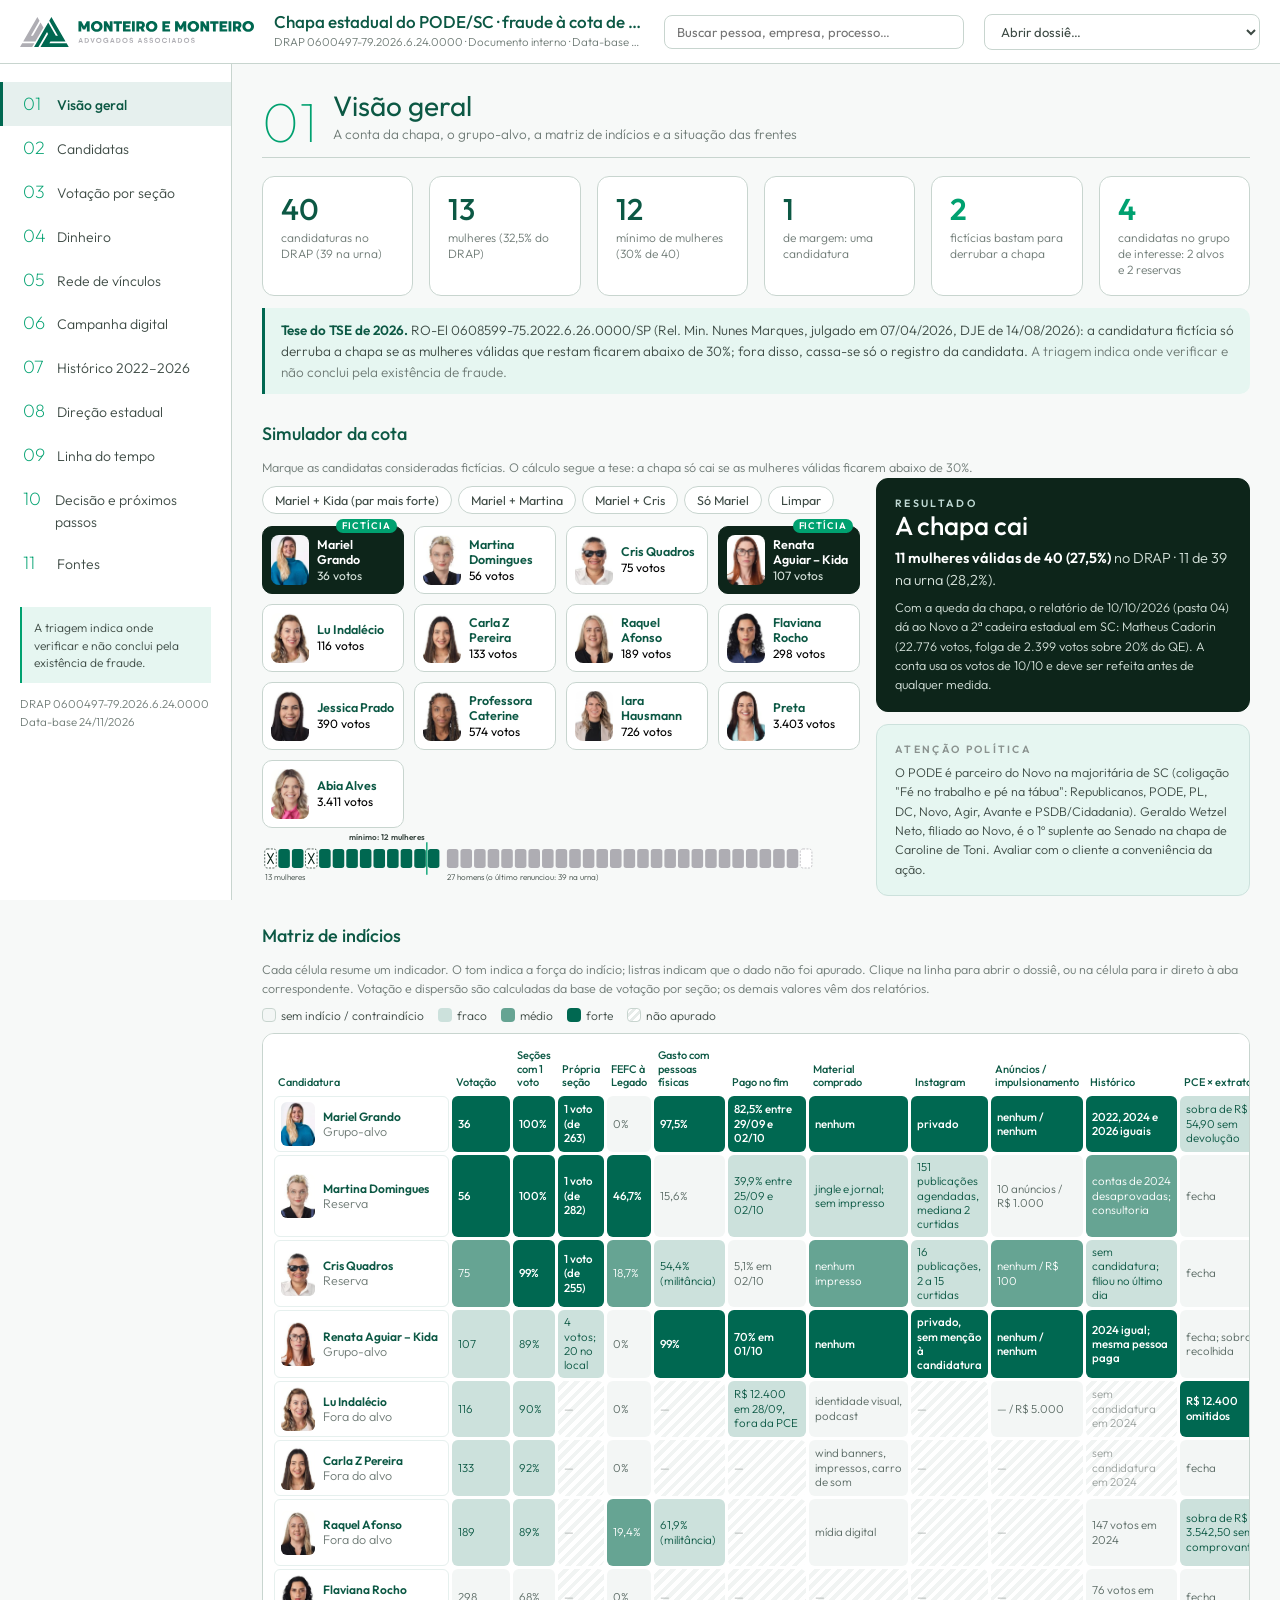
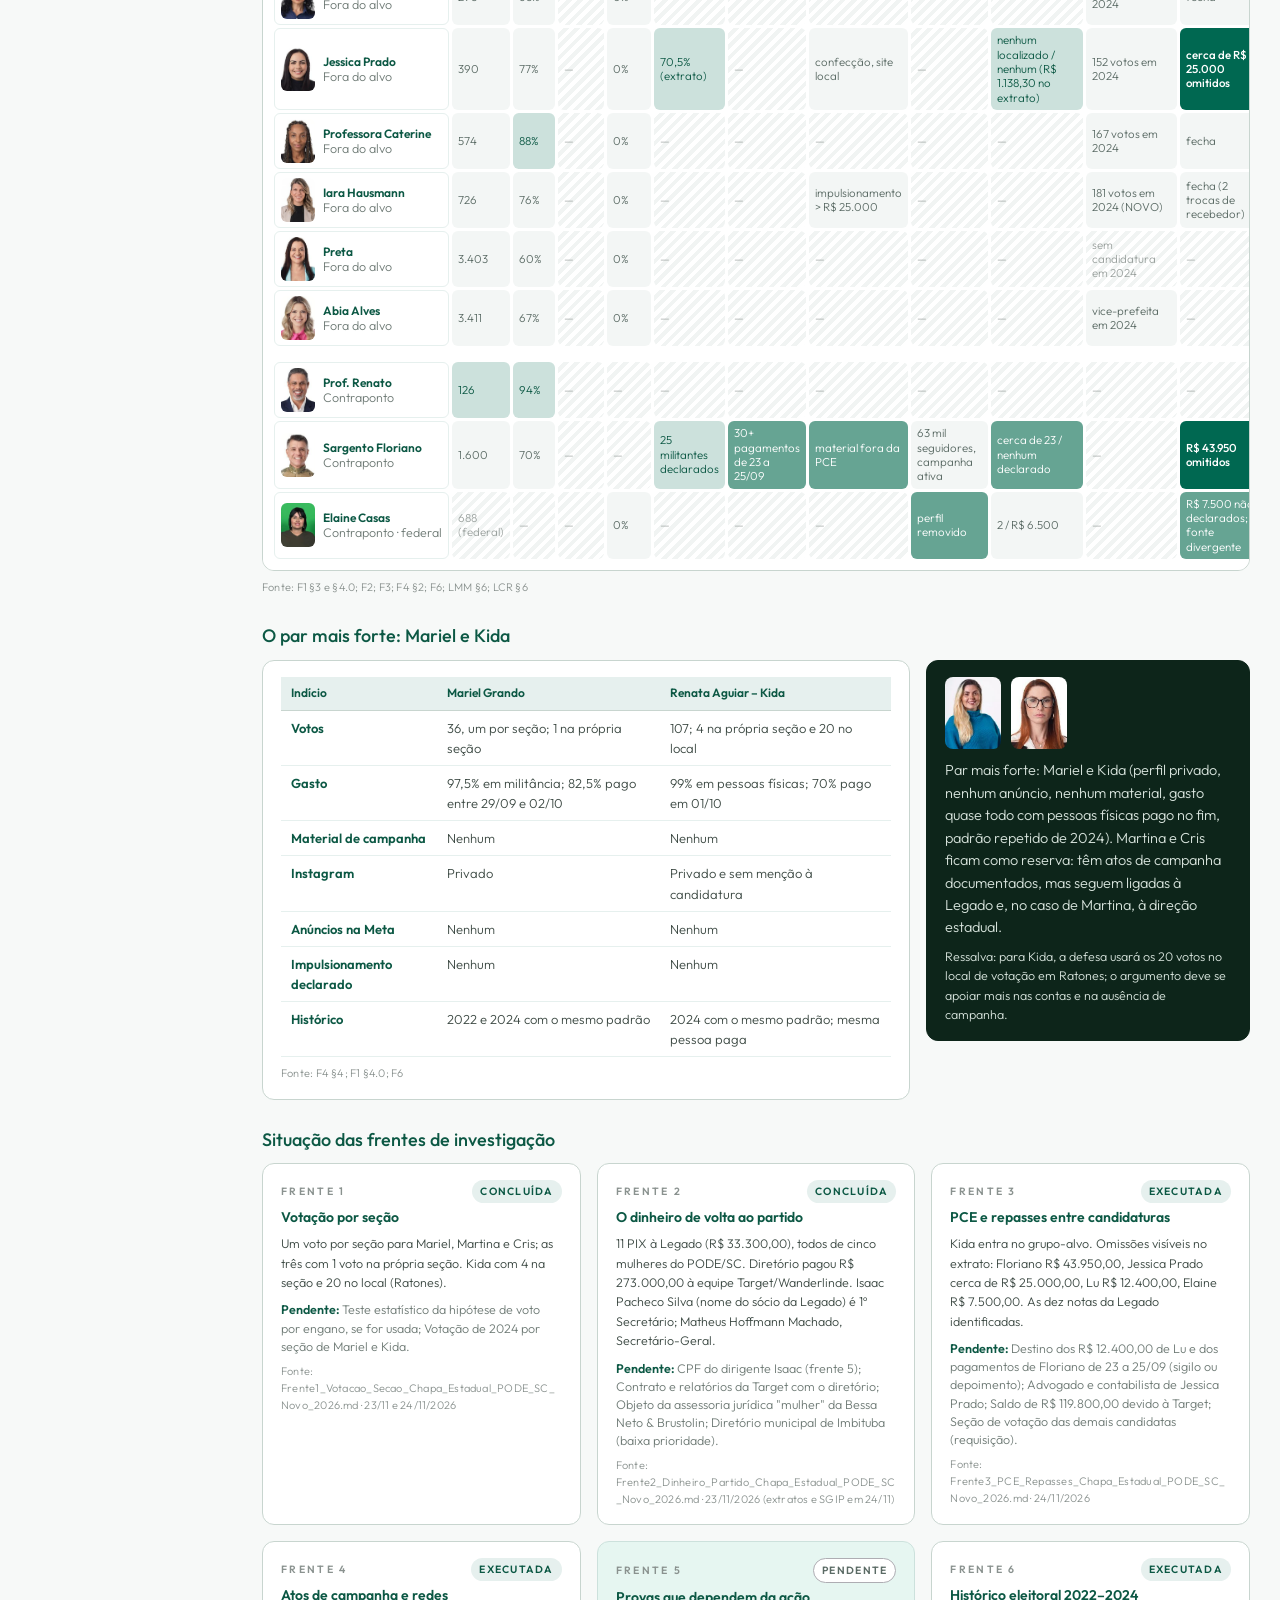
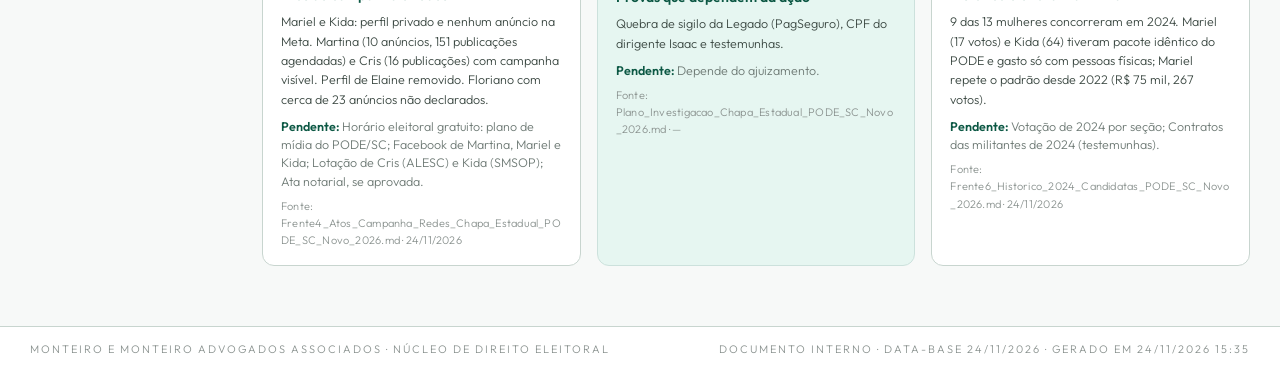
==== Painel_Chapa_Estadual_PODE_SC_Novo_2026.html @ 896f729d "Painel interativo da chapa estadual do PODE/SC (data-base 24/11/2026) HTML autocontido com visão ger" ====
<!doctype html>
<html lang="pt-BR">
<head>
<meta charset="utf-8">
<meta name="viewport" content="width=device-width,initial-scale=1">
<title>Painel PODE/SC – chapa estadual</title>
<meta name="description" content="Painel interno de avaliação da chapa de deputado estadual do PODE/SC (DRAP 0600497-79.2026.6.24.0000). Monteiro e Monteiro Advogados Associados.">
<style>
@font-face{font-family:'Outfit';src:url([data-uri]) format('truetype');font-weight:100 900;font-style:normal;font-display:block}
/* Painel da chapa estadual do PODE/SC – padrão visual Monteiro e Monteiro */
:root{
  --verde:#006851; --menta:#00A170; --cinza:#AEADB3; --tinta:#0C5844; --floresta:#0D251A;
  --texto:#3D4A44; --rotulo:#8A928F; --fio:#C8D5CF; --t1:#E6F0EE; --t2:#CCE1DC; --t3:#E6F6F1;
  --h0:#F3F6F5; --h1:#CCE1DC; --h2:#66A493; --h3:#006851;
  --fonte:'Outfit',system-ui,'Segoe UI',Arial,sans-serif;
  --lado:232px;
}
*{box-sizing:border-box;margin:0;padding:0}
html{scroll-behavior:smooth}
body{font-family:var(--fonte);color:var(--texto);background:#F7F9F8;font-weight:300;font-size:14.5px;line-height:1.55;-webkit-font-smoothing:antialiased;-webkit-print-color-adjust:exact;print-color-adjust:exact}
b,strong{font-weight:600;color:var(--tinta)}
a{color:var(--verde)}
button{font-family:inherit;cursor:pointer}
.rot{font-weight:600;text-transform:uppercase;letter-spacing:.22em;font-size:10.5px;color:var(--rotulo)}
.muted{color:#6F7B76}
.small{font-size:12.5px}
.num{font-variant-numeric:tabular-nums}

/* ---------- cabeçalho ---------- */
header.top{position:sticky;top:0;z-index:30;background:#fff;border-bottom:1px solid var(--fio);display:flex;align-items:center;gap:20px;padding:10px 20px;min-height:64px}
header.top .logo{height:30px;flex:none}
header.top .tit{flex:1;min-width:0}
header.top .tit h1{font-size:17px;font-weight:500;color:var(--tinta);line-height:1.2;white-space:nowrap;overflow:hidden;text-overflow:ellipsis}
header.top .tit .sub{font-size:11.5px;color:#6F7B76;white-space:nowrap;overflow:hidden;text-overflow:ellipsis}
.busca{position:relative;flex:0 1 300px}
.busca input,.sel{width:100%;font-family:inherit;font-size:13px;border:1px solid var(--fio);border-radius:8px;padding:8px 12px;background:#fff;color:var(--texto)}
.busca input:focus,.sel:focus{outline:2px solid var(--menta);outline-offset:-1px}
.busca .res{position:absolute;top:calc(100% + 4px);left:0;right:0;background:#fff;border:1px solid var(--fio);border-radius:8px;box-shadow:0 8px 24px rgba(13,37,26,.12);max-height:420px;overflow:auto;display:none;z-index:40}
.busca .res.on{display:block}
.busca .res div{padding:8px 12px;border-bottom:1px solid var(--t1);cursor:pointer;font-size:13px}
.busca .res div:hover,.busca .res div.ativo{background:var(--t3)}
.busca .res small{display:block;color:#6F7B76;font-size:11px}
.sel{flex:0 1 220px;width:auto}
.menu-btn{display:none;border:1px solid var(--fio);background:#fff;border-radius:8px;padding:6px 10px;font-size:18px;color:var(--verde)}

/* ---------- estrutura ---------- */
.wrap{display:flex;min-height:calc(100vh - 64px)}
nav.lado{width:var(--lado);flex:none;background:#fff;border-right:1px solid var(--fio);padding:18px 0;position:sticky;top:64px;height:calc(100vh - 64px);overflow:auto}
nav.lado a{display:flex;align-items:baseline;gap:10px;padding:8px 20px;text-decoration:none;color:var(--texto);font-size:14px;border-left:3px solid transparent}
nav.lado a .n{font-weight:200;color:var(--menta);font-size:18px;width:24px}
nav.lado a:hover{background:var(--t3)}
nav.lado a.on{border-left-color:var(--verde);background:var(--t1);color:var(--tinta);font-weight:500}
nav.lado .ressalva{margin:22px 20px 0;padding:12px;border-left:2px solid var(--menta);background:var(--t3);font-size:12px;line-height:1.45}
nav.lado .base{margin:12px 20px;font-size:11.5px;color:#6F7B76}
main{flex:1;min-width:0;padding:26px 30px 60px}
section.pg{display:none;max-width:1320px;margin:0 auto}
section.pg.on{display:block}
.pg-cab{display:flex;align-items:flex-end;gap:16px;margin-bottom:18px;border-bottom:1px solid var(--fio);padding-bottom:12px}
.pg-cab .nn{font-weight:100;font-size:56px;line-height:.85;color:var(--menta)}
.pg-cab h2{font-size:28px;font-weight:400;color:var(--tinta);line-height:1.15}
.pg-cab p{font-size:13.5px;color:#6F7B76;margin-top:2px}
h3{font-size:18px;font-weight:500;color:var(--tinta);margin:26px 0 10px}
h3:first-child{margin-top:0}
h4{font-size:14px;font-weight:600;color:var(--tinta);margin:14px 0 6px}
p+p{margin-top:8px}

/* ---------- cartões e grade ---------- */
.g{display:grid;gap:16px}
.g2{grid-template-columns:repeat(2,minmax(0,1fr))}
.g3{grid-template-columns:repeat(3,minmax(0,1fr))}
.g4{grid-template-columns:repeat(4,minmax(0,1fr))}
.g6{grid-template-columns:repeat(6,minmax(0,1fr))}
.c{background:#fff;border:1px solid var(--fio);border-radius:12px;padding:16px 18px;min-width:0}
.c.escuro{background:var(--floresta);border-color:var(--floresta);color:#D7E3DC}
.c.escuro b,.c.escuro h3,.c.escuro h4{color:#fff}
.c.verde{background:var(--verde);border-color:var(--verde);color:#BFD9D4}
.c.verde b{color:#fff}
.c.suave{background:var(--t3);border-color:var(--t2)}
.kpi .v{font-size:30px;font-weight:500;color:var(--tinta);line-height:1.1}
.kpi .v.menta{color:var(--menta);font-weight:600}
.kpi .l{font-size:12px;color:#6F7B76;margin-top:4px;line-height:1.35}
.c.escuro .kpi .v,.c.escuro.kpi .v{color:#fff}
.nota{font-size:12.5px;color:#6F7B76;margin-top:8px;line-height:1.45}
.fonte{font-size:11px;color:var(--rotulo);margin-top:8px;letter-spacing:.02em;overflow-wrap:anywhere}
.fonte::before{content:"Fonte: "}
.alerta{border-left:3px solid var(--verde);background:var(--t3);padding:12px 16px;border-radius:0 10px 10px 0;margin:12px 0;font-size:13.5px}
.alerta.forte{background:var(--floresta);color:#D7E3DC;border-left-color:var(--menta)}
.alerta.forte b{color:#fff}
ul.lista{padding-left:18px}
ul.lista li{margin:4px 0}
.badge{display:inline-block;font-size:10.5px;font-weight:600;letter-spacing:.12em;text-transform:uppercase;padding:3px 8px;border-radius:20px;background:var(--t1);color:var(--tinta);white-space:nowrap}
.badge.alvo{background:var(--floresta);color:#fff}
.badge.reserva{background:var(--verde);color:#fff}
.badge.contraponto{background:#fff;border:1px solid var(--cinza);color:#5B6B65}
.badge.federal,.badge.dirigente{background:var(--t2)}
.badge.fora{background:var(--t1);color:#5B6B65}
.chips{display:flex;flex-wrap:wrap;gap:6px;margin:8px 0 12px}
.chip{border:1px solid var(--fio);background:#fff;border-radius:20px;padding:5px 12px;font-size:12.5px;color:var(--texto)}
.chip.on{background:var(--verde);border-color:var(--verde);color:#fff}
.chip:hover{border-color:var(--verde)}
.btn{border:1px solid var(--verde);background:#fff;color:var(--verde);border-radius:8px;padding:6px 12px;font-size:12.5px;font-weight:500}
.btn:hover,.btn.on{background:var(--verde);color:#fff}

/* ---------- tabelas ---------- */
.tw{overflow-x:auto;-webkit-overflow-scrolling:touch}
table.t{width:100%;border-collapse:collapse;font-size:13px}
table.t th{text-align:left;font-weight:600;color:var(--tinta);background:var(--t1);padding:7px 10px;border-bottom:1px solid var(--fio);white-space:nowrap;font-size:12px}
table.t th.sort{cursor:pointer}
table.t th.sort::after{content:" ↕";color:var(--cinza);font-weight:400}
table.t td{padding:7px 10px;border-bottom:1px solid var(--t1);vertical-align:top}
table.t td.r,table.t th.r{text-align:right;font-variant-numeric:tabular-nums;white-space:nowrap}
table.t tr.dest td{background:var(--t3)}
table.t tr.click{cursor:pointer}
table.t tr.click:hover td{background:var(--t3)}
table.t tfoot td{font-weight:600;color:var(--tinta);border-top:1px solid var(--fio)}
table.kv td:first-child{width:34%;color:#6F7B76;font-size:12.5px}

/* ---------- fotos ---------- */
.foto{width:56px;height:72px;border-radius:8px;object-fit:cover;background:var(--t1);flex:none;display:flex;align-items:center;justify-content:center;font-weight:500;color:var(--verde);font-size:18px;overflow:hidden}
.foto.p{width:34px;height:44px;border-radius:6px;font-size:12px}
.foto.g{width:112px;height:146px;border-radius:12px;font-size:32px}
.foto img{width:100%;height:100%;object-fit:cover}

/* ---------- simulador ---------- */
.sim-grade{display:grid;grid-template-columns:repeat(auto-fill,minmax(120px,1fr));gap:10px}
.sim-c{border:1px solid var(--fio);background:#fff;border-radius:10px;padding:8px;display:flex;gap:8px;align-items:center;text-align:left;font-size:12px;line-height:1.25;position:relative}
.sim-c .foto{width:38px;height:50px}
.sim-c b{display:block;font-size:12.5px}
.sim-c.on{background:var(--floresta);border-color:var(--floresta);color:#D7E3DC}
.sim-c.on b{color:#fff}
.sim-c.on::after{content:"fictícia";position:absolute;top:-8px;right:6px;background:var(--menta);color:#fff;font-size:9.5px;font-weight:600;letter-spacing:.1em;text-transform:uppercase;padding:1px 6px;border-radius:10px}
.medidor{margin-top:6px}
.res-chapa{font-size:26px;font-weight:500;line-height:1.15}
.res-chapa.cai{color:#fff}

/* ---------- matriz ---------- */
table.mz{border-collapse:separate;border-spacing:3px;font-size:11.5px;width:100%;min-width:1080px}
table.mz th{font-weight:500;color:var(--tinta);font-size:11px;vertical-align:bottom;padding:4px;text-align:left;line-height:1.2}
table.mz td{border-radius:6px;padding:5px 6px;line-height:1.25;vertical-align:middle;height:42px;cursor:pointer}
table.mz td.nm{background:#fff;border:1px solid var(--t1);white-space:nowrap;font-size:12px}
table.mz td.nm>div{display:flex;align-items:center;gap:8px}
table.mz td.s0{background:var(--h0);color:#5B6B65}
table.mz td.s1{background:var(--h1);color:var(--tinta)}
table.mz td.s2{background:var(--h2);color:#fff}
table.mz td.s3{background:var(--h3);color:#fff;font-weight:500}
table.mz td.sn{background:repeating-linear-gradient(135deg,#fff,#fff 4px,#F1F4F3 4px,#F1F4F3 8px);color:#9AA19E}
table.mz tr.sep td{height:10px;background:none;border:0;cursor:default}
table.mz td.tot{background:#fff;border:1px solid var(--fio);text-align:center;font-size:15px;font-weight:600;color:var(--tinta)}
.leg{display:flex;gap:14px;flex-wrap:wrap;font-size:12px;align-items:center;margin:8px 0}
.leg i{display:inline-block;width:14px;height:14px;border-radius:4px;vertical-align:-2px;margin-right:5px}

/* ---------- candidatas ---------- */
.cards-c{display:grid;grid-template-columns:repeat(auto-fill,minmax(230px,1fr));gap:12px}
.cc{display:flex;gap:12px;align-items:center;background:#fff;border:1px solid var(--fio);border-radius:12px;padding:10px;cursor:pointer;text-align:left;transition:border-color .15s}
.cc:hover{border-color:var(--verde)}
.cc.on{border-color:var(--verde);box-shadow:0 0 0 2px var(--verde) inset}
.cc .nm{font-weight:500;color:var(--tinta);font-size:14px;line-height:1.2}
.cc .mt{font-size:12px;color:#6F7B76;margin-top:3px;line-height:1.35}
.dossie{margin-top:22px}
.dos-cab{display:flex;gap:20px;align-items:flex-start;flex-wrap:wrap}
.dos-cab .info{flex:1;min-width:260px}
.dos-cab h3{margin:0;font-size:26px;font-weight:400}
.dos-cab .lead{margin-top:8px;font-size:14.5px;max-width:860px}
.abas{display:flex;gap:2px;border-bottom:1px solid var(--fio);margin:18px 0 16px;flex-wrap:wrap}
.abas button{border:0;background:none;padding:9px 14px;font-size:13.5px;color:#6F7B76;border-bottom:2px solid transparent;margin-bottom:-1px}
.abas button.on{color:var(--tinta);border-bottom-color:var(--verde);font-weight:500}
.aba{display:none}.aba.on{display:block}
.waffle{display:flex;flex-wrap:wrap;gap:2px;max-width:420px}
.waffle i{width:9px;height:9px;border-radius:2px;background:var(--t2)}
.waffle i.x{background:var(--floresta);outline:2px solid var(--menta)}
.s73{display:grid;grid-template-columns:repeat(3,minmax(0,1fr));gap:14px}
.s73 .ind li{list-style:none;padding-left:18px;position:relative;margin:5px 0;font-size:13px}
.s73 .ind li::before{content:"";position:absolute;left:0;top:6px;width:9px;height:9px;border-radius:50%;background:var(--verde)}
.s73 .contra li::before{background:#fff;border:1.5px solid var(--cinza)}

/* ---------- SVG ---------- */
svg{display:block;max-width:100%;height:auto;font-family:var(--fonte)}
svg text{fill:var(--texto);font-size:12px}
svg .eixo line,svg .eixo path{stroke:var(--fio)}
svg .eixo text{fill:#6F7B76;font-size:11px}
svg .grade line{stroke:var(--t1)}
.mapa path{stroke:#fff;stroke-width:.6;cursor:default}
.mapa path:hover{stroke:var(--floresta);stroke-width:1.4}
.rede-ctl{display:flex;flex-wrap:wrap;gap:6px 14px;font-size:12.5px;align-items:center;margin-bottom:8px}
.rede-ctl label{display:flex;align-items:center;gap:5px;cursor:pointer}
.rede-ctl i{display:inline-block;width:22px;height:0;border-top:2.5px solid;vertical-align:middle}
#rede-svg{background:#fff;border:1px solid var(--fio);border-radius:12px;touch-action:none;width:100%}
#rede-svg .no{cursor:grab}
#rede-svg .no text{font-size:11px;paint-order:stroke;stroke:#fff;stroke-width:3px}
#rede-svg .apagado{opacity:.12}
.rede-lado{max-height:640px;overflow:auto}

/* ---------- tooltip ---------- */
#tip{position:fixed;z-index:60;pointer-events:none;background:var(--floresta);color:#E6F0EE;font-size:12px;line-height:1.4;padding:8px 10px;border-radius:8px;max-width:340px;display:none;box-shadow:0 6px 18px rgba(0,0,0,.2)}
#tip b{color:#fff}

/* ---------- linha do tempo ---------- */
.ev-lista{max-height:560px;overflow:auto;border:1px solid var(--fio);border-radius:12px;background:#fff}
.ev{display:grid;grid-template-columns:92px 110px 1fr;gap:10px;padding:8px 12px;border-bottom:1px solid var(--t1);font-size:13px}
.ev .d{font-variant-numeric:tabular-nums;color:var(--tinta);font-weight:500}

/* ---------- organograma ---------- */
.org{display:grid;grid-template-columns:repeat(auto-fill,minmax(250px,1fr));gap:12px}
.org .m{border-radius:12px;padding:12px 14px;border:1px solid var(--fio);background:#fff;display:flex;gap:10px}
.org .m.d3{background:var(--floresta);border-color:var(--floresta);color:#D7E3DC}
.org .m.d3 b{color:#fff}
.org .m.d2{background:var(--t2);border-color:var(--t2)}
.org .m.d1{background:var(--t3)}
.org .cg{font-size:11px;letter-spacing:.12em;text-transform:uppercase;font-weight:600;opacity:.8}
.org .m p{font-size:12.5px;margin-top:4px;line-height:1.4}

footer.rod{border-top:1px solid var(--fio);padding:14px 30px;font-size:11px;letter-spacing:.18em;text-transform:uppercase;color:var(--rotulo);display:flex;justify-content:space-between;gap:16px;flex-wrap:wrap;background:#fff}

/* ---------- responsivo ---------- */
@media (max-width:1100px){.g4{grid-template-columns:repeat(2,minmax(0,1fr))}.g6{grid-template-columns:repeat(3,minmax(0,1fr))}.s73{grid-template-columns:1fr}}
@media (max-width:860px){
  .menu-btn{display:block}
  nav.lado{position:fixed;left:0;top:64px;z-index:35;transform:translateX(-100%);transition:transform .2s;box-shadow:4px 0 20px rgba(0,0,0,.08)}
  nav.lado.aberto{transform:none}
  main{padding:18px 16px 50px}
  .g2,.g3{grid-template-columns:1fr}
  .sel{display:none}
  header.top{gap:10px;padding:10px 16px}
  header.top .logo{height:22px}
  .busca{flex:1}
  header.top .tit{display:none}
  .pg-cab .nn{font-size:40px}.pg-cab h2{font-size:22px}
  .ev{grid-template-columns:76px 1fr}.ev .f{display:none}
}
@media (max-width:520px){.g4,.g6{grid-template-columns:repeat(2,minmax(0,1fr))}.kpi .v{font-size:24px}}

/* ---------- impressão ---------- */
@media print{
  @page{size:A4 landscape;margin:12mm}
  body{background:#fff;font-size:11.5px}
  header.top{position:static}
  nav.lado,.busca,.sel,.menu-btn,.no-print{display:none!important}
  main{padding:0}
  section.pg{display:block!important;break-before:page}
  section.pg:first-of-type{break-before:auto}
  .aba{display:block!important}
  .abas{display:none}
  .c,.cc,table{break-inside:avoid}
  .ev-lista,.rede-lado{max-height:none;overflow:visible}
}
.dos-kpi .kpi .v{font-size:24px}

</style>
</head>
<body>
<header class="top">
  <button class="menu-btn" id="menu-btn" aria-label="Abrir menu">☰</button>
  <img class="logo" alt="Monteiro e Monteiro Advogados Associados" src="[data-uri]">
  <div class="tit"><h1>Chapa estadual do PODE/SC · fraude à cota de gênero</h1><div class="sub">DRAP 0600497-79.2026.6.24.0000 · Documento interno · Data-base 24/11/2026</div></div>
  <div class="busca"><input id="busca" type="search" placeholder="Buscar pessoa, empresa, processo…" autocomplete="off"><div class="res" id="busca-res"></div></div>
  <select class="sel" id="sel-cand" aria-label="Abrir dossiê"></select>
</header>
<div class="wrap">
  <nav class="lado" id="nav"></nav>
  <main id="main"></main>
</div>
<footer class="rod"><span>Monteiro e Monteiro Advogados Associados · Núcleo de Direito Eleitoral</span><span>Documento interno · Data-base 24/11/2026 · Gerado em 24/11/2026 15:35</span></footer>
<div id="tip"></div>
<script>
// Gerado por _scripts/02_painel_dados.pl – não editar à mão.
const A = {"cand":{"2000":{"cargo":"DF","civil":"CASADO(A)","cor":"BRANCA","genero":"MASCULINO","instrucao":"SUPERIOR COMPLETO","nasc":"06/03/1987","nome":"DANILO VISCONTI","nr":2000,"ocupacao":"EMPRESÁRIO","resultado":"SUPLENTE","situacao":"#NE","sq":240002538367,"urna":"DANILO VISCONTI"},"20000":{"cargo":"DE","civil":"SOLTEIRO(A)","cor":"BRANCA","genero":"MASCULINO","instrucao":"SUPERIOR COMPLETO","nasc":"17/03/1982","nome":"THIAGO AUGUSTO VIEIRA","nr":20000,"ocupacao":"POLICIAL MILITAR","resultado":"SUPLENTE","situacao":"#NE","sq":240002539562,"urna":"THIAGO VIEIRA"},"20005":{"cargo":"DE","civil":"SOLTEIRO(A)","cor":"BRANCA","genero":"MASCULINO","instrucao":"SUPERIOR COMPLETO","nasc":"28/03/1994","nome":"LUCAS LUCINDO VIEIRA","nr":20005,"ocupacao":"EMPRESÁRIO","resultado":"SUPLENTE","situacao":"#NE","sq":240002539568,"urna":"LUCAS LUCINDO"},"20007":{"cargo":"DE","civil":"CASADO(A)","cor":"BRANCA","genero":"MASCULINO","instrucao":"ENSINO MÉDIO COMPLETO","nasc":"03/01/1977","nome":"JOEL LEAL DOS SANTOS JUNIOR","nr":20007,"ocupacao":"LOCUTOR E COMENTARISTA DE RÁDIO E TELEVISÃO E RADIALISTA","resultado":"SUPLENTE","situacao":"#NE","sq":240002539572,"urna":"JOEL SANTOS DA RÁDIO"},"20010":{"cargo":"DE","civil":"SOLTEIRO(A)","cor":"BRANCA","genero":"FEMININO","instrucao":"SUPERIOR COMPLETO","nasc":"10/10/1976","nome":"LUCIANA INDALECIO","nr":20010,"ocupacao":"CORRETOR DE IMÓVEIS, SEGUROS, TÍTULOS E VALORES","resultado":"SUPLENTE","situacao":"#NE","sq":240002539557,"urna":"LU INDALÉCIO"},"2002":{"cargo":"DF","civil":"CASADO(A)","cor":"BRANCA","genero":"FEMININO","instrucao":"SUPERIOR COMPLETO","nasc":"24/03/1971","nome":"SANDRA MACHADO DE FIGUEIREDO","nr":2002,"ocupacao":"MÉDICO","resultado":"SUPLENTE","situacao":"#NE","sq":240002538362,"urna":"DRA. SANDRA"},"20020":{"cargo":"DE","civil":"SOLTEIRO(A)","cor":"BRANCA","genero":"MASCULINO","instrucao":"SUPERIOR COMPLETO","nasc":"05/10/1970","nome":"FABIO MURILO BOTELHO","nr":20020,"ocupacao":"ADMINISTRADOR","resultado":"ELEITO POR MÉDIA","situacao":"#NE","sq":240002539561,"urna":"FABIO BOTELHO"},"20021":{"cargo":"DE","civil":"SOLTEIRO(A)","cor":"BRANCA","genero":"FEMININO","instrucao":"ENSINO MÉDIO COMPLETO","nasc":"21/07/1982","nome":"RAQUEL DA SILVA AFONSO","nr":20021,"ocupacao":"OUTROS","resultado":"SUPLENTE","situacao":"#NE","sq":240002539583,"urna":"RAQUEL AFONSO"},"20026":{"cargo":"DE","civil":"CASADO(A)","cor":"PARDA","genero":"FEMININO","instrucao":"ENSINO MÉDIO COMPLETO","nasc":"05/02/1988","nome":"CRISTIANE CLAUDINO QUADROS","nr":20026,"ocupacao":"DONA DE CASA","resultado":"SUPLENTE","situacao":"#NE","sq":240002539547,"urna":"CRIS QUADROS"},"20034":{"cargo":"DE","civil":"DIVORCIADO(A)","cor":"BRANCA","genero":"MASCULINO","instrucao":"SUPERIOR COMPLETO","nasc":"07/09/1961","nome":"MARIO JORGE DA COSTA CARVALHO","nr":20034,"ocupacao":"CORRETOR DE IMÓVEIS, SEGUROS, TÍTULOS E VALORES","resultado":"SUPLENTE","situacao":"#NE","sq":240002539585,"urna":"DR MARIO CARVALHO"},"2004":{"cargo":"DF","civil":"CASADO(A)","cor":"BRANCA","genero":"MASCULINO","instrucao":"SUPERIOR COMPLETO","nasc":"15/08/1971","nome":"VOLMAR JOSÉ BOSQUETTI","nr":2004,"ocupacao":"EMPRESÁRIO","resultado":"SUPLENTE","situacao":"#NE","sq":240002538363,"urna":"VOLMAR BOSQUETTI"},"20055":{"cargo":"DE","civil":"CASADO(A)","cor":"BRANCA","genero":"FEMININO","instrucao":"SUPERIOR COMPLETO","nasc":"21/10/1981","nome":"CARLA ANDRESSA ZAMPERLINI PEREIRA","nr":20055,"ocupacao":"EMPRESÁRIO","resultado":"SUPLENTE","situacao":"#NE","sq":240002539563,"urna":"CARLA Z PEREIRA"},"2007":{"cargo":"DF","civil":"SOLTEIRO(A)","cor":"BRANCA","genero":"FEMININO","instrucao":"SUPERIOR COMPLETO","nasc":"05/04/1972","nome":"LILIANE FREITAS LOVATO TISSEI","nr":2007,"ocupacao":"VEREADOR","resultado":"SUPLENTE","situacao":"#NE","sq":240002538361,"urna":"LILIANE DA FRADA"},"2010":{"cargo":"DF","civil":"CASADO(A)","cor":"PARDA","genero":"MASCULINO","instrucao":"SUPERIOR COMPLETO","nasc":"12/05/1987","nome":"RICARDO COSTA FRANCO DE CAMARGO","nr":2010,"ocupacao":"OUTROS","resultado":"SUPLENTE","situacao":"#NE","sq":240002538375,"urna":"RICARDO GANEM"},"20100":{"cargo":"DE","civil":"CASADO(A)","cor":"BRANCA","genero":"MASCULINO","instrucao":"SUPERIOR COMPLETO","nasc":"04/05/1983","nome":"VINICIUS GANEM SANCHES FAILE","nr":20100,"ocupacao":"OUTROS","resultado":"SUPLENTE","situacao":"#NE","sq":240002539584,"urna":"VINICIUS GANEM"},"20106":{"cargo":"DE","civil":"CASADO(A)","cor":"BRANCA","genero":"MASCULINO","instrucao":"SUPERIOR COMPLETO","nasc":"29/05/1998","nome":"OSMAR ANIBAL TEIXEIRA JUNIOR","nr":20106,"ocupacao":"LOCUTOR E COMENTARISTA DE RÁDIO E TELEVISÃO E RADIALISTA","resultado":"ELEITO POR QP","situacao":"#NE","sq":240002539565,"urna":"OSMAR TEIXEIRA"},"20111":{"cargo":"DE","civil":"CASADO(A)","cor":"BRANCA","genero":"MASCULINO","instrucao":"SUPERIOR INCOMPLETO","nasc":"11/03/1975","nome":"CASSIANO TAVARES","nr":20111,"ocupacao":"VEREADOR","resultado":"SUPLENTE","situacao":"#NE","sq":240002539556,"urna":"CACÁ TAVARES"},"20120":{"cargo":"DE","civil":"CASADO(A)","cor":"BRANCA","genero":"MASCULINO","instrucao":"SUPERIOR COMPLETO","nasc":"20/11/1973","nome":"LAIRTON JOSÉ BÓLICO JOAQUIM","nr":20120,"ocupacao":"SERVIDOR PÚBLICO ESTADUAL","resultado":"SUPLENTE","situacao":"#NE","sq":240002539548,"urna":"LAIRTON BOLICO DA SAUDE"},"20122":{"cargo":"DE","civil":"CASADO(A)","cor":"BRANCA","genero":"FEMININO","instrucao":"SUPERIOR COMPLETO","nasc":"30/09/1975","nome":"IARA ROSANA HAUSMANN O LOUGHLIN","nr":20122,"ocupacao":"EMPRESÁRIO","resultado":"SUPLENTE","situacao":"#NE","sq":240002539553,"urna":"IARA HAUSMANN"},"20123":{"cargo":"DE","civil":"SOLTEIRO(A)","cor":"BRANCA","genero":"MASCULINO","instrucao":"ENSINO MÉDIO INCOMPLETO","nasc":"08/08/1983","nome":"JORGE AUGUSTO KRUGER","nr":20123,"ocupacao":"EMPRESÁRIO","resultado":"SUPLENTE","situacao":"#NE","sq":240002539576,"urna":"JORGE KRUGER"},"2014":{"cargo":"DF","civil":"CASADO(A)","cor":"PRETA","genero":"FEMININO","instrucao":"ENSINO MÉDIO COMPLETO","nasc":"22/05/1983","nome":"GRAZIELA DOS SANTOS","nr":2014,"ocupacao":"OUTROS","resultado":"SUPLENTE","situacao":"#NE","sq":240002538370,"urna":"NEGA GRAZI"},"20151":{"cargo":"DE","civil":"SOLTEIRO(A)","cor":"BRANCA","genero":"MASCULINO","instrucao":"ENSINO MÉDIO COMPLETO","nasc":"15/08/1974","nome":"WALLACE AVANIR DE SOUZA","nr":20151,"ocupacao":"SERVIDOR PÚBLICO MUNICIPAL","resultado":"SUPLENTE","situacao":"#NE","sq":240002539560,"urna":"TETÊ PRO CONSUMIDOR"},"20190":{"cargo":"DE","civil":"CASADO(A)","cor":"BRANCA","genero":"MASCULINO","instrucao":"SUPERIOR COMPLETO","nasc":"05/07/1975","nome":"RUDINEI LUIS FLORIANO","nr":20190,"ocupacao":"POLICIAL MILITAR","resultado":"SUPLENTE","situacao":"#NE","sq":240002539567,"urna":"SARGENTO FLORIANO"},"2020":{"cargo":"DF","civil":"CASADO(A)","cor":"BRANCA","genero":"FEMININO","instrucao":"SUPERIOR INCOMPLETO","nasc":"27/04/1975","nome":"ANA PAULA DA SILVA","nr":2020,"ocupacao":"DEPUTADO","resultado":"ELEITO POR MÉDIA","situacao":"#NE","sq":240002538368,"urna":"PAULINHA"},"20200":{"cargo":"DE","civil":"SOLTEIRO(A)","cor":"PRETA","genero":"FEMININO","instrucao":"SUPERIOR COMPLETO","nasc":"14/09/1978","nome":"CATERINE NOGUEIRA MENDES","nr":20200,"ocupacao":"PROFESSOR DE ENSINO FUNDAMENTAL","resultado":"SUPLENTE","situacao":"#NE","sq":240002539555,"urna":"PROFESSORA CATERINE"},"2021":{"cargo":"DF","civil":"CASADO(A)","cor":"BRANCA","genero":"FEMININO","instrucao":"SUPERIOR COMPLETO","nasc":"28/10/1974","nome":"REGINA APARECIDA GUZZI","nr":2021,"ocupacao":"APOSENTADO (EXCETO SERVIDOR PÚBLICO)","resultado":"SUPLENTE","situacao":"#NE","sq":240002538369,"urna":"REGINA GUZZI"},"2022":{"cargo":"DF","civil":"CASADO(A)","cor":"BRANCA","genero":"MASCULINO","instrucao":"SUPERIOR COMPLETO","nasc":"21/05/1974","nome":"ROSINEI DE SOUZA HORACIO","nr":2022,"ocupacao":"OUTROS","resultado":"SUPLENTE","situacao":"#NE","sq":240002538372,"urna":"ROSINEY HORACIO"},"20220":{"cargo":"DE","civil":"CASADO(A)","cor":"BRANCA","genero":"MASCULINO","instrucao":"ENSINO MÉDIO COMPLETO","nasc":"09/01/1984","nome":"WAGNER DARLIS DE ARAUJO","nr":20220,"ocupacao":"EMPRESÁRIO","resultado":"SUPLENTE","situacao":"#NE","sq":240002539564,"urna":"WAGNER ARAÚJO"},"20222":{"cargo":"DE","civil":"CASADO(A)","cor":"BRANCA","genero":"MASCULINO","instrucao":"ENSINO MÉDIO COMPLETO","nasc":"18/06/1968","nome":"VALMIR JOAO ZANIN","nr":20222,"ocupacao":"EMPRESÁRIO","resultado":"SUPLENTE","situacao":"#NE","sq":240002539574,"urna":"TITO ZANIN"},"20250":{"cargo":"DE","civil":"SOLTEIRO(A)","cor":"BRANCA","genero":"FEMININO","instrucao":"SUPERIOR COMPLETO","nasc":"25/03/1980","nome":"FLAVIANA SPERANSA ROCHO","nr":20250,"ocupacao":"OUTROS","resultado":"SUPLENTE","situacao":"#NE","sq":240002539550,"urna":"FLAVIANA ROCHO"},"2026":{"cargo":"DF","civil":"CASADO(A)","cor":"BRANCA","genero":"MASCULINO","instrucao":"SUPERIOR COMPLETO","nasc":"05/05/1990","nome":"BISMARK FABIO FUGAZZA","nr":2026,"ocupacao":"EMPRESÁRIO","resultado":"SUPLENTE","situacao":"#NE","sq":240002538366,"urna":"BISMARK DO CANAL HIPÓCRITAS"},"2030":{"cargo":"DF","civil":"CASADO(A)","cor":"BRANCA","genero":"FEMININO","instrucao":"ENSINO MÉDIO COMPLETO","nasc":"18/05/1971","nome":"MELISSA DO AMARAL RIBEIRO DE MEDEIROS","nr":2030,"ocupacao":"OUTROS","resultado":"SUPLENTE","situacao":"#NE","sq":240002538374,"urna":"MELISSA MEDEIROS"},"20300":{"cargo":"DE","civil":"CASADO(A)","cor":"BRANCA","genero":"MASCULINO","instrucao":"ENSINO MÉDIO COMPLETO","nasc":"31/05/1971","nome":"ALEXANDRE JOSE PIAZ","nr":20300,"ocupacao":"LOCUTOR E COMENTARISTA DE RÁDIO E TELEVISÃO E RADIALISTA","resultado":"SUPLENTE","situacao":"#NE","sq":240002539554,"urna":"ALEXANDRE JOSÉ"},"20316":{"cargo":"DE","civil":"CASADO(A)","cor":"BRANCA","genero":"MASCULINO","instrucao":"SUPERIOR COMPLETO","nasc":"29/09/1994","nome":"LUCAS ALVES DE MELLO ROSA","nr":20316,"ocupacao":"EMPRESÁRIO","resultado":"SUPLENTE","situacao":"#NE","sq":240002539579,"urna":"LUCAS MELLO"},"20321":{"cargo":"DE","civil":"CASADO(A)","cor":"BRANCA","genero":"MASCULINO","instrucao":"SUPERIOR COMPLETO","nasc":"05/03/1980","nome":"RENATO CRISTOPHER DOS SANTOS","nr":20321,"ocupacao":"PROFESSOR DE ENSINO MÉDIO","resultado":"SUPLENTE","situacao":"#NE","sq":240002539581,"urna":"PROF. RENATO"},"20333":{"cargo":"DE","civil":"CASADO(A)","cor":"BRANCA","genero":"MASCULINO","instrucao":"SUPERIOR COMPLETO","nasc":"23/07/1972","nome":"GILBERTO DE SOUZA LEAL JUNIOR","nr":20333,"ocupacao":"ADVOGADO","resultado":"SUPLENTE","situacao":"#NE","sq":240002539566,"urna":"GILBERTO LEAL - GIBA"},"2040":{"cargo":"DF","civil":"SOLTEIRO(A)","cor":"BRANCA","genero":"FEMININO","instrucao":"SUPERIOR COMPLETO","nasc":"01/05/1977","nome":"CRISTIANE MARTA LOUREIRO","nr":2040,"ocupacao":"VEREADOR","resultado":"SUPLENTE","situacao":"#NE","sq":240002538364,"urna":"CRISTIANE LOUREIRO"},"20400":{"cargo":"DE","civil":"CASADO(A)","cor":"BRANCA","genero":"MASCULINO","instrucao":"SUPERIOR COMPLETO","nasc":"20/05/1950","nome":"ERONI FORESTI","nr":20400,"ocupacao":"MÉDICO","resultado":"#NULO","situacao":"#NE","sq":240002539549,"urna":"ERONI FORESTI"},"20420":{"cargo":"DE","civil":"CASADO(A)","cor":"BRANCA","genero":"MASCULINO","instrucao":"ENSINO MÉDIO COMPLETO","nasc":"18/08/1976","nome":"PEDRO LUIS SABACIAUSKIS PEREIRA","nr":20420,"ocupacao":"OUTROS","resultado":"SUPLENTE","situacao":"#NE","sq":240002539582,"urna":"PEDRO SANTACANNABIS"},"20444":{"cargo":"DE","civil":"SOLTEIRO(A)","cor":"BRANCA","genero":"FEMININO","instrucao":"SUPERIOR COMPLETO","nasc":"05/04/1994","nome":"MARTINA DOMINGUES CHIARADIA","nr":20444,"ocupacao":"PROFESSOR DE ENSINO FUNDAMENTAL","resultado":"SUPLENTE","situacao":"#NE","sq":240002539559,"urna":"MARTINA DOMINGUES"},"20456":{"cargo":"DE","civil":"CASADO(A)","cor":"BRANCA","genero":"MASCULINO","instrucao":"SUPERIOR COMPLETO","nasc":"26/08/1966","nome":"MARCOS AUGUSTO KURTZ","nr":20456,"ocupacao":"VEREADOR","resultado":"SUPLENTE","situacao":"#NE","sq":240002539551,"urna":"MARQUINHO KURTZ"},"20470":{"cargo":"DE","civil":"CASADO(A)","cor":"BRANCA","genero":"MASCULINO","instrucao":"ENSINO MÉDIO COMPLETO","nasc":"20/02/1977","nome":"VALDEMAR IGNACZUK","nr":20470,"ocupacao":"MOTORISTA DE VEÍCULOS DE TRANSPORTE DE CARGA","resultado":"SUPLENTE","situacao":"#NE","sq":240002539573,"urna":"RABUJA"},"2050":{"cargo":"DF","civil":"SOLTEIRO(A)","cor":"BRANCA","genero":"MASCULINO","instrucao":"ENSINO MÉDIO COMPLETO","nasc":"25/04/1979","nome":"GILBERTO ALCEBIADES PINHEIRO","nr":2050,"ocupacao":"VEREADOR","resultado":"SUPLENTE","situacao":"#NE","sq":240002538371,"urna":"GEMADA"},"20500":{"cargo":"DE","civil":"CASADO(A)","cor":"BRANCA","genero":"MASCULINO","instrucao":"SUPERIOR COMPLETO","nasc":"20/10/1967","nome":"ATANIR ANTUNES","nr":20500,"ocupacao":"POLICIAL MILITAR","resultado":"SUPLENTE","situacao":"#NE","sq":240002539570,"urna":"SUBTENENTE ANTUNES DO TRÂNSITO"},"20522":{"cargo":"DE","civil":"SOLTEIRO(A)","cor":"BRANCA","genero":"FEMININO","instrucao":"SUPERIOR COMPLETO","nasc":"22/05/1982","nome":"MARIEL DE CARVALHO COELHO GRANDO","nr":20522,"ocupacao":"ADMINISTRADOR","resultado":"SUPLENTE","situacao":"#NE","sq":240002539552,"urna":"MARIEL GRANDO"},"2055":{"cargo":"DF","civil":"CASADO(A)","cor":"BRANCA","genero":"MASCULINO","instrucao":"ENSINO MÉDIO COMPLETO","nasc":"06/09/1964","nome":"AILTON DE SOUZA","nr":2055,"ocupacao":"VEREADOR","resultado":"SUPLENTE","situacao":"#NE","sq":240002538365,"urna":"ITO DE SOUZA"},"20555":{"cargo":"DE","civil":"SOLTEIRO(A)","cor":"BRANCA","genero":"FEMININO","instrucao":"SUPERIOR COMPLETO","nasc":"05/08/1990","nome":"BEATRIZ ALVES DE SOUZA","nr":20555,"ocupacao":"OUTROS","resultado":"SUPLENTE","situacao":"#NE","sq":240002539577,"urna":"ABIA ALVES"},"20600":{"cargo":"DE","civil":"SOLTEIRO(A)","cor":"BRANCA","genero":"FEMININO","instrucao":"SUPERIOR COMPLETO","nasc":"21/05/1971","nome":"ADRIANE BIAVA","nr":20600,"ocupacao":"APOSENTADO (EXCETO SERVIDOR PÚBLICO)","resultado":"SUPLENTE","situacao":"#NE","sq":240002539580,"urna":"PRETA"},"20620":{"cargo":"DE","civil":"DIVORCIADO(A)","cor":"BRANCA","genero":"MASCULINO","instrucao":"ENSINO MÉDIO COMPLETO","nasc":"13/11/1974","nome":"ALEX SANDER GODINHO CORREA","nr":20620,"ocupacao":"OUTROS","resultado":"SUPLENTE","situacao":"#NE","sq":240002539578,"urna":"ALEX CORRÊA"},"2077":{"cargo":"DF","civil":"SOLTEIRO(A)","cor":"BRANCA","genero":"MASCULINO","instrucao":"ENSINO MÉDIO COMPLETO","nasc":"29/12/1981","nome":"JOAB HAMILTON DA COSTA","nr":2077,"ocupacao":"PESCADOR","resultado":"SUPLENTE","situacao":"#NE","sq":240002538373,"urna":"JOAB DA PESCA"},"20777":{"cargo":"DE","civil":"CASADO(A)","cor":"BRANCA","genero":"FEMININO","instrucao":"SUPERIOR INCOMPLETO","nasc":"21/03/1989","nome":"JESSICA EMANUELE PRISCILA PRADO HERBER","nr":20777,"ocupacao":"EMPRESÁRIO","resultado":"SUPLENTE","situacao":"#NE","sq":240002539571,"urna":"JESSICA PRADO"},"20789":{"cargo":"DE","civil":"CASADO(A)","cor":"BRANCA","genero":"MASCULINO","instrucao":"SUPERIOR COMPLETO","nasc":"05/10/1971","nome":"JEAN CARLO RIBEIRO","nr":20789,"ocupacao":"ENGENHEIRO","resultado":"SUPLENTE","situacao":"#NE","sq":240002539569,"urna":"JEAN ANTIGRANIZO"},"2080":{"cargo":"DF","civil":"SOLTEIRO(A)","cor":"BRANCA","genero":"MASCULINO","instrucao":"SUPERIOR COMPLETO","nasc":"29/09/1994","nome":"LUIZ FERNANDO FERREIRA","nr":2080,"ocupacao":"ADVOGADO","resultado":"SUPLENTE","situacao":"#NE","sq":240002553053,"urna":"FERNANDO FERREIRA (GÊMEOS)"},"20800":{"cargo":"DE","civil":"SOLTEIRO(A)","cor":"BRANCA","genero":"MASCULINO","instrucao":"SUPERIOR COMPLETO","nasc":"29/09/1994","nome":"LUIZ FELIPE FERREIRA","nr":20800,"ocupacao":"ADVOGADO","resultado":"SUPLENTE","situacao":"#NE","sq":240002552921,"urna":"FELIPE FERREIRA (GÊMEOS)"},"20888":{"cargo":"DE","civil":"CASADO(A)","cor":"BRANCA","genero":"MASCULINO","instrucao":"ENSINO MÉDIO INCOMPLETO","nasc":"08/11/1996","nome":"ANDERSON SANDMANN","nr":20888,"ocupacao":"OPERADOR DE APARELHOS DE PRODUÇÃO INDUSTRIAL","resultado":"SUPLENTE","situacao":"#NE","sq":240002539575,"urna":"ANDERSON SANDMANN"},"2090":{"cargo":"DF","civil":"CASADO(A)","cor":"BRANCA","genero":"FEMININO","instrucao":"SUPERIOR INCOMPLETO","nasc":"05/12/1986","nome":"ELAINE CRISTINA CASAS FLORIANO","nr":2090,"ocupacao":"DONA DE CASA","resultado":"SUPLENTE","situacao":"#NE","sq":240002553054,"urna":"ELAINE CASAS"},"20999":{"cargo":"DE","civil":"SOLTEIRO(A)","cor":"BRANCA","genero":"FEMININO","instrucao":"SUPERIOR COMPLETO","nasc":"07/02/1986","nome":"RENATA AGUIAR","nr":20999,"ocupacao":"OUTROS","resultado":"SUPLENTE","situacao":"#NE","sq":240002539558,"urna":"RENATA AGUIAR - KIDA"}},"fotos":{"2000":"[data-uri]","20000":"[data-uri]","20005":"[data-uri]","20007":"[data-uri]","20010":"[data-uri]","2002":"[data-uri]","20020":"[data-uri]","20021":"[data-uri]","20026":"[data-uri]","20034":"[data-uri]","2004":"[data-uri]","20055":"[data-uri]","2007":"[data-uri]","2010":"[data-uri]","20100":"[data-uri]","20106":"[data-uri]","20111":"[data-uri]","20120":"[data-uri]","20122":"[data-uri]","20123":"[data-uri]","2014":"[data-uri]","20151":"[data-uri]","20190":"[data-uri]","2020":"[data-uri]","20200":"[data-uri]","2021":"[data-uri]","2022":"[data-uri]","20220":"[data-uri]","20222":"[data-uri]","20250":"[data-uri]","2026":"[data-uri]","2030":"[data-uri]","20300":"[data-uri]","20316":"[data-uri]","20321":"[data-uri]","20333":"[data-uri]","2040":"[data-uri]","20400":"[data-uri]","20420":"[data-uri]","20444":"[data-uri]","20456":"[data-uri]","20470":"[data-uri]","2050":"[data-uri]","20500":"[data-uri]","20522":"[data-uri]","2055":"[data-uri]","20555":"[data-uri]","20600":"[data-uri]","20620":"[data-uri]","2077":"[data-uri]","20777":"[data-uri]","20789":"[data-uri]","2080":"[data-uri]","20800":"[data-uri]","20888":"[data-uri]","2090":"[data-uri]","20999":"[data-uri]"},"instagram":{"cris_quadros":[{"coaut":"","com":0,"cur":9,"d":"2026-08-07","h":"11:30:12","leg":"Simplesmente Cris quadros! 🪷😄 #florianópolis #inglesesfloripa #sãojosé #bigaçu","local":"","marc":"","tipo":"feed/1","url":"https://www.instagram.com/p/DbvgccyRbPH/"},{"coaut":"","com":0,"cur":7,"d":"2026-08-07","h":"11:33:51","leg":"Conhecendo pessoas maravilhosas nessa nova jornada. ☺️","local":"","marc":"","tipo":"feed/1","url":"https://www.instagram.com/p/Dbvg3NOxHCC/"},{"coaut":"","com":0,"cur":4,"d":"2026-08-07","h":"11:37:09","leg":"Cris e o pescado! 💪","local":"","marc":"","tipo":"feed/1","url":"https://www.instagram.com/p/DbvhPeZx9sE/"},{"coaut":"","com":5,"cur":15,"d":"2026-08-17","h":"08:04:52","leg":"Hoje começa oficialmente uma nova caminhada. 💜 Sou candidata a Deputada Estadual e quero levar para a política uma voz que acredita que inclusão não é favor, é direito. Como mulher, como pessoa com deficiência e como cidadã, sei que ainda temos muitos desafios pela frente. E é por isso que decidi colocar meu nome à disposição. Quero lutar por mais acessibilidade, inclusão, respeito e oportunidades para todos. Essa caminhada está só começando. E eu quero caminhar junto com você! 💜 Cristiane Quadros Candidata a Deputada Estadual #CristianeQuadros #DeputadaEstadual #Inclusão #Acessibilidade #direitos","local":"","marc":"","tipo":"feed/1","url":"https://www.instagram.com/p/DcI4zanRMkM/"},{"coaut":"","com":0,"cur":6,"d":"2026-08-17","h":"19:48:26","leg":"Eu conheço de perto os desafios da falta de acessibilidade. Por isso, defender a inclusão não é apenas uma pauta. É um compromisso.💜 #acessibilidadeédireito #deputadaestadual #santacatarina #apae #inclusão","local":"","marc":"","tipo":"feed/1","url":"https://www.instagram.com/p/DcKJSMlxi3y/"},{"coaut":"","com":6,"cur":15,"d":"2026-08-19","h":"19:55:21","leg":"Estamos construindo, um passo de cada vez. 💜 Cada encontro, cada conversa e cada atitude fazem parte desse caminho por uma Santa Catarina mais inclusiva. #santacatarina #acessibilidade #inclusão #acessibilidadeédireito #deficientevisual","local":"","marc":"","tipo":"clips/2","url":"https://www.instagram.com/p/DcPTq2tRpxK/"},{"coaut":"","com":3,"cur":12,"d":"2026-08-20","h":"21:38:08","leg":"Juntas PODEMOS! 💪🏽💜 @deputadapaulinha #acessibilidade #paulinhadeputada #deputadaestadual #santacatarina #podemos","local":"Balneário Camboriú","marc":"","tipo":"clips/2","url":"https://www.instagram.com/p/DcSEFIax8Kg/"},{"coaut":"","com":1,"cur":13,"d":"2026-08-21","h":"11:31:13","leg":"Você sabia que essa semana é celebrada no Brasil de 21 a 28 de agosto? A campanha é desenvolvida pela Federação Nacional das APAEs desde 1963 e foi oficialmente instituída no calendário nacional pela Lei nº 13.585, de 26 de dezembro de 2017. (Planalto) A legislação estabelece que o período deve promover a conscientização sobre as necessidades específicas das pessoas com deficiência intelectual e múltipla, incentivar a inclusão social e contribuir para o combate ao preconceito e à discriminação. (Planalto) Mais do que uma data no calendário, é um momento para ampliar o conhecimento, fortalecer direitos e lembrar que inclusão e acessibilidade são fundamentais para uma sociedade mais justa e igualitária.💜 #SemanaNacionalDaPessoaComDeficiência #DeficiênciaIntelectual #DeficiênciaMúltipla #Inclusão #Acessibilidade Direitos","local":"","marc":"","tipo":"feed/1","url":"https://www.instagram.com/p/DcTjC--xfVU/"},{"coaut":"","com":0,"cur":5,"d":"2026-09-09","h":"07:51:11","leg":"","local":"","marc":"","tipo":"feed/1","url":"https://www.instagram.com/p/DdEFnTcR90b/"},{"coaut":"","com":2,"cur":9,"d":"2026-09-12","h":"14:27:14","leg":"Cristiane Quadros éstá no coracao do Povo","local":"","marc":"","tipo":"clips/2","url":"https://www.instagram.com/p/DdMhUcrjELN/"},{"coaut":"","com":2,"cur":9,"d":"2026-09-12","h":"14:53:30","leg":"Cris quadros 20026 candidata a deputada estadual sc #acessibilidade#cidadaniaparaso#inclusãoparatodos","local":"Florianópolis, Santa Catarina, Brasil","marc":"","tipo":"clips/2","url":"https://www.instagram.com/p/DdMh_zxRKWY/"},{"coaut":"","com":6,"cur":15,"d":"2026-09-20","h":"20:08:36","leg":"Acessibilidade não é utopia, é um direito. 20026💜 Sei na pele o que precisa mudar na nossa cidade: transporte acessível, inclusão nas escolas e empresas, e fiscalização de verdade das leis. Somos +45 milhões de brasileiros com deficiência que merecem representatividade real na Assembleia Legislativa! No dia 04/10, conto com o seu voto para mudar essa história, posso garantir que haverá muito trabalho e dedicação.💪🏾 👉 Siga o perfil e compartilhe este vídeo com quem defende a inclusão! Cris Quadros | 20.026 #CrisQuadros20026 #InclusãoDeFato #AcessibilidadeJá #PCD #DeputadaEstadual VoteConsciente Eleições2026","local":"","marc":"","tipo":"clips/2","url":"https://www.instagram.com/p/DdhunamRJDm/"},{"coaut":"","com":2,"cur":7,"d":"2026-09-22","h":"11:11:18","leg":"Inclusão não é favor. É direito! ✊🏾 Passa pro lado e bora derrubar uns mitos com a gente. Salva este post, marca quem precisa ver e leva a família toda para nos apoiar e votar junto. 🗳️ Domingo, 04/10: Cristiane Quadros, Deputada Estadual, 20.026. #Inclusão #CristianeQuadros #20026","local":"","marc":"","tipo":"carousel_container/8","url":"https://www.instagram.com/p/Ddl62uAEVs-/"},{"coaut":"","com":2,"cur":8,"d":"2026-09-24","h":"13:38:54","leg":"Onde a sociedade vê limitação, a gente aprende todos os dias a buscar caminhos. 💜 Sou a Cris Quadros, PCD e deficiente visual, candidata a deputada estadual pelo Podemos. Minha prioridade são políticas de inclusão que funcionam de verdade, não só no papel. Decisão sobre nós, sem nós, já durou tempo demais. No dia 04/10, vote Cris Quadros 20.026! 🫶🏽 #CrisQuadros #20026 #DeputadaEstadual #Inclusão #PCD","local":"","marc":"","tipo":"clips/2","url":"https://www.instagram.com/p/DdrU98zRH8f/"},{"coaut":"","com":0,"cur":7,"d":"2026-09-24","h":"18:37:24","leg":"Você já pagou algum desses micos? 👀 Arrasta o carrossel e confere os 5 micos de inclusão que a gente precisa parar de pagar (rindo, mas sem ofensa!). 😄 Inclusão começa no dia a dia, e também nas urnas. No domingo, 04/10, vote com consciência e vote sem mico! Cristiane Quadros | Deputada Estadual | 20.026 💜 #CristianeQuadros #20026 #VoteSemMico #Inclusão #Acessibilidade","local":"","marc":"","tipo":"carousel_container/8","url":"https://www.instagram.com/p/Ddr3fyzkXlU/"},{"coaut":"","com":0,"cur":3,"d":"2026-09-27","h":"18:16:10","leg":"Muita gente lutou para que hoje pudéssemos ter o direito de escolher!! O voto não é só um número na urna, é a chance de dizer que tipo de futuro a gente quer construir. No dia da votação, não deixe essa escolha na mão de quem não pensa como você. ✨ Sua participação faz diferença, mesmo que às vezes pareça que não. #VoteConsciente #DiaDaVotação","local":"","marc":"","tipo":"clips/2","url":"https://www.instagram.com/p/DdzjRKAxVen/"},{"coaut":"","com":0,"cur":2,"d":"2026-10-01","h":"10:38:06","leg":"A acessibilidade não é um favor, é um direito garantido por lei! ♿️✨ Neste carrossel, te convido a refletir sobre a importância de combater as barreiras que ainda excluem tantas pessoas. Dia 04/10, escolha a inclusão de verdade. Vote Cris Quadros para Deputada Estadual, vote 20.026! 💜✅ #Inclusão #Acessibilidade #CristianeQuadros #Vote20026","local":"","marc":"","tipo":"carousel_container/8","url":"https://www.instagram.com/p/Dd9CNaVkShW/"},{"coaut":"","com":2,"cur":5,"d":"2026-10-01","h":"14:03:09","leg":"Somos a maioria do eleitorado, mas ainda somos minoria nos espaços de poder. É hora de mudar essa estatística! ✊💜 O nosso voto tem o poder de decidir não apenas quem nos representa, mas quais pautas serão prioridade. Creches, saúde da mulher, combate à violência... Tudo isso ganha força com mais mulheres na política. Arraste para o lado, conheça um pouco da nossa história de luta e entenda por que neste domingo, 04/10, o seu voto é decisivo. Vamos juntas? Vote Cris Quadros, 20.026! #MulheresNaPolítica #RepresentatividadeFeminina #OndeMulherDecideAPautaMuda #Vote20026","local":"","marc":"","tipo":"carousel_container/8","url":"https://www.instagram.com/p/Dd9ZrNWERgX/"},{"coaut":"","com":0,"cur":6,"d":"2026-10-03","h":"17:17:24","leg":"Proteção que exclui não é proteção completa! ♿✨ Quando uma mulher em situação de violência busca abrigo, ela precisa de segurança real. Mas e se essa mulher for PcD? Muitas casas de acolhimento ainda não possuem acessibilidade estrutural para recebê-la. Quero garantir, por lei, abrigos e redes de apoio com acessibilidade de verdade para todas as mulheres que precisam. Amanhã, dia 04/10, vote em quem realmente vai representar e lutar pelas pessoas com deficiência! VOTE Cris Quadros — 2️⃣0️⃣0️⃣2️⃣6️⃣✅ #Inclusao #Acessibilidade #MulheresPcD #CrisQuadros20026 #DireitosPcD Eleicoes2026","local":"","marc":"","tipo":"clips/2","url":"https://www.instagram.com/p/DeC5aR_pzdt/"}],"martina_domingues":[{"coaut":"","com":3,"cur":12,"d":"2026-08-15","h":"23:56:54","leg":"👇 💌 Sim, eu assinei a Carta-Compromisso com as Mulheres e Crianças Brasileiras da Associação Mátria! Você conhece a ONG? Já pesquisou sobre o tema? 💌 As minhas informações pessoais estão no website oficial deles. Acesse: https://associacaomatria.com/candidatos-carta-compromisso-eleicoes-2026/ #MartinaDeputada #SantaCatarina #MulhereseCriancas #Matria","local":"","marc":"matria.oficial","tipo":"feed/1","url":"https://www.instagram.com/p/DcFcQhruSfU/"},{"coaut":"","com":0,"cur":4,"d":"2026-08-16","h":"08:40:02","leg":"Precisamos de uma #Renovacao na política! #MartinaDeputada #Educacao #Cultura","local":"","marc":"","tipo":"clips/2","url":"https://www.instagram.com/p/DcI-HgjBh8Z/"},{"coaut":"","com":2,"cur":6,"d":"2026-08-16","h":"15:00:06","leg":"#MartinaDeputada #Podemos20 #SantaCatarina","local":"","marc":"","tipo":"feed/1","url":"https://www.instagram.com/p/DcGo2X1u8wi/"},{"coaut":"","com":0,"cur":4,"d":"2026-08-16","h":"17:54:42","leg":"#Bolsonaro2026 #MartinaDeputada #SantaCatarina","local":"","marc":"","tipo":"clips/2","url":"https://www.instagram.com/p/DcHXdIxR8Am/"},{"coaut":"","com":0,"cur":2,"d":"2026-08-17","h":"09:00:02","leg":"🇧🇷 Santa Catarina tem, neste momento, a chance de eleger quem tem compromisso com a educação e com a cultura do nosso país. 🇧🇷 Pessoas que entendem a importância de valores como honestidade, trabalho e humildade. #carlossenador #martinadeputada #santacatarina","local":"","marc":"","tipo":"feed/1","url":"https://www.instagram.com/p/Dbf3UDmutEK/"},{"coaut":"","com":0,"cur":0,"d":"2026-08-17","h":"12:00:01","leg":"","local":"","marc":"","tipo":"feed/1","url":"https://www.instagram.com/p/DatVj_HS8qK/"},{"coaut":"","com":0,"cur":4,"d":"2026-08-17","h":"16:00:05","leg":"Pra cima da educação é sempre assim: desrespeito e falta de consideração! Até quando SC vai ser um estado envolvido com tantos escândalos e polêmicas ?! Precisamos de mudanças. #MartinaDeputada #Educacao #Cultura","local":"","marc":"","tipo":"feed/1","url":"https://www.instagram.com/p/DcJLkyFu4Wy/"},{"coaut":"","com":0,"cur":0,"d":"2026-08-17","h":"18:55:01","leg":"👇 O país que queremos depende do nosso voto. Valores como honestidade, gratidão, trabalho e liberdade precisam ser resgatados. É necessário lutar em prol da educação, da cultura e do combate à corrupção. Não podemos mais tolerar uma política construída a partir de mentiras, de narrativas fantasiosas e de caciques despreparados. #MartinaDeputada #Educacao #SantaCatarina #Eleicoes2026","local":"","marc":"","tipo":"clips/2","url":"https://www.instagram.com/p/DcqaHHKNzoJ/"},{"coaut":"","com":0,"cur":1,"d":"2026-08-17","h":"19:05:04","leg":"🩷 Santa Catarina demanda uma renovação na política. Não podemos ficar para trás quando os temas são educação, cultura e representatividade feminina. 💜 Sem honestidade, compromisso e ética não podemos avançar. Então curte essa publicação, me segue nas redes sociais e acompanhe o meu trabalho. #santacatarina #martinadeputada #valores","local":"","marc":"","tipo":"feed/1","url":"https://www.instagram.com/p/Dbf6M_UuN5R/"},{"coaut":"","com":0,"cur":2,"d":"2026-08-18","h":"12:00:06","leg":"📱 Acompanhe o meu trabalho também no YouTube: www.youtube.com/martina.domingues #martinadeputada #podemos20 #santacatarina","local":"","marc":"","tipo":"clips/2","url":"https://www.instagram.com/p/DcL4r0PhjMV/"},{"coaut":"","com":0,"cur":1,"d":"2026-08-18","h":"19:30:02","leg":"#MartinaDeputada #SantaCatarina #Florianopolis","local":"","marc":"","tipo":"feed/1","url":"https://www.instagram.com/p/DbgA_wlOkyf/"},{"coaut":"","com":3,"cur":4,"d":"2026-08-19","h":"08:30:05","leg":"#SantaCatarina #Desafios #MartinaDeputada","local":"","marc":"","tipo":"clips/2","url":"https://www.instagram.com/p/DcOFZsDhdAM/"},{"coaut":"","com":0,"cur":3,"d":"2026-08-19","h":"08:45:06","leg":"#MartinaDeputada #Cultura #Educacao","local":"","marc":"","tipo":"feed/1","url":"https://www.instagram.com/p/Dbg-wWqtKqy/"},{"coaut":"","com":0,"cur":1,"d":"2026-08-19","h":"19:30:05","leg":"💢 Gastança de dinheiro público, crimes eleitorais, irregularidades na cultura... 💢 Precisamos de mudanças. É por isso que eu sou candidata a deputada estadual, pelo Podemos. Honestidade, transparência e ética deveriam ser valores indispensáveis na política. Me acompanhe também no YouTube www.youtube.com/martina.domingues","local":"","marc":"","tipo":"clips/2","url":"https://www.instagram.com/p/DcPQ6ZaBkt8/"},{"coaut":"","com":0,"cur":1,"d":"2026-08-20","h":"09:00:08","leg":"🇧🇷 Educação e cultura são temas que nos motivam; por isso é preciso construir um estado que tenha compromisso com ambas as áreas. 🇧🇷 Com ética, honestidade e trabalho #JuntosPodemos #martinadeputada #valores #santacatarina","local":"","marc":"","tipo":"feed/1","url":"https://www.instagram.com/p/DbjCCBENb8G/"},{"coaut":"","com":0,"cur":1,"d":"2026-08-20","h":"20:00:06","leg":"💕 Nós, professoras, somos responsáveis por ensinar valores, conteúdos e disciplina em sala de aula. 💕 Na política, fazemos ainda mais pela sociedade: denunciamos crimes, analisamos a eficácia dos projetos de lei e defendemos aquilo que é melhor pra sociedade catarinense. #JuntosPodemos #MartinaDeputada #SantaCatarina","local":"","marc":"","tipo":"clips/2","url":"https://www.instagram.com/p/DcR5KYrhhp3/"},{"coaut":"","com":0,"cur":1,"d":"2026-08-21","h":"08:40:05","leg":"#MartinaQuestiona #SantaCatarina #Educacao #Politica","local":"","marc":"","tipo":"clips/2","url":"https://www.instagram.com/p/DcTQJKRNx7c/"},{"coaut":"","com":0,"cur":2,"d":"2026-08-21","h":"11:49:58","leg":"👇 Com menos de 20 unidades em SC, o modelo de colégio cívico-militar ainda é raridade no estado - ficamos atrás do RS e do PR. Mas e na sua opinião: colégios cívico-militares são importantes para população? O que é prioridade: educação, saúde ou segurança pública? #ColegiosCivicoMilitares #Podemos20 #Educacao #MartinaDeputada","local":"","marc":"","tipo":"clips/2","url":"https://www.instagram.com/p/DcTlQkatacX/"},{"coaut":"","com":0,"cur":0,"d":"2026-08-21","h":"19:00:07","leg":"Tem político que precisa #AndarnaLinha #MartinaAlerta #Politica #Educacao","local":"","marc":"","tipo":"feed/1","url":"https://www.instagram.com/p/DcUHZdNtLh7/"},{"coaut":"","com":0,"cur":0,"d":"2026-08-22","h":"09:45:04","leg":"#martinamemes #saudemental #santacatarina","local":"","marc":"","tipo":"clips/2","url":"https://www.instagram.com/p/DcV8bcqhgT8/"},{"coaut":"","com":0,"cur":3,"d":"2026-08-22","h":"13:12:28","leg":"#Florianopolis #SantaCatarina #Podemos20","local":"","marc":"","tipo":"clips/2","url":"https://www.instagram.com/p/DcT7qeQhM5x/"},{"coaut":"","com":0,"cur":1,"d":"2026-08-22","h":"22:00:03","leg":"","local":"","marc":"","tipo":"feed/1","url":"https://www.instagram.com/p/DbmeVFCuqis/"},{"coaut":"","com":0,"cur":3,"d":"2026-08-23","h":"08:30:05","leg":"Com menos de 8% das mulheres ocupando cadeiras na Assembleia Legislativa do estado, estamos atrás de SP, RJ, PR, MG... Em alguns estados, há 3x mais mulheres eleitas como deputadas estaduais. Quem ganha com a sub representação feminina? E por qual motivo há mulheres que se orgulham da nossa quase ausência nos espaços onde se discute educação, saúde e segurança pública? #santacatarina #martinaquestiona #cultura","local":"","marc":"","tipo":"clips/2","url":"https://www.instagram.com/p/DcYYmYxR0g2/"},{"coaut":"","com":0,"cur":3,"d":"2026-08-23","h":"15:00:05","leg":"Enquanto a Martina pensa sobre políticas públicas, suas mini-versões incomodam #MartinaDeputada #Florianopolis #SantaCatarina","local":"","marc":"","tipo":"clips/2","url":"https://www.instagram.com/p/DcZFPHyxH-f/"},{"coaut":"","com":0,"cur":5,"d":"2026-08-23","h":"15:00:06","leg":"#MartinaAlerta #Educacao #Cultura","local":"","marc":"","tipo":"feed/1","url":"https://www.instagram.com/p/DcWkkxWNkDK/"},{"coaut":"","com":1,"cur":20,"d":"2026-08-24","h":"08:40:02","leg":"#MartinaResponde #Florianopolis #Podemos20","local":"","marc":"","tipo":"clips/2","url":"https://www.instagram.com/p/Dc3TRSKO3-_/"},{"coaut":"","com":1,"cur":6,"d":"2026-08-24","h":"14:00:08","leg":"#MartinaAlerta #SantaCatarina #Educacao","local":"","marc":"","tipo":"clips/2","url":"https://www.instagram.com/p/DcbjH7juFhs/"},{"coaut":"","com":1,"cur":3,"d":"2026-08-25","h":"08:27:08","leg":"⚠️ A gente faz piada, mas... Inflação, falta de reajuste salarial para os (as) professores (as) e falta de segurança pública têm afetado (e muito) o nosso estado e o nosso país. #Podemos20 #MartinaMemes #SantaCatarina","local":"","marc":"","tipo":"clips/2","url":"https://www.instagram.com/p/Dcdha-gtwrz/"},{"coaut":"","com":0,"cur":1,"d":"2026-08-25","h":"19:17:08","leg":"Exigir o mínimo não é luxo nenhum, né pessoal? #Valores #Cultura #MartinaAlerta #CuraroBrasil","local":"","marc":"","tipo":"clips/2","url":"https://www.instagram.com/p/DcesIRONwju/"},{"coaut":"","com":0,"cur":4,"d":"2026-08-26","h":"13:00:01","leg":"Honestidade, transparência, compromisso, ética, competência e palavra. Como fazer política sem essas palavrinhas mágicas? #MartinaePodemos20 #Valores #SantaCatarina","local":"","marc":"","tipo":"feed/1","url":"https://www.instagram.com/p/DbrnHQTtT3P/"},{"coaut":"","com":0,"cur":7,"d":"2026-08-26","h":"18:15:03","leg":"💖 Ao longo do curso de Letras - Língua Portuguesa e Literatura, tive disciplinas como Política Linguística e Análise do Discurso; 💜 Me formei com um currículo cheio de teóricos, escritores e filósofos progressistas, em meio a pensamentos e ideias de extrema-esquerda; 💖 Sei que precisamos #CuraroBrasil e buscar soluções para educação (em todos os seus níveis, desde a educação infantil até o ensino superior). #Podemos20 #MartinaDeputada #Valores","local":"","marc":"","tipo":"feed/1","url":"https://www.instagram.com/p/DcfQ4tEOTDh/"},{"coaut":"","com":0,"cur":1,"d":"2026-08-27","h":"09:00:05","leg":"","local":"","marc":"","tipo":"feed/1","url":"https://www.instagram.com/p/DbwUe9ZtkUz/"},{"coaut":"","com":0,"cur":2,"d":"2026-08-27","h":"19:30:04","leg":"#MartinaDeputada #Educacao #Cultura","local":"","marc":"","tipo":"clips/2","url":"https://www.instagram.com/p/Dcj3Xj4huDn/"},{"coaut":"","com":0,"cur":1,"d":"2026-08-28","h":"09:00:07","leg":"É inflação, é demora dos tribunais de justiça, é violência contra as professoras, é falta de patrocínio para candidaturas femininas, são crimes eleitorais, etc, etc... E uma sociedade inteira que se conforma - ou que finge não ver os nossos problemas. #MartinaDeputada #Podemos20 #SantaCatarina","local":"","marc":"","tipo":"clips/2","url":"https://www.instagram.com/p/DclUDb8ud2y/"},{"coaut":"","com":0,"cur":3,"d":"2026-08-28","h":"12:51:04","leg":"#Valores #SantaCatarina #Florianopolis","local":"","marc":"","tipo":"feed/1","url":"https://www.instagram.com/p/DcluZRwNXSp/"},{"coaut":"","com":2,"cur":4,"d":"2026-08-28","h":"19:05:14","leg":"⚠️ Santa Catarina merece pessoas melhores na política. Pessoas que não façam cara de deboche quando o tema é turismo sexual. ⚠️ Curte esse vídeo, compartilha o conteúdo e me segue nas redes sociais. #MartinaAlerta #Valores #SantaCatarina","local":"","marc":"","tipo":"clips/2","url":"https://www.instagram.com/p/DcmcER_BNKM/"},{"coaut":"","com":0,"cur":4,"d":"2026-08-29","h":"12:00:14","leg":"💗 Eu sou a única candidata a deputada estadual de Santa Catarina, de direita, que é professora de educação básica. As informações referentes ao meu histórico profissional estão nos sites oficiais da Secretaria Estadual de Educação (SED). Já participei de processos seletivos e de concursos públicos no nosso estado. Conheço a realidade das nossas escolas e das nossas famílias. 💗 O meu compromisso é com a população. Não tenho cargo político, não sou filha de militar e também não tenho parentes na política. Como cidadã e como professora, exijo valores como honestidade, ética e respeito. #MartinaDeputada #Podemos20 #Educacao","local":"","marc":"","tipo":"feed/1","url":"https://www.instagram.com/p/DbzFE5fNniB/"},{"coaut":"","com":0,"cur":4,"d":"2026-08-29","h":"15:00:04","leg":"🦋 Valores como honestidade, transparência, trabalho e respeito à educação deveriam ser como um norte na política catarinense. #MartinaDenuncia #Podemos20 #Educacao","local":"","marc":"","tipo":"feed/1","url":"https://www.instagram.com/p/DbzJSTxNAvI/"},{"coaut":"","com":0,"cur":4,"d":"2026-08-29","h":"15:00:05","leg":"#MartinaDeputada #Podemos20 #Educacao #Valores","local":"","marc":"","tipo":"clips/2","url":"https://www.instagram.com/p/Dcoh8tqxk6W/"},{"coaut":"","com":0,"cur":4,"d":"2026-08-30","h":"07:55:07","leg":"Na política chove gente desonesta, oportunista e que vive com discursos bonitos - mas atitudes desnecessárias. Precisamos resgatar os nossos valores e lutar em prol de um país melhor. #MartinaDeputada #Valores #Podemos20","local":"","marc":"","tipo":"feed/1","url":"https://www.instagram.com/p/Db1Wll9tE1B/"},{"coaut":"","com":0,"cur":1,"d":"2026-08-30","h":"12:00:03","leg":"","local":"","marc":"","tipo":"feed/1","url":"https://www.instagram.com/p/DciujBNNdXN/"},{"coaut":"","com":0,"cur":3,"d":"2026-08-30","h":"17:00:01","leg":"Como você dá conta de tudo?","local":"","marc":"","tipo":"feed/1","url":"https://www.instagram.com/p/DcqyQfWjoxg/"},{"coaut":"","com":0,"cur":2,"d":"2026-08-30","h":"18:15:04","leg":"#MartinaAlerta #Valores #SantaCatarina","local":"","marc":"","tipo":"feed/1","url":"https://www.instagram.com/p/DcqWMgENBLf/"},{"coaut":"","com":0,"cur":7,"d":"2026-08-31","h":"00:00:02","leg":"#Podemos20 #SantaCatarina #Florianopolis","local":"","marc":"","tipo":"clips/2","url":"https://www.instagram.com/p/DcrbaseB9_w/"},{"coaut":"","com":0,"cur":1,"d":"2026-08-31","h":"08:45:07","leg":"👁️👁️👁️","local":"","marc":"","tipo":"clips/2","url":"https://www.instagram.com/p/DctAphOh8Bx/"},{"coaut":"","com":5,"cur":11,"d":"2026-08-31","h":"19:00:03","leg":"#MartinaMemes #SantaCatarina #Sambaqui","local":"","marc":"","tipo":"feed/1","url":"https://www.instagram.com/p/DcdtMFVuHzQ/"},{"coaut":"","com":4,"cur":15,"d":"2026-09-01","h":"12:00:10","leg":"Vim te contar que Santa Catarina precisa de mulheres que realmente honrem o nosso estado. Com competência, honestidade e lealdade, nós vamos defender as mulheres, melhorar a educação e lutar contra a corrupção. #MartinaDeputada #Valores #Podemos20","local":"","marc":"","tipo":"feed/1","url":"https://www.instagram.com/p/DcoLIQGN494/"},{"coaut":"","com":0,"cur":3,"d":"2026-09-01","h":"16:00:06","leg":"Até quando? #Florianopolis #SantaCatarina #Podemos20","local":"","marc":"","tipo":"clips/2","url":"https://www.instagram.com/p/DcwXPjUhsE2/"},{"coaut":"","com":0,"cur":4,"d":"2026-09-01","h":"19:20:02","leg":"Topázio versão hamster 🐹 🧹 #Florianopolis #SantaCatarina #Podemos20","local":"","marc":"","tipo":"clips/2","url":"https://www.instagram.com/p/DcuJVQ3Brce/"},{"coaut":"","com":0,"cur":3,"d":"2026-09-01","h":"20:00:06","leg":"💜 Crimes eleitorais, ataques hackers, desonestidade e violências não podem mais ser normalizadas! 🩷 O futuro precisa de esperança, de compromisso e de preocupação com Santa Catarina #MartinaDeputada #Educacao #Cultura","local":"","marc":"","tipo":"clips/2","url":"https://www.instagram.com/p/DcwyvXhBo2u/"},{"coaut":"","com":0,"cur":21,"d":"2026-09-01","h":"23:01:43","leg":"💜 #VimteContar #JingledaMartina #Podemos20 #SantaCatarina","local":"","marc":"","tipo":"clips/2","url":"https://www.instagram.com/p/DcxHPDutO_w/"},{"coaut":"","com":0,"cur":3,"d":"2026-09-02","h":"12:00:05","leg":"#SobreserProf #SantaCatarina #Florianopolis","local":"","marc":"","tipo":"feed/1","url":"https://www.instagram.com/p/DcCTRofNMPh/"},{"coaut":"","com":2,"cur":10,"d":"2026-09-02","h":"15:00:01","leg":"🇧🇷 Experiência, determinação e honestidade fazem parte da minha trajetória profissional; 🇧🇷 Eu não sou filha de militar, não tenho sobrenome na política e tampouco um cargo - como muitos aqui em Florianópolis - SC; 🇧🇷 Conheço a realidade da maioria dos catarinenses. Sei que a mudança que o país precisa ocorre com o suporte das redes sociais - e através do voto popular; Obs: desconsidere os erros ortográficos do chat gpt. #MartinaDeputada #SantaCatarina #Podemos20","local":"","marc":"","tipo":"carousel_container/8","url":"https://www.instagram.com/p/Dctrjp0oPgc/"},{"coaut":"","com":3,"cur":7,"d":"2026-09-02","h":"18:45:09","leg":"#MartinaDeputada #Podemos20 #SantaCatarina","local":"","marc":"","tipo":"clips/2","url":"https://www.instagram.com/p/DczO5_ChPJK/"},{"coaut":"","com":0,"cur":7,"d":"2026-09-03","h":"09:00:02","leg":"#MartinaAlerta #Politica #SantaCatarina","local":"","marc":"","tipo":"clips/2","url":"https://www.instagram.com/p/DdPef2vuThE/"},{"coaut":"","com":0,"cur":6,"d":"2026-09-03","h":"18:00:03","leg":"🇧🇷 Com ética, honestidade e persistência podemos buscar soluções para a educação e a cultura do nosso país #VimteContar #Valores #Proposito #SantaCatarina","local":"","marc":"","tipo":"feed/1","url":"https://www.instagram.com/p/DcEbZ72NFdP/"},{"coaut":"","com":0,"cur":6,"d":"2026-09-04","h":"09:00:06","leg":"✨ Enquanto isso, eu não desisto de lutar em prol da educação e da cultura do nosso estado; ✨ É preciso resgatar os nossos valores, defender aquilo que é melhor pra Santa Catarina e definir quais são as nossas prioridades, quando o assunto é educação. #MartinaDomingues #SantaCatarina #Cultura #Educacao","local":"","marc":"","tipo":"clips/2","url":"https://www.instagram.com/p/Dc3VoU-h48V/"},{"coaut":"","com":1,"cur":8,"d":"2026-09-04","h":"12:59:00","leg":"🗳️ A população precisa compreender a importância da política; 🗳️ Através do marketing nas ruas, o eleitor consegue entrar em contato com os (as) candidatos (as); 🗳️ As pessoas que caminham pela cidade, ao se depararem com os Windbanners, também conversam sobre política. #MartinaDeputada #CarolSenadora #CarlosBolsonaro #Windbanner","local":"","marc":"","tipo":"clips/2","url":"https://www.instagram.com/p/Dc3wWQ6tajV/"},{"coaut":"","com":0,"cur":4,"d":"2026-09-04","h":"18:00:03","leg":"Eu e mais quem? Comenta aqui em baixo. 👇","local":"","marc":"","tipo":"feed/1","url":"https://www.instagram.com/p/DcoRF3VtK2c/"},{"coaut":"","com":0,"cur":10,"d":"2026-09-04","h":"21:00:08","leg":"#Mulheres que constroem Santa Catarina com determinação, fé, foco e força. #Podemos20 #CarolSenadora #MartinaDeputada #JorginhoReeleito","local":"Majestic Palace Hotel","marc":"","tipo":"feed/1","url":"https://www.instagram.com/p/Dc4FuMbNj3u/"},{"coaut":"","com":3,"cur":7,"d":"2026-09-05","h":"12:00:11","leg":"💖 Somos a Martina (Podemos) e a Caroline de Toni (PL), candidatas por Santa Catarina. Vamos melhorar a economia, a educação, a cultura e a segurança pública?! 💜 Vem com a gente! Dá um like nesse vídeo, compartilha o conteúdo e nos segue nas redes sociais. #CarolSenadora #CarlosSenador #MartinaDeputada #Podemos20","local":"","marc":"","tipo":"clips/2","url":"https://www.instagram.com/p/Dc6O8xBRrWJ/"},{"coaut":"","com":0,"cur":1,"d":"2026-09-05","h":"15:00:03","leg":"Vim te contar que, mais do que nunca, Santa Catarina precisa resgatar valores indispensáveis na política, como honestidade, gratidão e solidariedade; Precisamos construir um estado melhor, com pessoas melhores. Você 🫵 já fez a sua parte?! Já pesquisou sobre o seu candidato (a) ?! #MartinaDeputada #Valores #SantaCatarina #Cultura","local":"","marc":"","tipo":"clips/2","url":"https://www.instagram.com/p/Dc4aMbjRPU3/"},{"coaut":"","com":0,"cur":3,"d":"2026-09-05","h":"19:00:07","leg":"⚠️ É preciso informar, educar e orientar. ⚠️ Faça a sua parte: pesquise sobre o tema, converse com as pessoas e compartilhe este conteúdo. #Depressao #SetembroAmarelo #Educacao #Cultura","local":"","marc":"","tipo":"clips/2","url":"https://www.instagram.com/p/Dc6_CwLRvLY/"},{"coaut":"","com":0,"cur":0,"d":"2026-09-06","h":"08:45:04","leg":"#MartinaDeputada #Educacao #Cultura","local":"","marc":"","tipo":"feed/1","url":"https://www.instagram.com/p/DcKYCXItlw7/"},{"coaut":"","com":2,"cur":7,"d":"2026-09-06","h":"18:00:01","leg":"#MartinaAlerta #FakeNews #SantaCatarina","local":"","marc":"","tipo":"clips/2","url":"https://www.instagram.com/p/Dc_CP5ARvks/"},{"coaut":"","com":1,"cur":1,"d":"2026-09-06","h":"19:00:01","leg":"Desonestidade, projetos de lei disfuncionais e incompetência não podem fazer parte da política catarinense! #MartinaDenuncia #SantaCatarina #VimteContar","local":"","marc":"","tipo":"carousel_container/8","url":"https://www.instagram.com/p/Dc9jzA-Gh-P/"},{"coaut":"","com":0,"cur":0,"d":"2026-09-07","h":"07:30:01","leg":"💢 Onde estão os colégios cívico-militares em Santa Catarina? Enquanto o Paraná conta com 345 unidades de colégios cívico-militares e o Rio Grande do Sul com cerca de 69 escolas, Santa Catarina fica para trás com suas 17 unidades. #martinaquestiona #podemos20 #santacatarina","local":"","marc":"","tipo":"clips/2","url":"https://www.instagram.com/p/DcgG_TTO-to/"},{"coaut":"","com":2,"cur":2,"d":"2026-09-07","h":"12:00:24","leg":"#IndependenciadoBrasil #7deSetembro #SantaCatarina","local":"","marc":"","tipo":"feed/1","url":"https://www.instagram.com/p/Dc874RkNVbh/"},{"coaut":"","com":1,"cur":5,"d":"2026-09-07","h":"18:00:01","leg":"⚠️ Atenção pra não confundir os números! 22 é do PL e 20 é do Podemos. 22 - Flávio Bolsonaro Presidente 222 - Carlos Bolsonaro Senador 221 - Carol de Toni Senadora 20444 - Martina Deputada Estadual 2002 - Dra Sandra Deputada Federal #Colinha #Eleicoes2026 #SantaCatarina","local":"","marc":"","tipo":"clips/2","url":"https://www.instagram.com/p/Dc_YlmMR8Tl/"},{"coaut":"","com":0,"cur":0,"d":"2026-09-08","h":"07:00:05","leg":"#MartinaDeputada #Educacao #Politica #SantaCatarina","local":"","marc":"","tipo":"clips/2","url":"https://www.instagram.com/p/DdBa_QnBzaF/"},{"coaut":"","com":0,"cur":2,"d":"2026-09-08","h":"12:00:03","leg":"💯 Gratidão pelo apoio, Pércio 🙌🇧🇷 💢 Desde 2024, o Jornal BB (Jornal da Família) divulga informações sobre a minha trajetória política aqui em Santa Catarina; 💢 Que o nosso estado priorize a educação, a cultura e o combate a corrupção; 💢 Obs: o Jornal BB é publicado mensalmente, em suas versões impressa e digital, no Rio Grande do Sul. #Politica #Familia #Informacao","local":"","marc":"","tipo":"carousel_container/8","url":"https://www.instagram.com/p/DdCmgCoGnRM/"},{"coaut":"","com":0,"cur":2,"d":"2026-09-08","h":"18:00:02","leg":"Versão #Anos80 de momentos especiais - e atuais. Na primeira foto, estou com o governador Jorginho Mello. Nas fotos seguintes, estou trabalhando como voluntária para o Programa Aliança por Floripa. #MartinaAnos80 #SantaCatarina #TrabalhoVoluntario","local":"","marc":"","tipo":"carousel_container/8","url":"https://www.instagram.com/p/Ddwp9nOmp5a/"},{"coaut":"","com":0,"cur":0,"d":"2026-09-09","h":"09:30:13","leg":"Não podemos esconder os nossos problemas debaixo do tapete. Transparência, honestidade e respeito à educação devem ser prioridade em Santa Catarina. #MartinaDeputada #Podemos20 #Valores","local":"","marc":"","tipo":"feed/1","url":"https://www.instagram.com/p/DcUwvT5NpjT/"},{"coaut":"","com":0,"cur":1,"d":"2026-09-09","h":"15:00:07","leg":"👇 Respeito e colaboração são valores indispensáveis. Em momentos difíceis, não precisamos ser super carinhosas, mas é fundamental sabermos nos colocar no lugar do outro. E eu não sei vocês, mas amizade eu geralmente mantenho com mulheres - e não com homens. #MartinaResponde #Cultura #Amizade","local":"","marc":"","tipo":"clips/2","url":"https://www.instagram.com/p/DdE2zIPBSYM/"},{"coaut":"","com":0,"cur":0,"d":"2026-09-09","h":"19:00:10","leg":"Pisando com #elegância e com #estilo #MartinaDeputada #Podemos20 #Valores","local":"","marc":"","tipo":"feed/1","url":"https://www.instagram.com/p/Dcdz0NKO-i3/"},{"coaut":"","com":0,"cur":0,"d":"2026-09-10","h":"08:30:05","leg":"Mulheres honestas, que sabem se colocar no lugar do outro e que não têm medo de expor os reais problemas que afetam o nosso estado me representam. #MartinaePodemos20 #Mulheres #Valores #SantaCatarina","local":"","marc":"","tipo":"feed/1","url":"https://www.instagram.com/p/DcY_sDONY9r/"},{"coaut":"","com":0,"cur":1,"d":"2026-09-10","h":"15:50:05","leg":"#Cultura #SantaCatarina #Tainha","local":"","marc":"","tipo":"feed/1","url":"https://www.instagram.com/p/DcZISKHt6ej/"},{"coaut":"","com":0,"cur":1,"d":"2026-09-10","h":"17:15:05","leg":"✨ O negócio é interagir. E não se esqueça de curtir a publicação, de compartilhar os meus vídeos e de me seguir também no YouTube: www.youtube.com/Martina.Domingues #MartinaDeputada #Podemos20 #SantaCatarina","local":"","marc":"","tipo":"clips/2","url":"https://www.instagram.com/p/DdHq-Afh5bd/"},{"coaut":"","com":0,"cur":1,"d":"2026-09-11","h":"05:40:02","leg":"#MartinaePodemos20 #Cultura #Educacao","local":"","marc":"","tipo":"clips/2","url":"https://www.instagram.com/p/DclK13uBN-q/"},{"coaut":"","com":0,"cur":2,"d":"2026-09-11","h":"08:48:26","leg":"#CartasCompromisso #Esclarecimentos #Valores","local":"","marc":"","tipo":"clips/2","url":"https://www.instagram.com/p/DdJVk2itJpk/"},{"coaut":"","com":0,"cur":0,"d":"2026-09-11","h":"16:00:49","leg":"⚠️ Chega de violência contra as professoras! Precisamos de uma renovação na política catarinense. Mais do que nunca, é preciso resgatar valores como honestidade, solidariedade e respeito às mulheres que trabalham e que sustentam o nosso estado. ⚠️ Além disso, é necessário que haja a redução da maioridade penal no nosso país. 📱 Acompanhe o meu trabalho também no YouTube: www.youtube.com/martina.domingues #MartinaDenuncia #Educacao #Cultura","local":"","marc":"","tipo":"feed/1","url":"https://www.instagram.com/p/DdJ5jEZtijt/"},{"coaut":"","com":0,"cur":2,"d":"2026-09-11","h":"20:20:02","leg":"","local":"","marc":"","tipo":"feed/1","url":"https://www.instagram.com/p/DchXc5rN__j/"},{"coaut":"","com":0,"cur":0,"d":"2026-09-12","h":"09:55:02","leg":"Precisamos de uma renovação na política! #MartinaAlerta #Educacao #Cultura #Inflacao","local":"","marc":"","tipo":"clips/2","url":"https://www.instagram.com/p/DcHUNqwtEIc/"},{"coaut":"","com":0,"cur":3,"d":"2026-09-13","h":"07:17:55","leg":"🇧🇷 Passando para lembrá-los de que é preciso melhorar a educação, a cultura e ampliar a representatividade feminina na política catarinense; 🇧🇷 O #Podemos20 é um partido que tem gente competente, honesta e trabalhadora. Gente que conhece a realidade das pessoas e os desafios do dia a dia. #MartinaDeputada #Cultura #Feminilidade","local":"","marc":"","tipo":"carousel_container/8","url":"https://www.instagram.com/p/Dc8zxX1Dm2y/"},{"coaut":"","com":0,"cur":0,"d":"2026-09-13","h":"14:50:36","leg":"📱O candidato ao senado, Túlio (Missão), publicou um vídeo debochando do uso irregular do fundo eleitoral pelo PT. A minha análise da situação é esta. ⚠️ A construção de um país melhor depende, também, de boas lideranças. 📱 Então curte essa publicação, comenta aqui em baixo e me segue nas redes sociais. #MartinaDeputada #Podemos20 #CrimesEleitorais","local":"","marc":"","tipo":"carousel_container/8","url":"https://www.instagram.com/p/DdPegW2IHP3/"},{"coaut":"","com":0,"cur":2,"d":"2026-09-13","h":"19:00:02","leg":"#MartinaVempraCobrar #AnaCampagnolo #Educacao #Honestidade #SantaCatarina","local":"","marc":"","tipo":"clips/2","url":"https://www.instagram.com/p/DdbtT2UhEh1/"},{"coaut":"","com":0,"cur":1,"d":"2026-09-14","h":"07:40:01","leg":"M de Martina #MartinaDeputada #MdeMulher #Podemos20 #SantaCatarina","local":"","marc":"","tipo":"feed/1","url":"https://www.instagram.com/p/DcKpZsTuI54/"},{"coaut":"","com":0,"cur":2,"d":"2026-09-14","h":"09:55:01","leg":"🇧🇷 Política com propósito, transparência e honestidade exige que a gente toque na ferida, mostre os reais problemas do país e valorize o caráter, a experiência e a competência das pessoas. 🇧🇷 Não devemos deixar espaço para crimes, desonestidade ou projetos de lei disfuncionais. Atualmente, Santa Catarina tem três deputadas estaduais. Vou enfatizar aqui: somente uma delas está envolvida com polêmicas e demonstra ter uma conduta antiética, desonesta e despreocupada com a situação da educação no estado. 🇧🇷 Para que possamos melhorar Santa Catarina e curar o Brasil, precisamos relembrar quais são os nossos #valores e votar em quem realmente nos representa. Honestidade, palavra e lealdade são uma necessidade. #MartinaAlerta #Valores #SantaCatarina","local":"","marc":"","tipo":"clips/2","url":"https://www.instagram.com/p/DdMCQsjBPib/"},{"coaut":"","com":0,"cur":1,"d":"2026-09-14","h":"15:00:02","leg":"#AtiveoSininho #MartinaAlerta #SantaCatarina","local":"","marc":"","tipo":"feed/1","url":"https://www.instagram.com/p/DdKfc5FtEhD/"},{"coaut":"","com":0,"cur":0,"d":"2026-09-14","h":"18:00:01","leg":"#Educacao #Cultura #CombateaCorrupcao #Podemos20","local":"","marc":"","tipo":"clips/2","url":"https://www.instagram.com/p/DdCtd0TR8n4/"},{"coaut":"","com":0,"cur":6,"d":"2026-09-14","h":"23:55:05","leg":"#20Dias #MartinaDeputada #SantaCatarina","local":"","marc":"","tipo":"feed/1","url":"https://www.instagram.com/p/DdSKq6nte-2/"},{"coaut":"","com":0,"cur":3,"d":"2026-09-15","h":"11:00:02","leg":"🩷 O Podemos é um partido político que valoriza as mulheres, a educação e a cultura. Carregamos valores como honestidade, transparência e ética na política. 💜 Em 2024, o Podemos elegeu 127 prefeitos e prefeitas, um crescimento de 48% nas gestões municipais. Além disso, 2.327 vereadores e vereadoras foram eleitos em todo o Brasil – um salto de 58% em relação a 2020! 🩷 Neste momento, precisamos da sua participação para crescer ainda mais. Dá um like nessa publicação e me segue lá no YouTube: www.youtube.com/martina.domingues #martinadeputada #podemos20 #santacatarina","local":"","marc":"","tipo":"feed/1","url":"https://www.instagram.com/p/Dbdd1-eudlk/"},{"coaut":"","com":1,"cur":4,"d":"2026-09-15","h":"18:15:02","leg":"🇧🇷 Às vezes recebo essa pergunta. Vem de colega de trabalho, de parente, de amigo... Dependendo da instituição de ensino, das turmas e da faixa etária dos alunos, eu adoro ser prof! 🇧🇷 Tanto que, desde 2019, já trabalhei como professora de língua portuguesa/inglesa e de artes visuais. Tenho duas formações de nível superior. 🇧🇷 Na política, uma das minhas bandeiras é a educação. Eu sonho com escolas melhores e com pessoas melhores. Sei que não é fácil, mas não podemos cruzar os braços e simplesmente desistir. #MartinaResponde #Educacao #Proposito #SantaCatarina","local":"","marc":"","tipo":"feed/1","url":"https://www.instagram.com/p/DdTzfIStWUO/"},{"coaut":"","com":0,"cur":3,"d":"2026-09-16","h":"09:00:02","leg":"Tem mulher que mente igual o Lula #MartinaAlerta #Cultura #ProfessoradeTaubate","local":"","marc":"","tipo":"feed/1","url":"https://www.instagram.com/p/DdPBSegNFRB/"},{"coaut":"","com":0,"cur":4,"d":"2026-09-16","h":"15:00:02","leg":"🫵 Você vota para deputada estadual 20444 e não confunde os números: 22 - Flávio Bolsonaro Presidente 222 - Carlos Bolsonaro Senador 221 - Carol de Toni Senadora 2002 - Dra Sandra Deputada Federal #Colinha #Eleicoes2026 #SantaCatarina","local":"","marc":"","tipo":"feed/1","url":"https://www.instagram.com/p/DdWeDa1txw9/"},{"coaut":"","com":0,"cur":3,"d":"2026-09-16","h":"20:30:01","leg":"⚠️ Cabe à imprensa e às nossas instituições (universidades, escolas, igrejas, ONGs, etc) atuarem em prol de projetos que informem, orientem e busquem soluções para as meninas (e as famílias) do Brasil. ⚠️ Como professora e candidata a deputada estadual, eu me posiciono e compartilho os dados. Setembro Amarelo exige compromisso com as nossas famílias, conscientização e informação. #InstitutoSerMenina #SantaCatarina #SetembroAmarelo","local":"","marc":"","tipo":"feed/1","url":"https://www.instagram.com/p/DdWXMy2tZq5/"},{"coaut":"","com":0,"cur":1,"d":"2026-09-17","h":"08:30:06","leg":"Eu quando as pessoas começam a querer dar pitaco na área da #Educação","local":"","marc":"","tipo":"clips/2","url":"https://www.instagram.com/p/DdYwcTTt1nF/"},{"coaut":"","com":0,"cur":3,"d":"2026-09-17","h":"15:00:06","leg":"#MartinaDeputada #Valores #Cultura #Podemos20","local":"","marc":"","tipo":"feed/1","url":"https://www.instagram.com/p/DdXamYftJxv/"},{"coaut":"","com":0,"cur":9,"d":"2026-09-17","h":"19:00:03","leg":"⚠️ Na prática, não há nenhuma comprovação (com dados ou pesquisas) de que as câmeras diminuam a violência escolar - ou melhorem a qualidade do ensino. ⚠️ A política catarinense não pode ser construída com populismos, inverdades e falta de preocupação com a educação. #CamerasnasEscolas #ProfissaoProfessor #SantaCatarina #Podemos20","local":"","marc":"","tipo":"clips/2","url":"https://www.instagram.com/p/Ddyj0v4xPcO/"},{"coaut":"","com":0,"cur":1,"d":"2026-09-18","h":"08:15:01","leg":"⚠️ Santa Catarina não é bagunça. Só que aqui tem político que não quer trabalhar, tem aqueles que pegam todo o dinheiro do fundão pra reeleger os amigos e tem aquelas pessoas que, infelizmente, acham que tudo isso é normal, e que é dessa forma que vamos tirar o país do fundo do poço. ⚠️ Polêmicas, injustiças e situações mal esclarecidas não podem transformar o nosso estado em um show de horrores! #MartinaAlerta #LaranjasemSantaCatarina #MulheresnaPolitica","local":"","marc":"","tipo":"feed/1","url":"https://www.instagram.com/p/DdREcoZtROj/"},{"coaut":"","com":0,"cur":4,"d":"2026-09-18","h":"11:30:04","leg":"Só faltou a Dra. Sandra 🫪 #MartinaDeputada #SantaCatarina #Florianopolis","local":"","marc":"","tipo":"clips/2","url":"https://www.instagram.com/p/Ddbp2h8x5nP/"},{"coaut":"","com":0,"cur":1,"d":"2026-09-18","h":"18:00:11","leg":"#MartinaDeputada #VimteContar #Valores #SantaCatarina","local":"","marc":"","tipo":"clips/2","url":"https://www.instagram.com/p/DdeMVnzR-uE/"},{"coaut":"","com":3,"cur":9,"d":"2026-09-19","h":"12:00:02","leg":"🇧🇷 Santa Catarina com conhecimento, representatividade e responsabilidade. 🇧🇷 Somos duas mulheres trabalhadoras que lutam em prol de um projeto de país onde a educação, a cultura, a saúde e a segurança pública sejam prioridade. #DraSandraFigueiredo #MartinaDomingues #SantaCatarina #Podemos20","local":"","marc":"","tipo":"feed/1","url":"https://www.instagram.com/p/Dc90t9ot2c1/"},{"coaut":"isa.deschamps","com":0,"cur":10,"d":"2026-09-19","h":"15:00:15","leg":"⚠️ Enquanto Santa Catarina enfrenta a violência contra as professoras, a falta de investimento em colégios cívico-militares e os crimes eleitorais, há políticos que desperdiçam o dinheiro do povo. ⚠️ É preciso resgatar os nossos valores e definir o que é prioridade. Não podemos mais normalizar aquilo que é imoral. #MartinaDenuncia #SantaCatarina #Podemos20","local":"","marc":"isa.deschamps","tipo":"feed/1","url":"https://www.instagram.com/p/DdcX0-aNm63/"},{"coaut":"","com":0,"cur":1,"d":"2026-09-19","h":"21:00:02","leg":"✨ Quando o assunto é educação, todos os detalhes fazem a #diferença ! ✨ E Santa Catarina não pode ficar para trás: temos poucas unidades de colégios cívico-militares - e quase ninguém quer falar sobre isso; ✨ Mas o #Podemos20 tem um olhar especial para o tema. Então dá um like nessa publicação e me segue lá no YouTube também. #MartinaDeputada #ColegioCivicoMilitar #SantaCatarina","local":"","marc":"","tipo":"clips/2","url":"https://www.instagram.com/p/Dc64J85Oz_f/"},{"coaut":"","com":2,"cur":4,"d":"2026-09-20","h":"08:15:01","leg":"⚠️ Educação não se resume ao ensino das disciplinas escolares, como língua portuguesa ou matemática. Precisamos relembrar a população de que é preciso ter um olhar mais atento às nossas instituições de ensino. Com menos ideologia e mais projetos sociais, a sociedade avança. #MartinaAlerta #Educacao #Cultura #SantaCatarina","local":"","marc":"","tipo":"carousel_container/8","url":"https://www.instagram.com/p/DdbTh8pIGSD/"},{"coaut":"","com":0,"cur":4,"d":"2026-09-20","h":"17:30:03","leg":"#Valores #Cultura #Educacao","local":"","marc":"","tipo":"clips/2","url":"https://www.instagram.com/p/DdPh_YdNsd_/"},{"coaut":"","com":0,"cur":3,"d":"2026-09-21","h":"09:00:03","leg":"#MartinaAlerta #Valores #SantaCatarina","local":"","marc":"","tipo":"feed/1","url":"https://www.instagram.com/p/DdYv-kPt_2j/"},{"coaut":"","com":0,"cur":2,"d":"2026-09-21","h":"18:00:14","leg":"Nisso a #Martina é autoridade ! #MartinaDomingues #Podemos20 #SantaCatarina","local":"","marc":"","tipo":"feed/1","url":"https://www.instagram.com/p/DdVDL7ctNUA/"},{"coaut":"","com":0,"cur":5,"d":"2026-09-22","h":"08:30:01","leg":"Eu e a Manu Vieira somos formadas na Universidade Federal de Santa Catarina. Não é fácil ser aprovado (a) em qualquer uma das nossas universidades públicas, quanto mais receber um diploma da terceira melhor universidade do país. Discordo de boa parte das ideias/posicionamentos dos professores (as) e colegas que tive, mas isso não é motivo para desrespeitá-los ou fomentar a censura contra os que estão lá a trabalho. #MartinaAlerta #Educacao #Valores #Podemos20","local":"","marc":"","tipo":"carousel_container/8","url":"https://www.instagram.com/p/Dd4WsvFIMO5/"},{"coaut":"","com":0,"cur":2,"d":"2026-09-22","h":"18:50:05","leg":"Unindo pessoas e partidos em prol da construção de um país melhor 🇧🇷 📱 Um país que compreenda a importância das mulheres na política, da educação, da cultura e do trabalho 🙌💯 Sem deixar de lado valores como solidariedade, honestidade e transparência 💟🗣️ #Valores #Cultura #SantaCatarina #MulheresnaPolitica","local":"","marc":"","tipo":"clips/2","url":"https://www.instagram.com/p/DdmvahNhB3v/"},{"coaut":"","com":0,"cur":3,"d":"2026-09-23","h":"12:10:02","leg":"#MartinaMemes #SantaCatarina #Podemos20","local":"","marc":"","tipo":"carousel_container/8","url":"https://www.instagram.com/p/DdomaG3oAse/"},{"coaut":"","com":0,"cur":1,"d":"2026-09-23","h":"12:25:05","leg":"O documento pode ser acessado em 📱https://drive.google.com/file/d/1uQpjuxlFXGajSBJh4pbDOccuGLi5M7eZ/view?usp=drivesdk e 📱https://drive.google.com/file/d/1oQu-FX10FmUXPgmairGOOLT2-vJ7LPAg/view?usp=drivesdk E também nos meus stories #Familia #Vida #Liberdades #CartaCompromisso","local":"","marc":"","tipo":"feed/1","url":"https://www.instagram.com/p/DdeSmwRtQiV/"},{"coaut":"","com":0,"cur":3,"d":"2026-09-24","h":"00:00:04","leg":"Política tem que ser feita com transparência, honestidade, respeito e trabalho. #Valores #Educacao #Cultura #MartinaDeputada","local":"","marc":"","tipo":"clips/2","url":"https://www.instagram.com/p/DdJTv6LBe9r/"},{"coaut":"","com":0,"cur":4,"d":"2026-09-24","h":"16:00:05","leg":"Faltam apenas 10 dias! 💜 Estamos chegando à reta final de uma caminhada feita de muito trabalho, sonhos, coragem e dedicação. Desejo a você muita serenidade e sabedoria nesses últimos dias do mês de setembro. Que Deus abençoe nossos caminhos e que possamos chegar ao dia da eleição com o coração em paz. E não se esqueça: para deputada estadual é 20444. 🇧🇷 #MartinaDeputada #Eleicoes2026 #SantaCatarina","local":"","marc":"","tipo":"feed/1","url":"https://www.instagram.com/p/DdrDcF2tMFT/"},{"coaut":"","com":0,"cur":4,"d":"2026-09-25","h":"08:30:01","leg":"🗣️ Ainda assim, procuro sempre fazer aquilo que posso em prol da #Educacao e da #Cultura, deixando de lado incertezas e fraquezas minhas; 🗳️ Tenho consciência de que não são apenas os projetos de lei, a fiscalização ao poder executivo ou as emendas parlamentares que irão solucionar os desafios do país; 🗣️ Na política, é preciso liderar através do exemplo e inspirar as próximas gerações; 🗳️ E é através das redes sociais que podemos engajar os jovens e as mulheres, para que possamos construir um país melhor. #Curiosidades #TDAH #Politica","local":"","marc":"","tipo":"feed/1","url":"https://www.instagram.com/p/DdnRhy8uM9Y/"},{"coaut":"","com":0,"cur":0,"d":"2026-09-25","h":"12:00:21","leg":"💖","local":"","marc":"","tipo":"feed/1","url":"https://www.instagram.com/p/DdU_sWFNjQ_/"},{"coaut":"","com":1,"cur":5,"d":"2026-09-25","h":"18:00:21","leg":"Visite 👇 📱 www.aliancaporfloripa.com.br 📱www.instagram.com/aliancaporfloripa #MartinaCompartilha #AliancaporFloripa #Voluntariado","local":"","marc":"","tipo":"clips/2","url":"https://www.instagram.com/p/DduYDaVhfBs/"},{"coaut":"","com":4,"cur":4,"d":"2026-09-25","h":"23:55:02","leg":"🇧🇷 E Jorginho é Martina. Pra gente mudar Santa Catarina e resgatar valores como honestidade, transparência, lealdade e gratidão, é com o 22 e o 20. #MartinaDeputada #Valores #Cultura #SantaCatarina","local":"","marc":"","tipo":"feed/1","url":"https://www.instagram.com/p/Ddr7jGotUeG/"},{"coaut":"","com":0,"cur":2,"d":"2026-09-26","h":"08:30:16","leg":"🇧🇷 Em 2024, estive em diversos bairros da cidade de Florianópolis em busca de votos para o cargo de vereadora na Câmara Municipal. Entreguei santinhos por toda parte e compartilhei conteúdos relevantes para Santa Catarina nas redes sociais, abordando temas como educação e cultura. Fui candidata pelos Republicanos, tendo alcançado 42 votos. 🗳️ Hoje sou candidata a deputada estadual, e sei que a luta para mudar Santa Catarina, melhorar a educação, a cultura, a segurança pública e a representatividade feminina na política ainda é longa. 🇧🇷 Através das redes sociais e com boas parcerias, Santa Catarina e o Brasil só ganham! E é por isso que eu peço o seu voto. 🗳️ Vem comigo: 2002 - Dra Sandra Figueiredo 20444 - Martina Domingues 222 - Carlos Bolsonaro 221 - Carol de Toni 22 - Jorginho Mello 22 - Flávio Bolsonaro","local":"Santa Catarina, Brasil","marc":"","tipo":"feed/1","url":"https://www.instagram.com/p/Ddto--9NWaP/"},{"coaut":"","com":0,"cur":2,"d":"2026-09-26","h":"14:00:05","leg":"Qual filme você mais gosta? E qual filme você acha que combina mais comigo? Comente aqui em baixo. 👇","local":"","marc":"","tipo":"carousel_container/8","url":"https://www.instagram.com/p/DeFOpszIEfS/"},{"coaut":"","com":0,"cur":0,"d":"2026-09-26","h":"18:00:04","leg":"#MartinaDeputada #Valores #Cultura","local":"","marc":"","tipo":"feed/1","url":"https://www.instagram.com/p/Ddv-Uivtl3I/"},{"coaut":"","com":1,"cur":0,"d":"2026-09-26","h":"18:00:05","leg":"É necessária. Afinal, não se constrói um país sem valores como honestidade, transparência, solidariedade e gratidão. É preciso defender Santa Catarina dos que discursam com palavras belas, mas agem com hipocrisia. Precisamos lutar para que os cargos políticos sejam ocupados por pessoas melhores. #MartinaDeputada #Valores #Imprensa","local":"","marc":"","tipo":"feed/1","url":"https://www.instagram.com/p/Ddv7qYtNP2q/"},{"coaut":"","com":0,"cur":1,"d":"2026-09-27","h":"09:25:57","leg":"Apesar de já ter viajado para alguns países e de ter feito intercâmbio (para Irlanda e Portugal), eu vim de uma família de classe média. Meus pais se divorciaram quando eu tinha 7 anos de idade. Ambos nunca frequentaram a igreja, entretanto, valores como solidariedade, respeito e honestidade eu aprendi dentro de casa. #Curiosidades #Podemos20 #MartinaDomingues","local":"","marc":"","tipo":"feed/1","url":"https://www.instagram.com/p/Ddhg9Dytda7/"},{"coaut":"","com":2,"cur":4,"d":"2026-09-27","h":"16:38:17","leg":"#MartinaInforma #Eleicoes2026 #SantaCatarina","local":"","marc":"","tipo":"clips/2","url":"https://www.instagram.com/p/DdzhqycNJ2O/"},{"coaut":"","com":0,"cur":4,"d":"2026-09-27","h":"22:00:02","leg":"Santa Catarina precisa de muitos chegas, afinal, discursos bonitos não substituem ações ou caráter.","local":"","marc":"","tipo":"feed/1","url":"https://www.instagram.com/p/Ddz2m7-tYMn/"},{"coaut":"","com":0,"cur":0,"d":"2026-09-28","h":"15:00:04","leg":"Esses dias a deputada Ana Campagnolo publicou um vídeo nas suas redes sociais, onde ela estabelece uma relação entre o PL 896/2023 (da criminalização da misoginia) e a liberdade religiosa. Talvez, com a finalidade de causar alvoroço ou de fomentar o pânico na sociedade catarinense, em busca de mais votos para sua campanha eleitoral. Parlamentares contrários ao Projeto de Lei e representantes de bancadas religiosas argumentam que, de acordo com o PL, a leitura de trechos bíblicos tradicionais — como versículos que abordam papéis de gênero ou a submissão da mulher no casamento — poderiam ser interpretados erroneamente como discurso de ódio ou enquadrados no crime de misoginia. Gostaria de lembrá-los que o Brasil é um país majoritariamente cristão, e temos inúmeros parlamentares de partidos como Partido Liberal, Republicanos, União Brasil, Podemos, etc, portanto, todo e qualquer Projeto de Lei que possa restringir a liberdade religiosa tende a ser rejeitado nas nossas câmaras e assembléias. Enquanto temos, no total, 68 deputados do PT dentro da Câmara dos Deputados, 93 são do PL e 44 dos Republicanos. O União Brasil tem em torno de 59 deputados federais. Resumindo a ópera: não há chances de que um projeto como este seja aprovado. #MartinaInforma #Politica #SantaCatarina","local":"","marc":"","tipo":"feed/1","url":"https://www.instagram.com/p/DdxPCu2NO4b/"},{"coaut":"","com":0,"cur":5,"d":"2026-09-28","h":"15:00:06","leg":"#Podemos20 #MartinaDeputada #SantaCatarina #Eleicoes2026","local":"Florianópolis, Santa Catarina, Brasil","marc":"","tipo":"feed/1","url":"https://www.instagram.com/p/DdwiorLt-M4/"},{"coaut":"","com":0,"cur":0,"d":"2026-09-29","h":"09:00:06","leg":"Tenha orgulho da sua família, da sua formação ou da sua trajetória profissional. Enalteça Deus, valorize a sua nacionalidade. Fale sobre alguma corrida que você já tenha vencido.... Ou talvez sobre algum livro que você já tenha lido do início ao fim. Só não diga eu tenho orgulho de ser político em um país como o nosso. #MartinaAlerta #SantaCatarina #Podemos20","local":"","marc":"","tipo":"feed/1","url":"https://www.instagram.com/p/Dd2jYrrt5aj/"},{"coaut":"","com":3,"cur":11,"d":"2026-09-29","h":"15:00:02","leg":"Ao lado da nossa futura senadora, Carol de Toni 🇧🇷 #CaroldeToni #CarlosBolsonaro #MartinaDomingues #Podemos20","local":"","marc":"","tipo":"carousel_container/8","url":"https://www.instagram.com/p/Dd7QF7_msh4/"},{"coaut":"","com":0,"cur":0,"d":"2026-09-29","h":"20:00:04","leg":"#MartinaDeputada #Educacao #Cultura","local":"","marc":"","tipo":"feed/1","url":"https://www.instagram.com/p/Dd4zq4MNXS7/"},{"coaut":"","com":0,"cur":1,"d":"2026-09-30","h":"08:30:02","leg":"✌️ Obs: cidade e estado, afinal, o Podemos está por #TodaParte #MartinaDeputada #Podemos20 #SantaCatarina","local":"","marc":"","tipo":"feed/1","url":"https://www.instagram.com/p/DdVIKOoNb9R/"},{"coaut":"","com":0,"cur":0,"d":"2026-09-30","h":"12:00:03","leg":"⚠️ Atenção pra não confundir os números! 22 é do PL e 20 é do Podemos. 22 - Flávio Bolsonaro Presidente 222 - Carlos Bolsonaro Senador 221 - Carol de Toni Senadora 20444 - Martina Deputada Estadual 2002 - Dra Sandra Deputada Federal #Colinha #Eleicoes2026 #SantaCatarina","local":"","marc":"","tipo":"feed/1","url":"https://www.instagram.com/p/Dc69_7zNCzQ/"},{"coaut":"","com":0,"cur":0,"d":"2026-09-30","h":"18:40:06","leg":"Boa tarde, trabalhadoras do Brasil 🇧🇷 #MartinaFazAcontecer #SantaCatarina #Florianopolis","local":"","marc":"","tipo":"clips/2","url":"https://www.instagram.com/p/Dd7Uloux0FU/"},{"coaut":"","com":0,"cur":1,"d":"2026-10-01","h":"08:30:02","leg":"💬 Hoje eu vou escrever um pouco sobre o conceito da palavra Solitude, sobre a minha história e sobre curiosidades acerca dela. Vem comigo. 💬 Solitude é o estado voluntário e positivo de estar sozinho, focado na paz interior, no autoconhecimento e na reflexão. Os principais sinônimos de solitude são recolhimento, retiro, isolamento e reclusão. Solitude é diferente de solidão. Na solidão, há sofrimento, tristeza e angústia por se sentir desacompanhado ou desconectado dos outros. 💬 A solitude faz (e fez) parte do cotidiano da minha família desde os meus 7 anos de idade, quando houve o divórcio dos meus pais. A minha mãe representa bem quem tem hábitos e comportamentos de pessoas introvertidas. 💬 Ainda assim, eu cresci me tornando mais sociável e extrovertida. Tenho um perfil completamente diferente do perfil da minha família. 💬 Agora eu quero saber sobre vocês. Comente aqui em baixo qual é a sua opinião sobre o tema. #Familia #MartinaDomingues #Historia #Curiosidades","local":"","marc":"","tipo":"feed/1","url":"https://www.instagram.com/p/Dd1GVRrN5FK/"},{"coaut":"","com":0,"cur":0,"d":"2026-10-01","h":"12:00:06","leg":"#MartinaFaz #SantaCatarina #Educacao #Cultura","local":"","marc":"","tipo":"feed/1","url":"https://www.instagram.com/p/Dd6d-shRRAj/"},{"coaut":"","com":0,"cur":0,"d":"2026-10-01","h":"19:00:02","leg":"👍 Em Outubro de 2025, fui voluntária no Programa Aliança por Floripa, da CDL; 👍 Você já conhecia essa iniciativa? Acessa o website www.aliancaporfloripa.com.br para mais informações; 👍 Não se esqueça de acompanhar também as atividades realizadas pelo programa na UFSC. #AliancaporFloripa #SantaCatarina #Educacao","local":"","marc":"","tipo":"clips/2","url":"https://www.instagram.com/p/Dde7VFCRn6F/"},{"coaut":"","com":1,"cur":6,"d":"2026-10-02","h":"08:55:18","leg":"#MartinaAlerta #Podemos20 #SantaCatarina","local":"","marc":"","tipo":"clips/2","url":"https://www.instagram.com/p/Dd_bJNutKMN/"},{"coaut":"","com":0,"cur":0,"d":"2026-10-02","h":"12:07:58","leg":"📱Acesse o link https://jornaltopnews.com.br/envios/2026/10/01/2f28951583e938ffa1ccc33b0e313fd4b5af64e2.pdf e confira quem são os candidatos aos cargos de deputado estadual, deputado federal, senador, governador e presidente das eleições de 2026 em SC. #MartinaAnuncia #Podemos20 #SantaCatarina","local":"","marc":"","tipo":"feed/1","url":"https://www.instagram.com/p/Dd_xSFLN6bQ/"},{"coaut":"","com":1,"cur":1,"d":"2026-10-02","h":"18:00:01","leg":"🗳️ E tem mais! Ela sabe que Santa Catarina precisa resgatar #Valores como honestidade, transparência e ética na política. Afinal, política não é somente sobre discursos bonitos, mas também sobre ações. #4MotivosparaVotarnaMartina #Educacao #Cultura #Florianopolis","local":"","marc":"","tipo":"carousel_container/8","url":"https://www.instagram.com/p/DdypiRGIH0U/"},{"coaut":"","com":0,"cur":3,"d":"2026-10-03","h":"08:30:01","leg":"#Podemos20 #Cultura #Educacao #SantaCatarina","local":"","marc":"","tipo":"clips/2","url":"https://www.instagram.com/p/Dd_YbsIteNf/"},{"coaut":"","com":0,"cur":1,"d":"2026-10-03","h":"15:00:01","leg":"🇧🇷 Ela fiscaliza, expõe, fala sobre.... Usa as redes sociais para melhorar Santa Catarina, principalmente quando o assunto é educação ou cultura. 🇧🇷 Então no dia 4 de Outubro, você já sabe. É 20444 💜 #MartinaDeputada #Valores #SantaCatarina","local":"","marc":"","tipo":"feed/1","url":"https://www.instagram.com/p/DdWJorlti1K/"},{"coaut":"","com":2,"cur":4,"d":"2026-10-03","h":"18:00:13","leg":"#MartinaDeputada #SantaCatarina #Educacao #Cultura","local":"","marc":"","tipo":"clips/2","url":"https://www.instagram.com/p/DeC-a7oNNZ4/"},{"coaut":"","com":0,"cur":1,"d":"2026-10-03","h":"20:00:06","leg":"#MartinaDeputada #SantaCatarina #Educacao #Proposito","local":"","marc":"","tipo":"feed/1","url":"https://www.instagram.com/p/DdVIu66tXPI/"},{"coaut":"","com":0,"cur":3,"d":"2026-10-03","h":"20:00:07","leg":"🗳️ No dia 4 de Outubro também teremos a chance de dar adeus aos que fazem política promovendo a desonestidade, a ingratidão, os projetos de lei disfuncionais e a falta de preocupação com a educação e com a cultura do nosso estado. 🗳️ Faça a sua parte: dá um like nesse vídeo, compartilha o conteúdo e me segue também lá no YouTube www.youtube.com/Martina.domingues #Podemos20 #Valores #SantaCatarina","local":"","marc":"","tipo":"clips/2","url":"https://www.instagram.com/p/DeC-ZxKxaxP/"},{"coaut":"","com":0,"cur":1,"d":"2026-10-03","h":"23:55:02","leg":"#Podemos20 #SantaCatarina #Florianópolis","local":"","marc":"","tipo":"feed/1","url":"https://www.instagram.com/p/DdujEcoNM_l/"},{"coaut":"","com":0,"cur":2,"d":"2026-10-04","h":"08:40:04","leg":"","local":"","marc":"","tipo":"feed/1","url":"https://www.instagram.com/p/DdZzqRZta9T/"},{"coaut":"","com":0,"cur":0,"d":"2026-10-04","h":"12:00:08","leg":"#MartinaDeputada #Florianopolis #SantaCatarina","local":"","marc":"","tipo":"feed/1","url":"https://www.instagram.com/p/DdWFGRoN4Op/"},{"coaut":"","com":0,"cur":4,"d":"2026-10-04","h":"13:44:01","leg":"#MartinaDeputada #Podemos20 #SantaCatarina","local":"","marc":"","tipo":"clips/2","url":"https://www.instagram.com/p/DeFFmvatrQS/"},{"coaut":"","com":0,"cur":1,"d":"2026-10-04","h":"14:00:01","leg":"#MartinaDeputada #Valores #Educacao #Cultura","local":"","marc":"","tipo":"clips/2","url":"https://www.instagram.com/p/DdW4SOvxI8j/"},{"coaut":"","com":0,"cur":1,"d":"2026-10-04","h":"17:00:01","leg":"#MartinaDeputada #SantaCatarina #Podemos20","local":"","marc":"","tipo":"feed/1","url":"https://www.instagram.com/p/Dd7eU2RNxYY/"}],"sargento_floriano":[{"coaut":"","com":9,"cur":85,"d":"2026-08-16","h":"00:00:04","leg":"🇧🇷 Chegou a hora, Santa Catarina! Hoje damos o primeiro passo rumo a um novo tempo de segurança, ordem e progresso. Eu sou o Sargento Floriano e minha missão é servir e proteger o nosso povo também na política. Vamos juntos resgatar os nossos valores e garantir um futuro digno para as próximas gerações. Vote com convicção, vote Sargento Floriano, 20190! 👊👮‍♂️ #SargentoFloriano20190 #DeputadoEstadual #SegurançaEOrdem #Renovação #SantaCatarina","local":"","marc":"","tipo":"feed/1","url":"https://www.instagram.com/p/DcFQb4mMWVH/"},{"coaut":"","com":6,"cur":77,"d":"2026-08-16","h":"12:12:04","leg":"🎬 Bastidores de uma caminhada que começa hoje. Santa Catarina merece segurança, respeito e trabalho sério. De Joinville para todo o Estado, Sargento Floriano inicia oficialmente sua caminhada como candidato a Deputado Estadual. 🇧🇷 Por uma Santa Catarina mais segura. 🛡️ Pela valorização da segurança pública. 🤝 Pelo compromisso com os catarinenses. #SargentoFloriano #SantaCatarina #SegurançaPública #Joinville SC","local":"","marc":"","tipo":"clips/2","url":"https://www.instagram.com/p/DcGwQqvOknU/"},{"coaut":"","com":2,"cur":40,"d":"2026-08-18","h":"19:26:14","leg":"A nossa prioridade é a segurança do povo catarinense! Sargento Floriano, seu Deputado Estadual 20.190, defende o aumento do efetivo policial, valorização salarial para a categoria, a união de todas as forças de segurança e a redução da maioridade penal para 14 anos. Juntos por uma Santa Catarina mais segura! #SegurançaPública #ValorizaçãoPolicial #SargentoFloriano20190 #SantaCatarinaSegura #MudançaJá","local":"","marc":"","tipo":"feed/1","url":"https://www.instagram.com/p/DcMrgorMpGZ/"},{"coaut":"","com":26,"cur":110,"d":"2026-08-22","h":"09:00:39","leg":"Quem serve, continua servindo. 🚔 Uma vida dedicada à segurança pública. Agora, uma nova missão: representar Santa Catarina na Assembleia Legislativa. Sargento Floriano — Deputado Estadual 2️⃣0️⃣1️⃣9️⃣0️⃣ Mais segurança. Mais proteção. Mais compromisso com o nosso povo. PROPAGANDA ELEITORAL - SARGENTO FLORIANO - PODEMOS - CNPJ: 68.438.326/0001-39","local":"","marc":"","tipo":"clips/2","url":"https://www.instagram.com/p/DcV2-Q6MuZc/"},{"coaut":"","com":3,"cur":26,"d":"2026-08-22","h":"10:55:44","leg":"📍 ONDE FICA O COMITÊ DO SARGENTO FLORIANO? Agora ficou fácil encontrar! 👊🇧🇷 Nosso comitê está localizado na Rua Ministro Calógeras, nº 436 — Centro, Joinville/SC. É aqui que estamos recebendo amigos, apoiadores e todos que querem conhecer mais sobre o nosso projeto e acompanhar essa caminhada rumo à Assembleia Legislativa de Santa Catarina. 🚀 #SargentoFloriano #DeputadoEstadual #Joinville #SantaCatarina #Comitê Política SC","local":"","marc":"","tipo":"clips/2","url":"https://www.instagram.com/p/DcWEURhO5WI/"},{"coaut":"","com":8,"cur":63,"d":"2026-08-23","h":"18:29:01","leg":"Segurança pública de respeito é direito de todo catarinense. Precisamos valorizar nossos profissionais, fortalecer as forças de segurança e garantir mais proteção às famílias de Santa Catarina. Como Sargento, conheço essa realidade e defendo uma segurança mais eficiente, preparada e valorizada. PROPAGANDA ELEITORAL – SARGENTO FLORIANO – PODEMOS – CNPJ: 68.438.326/0001-39","local":"","marc":"","tipo":"clips/2","url":"https://www.instagram.com/p/DcZc86zMXM-/"},{"coaut":"","com":4,"cur":46,"d":"2026-08-24","h":"22:44:26","leg":"Seguimos na rua, ouvindo, visitando e trabalhando por uma Santa Catarina mais segura! 🇸🇨 Cada visita reforça nosso compromisso com a população. Seguimos alertando e defendendo uma segurança pública de respeito, porque Santa Catarina merece ter voz e ação! 🗳️ Vote Sargento Floriano 2️⃣0️⃣1️⃣9️⃣0️⃣ — Deputado Estadual PROPAGANDA ELEITORAL — SARGENTO FLORIANO — PODEMOS CNPJ: 68.438.326/0001-39 #SargentoFloriano #SegurançaPública #SantaCatarina #20190","local":"","marc":"","tipo":"clips/2","url":"https://www.instagram.com/p/Dcce8iGsQ-6/"},{"coaut":"","com":7,"cur":60,"d":"2026-08-25","h":"15:53:58","leg":"QUEM É O SARGENTO FLORIANO? 🇧🇷🚔 Nascido em Joinville e criado com os valores do trabalho e da família, o Sargento Floriano dedicou mais de 30 anos à Polícia Militar, servindo e protegendo a população. Sua trajetória é marcada pela disciplina, pelo compromisso com a segurança pública e pela defesa do cidadão. Uma vida servindo. Agora, uma nova missão: representar você. 🗳️ Vote 2️⃣0️⃣1️⃣9️⃣0️⃣ — Sargento Floriano PROPAGANDA ELEITORAL- SARGENTO FLORIANO - PODEMOS - CNPJ: 68.438.326/0001-39","local":"","marc":"","tipo":"carousel_container/8","url":"https://www.instagram.com/p/DceU8bHFILD/"},{"coaut":"","com":2,"cur":32,"d":"2026-08-25","h":"15:57:39","leg":"SEGURANÇA, EDUCAÇÃO E DESENVOLVIMENTO PARA SANTA CATARINA! 🇧🇷 O Sargento Floriano tem propostas claras para defender o cidadão de bem: mais segurança pública, redução da impunidade, valorização das forças de segurança, fortalecimento das escolas cívico-militares e apoio a quem empreende e gera empregos. É hora de colocar ordem, trabalho e responsabilidade em prática. 🗳️ Vote 2️⃣0️⃣1️⃣9️⃣0️⃣ — Sargento Floriano PROPAGANDA ELEITORAL- SARGENTO FLORIANO - PODEMOS - CNPJ: 68.438.326/0001-39","local":"","marc":"","tipo":"carousel_container/8","url":"https://www.instagram.com/p/DceVXe2lFY8/"},{"coaut":"renzograciebjj","com":11,"cur":212,"d":"2026-08-26","h":"15:20:17","leg":"Recebendo meu amigo Renzo Gracie, diretamente do Havaí, EUA! 🇺🇸 Um encontro especial, uma conversa muito boa e, acima de tudo, a alegria de contar com seu apoio nessa caminhada. Seguimos juntos, fortalecendo amizades e construindo novos caminhos! PROPAGANDA ELEITORAL- SARGENTO FLORIANO - PODEMOS - CNPJ : 68.438.326/0001-39","local":"Joinville Santa Catarina","marc":"renzograciebjj renzogracieuws rgkjiujitsu renzograciemarica","tipo":"clips/2","url":"https://www.instagram.com/p/Dcg1sQossHw/"},{"coaut":"","com":6,"cur":59,"d":"2026-08-29","h":"12:21:49","leg":"A experiência prática no Programa Escola Mais Segura comprovou que protocolos rígidos de proteção e o estímulo ao respeito transformam o ambiente escolar. A nossa meta é expandir esse padrão de excelência e tranquilidade para cada município de Santa Catarina. Para fortalecer a segurança nas escolas e proteger o futuro dos nossos jovens, vote Sargento Floriano para deputado estadual: 20190! #SargentoFloriano #DeputadoEstadual #SantaCatarina #EscolaMaisSegura #segurançapública","local":"","marc":"","tipo":"carousel_container/8","url":"https://www.instagram.com/p/DcoP2GrDi2o/"},{"coaut":"","com":3,"cur":68,"d":"2026-08-30","h":"13:35:02","leg":"UM NOVO TEMPO COMEÇA AGORA! 🇧🇷 Santa Catarina precisa de representantes com coragem, compromisso e disposição para trabalhar pelo nosso estado. No dia 4 de outubro, para Deputado Estadual, vote: SARGENTO FLORIANO — 20190 Por Santa Catarina. Por um novo tempo. 💚💛 #SargentoFloriano #20190 #DeputadoEstadual #SantaCatarina #Eleições2026","local":"Joinville Santa Catarina","marc":"","tipo":"clips/2","url":"https://www.instagram.com/p/Dcq8-S3M7qW/"},{"coaut":"","com":2,"cur":32,"d":"2026-08-30","h":"13:38:43","leg":"O crime se organiza quando as forças de segurança atuam de forma isolada. Defendo a integração do sistema prisional na mesma pasta de segurança pública e a unificação dos bancos de dados estaduais para garantir respostas rápidas, inteligência eficiente e combate rigoroso ao crime organizado em Santa Catarina. Para deputado estadual, vote Sargento Floriano 20.190! #SargentoFloriano #SargentoFloriano20190 #SegurancaPublica #SantaCatarina #tolerânciazero","local":"","marc":"","tipo":"carousel_container/8","url":"https://www.instagram.com/p/Dcq9cN8FLS6/"},{"coaut":"","com":4,"cur":42,"d":"2026-08-30","h":"17:08:53","leg":"Hoje, 30 de agosto, homenageamos os Conselheiros Comunitários de Segurança, que trabalham pela união entre comunidade e forças de segurança. Nosso respeito e reconhecimento a todos que contribuem para uma Santa Catarina mais segura! 🇧🇷 #Segurança #SantaCatarina #30deAgosto","local":"","marc":"","tipo":"feed/1","url":"https://www.instagram.com/p/DcrVexAsSiH/"},{"coaut":"","com":13,"cur":76,"d":"2026-09-01","h":"08:21:12","leg":"Segurança, disciplina e ensino de qualidade começam dentro da escola. 🇧🇷 Defendo a expansão das escolas cívico-militares para os municípios de Santa Catarina, fortalecendo o respeito, a prevenção e a tranquilidade das famílias. Quero ser o Deputado da Escola Cívico-Militar em Santa Catarina! 📍 Quer esse modelo na sua cidade? Comente o nome do seu município!","local":"","marc":"","tipo":"clips/2","url":"https://www.instagram.com/p/DcvijwNMyx3/"},{"coaut":"","com":3,"cur":29,"d":"2026-09-01","h":"12:13:27","leg":"Setembro é o Mês da Pátria. 🇧🇷 Um mês para lembrar a nossa Independência, valorizar nossa história e renovar o compromisso com um Brasil mais forte, seguro e cheio de oportunidades. Que o amor pela nossa terra continue nos unindo e inspirando as próximas gerações. Deus, Pátria, Família e Liberdade! Sargento Floriano | Deputado Estadual 20190","local":"","marc":"","tipo":"feed/1","url":"https://www.instagram.com/p/Dcv9Py1MmwZ/"},{"coaut":"","com":25,"cur":92,"d":"2026-09-01","h":"20:03:55","leg":"Todo trabalho honesto merece respeito. Gari é profissão de gente trabalhadora, que acorda cedo e faz a diferença todos os dias. 🇧🇷 Sargento Floriano reagiu a essa fala. E você, o que pensa sobre isso? 👇 #SargentoFloriano #RespeitoAoTrabalhador","local":"","marc":"","tipo":"clips/2","url":"https://www.instagram.com/p/Dcwy29EM80I/"},{"coaut":"","com":1,"cur":39,"d":"2026-09-02","h":"15:16:12","leg":"Seguimos nas ruas, visitando nossas comunidades, ouvindo as pessoas e apresentando nossas propostas para Santa Catarina. É assim que se faz política: perto das pessoas, conhecendo de verdade as necessidades de cada região. 🇧🇷 Sargento Floriano | Deputado Estadual | 20190","local":"","marc":"","tipo":"clips/2","url":"https://www.instagram.com/p/Dcy28e2M6dP/"},{"coaut":"","com":20,"cur":214,"d":"2026-09-02","h":"16:02:09","leg":"O Brasil precisa de mudança. Mas mudança de verdade começa com caráter, coragem e palavra. Precisamos de pessoas que honrem o que dizem, cumpram seus compromissos e coloquem os interesses do povo acima de qualquer coisa. O futuro que queremos depende das escolhas que fazemos hoje. 🇧🇷 Chegou a hora de construir um Brasil melhor, com responsabilidade, respeito e compromisso. E você, acredita que o Brasil precisa de uma mudança de verdade?","local":"","marc":"","tipo":"clips/2","url":"https://www.instagram.com/p/Dcy8LzIs35Y/"},{"coaut":"","com":9,"cur":124,"d":"2026-09-03","h":"12:39:20","leg":"Segurança pública precisa ser prioridade em Santa Catarina. Mais efetivo significa mais presença nas ruas, mais prevenção e mais capacidade de resposta para proteger nossas famílias. Na ALESC, vou defender novos concursos, a ampliação do efetivo e a valorização dos nossos profissionais da segurança. Sargento Floriano | Deputado Estadual – 20190","local":"","marc":"","tipo":"clips/2","url":"https://www.instagram.com/p/Dc1JoFrsJqu/"},{"coaut":"","com":4,"cur":38,"d":"2026-09-03","h":"14:37:52","leg":"Entramos na Trend😎 PROPAGANDA ELEITORAL- SARGENTO FLORIANO - PODEMOS - CNPJ : 68.438.326/0001-39","local":"","marc":"","tipo":"clips/2","url":"https://www.instagram.com/p/Dc1XJNkskf9/"},{"coaut":"","com":7,"cur":47,"d":"2026-09-03","h":"16:11:23","leg":"🎙️ PERGUNTE AO SARGENTO FLORIANO! Qual é o nosso projeto para Joinville e toda Santa Catarina? Neste primeiro Reels, respondo essa pergunta e mostro um pouco do que queremos construir para o nosso estado. 🇧🇷 E você, o que gostaria de ver mudar em Santa Catarina? Deixe sua pergunta nos comentários! Sargento Floriano | Deputado Estadual | 20190 PROPAGANDA ELEITORAL – SARGENTO FLORIANO – PODEMOS – CNPJ 68.438.326/0001-39","local":"","marc":"","tipo":"clips/2","url":"https://www.instagram.com/p/Dc1hkQks9Go/"},{"coaut":"","com":11,"cur":132,"d":"2026-09-03","h":"19:11:09","leg":"Enquanto o Brasil enfrenta tantos desafios, certas imagens falam mais do que qualquer discurso. O que para alguns parece motivo de risada, para milhões de brasileiros é preocupação com o futuro, com a justiça e com o rumo do nosso país. 🇧🇷 O Brasil precisa ser levado a sério. O povo merece respeito, responsabilidade e mudança. E você, o que essa imagem representa? Comente aqui.","local":"","marc":"","tipo":"clips/2","url":"https://www.instagram.com/p/Dc12niTM0Ln/"},{"coaut":"","com":2,"cur":31,"d":"2026-09-04","h":"11:51:56","leg":"Faltam apenas 30 dias para a mudança que o nosso estado precisa. Com coragem, disciplina e dedicação, estamos prontos para defender a nossa gente e construir um futuro mais seguro para todos. Junte-se a nós nessa caminhada! Para deputado estadual, vote Sargento Floriano: confirme 20190! #ONossoFederal #SargentoFloriano #DeputadoEstadual #Faltam30Dias #Vote20190","local":"Joinville Santa Catarina","marc":"","tipo":"feed/1","url":"https://www.instagram.com/p/Dc3pKBxObHs/"},{"coaut":"","com":5,"cur":131,"d":"2026-09-05","h":"13:25:11","leg":"Dia de estar perto de quem realmente conhece as necessidades da comunidade! 🇧🇷 Hoje estivemos no Bairro Aventureiro, conversando com moradores, ouvindo demandas e apresentando nossas propostas para uma Santa Catarina mais segura e forte. É assim que queremos fazer política: nas ruas, ouvindo as pessoas e trabalhando por quem precisa. 💬 Aventureiro, qual é a principal mudança que o seu bairro precisa? Sargento Floriano | Deputado Estadual 20190","local":"Joinville Santa Catarina","marc":"","tipo":"clips/2","url":"https://www.instagram.com/p/Dc6YfoZMYjT/"},{"coaut":"","com":8,"cur":63,"d":"2026-09-05","h":"20:42:53","leg":"🥘🇧🇷 Prestigiando nossas tradições e valorizando a nossa gente! Sargento Floriano marcou presença na Festa do Pirão, ao lado do governador @jorginhomello , acompanhando de perto essa grande celebração da cultura e das tradições da nossa região. É assim que seguimos: presentes nas comunidades, ouvindo as pessoas e valorizando tudo aquilo que faz parte da identidade do nosso povo catarinense. Sargento Floriano — presente, próximo e comprometido com Santa Catarina!","local":"Festa Nacional do Pirão - Barra Velha/SC","marc":"jorginhomello","tipo":"clips/2","url":"https://www.instagram.com/p/Dc7KsCGMNUz/"},{"coaut":"","com":83,"cur":255,"d":"2026-09-06","h":"12:59:16","leg":"A verdade prevalece! 🇧🇷 Após falsas acusações, a Justiça determinou que Janones se retrate com o deputado Nikolas Ferreira. Responsabilidade também é responder pelo que se fala. Seguimos defendendo a verdade, a justiça e o respeito! Sargento Floriano — Deputado Estadual 20.190 🇧🇷 #SargentoFloriano #20190 #SantaCatarina #Justiça #Verdade NikolasFerreira","local":"","marc":"","tipo":"clips/2","url":"https://www.instagram.com/p/Dc86R1-MAYo/"},{"coaut":"","com":5,"cur":31,"d":"2026-09-07","h":"08:11:05","leg":"🇧🇷 7 de Setembro — Independência do Brasil! Hoje celebramos nossa história, nossa liberdade e o orgulho de ser brasileiro. Que a nossa luta seja sempre por um país mais forte, seguro e com oportunidades para todos. Nossa bandeira, nossa história, nosso Brasil! 🇧🇷 Sargento Floriano — Deputado Estadual 20190","local":"","marc":"","tipo":"feed/1","url":"https://www.instagram.com/p/Dc--SlbMz4B/"},{"coaut":"","com":6,"cur":109,"d":"2026-09-07","h":"12:09:17","leg":"🇧🇷 7 de Setembro é dia de celebrar o orgulho de ser brasileiro! Hoje participei do Desfile Cívico, um momento de respeito à nossa história, aos nossos símbolos e a todos que trabalham por um Brasil melhor. Que o amor pela nossa Pátria continue nos unindo e nos dando forças para construir um futuro com mais respeito, segurança e oportunidades. Sargento Floriano — 20190","local":"","marc":"","tipo":"clips/2","url":"https://www.instagram.com/p/Dc_ZeO7ML9Q/"},{"coaut":"","com":12,"cur":47,"d":"2026-09-08","h":"17:37:25","leg":"🇧🇷 EU VOTO NO SARGENTO FLORIANO! E você, qual é o seu motivo? Cada pessoa tem uma razão para acreditar na mudança. Hoje, quem conta é quem já decidiu caminhar com a gente. 🗳️ Sargento Floriano — 20190 Candidato a Deputado Estadual por Santa Catarina. #SargentoFloriano #20190 #SantaCatarina #EuVotoNoSargentoFloriano","local":"","marc":"","tipo":"clips/2","url":"https://www.instagram.com/p/DdCjwPOMTQV/"},{"coaut":"","com":8,"cur":73,"d":"2026-09-09","h":"09:36:54","leg":"🇧🇷 De um lado, o poder. Do outro, o povo. O Brasil mostrou sua voz nas ruas. Sargento Floriano acredita em uma política que esteja ao lado das pessoas, respeitando quem trabalha, produz e luta por um país melhor. Sempre ao lado do povo catarinense. Sargento Floriano — Deputado Estadual 20190.","local":"","marc":"","tipo":"clips/2","url":"https://www.instagram.com/p/DdERre3MSIP/"},{"coaut":"","com":9,"cur":109,"d":"2026-09-09","h":"12:27:18","leg":"🎥 Maioridade penal: você é a favor ou contra? Sargento Floriano fala sobre um tema que precisa ser enfrentado com responsabilidade: segurança, justiça e consequência para quem comete crimes graves. ▶️ Assista ao Reels e deixe sua opinião nos comentários. Sargento Floriano | Deputado Estadual 20190","local":"","marc":"","tipo":"clips/2","url":"https://www.instagram.com/p/DdElJDNMbav/"},{"coaut":"","com":4,"cur":89,"d":"2026-09-10","h":"12:01:32","leg":"Seguimos trabalhando para fazer uma Santa Catarina ainda mais Segura!","local":"","marc":"","tipo":"clips/2","url":"https://www.instagram.com/p/DdHHADwuKOz/"},{"coaut":"","com":8,"cur":98,"d":"2026-09-10","h":"12:10:31","leg":"A violência e as drogas têm destruído famílias e afetado diretamente a nossa sociedade. Não podemos tratar isso como algo normal. Precisamos de prevenção, segurança, educação e ações firmes no combate ao tráfico e à criminalidade. Proteger nossas crianças, nossos jovens e nossas famílias é prioridade. Essa é uma luta de todos nós! Sargento Floriano — 20190 🇧🇷","local":"","marc":"","tipo":"clips/2","url":"https://www.instagram.com/p/DdHH6uJuo7g/"},{"coaut":"","com":14,"cur":194,"d":"2026-09-10","h":"14:14:12","leg":"Segurança pública também é sobre proteger vidas, devolver tranquilidade às famílias e enfrentar o crime com firmeza. 🇧🇷 O Sargento Floriano defende medidas mais rígidas no combate à criminalidade e vê no método adotado por Bukele um exemplo que merece entrar no debate. E você: segurança e direitos humanos podem caminhar juntos? Comente sua opinião. Sargento Floriano — 20190","local":"","marc":"","tipo":"clips/2","url":"https://www.instagram.com/p/DdHV6ZVsUXY/"},{"coaut":"","com":9,"cur":97,"d":"2026-09-10","h":"16:14:55","leg":"Estivemos no Mercado Municipal de Joinville, conversando com a população, ouvindo de perto quem trabalha e faz a nossa cidade acontecer todos os dias! 🇧🇷 É assim que construímos uma política de verdade: nas ruas, olhando nos olhos e ouvindo as pessoas. Seguimos firmes por Joinville e por toda Santa Catarina! Sargento Floriano — 20190","local":"","marc":"","tipo":"clips/2","url":"https://www.instagram.com/p/DdHj90isOpn/"},{"coaut":"","com":4,"cur":99,"d":"2026-09-11","h":"18:49:24","leg":"Seguimos nas ruas, ouvindo as pessoas e conhecendo de perto a realidade de cada comunidade! 🇧🇷 Hoje foi dia de visitar o Bairro Herério, conversar com os moradores e reforçar nosso compromisso com quem faz Santa Catarina acontecer. Sargento Floriano 20190 — trabalho, presença e compromisso com o povo!","local":"","marc":"","tipo":"clips/2","url":"https://www.instagram.com/p/DdKaZVwRtil/"},{"coaut":"","com":4,"cur":95,"d":"2026-09-12","h":"13:49:48","leg":"Blumenau e região querem mais Segurança ! 🤝 Estivemos reunidos com lideranças locais, ouvindo demandas, compartilhando ideias e fortalecendo o diálogo sobre o futuro da nossa região. É assim que construímos uma política de verdade: perto das pessoas, conhecendo as necessidades de cada cidade e trabalhando por soluções. 🇧🇷 Sargento Floriano — 20190","local":"","marc":"","tipo":"clips/2","url":"https://www.instagram.com/p/DdMc9MtM-W6/"},{"coaut":"","com":6,"cur":119,"d":"2026-09-12","h":"20:19:09","leg":"Minha solidariedade a todas as famílias catarinenses afetadas pelas fortes chuvas dos últimos dias. 🙏 Santa Catarina precisa de atenção, prevenção e ações concretas para proteger nossa gente. Quero lutar por investimentos e medidas que ajudem nossos municípios a enfrentar esses momentos e, principalmente, a prevenir novas tragédias. Estamos juntos por Santa Catarina! 🇧🇷 Sargento Floriano — 20190","local":"","marc":"","tipo":"clips/2","url":"https://www.instagram.com/p/DdNJhnKMaYe/"},{"coaut":"","com":23,"cur":83,"d":"2026-09-16","h":"15:20:04","leg":"Uma presença inesperada chamou atenção no Aeroporto de Joinville! 🇧🇷✈️ O “futuro presidente Flávio Bolsonaro” foi visto desembarcando na cidade — ou pelo menos uma versão que não passou despercebida. 👀 Mas afinal, qual o motivo dessa visita? Assista até o final e descubra! Conteúdo encenado. A pessoa apresentada é uma caracterização e não Flávio Bolsonaro. #Joinville #JoinvilleSC #SantaCatarina #SC #FlávioBolsonaro","local":"","marc":"","tipo":"clips/2","url":"https://www.instagram.com/p/DdW6Upfszho/"},{"coaut":"","com":11,"cur":90,"d":"2026-09-16","h":"15:40:59","leg":"Em meio às discussões que movimentam o STF e o cenário nacional, Sargento Floriano manifesta apoio ao posicionamento defendido pelo ministro André Mendonça. O debate sobre Constituição, liberdades e segurança jurídica segue no centro das atenções do país. 🇧🇷 Sargento Floriano — 20.190 #SargentoFloriano #AndreMendonca #STF #Constituicao #Liberdade Justica SantaCatarina Brasil Politica SC","local":"","marc":"","tipo":"clips/2","url":"https://www.instagram.com/p/DdW84AnsdDM/"},{"coaut":"","com":19,"cur":94,"d":"2026-09-16","h":"16:08:26","leg":"🇧🇷 Uma visita que chamou a atenção! O “Flávio Bolsonaro” esteve visitando o comitê do Sargento Floriano! 😅🇧🇷 Calma… é o sósia do Flávio Bolsonaro, que passou por aqui e garantiu um momento diferente e descontraído durante a campanha. Seguimos nas ruas, levando nossas propostas e conversando com a população catarinense. Sargento Floriano – Deputado Estadual 20190 #SargentoFloriano #20190 #SantaCatarina #Joinville #Eleições2026 DeputadoEstadual","local":"","marc":"","tipo":"clips/2","url":"https://www.instagram.com/p/DdXABQMM7oz/"},{"coaut":"","com":3,"cur":39,"d":"2026-09-18","h":"10:19:40","leg":"Valorizar quem protege Santa Catarina é fortalecer a nossa segurança. Mais respeito, estrutura e condições para a Polícia Militar! 🇧🇷 #SargentoFloriano #20190 #SegurançaPública #PMSC #SantaCatarina","local":"","marc":"","tipo":"clips/2","url":"https://www.instagram.com/p/Ddbhn2bsIqO/"},{"coaut":"","com":11,"cur":503,"d":"2026-09-18","h":"11:24:19","leg":"Quando quem pratica o crime volta rapidamente às ruas, a sensação de impunidade cresce — e quem paga a conta é a sociedade. Segurança pública exige leis eficazes, fiscalização, prevenção e responsabilização. Esse é um debate que precisa ser enfrentado com seriedade, pensando principalmente em quem trabalha, sustenta sua família e quer viver com segurança. Sargento Floriano — segurança pública em pauta. #SargentoFloriano #SegurançaPública #SantaCatarina #CombateAoCrime #Justiça Segurança SC","local":"","marc":"","tipo":"clips/2","url":"https://www.instagram.com/p/DdbpExQu5Wt/"},{"coaut":"","com":4,"cur":84,"d":"2026-09-18","h":"11:28:14","leg":"O roubo de fios, grades e outros materiais traz prejuízo e insegurança para a população. Precisamos reforçar a fiscalização e combater esse tipo de crime com firmeza. Segurança se faz com trabalho e ação! #SargentoFloriano #20190 #SegurançaPública #SantaCatarina #Fiscalização","local":"","marc":"","tipo":"clips/2","url":"https://www.instagram.com/p/DdbpjLKugZj/"},{"coaut":"","com":20,"cur":112,"d":"2026-09-18","h":"15:35:40","leg":"Recebendo em Joinville o amigo @bolsonaro_jr , candidato a Deputado Federal por Santa Catarina. 🇧🇷 Um momento de diálogo, troca de ideias e compromisso com o futuro do nosso estado. 📍 Joinville – Santa Catarina #SargentoFloriano #JairRenanBolsonaro #SantaCatarina #Joinville #Eleições2026","local":"","marc":"","tipo":"clips/2","url":"https://www.instagram.com/p/DdcF00tM5pw/"},{"coaut":"","com":12,"cur":50,"d":"2026-09-19","h":"09:35:10","leg":"⏳ FALTAM 15 DIAS PARA CONFIRMAR! A contagem regressiva começou! 🇧🇷 Santa Catarina merece segurança pública, educação de qualidade e valorização das pessoas. Sargento Floriano | Deputado Estadual | 20190 #SargentoFloriano #20190 #SantaCatarina #DeputadoEstadual #Eleições2026 SegurançaPública Podemos Propaganda Eleitoral – Sargento Floriano – Podemos – CNPJ: 68.438.326/0001-39","local":"","marc":"","tipo":"feed/1","url":"https://www.instagram.com/p/DdeBX-5sKC9/"},{"coaut":"","com":5,"cur":66,"d":"2026-09-19","h":"14:04:06","leg":"📍 FLÁVIO BOLSONARO EM JOINVILLE! 🇧🇷 Um momento de encontro, união e compromisso com o futuro de Santa Catarina! Ao lado de lideranças e de pessoas que compartilham o propósito de construir um estado cada vez mais seguro, seguimos trabalhando pela valorização da segurança pública e pela proteção das nossas famílias. Santa Catarina merece segurança, respeito e compromisso com a nossa gente! Sargento Floriano | Deputado Estadual 20190 #FlavioBolsonaro #Joinville #SantaCatarina","local":"","marc":"","tipo":"clips/2","url":"https://www.instagram.com/p/DdegHo0MYac/"},{"coaut":"","com":241,"cur":682,"d":"2026-09-19","h":"14:53:22","leg":"🎥 SARGENTO FLORIANO REAGE! Após as declarações de Lula sobre o governador Jorginho Mello e o agronegócio, o Sargento Floriano comenta o assunto e apresenta seu posicionamento. Santa Catarina é terra de trabalho, produção e de gente que merece respeito! 🇧🇷 Assista ao vídeo e deixe sua opinião nos comentários! 👇 #SargentoFloriano #SantaCatarina #JorginhoMello #Lula #Agronegócio PolíticaSC ReelsBrasil","local":"","marc":"","tipo":"clips/2","url":"https://www.instagram.com/p/Ddel0OkMNub/"},{"coaut":"","com":19,"cur":211,"d":"2026-09-19","h":"16:28:23","leg":"🙏 Nem a chuva foi capaz de parar a nossa fé! A Marcha para Jesus em Joinville foi marcada por um momento especial de união, adoração e esperança. Debaixo de chuva, seguimos firmes, declarando que Jesus Cristo é o centro de tudo! A fé nos une, e Jesus é a nossa direção! ✝️ #MarchaParaJesus #Joinville #SantaCatarina #Fé #JesusCristo MarchaParaJesusJoinville DeusNoComando","local":"","marc":"","tipo":"clips/2","url":"https://www.instagram.com/p/DdewsfPMVCG/"},{"coaut":"","com":6,"cur":59,"d":"2026-09-20","h":"10:54:40","leg":"“Eu e a minha casa serviremos ao Senhor.” 🙏 Um momento especial de fé e comunhão durante nossa visita à Igreja Onda Dura. Uma oportunidade de renovar a esperança, fortalecer os princípios e lembrar que Deus deve estar sempre à frente de nossos caminhos. Que Ele continue abençoando nossas famílias e toda Santa Catarina! 💚💛 @ondajoinville #SargentoFloriano #IgrejaOndaDura #Fé #Família #SantaCatarina DeusNoComando","local":"","marc":"","tipo":"clips/2","url":"https://www.instagram.com/p/DdgvChKsM56/"},{"coaut":"","com":14,"cur":57,"d":"2026-09-21","h":"13:27:43","leg":"📍 Visitando o bairro Costa e Silva, em Joinville! Mais um momento de proximidade com a comunidade, ouvindo os moradores e conhecendo de perto as necessidades da região. Seguimos presentes nos bairros, valorizando cada conversa e trabalhando por uma Santa Catarina mais segura e com mais oportunidades para todos! 🇧🇷 Sargento Floriano | Deputado Estadual #SargentoFloriano #CostaESilva #Joinville #SantaCatarina #SegurançaPública DeputadoEstadual","local":"","marc":"","tipo":"clips/2","url":"https://www.instagram.com/p/DdjlmOgsbWb/"},{"coaut":"","com":6,"cur":38,"d":"2026-09-22","h":"14:58:22","leg":"📍 Visitando o bairro Jardim Iririú, em Joinville! Seguimos caminhando pelos bairros, conversando com os moradores e ouvindo de perto as necessidades de cada comunidade. É assim, com presença e diálogo, que conhecemos a realidade das pessoas e levamos suas demandas adiante. Sempre junto com o povo! 🇧🇷 #SargentoFloriano #JardimIririú #Joinville #SantaCatarina #DeputadoEstadual SegurançaPública","local":"","marc":"","tipo":"clips/2","url":"https://www.instagram.com/p/DdmUyp3s59W/"},{"coaut":"","com":6,"cur":40,"d":"2026-09-23","h":"08:39:14","leg":"Joinville faz parte da minha história. Foi aqui que nasci, cresci e construí minhas raízes, no bairro Itaum. 🇧🇷 Tenho orgulho de ser joinvilense e de carregar comigo tudo o que essa cidade representa. Conheço nossa gente, nossa força e os desafios que fazem parte do dia a dia de quem vive aqui. Joinville é minha cidade natal, minha terra e parte de quem eu sou. Sargento Floriano – 20190 #SargentoFloriano #Joinville #Itaum #SantaCatarina #CidadeNatal","local":"","marc":"","tipo":"clips/2","url":"https://www.instagram.com/p/DdoOLTksLjg/"},{"coaut":"","com":3,"cur":37,"d":"2026-09-23","h":"10:14:27","leg":"Santa Catarina não pode mais esperar por segurança de verdade. Para fazer acontecer com a firmeza que nosso estado precisa, vote Sargento Floriano 20190 para Deputado Estadual! #sargentofloriano #20190 #deputadoestadual #santacatarina #segurançapública","local":"","marc":"","tipo":"feed/1","url":"https://www.instagram.com/p/DdoZIDDOw2c/"},{"coaut":"","com":4,"cur":26,"d":"2026-09-23","h":"10:15:04","leg":"Ative o sininho no perfil e acompanhe de perto cada passo do nosso trabalho por Santa Catarina. Não fique de fora dos nossos projetos e propostas! Juntos pela segurança e pelo futuro do nosso estado, vote Sargento Floriano: 20190 para deputado estadual! 🔔🇧🇷 #SargentoFloriano #DeputadoEstadual #SC #SegurançaSC #Vote20190","local":"","marc":"","tipo":"feed/1","url":"https://www.instagram.com/p/DdoZNCMug-H/"},{"coaut":"","com":18,"cur":163,"d":"2026-09-23","h":"10:47:37","leg":"O roubo de materiais de campanha não prejudica apenas um candidato: interfere no direito de cada cidadão conhecer propostas e participar do processo eleitoral. Seguimos trabalhando nas ruas, respeitando as regras e defendendo uma campanha democrática, limpa e com liberdade de expressão. 🇧🇷 #SargentoFloriano #SantaCatarina #Democracia #LiberdadeDeExpressão #Eleições2026","local":"","marc":"","tipo":"clips/2","url":"https://www.instagram.com/p/Ddoc38Eufzr/"},{"coaut":"","com":9,"cur":58,"d":"2026-09-23","h":"11:11:54","leg":"Não deixe para o 2º turno o que você pode fazer no 1º! 🇧🇷 Santa Catarina pode fazer sua escolha já no primeiro turno. Flávio Bolsonaro 22 para Presidente e Sargento Floriano 20190 para Deputado Estadual. #SargentoFloriano #20190 #FlávioBolsonaro #22 #SantaCatarina Eleições2026 DeputadoEstadual SC","local":"","marc":"","tipo":"feed/1","url":"https://www.instagram.com/p/DdofrvluG0h/"},{"coaut":"","com":5,"cur":31,"d":"2026-09-23","h":"18:05:32","leg":"Gente de verdade, com os mesmos valores! 🇧🇷 Cada encontro fortalece nossa caminhada e reforça o compromisso com o povo catarinense. Juntos por uma Santa Catarina mais forte! Sargento Floriano | Deputado Estadual 20190 #SargentoFloriano #20190 #SantaCatarina #Joinville #GenteDeVerdade","local":"Joinville Santa Catarina","marc":"","tipo":"clips/2","url":"https://www.instagram.com/p/DdpO_dBsH3q/"},{"coaut":"","com":2,"cur":37,"d":"2026-09-23","h":"18:46:57","leg":"Cada rosto, uma história. Cada encontro, um motivo para continuar nossa caminhada por Santa Catarina! 🇧🇷 É nas ruas, perto das pessoas, que seguimos construindo nossa história. Sargento Floriano | Deputado Estadual 20190 #SargentoFloriano #20190 #SantaCatarina #GenteDeVerdade","local":"","marc":"","tipo":"clips/2","url":"https://www.instagram.com/p/DdpTtI1MBOO/"},{"coaut":"","com":2,"cur":41,"d":"2026-09-23","h":"19:37:38","leg":"🚘 Encontro de Carros no Posto Glória! Uma noite de muita paixão por motores, carros incríveis e boas conversas! Um encontro que reuniu amigos e apaixonados pelo mundo automotivo. 🔥 #EncontroDeCarros #PostoGlória #MundoAutomotivo #Carros #SantaCatarina","local":"","marc":"","tipo":"clips/2","url":"https://www.instagram.com/p/DdpZj2DszjS/"},{"coaut":"","com":8,"cur":54,"d":"2026-09-24","h":"12:49:11","leg":"🇧🇷 FALTAM 10 DIAS! A contagem regressiva começou! Santa Catarina se aproxima de mais uma decisão nas urnas. Seguimos apresentando nossas propostas para a segurança pública, valorização dos policiais e fortalecimento das escolas cívico-militares. 🗳️ Sargento Floriano | Deputado Estadual | 20190 #SargentoFloriano #20190 #SantaCatarina #Joinville #SegurançaPública Eleições2026 PROPAGANDA ELEITORAL – SARGENTO FLORIANO – PODEMOS – CNPJ: 68.438.326/0001-39","local":"","marc":"","tipo":"feed/1","url":"https://www.instagram.com/p/DdrPlRdsg4H/"},{"coaut":"","com":1,"cur":51,"d":"2026-09-24","h":"21:14:59","leg":"Seguimos em frente, com trabalho, compromisso e dedicação à segurança pública de Santa Catarina! 🇧🇷 Nossa caminhada continua pelas ruas, ouvindo a população e defendendo uma segurança pública mais estruturada, com valorização dos profissionais e mais proteção para as famílias catarinenses. Sargento Floriano | 20190 #SargentoFloriano #20190 #SegurançaPública #SantaCatarina #Joinville Podemos","local":"","marc":"","tipo":"clips/2","url":"https://www.instagram.com/p/DdsJfnMMogU/"},{"coaut":"","com":4,"cur":49,"d":"2026-09-24","h":"21:16:42","leg":"🍻 Após 23 anos, a FenaChopp está de volta a Joinville! Uma alegria prestigiar esse momento especial, que resgata nossas tradições, valoriza a cultura e reúne famílias e amigos em uma grande celebração. Joinville merece viver momentos como esse! 🇧🇷 #FenaChopp #Joinville #SargentoFloriano #SantaCatarina #CulturaETradição","local":"","marc":"","tipo":"clips/2","url":"https://www.instagram.com/p/DdsJq-oMlCV/"},{"coaut":"","com":16,"cur":34,"d":"2026-09-25","h":"16:53:06","leg":"De qual cidade você vai votar em Sargento Floriano 20190 para Deputado Estadual? Deixe nos comentários! #sargentofloriano #deputadoestadual #santacatarina #eleicoes #voto","local":"","marc":"","tipo":"feed/1","url":"https://www.instagram.com/p/DduQVyeMenO/"},{"coaut":"","com":8,"cur":150,"d":"2026-09-25","h":"18:44:26","leg":"Por uma Santa Catarina mais segura, com prevenção, estrutura e valorização da segurança pública. Sargento Floriano — candidato a Deputado Estadual, nº 20190. Propaganda Eleitoral – Sargento Floriano – Podemos – CNPJ 68.438.326/0001-39","local":"","marc":"","tipo":"clips/2","url":"https://www.instagram.com/p/DdudCpFsa-6/"},{"coaut":"","com":3,"cur":50,"d":"2026-09-25","h":"19:11:44","leg":"📍 São Bento do Sul e Campo Alegre! Seguimos nossa caminhada por Santa Catarina, conhecendo de perto as cidades, conversando com a população e ouvindo suas necessidades. Cada visita é uma oportunidade de fortalecer nosso compromisso com uma Santa Catarina mais segura! 🇧🇷 Sargento Floriano | 20190 #SargentoFloriano #SãoBentoDoSul #CampoAlegre #SantaCatarina","local":"","marc":"","tipo":"clips/2","url":"https://www.instagram.com/p/DdugBjxM-LU/"},{"coaut":"","com":4,"cur":46,"d":"2026-09-26","h":"15:06:44","leg":"Seguimos percorrendo Santa Catarina, ouvindo as pessoas e conhecendo de perto as necessidades de cada região. Hoje foi dia de visitar Blumenau e Indaial, fortalecendo nosso compromisso com o trabalho e com a segurança dos catarinenses. #SargentoFloriano #20190 #Blumenau #Indaial #SantaCatarina","local":"","marc":"","tipo":"clips/2","url":"https://www.instagram.com/p/Ddwo6nLMrvS/"},{"coaut":"","com":3,"cur":45,"d":"2026-09-28","h":"08:16:15","leg":"Nesta semana, recebi uma demonstração de carinho muito especial. Aos 110 anos, a Irmã Catarina deixou sua mensagem pensando não apenas nela, mas nos seus netos e nas gerações que ainda estão por vir. Um gesto cheio de significado, carinho e preocupação com o futuro. Nos próximos dias, vou compartilhar outras mensagens de apoio que tenho recebido. Muito obrigado, Irmã Catarina, pelo carinho e pelas palavras!","local":"Joinville Santa Catarina","marc":"","tipo":"clips/2","url":"https://www.instagram.com/p/Dd1DjY7MSm_/"},{"coaut":"","com":4,"cur":35,"d":"2026-09-28","h":"11:29:47","leg":"Segurança pública se constrói com prevenção, planejamento e presença nas ruas. Defendo mais efetivo, policiais bem equipados e motorizados, mais segurança nas escolas e valorização dos profissionais que diariamente trabalham para proteger a nossa população. Santa Catarina merece uma segurança pública cada vez mais estruturada e preparada para cuidar das nossas famílias. #SegurançaPública #SantaCatarina #SargentoFloriano #SegurançaParaTodos #ProteçãoÀsFamílias","local":"","marc":"","tipo":"clips/2","url":"https://www.instagram.com/p/Dd1ZqQpM_Mo/"},{"coaut":"","com":37,"cur":91,"d":"2026-09-28","h":"11:31:07","leg":"Douglas é cearense e veio para Santa Catarina em busca de oportunidades e de um futuro melhor para sua família. Aqui encontrou novas possibilidades de trabalho e crescimento que, segundo ele, não encontrou no Ceará — realidade que atribui às políticas adotadas por governos de esquerda em seu estado.","local":"","marc":"","tipo":"clips/2","url":"https://www.instagram.com/p/Dd1Z1ois7Ss/"},{"coaut":"","com":4,"cur":28,"d":"2026-09-28","h":"14:47:34","leg":"Seguimos recebendo importantes demonstrações de apoio nessa caminhada. O Comandante Troni deixou sua mensagem de apoio ao Sargento Floriano, reforçando a confiança em um projeto comprometido com a segurança pública e com Santa Catarina. Muito obrigado, Comandante Troni, pelas palavras, pelo carinho e pela confiança. Seguimos firmes! #SargentoFloriano #20190 #SantaCatarina #SegurançaPública #Podemos","local":"","marc":"","tipo":"clips/2","url":"https://www.instagram.com/p/Dd1wSRfsude/"},{"coaut":"","com":0,"cur":30,"d":"2026-09-28","h":"15:54:04","leg":"Santa Catarina merece avançar com segurança. Mais prevenção, presença, estrutura e proteção para quem vive, trabalha e cria sua família aqui. Santa Catarina + Segura","local":"","marc":"","tipo":"feed/1","url":"https://www.instagram.com/p/Dd139v2shii/"},{"coaut":"","com":2,"cur":37,"d":"2026-09-28","h":"15:54:24","leg":"Segurança é poder sair de casa e voltar em paz. É proteger nossas famílias, nossas escolas, nossos bairros e quem trabalha todos os dias. Por uma Santa Catarina + Segura.","local":"","marc":"","tipo":"feed/1","url":"https://www.instagram.com/p/Dd14BFaMxKY/"},{"coaut":"","com":5,"cur":27,"d":"2026-09-28","h":"15:54:42","leg":"Segurança se constrói com planejamento, prevenção e valorização de quem protege a população. Um compromisso com nossas cidades e, principalmente, com as famílias catarinenses. Santa Catarina + Segura.","local":"","marc":"","tipo":"feed/1","url":"https://www.instagram.com/p/Dd14C-cMDgT/"},{"coaut":"","com":3,"cur":38,"d":"2026-09-29","h":"10:23:12","leg":"Faltam 5 dias para as eleições de 2026. Sargento Floriano concorre a deputado estadual por Santa Catarina, pelo Podemos, com o número 20190. Propaganda Eleitoral — Sargento Floriano — Podemos — 20190 CNPJ: 68.438.326/0001-39. #SargentoFloriano #20190 #SantaCatarina #Eleições2026 #DeputadoEstadual","local":"","marc":"","tipo":"feed/1","url":"https://www.instagram.com/p/Dd3256gs4Ak/"},{"coaut":"","com":11,"cur":139,"d":"2026-09-29","h":"11:50:34","leg":"Faltam apenas 5 dias! No dia 4 de outubro, Santa Catarina vai às urnas para decidir o seu futuro. É hora de escolher quem vai trabalhar por mais segurança, valorização dos nossos policiais e proteção para nossas famílias. Sargento Floriano — 20190. #SargentoFloriano #20190 #SantaCatarina #SegurançaPública #Eleições2026","local":"","marc":"mitoemmovimento","tipo":"clips/2","url":"https://www.instagram.com/p/Dd4A1M7sEdC/"},{"coaut":"","com":5,"cur":64,"d":"2026-09-29","h":"13:37:42","leg":"Este ano, atenção na hora de votar: serão dois votos para o Senado! Para não esquecer os números apresentados no vídeo: Carol De Toni — 221 Carlos Bolsonaro — 222 E para Deputado Estadual: Sargento Floriano — 20190 Confira os números, faça suas escolhas e vote consciente. #Eleições2026 #SantaCatarina #Senado #SargentoFloriano #20190","local":"","marc":"carlosbolsonaro carolinedetoni jorginhomello flaviobolsonaro mitoemmovimento","tipo":"clips/2","url":"https://www.instagram.com/p/Dd4NH71MLNU/"},{"coaut":"","com":3,"cur":66,"d":"2026-09-29","h":"16:39:50","leg":"O voto é mais do que um direito: é a oportunidade de cada cidadão participar das decisões que vão definir o futuro da nossa cidade, do nosso estado e do nosso país. No dia da eleição, exerça a sua cidadania. Compareça às urnas, vote com consciência e faça parte desse momento tão importante para o nosso futuro. #SargentoFloriano #Eleições2026 #SeuVotoImporta #Cidadania #SantaCatarina","local":"","marc":"","tipo":"clips/2","url":"https://www.instagram.com/p/Dd4h9OfMhQ1/"},{"coaut":"","com":3,"cur":25,"d":"2026-09-30","h":"08:09:15","leg":"Faltam apenas 4 dias para as eleições! No dia 4 de outubro, os catarinenses irão às urnas para escolher seus representantes. Sargento Floriano é candidato a deputado estadual pelo Podemos, com o número 20190, e apresenta a segurança pública como uma de suas principais pautas. O futuro de Santa Catarina também passa pela participação de cada cidadão no processo democrático. Sargento Floriano | Deputado Estadual | 20190 #SargentoFloriano #20190 #SantaCatarina #SegurançaPública #Eleições2026","local":"","marc":"","tipo":"feed/1","url":"https://www.instagram.com/p/Dd6MTReME3S/"},{"coaut":"","com":7,"cur":99,"d":"2026-09-30","h":"14:05:24","leg":"Flávio Bolsonaro manifesta seu apoio ao irmão, Carlos Bolsonaro, candidato ao Senado por Santa Catarina. Reafirmo meu total apoio às candidaturas de Carol de Toni e Carlos Bolsonaro ao Senado Federal, assim como meu respeito à família Bolsonaro e à sua trajetória política. Seguimos acompanhando esse importante momento para o futuro de Santa Catarina e do Brasil! #SargentoFloriano #CarlosBolsonaro #CarolDeToni #FamiliaBolsonaro #SantaCatarina","local":"","marc":"","tipo":"clips/2","url":"https://www.instagram.com/p/Dd61CUFMV5u/"},{"coaut":"","com":6,"cur":162,"d":"2026-09-30","h":"14:42:55","leg":"Carlos Bolsonaro deixou sua mensagem de apoio ao Sargento Floriano, candidato a Deputado Estadual por Santa Catarina. Seguimos apresentando nossas propostas e nosso trabalho aos catarinenses. Sargento Floriano – Deputado Estadual – 20190 #SargentoFloriano #CarlosBolsonaro #SantaCatarina #Joinville #Eleições2026","local":"","marc":"carlosbolsonaro","tipo":"clips/2","url":"https://www.instagram.com/p/Dd65XE3sAlg/"},{"coaut":"","com":0,"cur":14,"d":"2026-10-01","h":"09:26:19","leg":"🇧🇷 FALTAM 3 DIAS! 🇧🇷 A reta final chegou! É hora de fazer a nossa escolha pensando em uma Santa Catarina mais segura. 💪💚💛 Sargento Floriano — 20190 🗳️ Deputado Estadual Vamos juntos! 🇧🇷🚀 #SargentoFloriano #20190 #DeputadoEstadual #SantaCatarina #Faltam3Dias","local":"","marc":"","tipo":"feed/1","url":"https://www.instagram.com/p/Dd85-_8sUpI/"},{"coaut":"","com":1,"cur":50,"d":"2026-10-01","h":"09:42:55","leg":"Duas pessoas que amam Santa Catarina se olhando. Sargento Floriano — Deputado Estadual Número 20190 #SargentoFloriano #SantaCatarina #Eleições #DeputadoEstadual","local":"","marc":"","tipo":"feed/1","url":"https://www.instagram.com/p/Dd874Mrxj5d/"}]},"mapa":{"ajustes":{},"h":698,"mun":[{"c":"ABDONBATISTA","d":"M486.5,334.4L504.5,346.8L510.6,343.8L526.8,344.9L520.8,339.4L531.2,331.2L526.6,326.2L521.9,321.2L515.8,321.0L511.6,315.7L505.9,317.1L497.0,320.7L493.0,330.8L486.5,334.4Z","n":"Abdon Batista"},{"c":"ABELARDOLUZ","d":"M268.5,143.2L284.8,137.8L289.8,144.5L302.2,143.1L302.3,152.1L313.7,154.6L309.8,147.5L323.9,144.9L330.9,117.8L321.4,113.3L315.8,103.0L307.2,101.1L302.2,96.8L294.2,101.3L285.5,100.1L280.5,95.9L266.8,95.4L262.5,93.3L255.2,95.3L248.6,100.4L248.4,115.1L251.2,122.6L259.7,126.2L264.3,136.3L261.0,142.3L264.3,146.1L268.5,143.2Z","n":"Abelardo Luz"},{"c":"AGROLANDIA","d":"M719.3,300.8L721.8,312.8L729.6,315.9L733.7,323.9L745.6,331.5L746.9,318.4L741.4,314.4L745.9,308.3L735.8,309.5L740.4,299.1L748.0,293.3L744.9,289.0L731.3,283.6L727.1,289.6L725.1,296.2L719.3,300.8Z","n":"Agrolândia"},{"c":"AGRONOMICA","d":"M764.6,291.7L760.6,271.7L758.9,262.1L750.4,265.8L742.9,263.5L746.6,267.2L744.9,289.0L748.0,293.3L758.4,292.2L764.6,291.7Z","n":"Agronômica"},{"c":"AGUADOCE","d":"M409.4,222.1L424.4,220.9L435.7,225.9L434.7,217.2L426.5,203.5L420.4,199.0L422.3,186.6L425.9,178.1L439.4,181.7L440.2,175.2L433.3,170.6L443.9,153.8L444.0,153.0L436.0,137.2L428.6,126.2L425.6,125.0L421.3,127.1L403.5,126.1L398.8,121.6L392.5,124.8L384.3,123.2L375.8,126.3L368.5,125.1L362.8,143.9L365.1,149.5L376.2,150.9L379.4,157.4L375.9,161.8L385.4,168.1L390.8,168.5L386.7,179.7L391.9,180.7L393.2,196.9L403.4,199.7L406.4,210.0L406.1,219.9L409.4,222.1Z","n":"Água Doce"},{"c":"AGUASDECHAPECO","d":"M159.6,203.8L162.1,212.1L156.5,218.9L154.6,231.8L150.0,230.7L145.6,237.3L148.4,244.2L154.6,240.4L161.2,232.2L171.8,229.3L170.6,206.0L165.2,200.8L159.6,203.8Z","n":"Águas de Chapecó"},{"c":"AGUASFRIAS","d":"M170.4,183.0L181.5,189.3L192.4,187.8L188.9,176.5L183.6,177.5L176.7,169.7L168.0,179.7L170.4,183.0Z","n":"Águas Frias"},{"c":"AGUASMORNAS","d":"M906.9,379.9L906.8,373.2L911.1,367.6L909.6,359.4L917.3,359.5L910.4,347.8L913.8,340.7L894.5,340.9L890.9,342.6L892.6,347.4L884.1,356.4L879.7,371.4L878.9,381.8L882.3,390.5L895.1,380.1L906.9,379.9Z","n":"Águas Mornas"},{"c":"ALFREDOWAGNER","d":"M792.6,335.6L793.1,346.6L801.5,358.3L801.3,368.0L816.3,379.8L827.9,383.3L834.0,392.0L849.7,379.7L849.9,374.0L856.5,365.3L858.4,353.6L855.2,348.3L848.4,344.8L838.5,346.8L830.1,338.4L830.3,332.2L826.3,333.1L820.5,327.7L811.4,327.4L806.8,332.1L798.8,328.4L792.6,335.6Z","n":"Alfredo Wagner"},{"c":"ALTOBELAVISTA","d":"M339.3,289.0L342.0,296.3L348.0,300.1L354.1,313.0L362.2,309.6L360.0,304.4L357.8,299.5L351.7,292.0L347.3,280.8L339.3,289.0Z","n":"Alto Bela Vista"},{"c":"ANCHIETA","d":"M81.6,133.1L90.1,125.8L106.7,122.7L109.5,117.1L109.0,97.8L101.3,98.2L87.2,105.6L84.2,111.3L78.7,111.9L69.2,118.1L75.5,129.5L81.6,133.1Z","n":"Anchieta"},{"c":"ANGELINA","d":"M900.1,306.8L891.8,304.4L882.9,310.1L872.9,303.8L863.1,314.9L857.6,312.9L852.0,315.4L844.2,313.0L840.3,316.9L837.2,329.6L847.1,341.5L852.0,333.6L869.0,332.4L873.5,345.6L883.5,340.1L890.9,342.6L894.5,340.9L899.9,326.6L904.1,310.3L900.1,306.8Z","n":"Angelina"},{"c":"ANITAGARIBALDI","d":"M469.3,363.5L469.5,366.8L484.9,372.2L494.6,377.5L509.5,391.0L521.3,380.7L531.3,380.4L526.6,367.8L534.0,362.6L535.7,352.1L526.8,344.9L510.6,343.8L504.5,346.8L486.5,334.4L479.9,339.3L484.0,346.7L478.5,360.9L469.3,363.5Z","n":"Anita Garibaldi"},{"c":"ANITAPOLIS","d":"M829.0,405.9L854.0,413.4L866.4,419.5L875.8,416.0L882.4,399.4L882.3,390.5L878.9,381.8L879.7,371.4L868.7,366.7L856.5,365.3L849.9,374.0L849.7,379.7L834.0,392.0L830.5,397.8L829.0,405.9Z","n":"Anitápolis"},{"c":"ANTONIOCARLOS","d":"M936.0,322.5L930.5,314.4L932.0,310.2L921.8,303.5L922.0,294.7L915.5,293.4L906.6,300.9L900.1,306.8L904.1,310.3L899.9,326.6L912.2,330.4L922.9,324.1L935.2,325.8L936.0,322.5Z","n":"Antônio Carlos"},{"c":"APIUNA","d":"M845.0,245.2L840.1,238.0L837.0,224.4L830.9,223.1L827.2,216.0L817.2,209.0L816.3,213.9L799.5,212.5L798.8,229.7L794.6,227.7L799.8,233.2L801.8,243.1L800.9,259.2L803.5,264.2L816.9,258.5L822.5,260.8L828.7,255.7L839.9,252.4L845.0,245.2Z","n":"Apiúna"},{"c":"ARABUTA","d":"M319.3,243.8L311.0,233.2L299.5,230.9L294.6,225.5L290.0,238.7L293.5,248.9L301.0,252.7L314.9,249.5L319.3,243.8Z","n":"Arabutã"},{"c":"ARAQUARI","d":"M932.7,120.5L936.0,128.4L942.3,123.0L946.7,124.8L949.3,117.9L938.5,93.8L945.8,90.2L947.1,79.4L935.4,71.4L933.0,64.0L929.8,65.5L935.9,75.7L928.4,77.5L920.6,82.5L914.8,95.9L908.0,98.1L902.6,107.4L908.5,115.4L916.1,114.5L920.7,110.8L930.8,116.4L932.7,120.5Z","n":"Araquari"},{"c":"ARARANGUA","d":"M781.8,637.0L787.2,630.9L797.1,624.1L810.4,612.7L816.5,615.7L832.3,600.6L825.0,596.9L821.0,594.9L812.5,590.4L806.1,606.0L798.5,600.9L791.3,602.4L787.6,607.7L774.5,614.9L779.1,621.5L771.2,628.5L781.8,637.0Z","n":"Araranguá"},{"c":"ARMAZEM","d":"M870.9,474.7L878.7,481.0L886.4,480.3L893.6,484.0L893.4,473.7L899.7,466.7L891.6,467.1L890.3,456.4L879.7,449.3L871.2,457.4L872.6,466.0L870.9,474.7Z","n":"Armazém"},{"c":"ARROIOTRINTA","d":"M451.9,184.4L452.8,199.0L445.0,199.7L447.1,205.3L454.9,207.6L467.5,195.6L467.7,186.3L459.8,183.7L451.9,184.4Z","n":"Arroio Trinta"},{"c":"ARVOREDO","d":"M246.7,235.1L250.6,238.4L257.1,235.0L262.2,236.0L264.7,230.2L259.6,212.8L253.4,210.4L246.6,230.3L243.1,230.8L246.7,235.1Z","n":"Arvoredo"},{"c":"ASCURRA","d":"M799.5,212.5L816.3,213.9L817.2,209.0L827.2,216.0L830.4,210.9L827.5,203.0L823.4,204.5L813.9,197.2L806.7,194.0L800.2,199.1L799.5,212.5Z","n":"Ascurra"},{"c":"ATALANTA","d":"M748.0,293.3L740.4,299.1L735.8,309.5L745.9,308.3L748.6,309.9L761.9,306.3L758.4,292.2L748.0,293.3Z","n":"Atalanta"},{"c":"AURORA","d":"M764.6,291.7L781.9,293.9L793.3,282.2L797.4,274.6L795.4,273.6L788.8,267.7L779.4,265.2L771.8,270.3L768.2,268.4L760.6,271.7L764.6,291.7Z","n":"Aurora"},{"c":"BALNEARIOARROIODOSILVA","d":"M790.9,644.6L816.5,615.7L810.4,612.7L797.1,624.1L787.2,630.9L781.8,637.0L790.9,644.6Z","n":"Balneário Arroio do Silva"},{"c":"BALNEARIOCAMBORIU","d":"M943.4,205.8L953.7,215.2L956.5,221.4L960.6,224.1L963.9,213.3L956.1,212.5L953.4,203.2L943.4,205.8Z","n":"Balneário Camboriú"},{"c":"BALNEARIOBARRADOSUL","d":"M949.3,117.9L959.6,98.2L953.9,95.3L955.0,87.2L947.1,79.4L945.8,90.2L938.5,93.8L949.3,117.9Z","n":"Balneário Barra do Sul"},{"c":"BALNEARIOGAIVOTA","d":"M767.3,674.0L790.9,644.6L781.8,637.0L776.2,642.0L773.7,648.5L765.2,654.3L755.0,667.3L764.4,674.9L767.3,674.0Z","n":"Balneário Gaivota"},{"c":"BANDEIRANTE","d":"M44.1,147.0L35.7,152.9L27.9,153.6L22.5,160.0L21.9,166.5L29.2,179.2L32.1,173.6L42.3,173.9L45.8,170.5L44.1,147.0Z","n":"Bandeirante"},{"c":"BARRABONITA","d":"M62.6,141.1L75.7,155.2L81.0,158.6L83.1,153.4L81.1,141.7L81.6,133.1L75.5,129.5L71.3,135.9L62.6,141.1Z","n":"Barra Bonita"},{"c":"BARRAVELHA","d":"M943.6,153.3L942.4,143.5L946.7,124.8L942.3,123.0L936.0,128.4L932.7,120.5L932.4,135.1L930.4,141.0L921.7,145.6L921.8,152.2L926.9,151.0L929.9,157.8L943.6,153.3Z","n":"Barra Velha"},{"c":"BELAVISTADOTOLDO","d":"M629.1,76.0L628.3,64.6L622.6,53.7L617.6,52.0L604.1,57.2L600.1,64.2L601.0,71.2L595.7,82.2L597.4,91.3L604.5,103.5L602.3,104.8L605.0,118.2L608.4,124.5L605.4,130.6L612.2,137.6L622.5,131.9L629.0,120.7L619.2,108.6L625.9,89.8L624.9,83.0L629.1,76.0Z","n":"Bela Vista do Toldo"},{"c":"BELMONTE","d":"M29.6,189.3L38.6,187.6L47.8,189.9L50.9,189.5L53.3,177.3L42.3,173.9L32.1,173.6L29.2,179.2L29.6,189.3Z","n":"Belmonte"},{"c":"BENEDITONOVO","d":"M806.7,194.0L811.5,184.7L824.9,171.7L824.0,159.0L823.0,154.7L812.2,143.4L797.1,138.6L796.0,141.2L798.4,149.0L803.3,152.5L802.3,163.1L792.7,167.9L784.9,181.8L785.8,189.1L800.2,199.1L806.7,194.0Z","n":"Benedito Novo"},{"c":"BIGUACU","d":"M961.3,305.4L953.2,294.7L953.6,278.6L947.0,283.2L939.3,284.8L934.8,281.9L923.1,284.4L921.8,285.5L915.5,293.4L922.0,294.7L921.8,303.5L932.0,310.2L930.5,314.4L936.0,322.5L944.1,319.5L949.6,323.6L962.9,318.3L960.2,311.4L961.3,305.4Z","n":"Biguaçu"},{"c":"BLUMENAU","d":"M874.9,224.2L874.8,202.1L883.1,192.2L877.3,186.2L878.3,178.2L876.1,167.8L879.8,165.7L878.7,164.4L876.3,151.4L880.8,146.4L876.3,139.2L866.7,141.1L864.4,131.5L861.6,136.1L861.0,148.3L865.2,158.5L862.0,176.9L849.1,177.6L856.0,187.8L855.5,209.5L860.4,214.5L861.3,225.6L857.1,236.2L860.0,238.8L874.9,230.2L874.9,224.2Z","n":"Blumenau"},{"c":"BOCAINADOSUL","d":"M690.1,379.1L702.2,376.1L709.8,386.6L719.0,386.3L726.2,397.6L737.2,390.8L742.9,377.6L747.2,374.8L739.1,363.4L737.8,357.2L731.7,351.6L726.0,351.9L720.3,346.4L707.6,347.3L702.4,343.9L698.3,352.7L696.6,367.8L688.2,373.2L690.1,379.1Z","n":"Bocaina do Sul"},{"c":"BOMBINHAS","d":"M962.5,255.2L969.1,249.2L974.3,249.5L980.2,243.1L974.3,238.6L975.4,234.3L969.3,247.2L963.0,249.9L962.5,255.2Z","n":"Bombinhas"},{"c":"BOMJARDIMDASERRA","d":"M735.9,515.0L740.6,520.7L748.4,520.2L748.7,528.8L755.8,538.4L756.7,548.1L759.9,546.4L767.0,540.0L766.5,531.1L781.1,522.0L782.4,514.7L787.4,508.2L781.6,504.1L783.2,495.0L789.6,481.6L786.3,466.7L788.4,456.8L798.5,444.1L785.8,444.1L775.9,451.3L769.3,451.1L763.1,457.2L762.4,465.8L753.3,464.1L743.8,475.2L745.3,490.5L742.3,507.0L737.8,505.2L735.9,515.0Z","n":"Bom Jardim da Serra"},{"c":"BOMJESUS","d":"M264.3,146.1L258.6,154.3L261.6,158.5L257.6,163.4L271.2,167.0L270.1,161.7L271.5,154.3L268.5,143.2L264.3,146.1Z","n":"Bom Jesus"},{"c":"BOMJESUSDOOESTE","d":"M140.5,157.1L142.4,152.8L139.3,143.3L141.6,137.8L132.4,134.9L128.2,137.0L132.8,145.3L129.7,153.7L133.2,157.9L140.5,157.1Z","n":"Bom Jesus do Oeste"},{"c":"BOMRETIRO","d":"M774.2,397.6L800.1,403.2L809.0,408.4L830.5,397.8L834.0,392.0L827.9,383.3L816.3,379.8L801.3,368.0L801.5,358.3L793.1,346.6L792.6,335.6L783.6,339.0L769.1,348.3L771.8,339.3L764.1,345.5L754.7,344.6L751.6,346.9L731.7,351.6L737.8,357.2L739.1,363.4L747.2,374.8L742.9,377.6L750.5,384.1L759.7,383.7L767.3,393.3L774.2,397.6Z","n":"Bom Retiro"},{"c":"BOTUVERA","d":"M882.2,245.5L878.1,250.0L870.7,247.5L866.4,240.1L860.0,238.8L857.1,236.2L846.7,244.0L850.3,253.5L844.7,259.3L840.0,269.2L844.8,275.3L863.0,268.4L878.5,267.6L881.8,264.4L884.0,253.0L882.2,245.5Z","n":"Botuverá"},{"c":"BRACODONORTE","d":"M848.7,477.7L862.6,484.0L866.1,492.2L870.9,474.7L872.6,466.0L871.2,457.4L854.2,449.2L849.0,450.0L850.8,455.0L849.1,465.2L834.9,469.3L842.8,471.1L848.7,477.7Z","n":"Braço do Norte"},{"c":"BRACODOTROMBUDO","d":"M710.2,294.5L719.3,300.8L725.1,296.2L727.1,289.6L725.7,284.0L730.0,279.0L723.3,274.7L714.9,278.4L714.7,288.0L710.2,294.5Z","n":"Braço do Trombudo"},{"c":"BRUNOPOLIS","d":"M526.5,289.8L536.9,290.3L537.9,297.1L551.7,304.8L558.1,306.5L564.3,298.7L562.2,274.6L560.0,266.6L552.1,258.9L546.0,262.6L531.5,271.9L530.5,280.0L524.7,281.1L526.5,289.8Z","n":"Brunópolis"},{"c":"BRUSQUE","d":"M909.9,212.2L897.3,217.2L894.6,231.4L882.2,245.5L884.0,253.0L881.8,264.4L887.2,262.8L904.7,249.5L907.0,249.6L919.7,239.3L923.9,231.5L913.9,225.4L910.5,220.5L909.9,212.2Z","n":"Brusque"},{"c":"CACADOR","d":"M484.1,180.7L485.6,177.0L510.2,179.0L512.1,184.0L522.5,184.6L524.1,189.4L547.5,185.2L555.9,163.6L546.7,159.3L535.9,148.8L532.7,143.4L520.1,140.1L509.9,149.5L502.6,148.5L495.8,151.1L488.1,144.9L476.7,143.0L475.6,134.6L467.4,139.9L455.8,138.8L447.7,141.9L444.0,153.0L443.9,153.8L449.9,157.1L457.2,156.5L472.5,164.7L476.1,174.8L468.9,180.3L467.2,185.4L474.1,187.6L484.1,180.7Z","n":"Caçador"},{"c":"CAIBI","d":"M99.0,238.8L106.6,230.3L110.8,228.8L118.3,201.3L101.1,195.7L99.9,196.7L99.1,203.7L100.7,220.9L92.8,229.8L88.2,234.5L99.0,238.8Z","n":"Caibi"},{"c":"CALMON","d":"M475.6,134.6L476.7,143.0L488.1,144.9L495.8,151.1L502.6,148.5L509.9,149.5L520.1,140.1L532.7,143.4L535.9,148.8L546.7,159.3L555.9,163.6L550.7,154.2L550.4,148.6L554.7,140.2L545.6,120.6L529.8,118.5L517.5,106.8L505.4,111.1L500.0,120.2L494.1,122.0L493.3,129.1L478.6,127.5L475.6,134.6Z","n":"Calmon"},{"c":"CAMBORIU","d":"M956.5,221.4L953.7,215.2L943.4,205.8L936.2,214.5L931.5,216.3L923.9,231.5L919.7,239.3L922.1,243.5L942.1,240.7L947.4,237.3L944.1,232.1L955.8,225.3L956.5,221.4Z","n":"Camboriú"},{"c":"CAPAOALTO","d":"M591.6,383.6L584.0,400.4L588.1,403.6L582.5,415.2L572.0,417.6L566.4,424.4L559.9,423.8L555.0,427.0L542.1,426.7L537.7,436.7L542.0,437.8L545.1,447.0L557.0,446.8L563.0,458.4L565.2,469.5L575.0,473.9L582.8,478.6L589.8,476.8L607.4,463.5L609.1,457.5L606.2,446.7L615.7,435.4L620.4,435.0L631.0,422.1L626.6,419.3L633.8,411.0L635.3,403.8L632.3,393.4L616.8,388.3L607.8,391.9L602.7,391.1L591.6,383.6Z","n":"Capão Alto"},{"c":"CAMPOALEGRE","d":"M848.3,50.3L854.5,43.7L850.7,34.8L856.3,28.4L871.9,20.3L874.9,20.5L875.8,10.6L879.8,6.9L884.7,10.2L893.4,8.7L894.4,2.7L891.2,2.0L881.7,8.0L879.9,5.7L877.5,5.7L871.8,5.0L854.7,4.9L842.4,11.1L830.4,27.8L826.5,27.5L819.3,33.2L815.7,37.2L806.8,39.9L814.0,46.0L822.4,44.5L825.7,50.7L839.1,60.3L848.3,50.3Z","n":"Campo Alegre"},{"c":"CAMPOBELODOSUL","d":"M585.3,359.1L578.4,359.3L566.0,345.5L552.9,339.4L546.0,334.1L542.2,335.9L547.3,354.8L548.3,366.9L544.3,377.2L539.4,396.4L532.6,398.3L532.4,403.6L523.2,407.4L533.2,412.3L533.3,420.6L542.1,426.7L555.0,427.0L559.9,423.8L566.4,424.4L572.0,417.6L582.5,415.2L588.1,403.6L584.0,400.4L591.6,383.6L590.9,375.7L586.9,373.9L585.3,359.1Z","n":"Campo Belo do Sul"},{"c":"CAMPOERE","d":"M148.1,81.3L136.2,85.8L123.9,77.2L118.2,81.1L107.1,82.9L99.9,94.1L101.3,98.2L109.0,97.8L109.5,117.1L112.5,124.5L120.3,114.5L126.4,114.0L130.6,123.3L149.8,114.6L141.2,105.0L148.5,88.8L159.1,95.9L161.9,83.2L164.6,79.6L154.4,76.7L148.1,81.3Z","n":"Campo Erê"},{"c":"CAMPOSNOVOS","d":"M505.9,317.1L510.5,313.5L506.4,303.0L506.7,295.2L514.2,291.9L523.0,293.7L526.5,289.8L524.7,281.1L530.5,280.0L531.5,271.9L546.0,262.6L538.8,259.6L535.6,254.3L521.3,263.1L512.6,259.7L507.3,263.6L498.7,260.8L490.4,270.8L480.8,265.2L478.8,260.2L467.9,255.5L459.6,265.4L464.3,271.9L458.6,282.0L443.9,279.5L439.1,276.8L435.3,282.5L425.1,276.9L420.5,269.8L410.3,273.1L410.9,280.2L415.9,279.4L421.8,289.4L417.9,293.9L422.5,292.0L434.1,293.1L432.8,299.5L438.7,301.5L437.2,307.6L428.3,311.5L426.6,320.5L419.1,327.0L430.8,327.8L435.6,337.0L444.7,334.3L461.6,335.8L467.0,341.6L479.9,339.3L486.5,334.4L493.0,330.8L497.0,320.7L505.9,317.1Z","n":"Campos Novos"},{"c":"CANELINHA","d":"M923.1,284.4L932.1,274.8L933.8,267.0L931.3,260.0L921.2,250.6L922.1,243.5L919.7,239.3L907.0,249.6L910.0,256.9L915.0,258.8L923.0,270.5L921.8,285.5L923.1,284.4Z","n":"Canelinha"},{"c":"CANOINHAS","d":"M648.1,64.1L642.8,56.9L642.9,47.7L637.2,46.8L636.4,37.6L631.2,36.0L635.4,28.0L634.3,21.2L623.7,17.8L618.0,10.2L608.4,10.2L601.5,12.7L601.0,17.1L593.4,19.3L587.3,17.8L582.2,25.6L583.3,32.2L577.3,36.5L574.6,42.4L573.6,43.6L579.4,55.1L578.0,62.2L584.1,73.0L585.3,82.8L574.4,108.2L584.4,110.4L599.1,130.8L605.4,130.6L608.4,124.5L605.0,118.2L602.3,104.8L604.5,103.5L597.4,91.3L595.7,82.2L601.0,71.2L600.1,64.2L604.1,57.2L617.6,52.0L622.6,53.7L628.3,64.6L629.1,76.0L634.4,73.9L642.9,66.0L648.1,64.1Z","n":"Canoinhas"},{"c":"CAPINZAL","d":"M403.5,312.4L416.8,306.1L417.9,293.9L421.8,289.4L415.9,279.4L410.9,280.2L404.5,284.2L392.6,287.7L385.7,285.2L385.1,292.5L393.8,300.8L390.9,310.6L400.8,318.2L403.5,312.4Z","n":"Capinzal"},{"c":"CAPIVARIDEBAIXO","d":"M889.2,505.3L888.8,513.7L899.4,524.1L901.1,514.7L896.3,503.2L896.8,497.4L889.2,505.3Z","n":"Capivari de Baixo"},{"c":"CATANDUVAS","d":"M395.5,235.6L398.3,234.7L406.1,219.9L406.4,210.0L403.4,199.7L394.7,202.8L391.0,212.4L385.0,219.7L375.3,222.1L372.4,219.8L367.1,229.2L380.5,229.5L386.8,234.6L395.5,235.6Z","n":"Catanduvas"},{"c":"CAXAMBUDOSUL","d":"M180.3,234.7L171.8,229.3L161.2,232.2L154.6,240.4L155.9,246.7L153.2,254.2L158.5,256.5L161.1,245.2L166.2,253.6L180.4,246.6L182.8,244.0L180.3,234.7Z","n":"Caxambu do Sul"},{"c":"CELSORAMOS","d":"M435.6,337.0L442.6,346.7L450.1,347.9L453.4,351.7L461.6,351.0L462.8,360.1L469.3,363.5L478.5,360.9L484.0,346.7L479.9,339.3L467.0,341.6L461.6,335.8L444.7,334.3L435.6,337.0Z","n":"Celso Ramos"},{"c":"CERRONEGRO","d":"M526.8,344.9L535.7,352.1L534.0,362.6L526.6,367.8L531.3,380.4L521.3,380.7L509.5,391.0L508.9,394.7L515.6,402.1L519.0,410.5L523.2,407.4L532.4,403.6L532.6,398.3L539.4,396.4L544.3,377.2L548.3,366.9L547.3,354.8L542.2,335.9L537.3,329.9L531.2,331.2L520.8,339.4L526.8,344.9Z","n":"Cerro Negro"},{"c":"CHAPADAODOLAGEADO","d":"M777.1,329.5L773.2,332.0L771.8,339.3L769.1,348.3L783.6,339.0L792.6,335.6L798.8,328.4L795.2,321.9L785.3,317.2L777.1,329.5Z","n":"Chapadão do Lageado"},{"c":"CHAPECO","d":"M228.9,217.8L224.6,218.8L218.7,210.1L209.8,210.0L205.1,206.0L197.6,199.4L195.5,210.4L182.4,215.2L182.6,220.6L193.6,222.4L197.2,214.4L204.1,219.7L202.3,228.9L206.8,231.3L204.1,243.1L192.5,254.0L197.1,255.5L196.6,263.0L205.6,260.6L209.7,270.2L212.4,262.2L223.2,266.4L236.6,261.2L243.4,244.4L246.7,235.1L243.1,230.8L235.3,226.2L228.9,217.8Z","n":"Chapecó"},{"c":"COCALDOSUL","d":"M839.1,539.8L821.2,534.3L814.7,537.9L811.9,542.2L817.8,549.2L819.7,549.7L831.9,546.5L840.5,540.2L839.1,539.8Z","n":"Cocal do Sul"},{"c":"CONCORDIA","d":"M327.3,283.0L339.3,289.0L347.3,280.8L353.9,273.6L362.1,277.5L368.8,272.7L373.1,271.7L374.6,265.0L366.8,259.8L370.2,250.2L368.1,244.5L359.2,236.6L354.1,238.2L341.4,233.9L337.4,236.0L327.8,240.5L319.3,243.8L314.9,249.5L301.0,252.7L293.2,263.4L288.4,264.5L287.2,270.0L295.1,279.8L313.1,274.0L316.6,282.4L327.3,283.0Z","n":"Concórdia"},{"c":"CORDILHEIRAALTA","d":"M205.1,206.0L209.8,210.0L218.7,210.1L224.6,218.8L228.9,217.8L229.2,206.0L223.7,197.8L220.6,201.3L214.5,195.3L205.1,206.0Z","n":"Cordilheira Alta"},{"c":"CORONELFREITAS","d":"M205.0,170.9L196.4,174.0L191.3,167.9L188.9,176.5L192.4,187.8L181.5,189.3L179.3,194.2L188.6,190.9L197.6,199.4L205.1,206.0L214.5,195.3L220.6,201.3L223.7,197.8L221.4,195.3L222.6,183.5L216.1,181.2L205.0,170.9Z","n":"Coronel Freitas"},{"c":"CORONELMARTINS","d":"M224.5,106.0L215.1,104.7L209.8,108.0L199.9,109.3L206.8,125.4L213.3,129.1L217.4,122.6L225.1,116.5L224.5,106.0Z","n":"Coronel Martins"},{"c":"CORUPA","d":"M854.4,68.4L851.2,76.1L853.2,80.3L843.1,86.9L832.2,81.4L823.1,83.0L811.6,77.0L806.0,81.0L803.8,93.0L796.8,91.6L795.3,95.7L804.6,105.9L809.0,110.2L816.3,105.7L824.6,116.1L832.0,117.9L838.9,109.3L846.3,105.3L850.9,85.4L854.8,83.4L854.4,68.4Z","n":"Corupá"},{"c":"CORREIAPINTO","d":"M630.9,362.3L645.8,366.2L652.3,351.1L666.8,342.2L667.3,334.1L661.3,321.4L653.0,320.0L642.7,320.2L630.0,324.4L633.4,315.2L628.8,309.7L618.2,313.4L613.2,306.2L608.2,305.9L598.1,315.6L605.6,327.6L609.7,339.6L617.0,349.1L624.4,351.3L630.9,362.3Z","n":"Correia Pinto"},{"c":"CRICIUMA","d":"M812.5,590.4L821.0,594.9L820.0,574.2L823.9,574.0L824.5,558.5L840.8,557.5L831.6,550.0L819.7,549.7L817.8,549.2L802.7,549.1L798.1,565.4L807.9,565.4L810.9,570.6L806.0,574.7L807.6,586.4L812.5,590.4Z","n":"Criciúma"},{"c":"CUNHAPORA","d":"M101.1,195.7L118.3,201.3L127.0,199.8L132.8,195.9L129.8,178.8L132.0,173.3L131.1,171.9L117.3,170.4L109.1,172.9L99.2,190.2L101.1,195.7Z","n":"Cunha Porã"},{"c":"CUNHATAI","d":"M133.4,217.9L136.7,209.7L144.7,204.8L132.8,195.9L127.0,199.8L128.6,210.4L133.4,217.9Z","n":"Cunhataí"},{"c":"CURITIBANOS","d":"M564.3,298.7L571.4,304.7L575.9,299.5L580.6,307.4L586.3,305.3L599.1,308.6L598.1,315.6L608.2,305.9L613.2,306.2L614.2,294.6L617.4,287.3L617.6,279.4L612.3,275.4L609.3,264.9L610.5,256.6L590.7,250.9L593.8,240.4L603.3,241.6L606.0,236.3L605.3,230.1L599.0,223.3L593.0,221.9L581.9,229.4L572.8,232.3L574.3,239.7L577.6,243.9L573.8,250.5L568.6,253.4L562.2,274.6L564.3,298.7Z","n":"Curitibanos"},{"c":"DESCANSO","d":"M55.1,200.3L59.2,198.2L78.0,201.5L78.5,188.4L77.1,183.1L82.8,176.9L80.8,171.6L82.0,164.1L60.7,165.1L60.1,170.1L45.8,170.5L42.3,173.9L53.3,177.3L50.9,189.5L47.8,189.9L55.1,200.3Z","n":"Descanso"},{"c":"DIONISIOCERQUEIRA","d":"M74.3,63.1L62.5,67.4L51.2,64.1L46.3,58.3L36.3,56.6L35.3,63.1L27.7,74.2L23.8,86.5L27.1,93.4L31.2,92.7L42.6,82.6L46.5,90.2L50.6,82.3L81.0,80.5L90.4,66.2L90.6,56.3L84.4,54.7L74.4,63.1L74.3,63.1Z","n":"Dionísio Cerqueira"},{"c":"DONAEMMA","d":"M730.7,216.3L743.9,216.8L757.8,220.4L755.6,214.8L760.2,208.1L759.0,195.9L755.6,194.5L751.6,203.3L732.8,200.7L718.6,203.8L721.3,210.8L725.0,215.7L730.7,216.3Z","n":"Dona Emma"},{"c":"DOUTORPEDRINHO","d":"M760.7,150.1L767.3,165.7L781.9,167.2L784.9,181.8L792.7,167.9L802.3,163.1L803.3,152.5L798.4,149.0L796.0,141.2L792.4,128.4L788.1,121.6L782.0,121.8L779.2,124.6L778.1,133.9L772.6,136.9L771.4,150.4L766.0,148.1L760.7,150.1Z","n":"Doutor Pedrinho"},{"c":"ENTRERIOS","d":"M238.4,172.0L238.4,151.8L233.2,143.6L225.1,144.3L226.8,153.4L218.1,160.0L222.2,164.3L229.0,170.4L235.5,170.3L238.4,172.0Z","n":"Entre Rios"},{"c":"ERMO","d":"M774.5,614.9L766.7,616.3L765.8,621.4L756.1,617.9L752.5,625.4L757.4,629.0L771.2,628.5L779.1,621.5L774.5,614.9Z","n":"Ermo"},{"c":"ERVALVELHO","d":"M420.5,269.8L425.1,276.9L435.3,282.5L439.1,276.8L443.9,279.5L458.6,282.0L464.3,271.9L459.6,265.4L443.5,259.3L433.8,257.1L422.3,262.2L420.5,269.8Z","n":"Erval Velho"},{"c":"FAXINALDOSGUEDES","d":"M308.0,196.2L306.4,189.6L298.8,183.9L301.6,175.2L300.0,169.2L307.9,166.2L313.7,154.6L302.3,152.1L293.6,161.7L278.2,160.5L270.1,161.7L271.2,167.0L277.3,177.1L279.9,190.7L274.4,200.0L287.8,202.9L293.5,200.6L300.9,203.1L308.0,200.9L308.0,196.2Z","n":"Faxinal dos Guedes"},{"c":"FLORDOSERTAO","d":"M97.2,153.8L91.3,154.4L86.4,163.1L82.0,164.1L80.8,171.6L99.1,166.9L100.6,156.7L97.2,153.8Z","n":"Flor do Sertão"},{"c":"FLORIANOPOLIS","d":"M962.8,385.9L969.1,382.5L970.6,375.9L977.3,375.7L980.9,368.9L975.5,365.3L982.8,346.0L991.9,333.2L989.8,326.2L994.0,316.3L1000.0,308.9L992.0,290.1L979.9,289.6L972.1,295.8L970.9,299.8L961.3,305.4L960.2,311.4L962.9,318.3L964.1,324.8L959.1,329.3L956.1,339.3L958.1,348.4L958.2,372.2L962.8,385.9Z","n":"Florianópolis"},{"c":"FORMOSADOSUL","d":"M200.1,140.8L202.4,136.0L199.2,127.8L197.1,126.0L182.6,127.3L181.6,143.2L181.3,143.2L189.5,146.6L200.1,140.8Z","n":"Formosa do Sul"},{"c":"FORQUILHINHA","d":"M807.6,586.4L806.0,574.7L810.9,570.6L807.9,565.4L798.1,565.4L791.5,567.1L788.9,573.3L781.1,573.8L776.4,578.4L787.8,590.2L790.7,595.4L801.1,593.0L807.6,586.4Z","n":"Forquilhinha"},{"c":"FRAIBURGO","d":"M517.7,236.3L528.2,238.7L532.1,236.0L541.2,237.6L541.8,241.7L549.0,249.5L550.8,244.2L558.8,235.9L567.8,236.4L574.3,239.7L572.8,232.3L567.9,225.5L568.1,215.1L563.3,210.2L552.1,209.7L547.2,194.7L547.5,185.2L521.1,203.6L521.8,207.2L511.0,208.6L516.8,212.7L518.1,218.7L523.7,219.2L524.2,228.7L517.7,236.3Z","n":"Fraiburgo"},{"c":"FREIROGERIO","d":"M562.2,274.6L568.6,253.4L573.8,250.5L577.6,243.9L574.3,239.7L567.8,236.4L558.8,235.9L550.8,244.2L549.0,249.5L552.1,258.9L560.0,266.6L562.2,274.6Z","n":"Frei Rogério"},{"c":"GALVAO","d":"M224.5,106.0L226.0,100.0L234.3,89.1L227.2,90.8L218.2,83.5L202.7,95.7L200.7,100.4L199.9,109.3L209.8,108.0L215.1,104.7L224.5,106.0Z","n":"Galvão"},{"c":"GAROPABA","d":"M952.3,441.5L952.7,435.7L958.0,425.0L952.7,418.1L954.7,406.7L949.4,411.1L945.5,418.9L936.6,427.6L939.0,435.2L946.3,442.4L952.3,441.5Z","n":"Garopaba"},{"c":"GARUVA","d":"M874.9,20.5L877.7,28.4L889.9,30.7L916.8,30.2L924.9,36.4L932.6,31.1L941.7,21.9L937.3,14.0L938.1,6.4L943.5,1.4L892.6,0.8L894.4,2.7L893.4,8.7L884.7,10.2L879.8,6.9L875.8,10.6L874.9,20.5Z","n":"Garuva"},{"c":"GASPAR","d":"M909.9,212.2L914.0,203.9L912.1,195.1L904.7,188.8L897.1,178.9L888.6,176.1L887.7,171.9L879.8,165.7L876.1,167.8L878.3,178.2L877.3,186.2L883.1,192.2L874.8,202.1L874.9,224.2L892.4,216.1L897.3,217.2L909.9,212.2Z","n":"Gaspar"},{"c":"GOVERNADORCELSORAMOS","d":"M972.1,295.8L969.6,277.5L959.5,276.8L953.6,278.6L953.2,294.7L961.3,305.4L970.9,299.8L972.1,295.8Z","n":"Governador Celso Ramos"},{"c":"GRAOPARA","d":"M834.9,469.3L849.1,465.2L850.8,455.0L849.0,450.0L845.7,451.9L836.3,441.3L831.0,439.6L829.1,429.9L822.8,421.7L826.3,414.8L821.4,417.3L817.3,431.8L811.4,435.1L813.5,440.9L804.7,445.6L812.5,450.8L812.9,458.1L821.8,467.5L834.9,469.3Z","n":"Grão-Pará"},{"c":"GRAVATAL","d":"M866.8,493.1L872.2,499.7L881.0,501.1L889.2,505.3L896.8,497.4L894.8,492.3L893.6,484.0L886.4,480.3L878.7,481.0L870.9,474.7L866.1,492.2L866.8,493.1Z","n":"Gravatal"},{"c":"GUABIRUBA","d":"M897.3,217.2L892.4,216.1L874.9,224.2L874.9,230.2L860.0,238.8L866.4,240.1L870.7,247.5L878.1,250.0L882.2,245.5L894.6,231.4L897.3,217.2Z","n":"Guabiruba"},{"c":"GUARACIABA","d":"M43.7,140.8L55.0,138.5L62.6,141.1L71.3,135.9L75.5,129.5L69.2,118.1L62.9,112.5L51.6,114.1L46.8,111.3L36.5,111.5L26.8,109.1L21.3,115.9L19.5,128.9L29.6,124.5L37.6,131.3L43.7,140.8Z","n":"Guaraciaba"},{"c":"GUARAMIRIM","d":"M914.8,95.9L908.1,83.9L902.5,82.0L898.1,91.8L884.7,85.2L880.1,99.2L882.3,109.5L876.1,111.3L882.3,117.8L883.1,123.1L889.3,123.3L896.3,117.2L903.8,116.8L911.0,121.0L916.1,114.5L908.5,115.4L902.6,107.4L908.0,98.1L914.8,95.9Z","n":"Guaramirim"},{"c":"GUARUJADOSUL","d":"M54.2,93.1L79.5,93.2L81.0,80.5L50.6,82.3L46.5,90.2L54.2,93.1Z","n":"Guarujá do Sul"},{"c":"GUATAMBU","d":"M192.5,254.0L204.1,243.1L206.8,231.3L202.3,228.9L204.1,219.7L197.2,214.4L193.6,222.4L182.6,220.6L184.5,233.5L180.3,234.7L182.8,244.0L180.4,246.6L181.5,254.3L189.6,253.5L192.5,254.0Z","n":"Guatambú"},{"c":"HERVALDOESTE","d":"M422.3,262.2L433.8,257.1L443.5,259.3L459.6,265.4L467.9,255.5L440.3,235.7L431.4,241.4L425.3,254.4L420.4,260.6L422.3,262.2Z","n":"Herval d'Oeste"},{"c":"IBIAM","d":"M467.9,255.5L478.8,260.2L480.8,265.2L490.4,270.8L498.7,260.8L485.7,252.0L485.2,248.3L476.6,240.2L471.8,239.7L465.5,244.9L460.4,242.7L467.9,255.5Z","n":"Ibiam"},{"c":"IBICARE","d":"M440.3,235.7L467.9,255.5L460.4,242.7L458.2,237.6L460.8,227.4L464.6,223.3L461.2,215.3L458.1,215.6L456.1,219.7L442.3,219.5L434.7,217.2L435.7,225.9L441.3,228.9L440.3,235.7Z","n":"Ibicaré"},{"c":"IBIRAMA","d":"M800.2,199.1L785.8,189.1L785.7,193.6L779.7,201.7L778.9,211.9L775.3,213.7L778.2,229.5L777.0,237.9L787.1,235.6L794.6,227.7L798.8,229.7L799.5,212.5L800.2,199.1Z","n":"Ibirama"},{"c":"ICARA","d":"M840.8,557.5L824.5,558.5L823.9,574.0L820.0,574.2L821.0,594.9L825.0,596.9L830.0,593.3L841.0,579.1L847.8,578.6L848.1,573.0L853.5,562.6L853.1,559.6L840.8,557.5Z","n":"Içara"},{"c":"ILHOTA","d":"M914.0,203.9L922.1,204.6L929.2,199.5L924.5,193.8L928.7,188.1L929.3,181.5L926.9,176.9L918.3,175.0L903.9,162.4L887.7,171.9L888.6,176.1L897.1,178.9L904.7,188.8L912.1,195.1L914.0,203.9Z","n":"Ilhota"},{"c":"IMARUI","d":"M894.8,492.3L921.1,491.7L926.6,492.8L930.2,485.3L935.7,470.4L932.7,461.8L934.5,450.4L929.0,436.8L920.6,437.4L916.0,432.9L909.3,434.7L906.7,449.1L898.9,447.3L896.6,454.3L901.6,462.7L899.7,466.7L893.4,473.7L893.6,484.0L894.8,492.3Z","n":"Imaruí"},{"c":"IMBITUBA","d":"M939.1,488.7L938.6,484.9L944.8,471.1L949.8,466.6L946.3,462.3L947.9,452.8L952.3,441.5L946.3,442.4L939.0,435.2L929.0,436.8L934.5,450.4L932.7,461.8L935.7,470.4L930.2,485.3L939.1,488.7Z","n":"Imbituba"},{"c":"IMBUIA","d":"M800.2,303.5L797.5,319.5L802.1,322.4L806.5,318.3L811.4,327.4L820.5,327.7L826.3,333.1L830.3,332.2L827.1,329.7L819.0,325.3L820.3,313.0L811.2,304.2L800.2,303.5Z","n":"Imbuia"},{"c":"INDAIAL","d":"M827.2,216.0L830.9,223.1L837.0,224.4L840.1,238.0L845.0,245.2L846.7,244.0L857.1,236.2L861.3,225.6L860.4,214.5L855.5,209.5L856.0,187.8L849.1,177.6L847.4,176.4L838.8,184.6L833.2,186.8L829.5,180.0L827.7,190.7L832.4,201.2L827.5,203.0L830.4,210.9L827.2,216.0Z","n":"Indaial"},{"c":"IOMERE","d":"M467.5,195.6L454.9,207.6L458.1,215.6L461.2,215.3L473.8,218.4L483.4,217.4L480.8,208.0L476.8,202.3L467.5,195.6Z","n":"Iomerê"},{"c":"IPIRA","d":"M360.0,304.4L371.4,298.8L380.4,297.2L385.1,292.5L385.7,285.2L380.1,274.8L380.8,269.5L373.1,271.7L368.8,272.7L369.6,287.9L365.9,288.4L357.8,299.5L360.0,304.4Z","n":"Ipira"},{"c":"IPORADOOESTE","d":"M45.7,213.3L53.1,216.6L54.0,229.5L58.1,228.3L63.6,228.5L71.2,219.6L70.8,213.4L84.5,214.6L78.0,201.5L59.2,198.2L55.1,200.3L46.5,201.8L50.9,209.9L45.7,213.3Z","n":"Iporã do Oeste"},{"c":"IPUACU","d":"M264.3,146.1L261.0,142.3L264.3,136.3L259.7,126.2L251.2,122.6L240.6,131.5L241.2,134.6L233.2,143.6L238.4,151.8L238.4,172.0L244.5,164.7L255.3,159.6L257.6,163.4L261.6,158.5L258.6,154.3L264.3,146.1Z","n":"Ipuaçu"},{"c":"IPUMIRIM","d":"M294.6,225.5L299.5,230.9L311.0,233.2L319.3,243.8L327.8,240.5L327.3,231.5L319.6,226.9L313.8,219.9L316.8,210.8L316.2,202.0L309.1,196.9L308.0,196.2L308.0,200.9L300.9,203.1L293.5,200.6L291.1,219.1L294.6,225.5Z","n":"Ipumirim"},{"c":"IRACEMINHA","d":"M101.1,195.7L99.2,190.2L109.1,172.9L99.1,166.9L80.8,171.6L82.8,176.9L77.1,183.1L78.5,188.4L85.8,186.9L99.9,196.7L101.1,195.7Z","n":"Iraceminha"},{"c":"IRANI","d":"M337.4,236.0L341.4,233.9L354.1,238.2L359.2,236.6L356.6,232.3L367.1,229.2L372.4,219.8L361.3,207.6L369.1,198.4L368.1,195.6L364.8,199.8L357.5,200.1L349.0,196.8L346.6,199.4L334.0,200.7L336.7,208.0L333.3,214.0L336.3,222.2L337.4,236.0Z","n":"Irani"},{"c":"IRATI","d":"M164.1,131.7L167.9,143.8L181.6,143.2L182.6,127.3L175.7,127.8L166.8,124.9L164.1,131.7Z","n":"Irati"},{"c":"IRINEOPOLIS","d":"M537.6,64.6L540.5,83.2L547.9,83.6L546.9,93.2L553.1,95.8L552.8,103.5L556.4,109.8L566.9,113.2L574.4,108.2L585.3,82.8L584.1,73.0L578.0,62.2L579.4,55.1L573.6,43.6L568.7,46.8L571.3,55.3L565.8,55.8L562.7,50.7L555.9,52.6L547.3,59.8L537.6,64.6Z","n":"Irineópolis"},{"c":"ITA","d":"M263.4,271.9L271.8,271.2L281.4,277.4L280.2,266.4L288.4,264.5L293.2,263.4L301.0,252.7L293.5,248.9L288.4,258.9L275.9,260.3L270.9,257.9L268.7,251.4L262.7,250.8L257.1,256.5L255.3,263.2L259.5,269.8L263.4,271.9Z","n":"Itá"},{"c":"ITAIOPOLIS","d":"M733.7,150.7L748.0,167.0L752.4,162.0L754.0,154.1L760.7,150.1L766.0,148.1L758.3,146.8L755.9,138.6L759.7,131.8L758.6,123.4L751.1,118.2L750.9,112.8L746.1,102.2L736.3,101.7L742.3,93.1L735.4,80.9L738.8,73.9L737.4,67.3L730.0,54.6L710.2,57.8L706.1,62.2L699.1,59.5L684.3,62.3L679.3,64.9L681.7,74.7L689.1,90.1L689.4,98.0L685.6,113.1L696.5,112.1L703.3,109.4L710.4,118.6L724.0,132.8L733.7,150.7Z","n":"Itaiópolis"},{"c":"ITAJAI","d":"M950.8,193.4L935.5,183.5L929.3,181.5L928.7,188.1L924.5,193.8L929.2,199.5L922.1,204.6L914.0,203.9L909.9,212.2L910.5,220.5L913.9,225.4L923.9,231.5L931.5,216.3L936.2,214.5L943.4,205.8L953.4,203.2L950.8,193.4Z","n":"Itajaí"},{"c":"ITAPEMA","d":"M961.2,241.4L956.0,232.2L960.6,224.1L956.5,221.4L955.8,225.3L944.1,232.1L947.4,237.3L942.1,240.7L947.9,242.7L957.8,239.7L961.2,241.4Z","n":"Itapema"},{"c":"ITAPIRANGA","d":"M19.1,212.3L16.4,218.0L7.4,219.6L5.5,234.4L6.9,241.8L0.0,246.3L3.2,247.8L11.2,241.9L15.6,250.3L21.9,249.2L27.6,245.3L34.0,248.0L37.8,255.6L43.5,250.6L53.0,247.9L52.9,243.7L45.6,241.2L40.6,245.8L35.9,243.6L31.9,233.8L35.5,220.5L19.1,212.3Z","n":"Itapiranga"},{"c":"ITAPOA","d":"M932.6,31.1L953.6,42.6L954.6,47.6L964.2,39.5L958.9,31.5L957.4,8.8L959.4,0.0L943.5,1.4L938.1,6.4L937.3,14.0L941.7,21.9L932.6,31.1Z","n":"Itapoá"},{"c":"ITUPORANGA","d":"M777.1,329.5L785.3,317.2L795.2,321.9L798.8,328.4L806.8,332.1L811.4,327.4L806.5,318.3L802.1,322.4L797.5,319.5L800.2,303.5L799.0,288.7L801.5,285.2L797.4,274.6L793.3,282.2L781.9,293.9L764.6,291.7L758.4,292.2L761.9,306.3L768.7,304.9L778.7,310.0L775.2,318.9L777.1,329.5Z","n":"Ituporanga"},{"c":"JABORA","d":"M395.5,235.6L386.8,234.6L380.5,229.5L367.1,229.2L356.6,232.3L359.2,236.6L368.1,244.5L370.2,250.2L378.0,254.2L386.6,254.2L393.8,249.4L392.6,243.1L395.5,235.6Z","n":"Jaborá"},{"c":"JACINTOMACHADO","d":"M749.3,632.9L757.4,629.0L752.5,625.4L756.1,617.9L744.2,612.1L742.1,604.9L726.5,600.0L721.3,602.0L710.4,614.2L714.5,617.7L708.5,629.3L710.1,638.9L719.8,646.1L724.8,644.3L733.1,649.9L732.7,644.4L735.0,641.3L749.3,632.9Z","n":"Jacinto Machado"},{"c":"JAGUARUNA","d":"M851.0,583.9L890.0,556.9L911.3,545.4L895.4,541.0L886.5,533.6L879.8,531.8L866.4,540.6L872.3,547.8L867.2,559.7L853.5,562.6L848.1,573.0L847.8,578.6L851.0,583.9Z","n":"Jaguaruna"},{"c":"JARAGUADOSUL","d":"M876.1,111.3L882.3,109.5L880.1,99.2L871.9,94.1L864.5,85.9L864.7,81.5L858.9,70.1L853.2,58.1L854.4,50.5L848.3,50.3L839.1,60.3L854.4,68.4L854.8,83.4L850.9,85.4L846.3,105.3L838.9,109.3L832.0,117.9L833.2,130.3L844.5,133.0L853.3,131.6L855.3,138.8L861.6,136.1L864.4,131.5L868.9,118.0L874.1,117.1L876.1,111.3Z","n":"Jaraguá do Sul"},{"c":"JARDINOPOLIS","d":"M181.6,143.2L167.9,143.8L171.4,145.8L171.1,157.1L168.3,166.6L175.3,160.7L186.7,156.5L181.3,143.2L181.6,143.2Z","n":"Jardinópolis"},{"c":"JOACABA","d":"M420.4,260.6L425.3,254.4L431.4,241.4L425.6,239.5L411.1,227.7L409.4,222.1L406.1,219.9L398.3,234.7L395.5,235.6L392.6,243.1L393.8,249.4L399.1,253.1L420.4,260.6Z","n":"Joaçaba"},{"c":"JOINVILLE","d":"M924.9,36.4L916.8,30.2L889.9,30.7L877.7,28.4L874.9,20.5L871.9,20.3L856.3,28.4L850.7,34.8L854.5,43.7L848.3,50.3L854.4,50.5L853.2,58.1L858.9,70.1L865.0,65.7L875.5,64.7L884.4,68.6L881.6,77.3L884.7,85.2L898.1,91.8L902.5,82.0L908.1,83.9L914.8,95.9L920.6,82.5L928.4,77.5L935.9,75.7L929.8,65.5L933.0,64.0L928.5,49.2L929.3,43.9L924.9,36.4Z","n":"Joinville"},{"c":"JOSEBOITEUX","d":"M755.6,194.5L759.0,195.9L769.6,210.3L775.3,213.7L778.9,211.9L779.7,201.7L785.7,193.6L785.8,189.1L784.9,181.8L781.9,167.2L767.3,165.7L760.7,150.1L754.0,154.1L752.4,162.0L748.0,167.0L756.0,179.5L744.5,188.5L755.6,194.5Z","n":"José Boiteux"},{"c":"JUPIA","d":"M208.0,78.8L201.2,75.5L196.6,77.9L198.0,98.7L200.7,100.4L202.7,95.7L218.2,83.5L211.8,77.7L208.0,78.8Z","n":"Jupiá"},{"c":"LACERDOPOLIS","d":"M420.5,269.8L422.3,262.2L420.4,260.6L399.1,253.1L400.6,260.1L410.0,267.5L410.3,273.1L420.5,269.8Z","n":"Lacerdópolis"},{"c":"LAGES","d":"M690.1,379.1L688.2,373.2L696.6,367.8L698.3,352.7L702.4,343.9L699.9,336.8L693.8,331.0L689.8,341.1L677.1,356.7L674.7,346.4L666.8,342.2L652.3,351.1L645.8,366.2L630.9,362.3L629.6,366.6L620.4,371.5L612.2,370.5L608.3,374.1L603.0,369.6L599.4,362.1L585.3,359.1L586.9,373.9L590.9,375.7L591.6,383.6L602.7,391.1L607.8,391.9L616.8,388.3L632.3,393.4L635.3,403.8L633.8,411.0L626.6,419.3L631.0,422.1L620.4,435.0L615.7,435.4L606.2,446.7L609.1,457.5L607.4,463.5L589.8,476.8L582.8,478.6L575.0,473.9L580.6,482.8L580.6,487.9L593.7,497.0L602.7,506.5L605.0,502.4L616.2,503.9L624.6,507.7L632.6,495.7L640.1,497.2L644.9,491.5L652.6,489.0L651.3,482.6L657.6,477.9L657.3,471.3L662.6,470.0L671.3,458.8L670.5,451.4L666.5,443.9L667.2,436.6L665.8,416.7L669.0,405.2L663.3,396.8L665.1,390.3L677.2,387.8L682.6,388.6L690.0,382.9L690.1,379.1Z","n":"Lages"},{"c":"LAGUNA","d":"M911.3,545.4L916.9,543.5L931.7,522.5L928.3,513.2L931.8,506.4L933.6,496.4L939.1,488.7L930.2,485.3L926.6,492.8L921.1,491.7L912.4,506.4L901.1,514.7L899.4,524.1L903.0,528.2L895.4,541.0L911.3,545.4Z","n":"Laguna"},{"c":"LAJEADOGRANDE","d":"M235.5,170.3L235.1,178.6L227.6,178.3L222.6,183.5L228.7,189.4L250.1,181.9L239.3,175.7L238.4,172.0L235.5,170.3Z","n":"Lajeado Grande"},{"c":"LAURENTINO","d":"M754.0,241.2L749.4,241.5L746.1,252.0L738.5,262.8L742.9,263.5L750.4,265.8L758.9,262.1L754.0,241.2Z","n":"Laurentino"},{"c":"LAUROMULLER","d":"M823.9,504.5L823.0,493.6L819.3,488.6L797.0,481.0L789.6,481.6L783.2,495.0L781.6,504.1L787.4,508.2L799.9,508.6L807.0,513.0L812.6,514.2L823.9,504.5Z","n":"Lauro Müller"},{"c":"LEBONREGIS","d":"M547.5,185.2L547.2,194.7L552.1,209.7L563.3,210.2L568.1,215.1L567.9,225.5L572.8,232.3L581.9,229.4L580.8,223.6L587.1,215.6L589.1,201.7L594.1,196.6L594.6,183.3L600.8,176.7L607.1,174.6L605.9,166.2L600.0,164.2L583.5,149.4L578.2,141.6L563.9,147.9L554.7,140.2L550.4,148.6L550.7,154.2L555.9,163.6L547.5,185.2Z","n":"Lebon Régis"},{"c":"LEOBERTOLEAL","d":"M830.3,332.2L830.1,338.4L838.5,346.8L848.4,344.8L847.1,341.5L837.2,329.6L840.3,316.9L844.2,313.0L844.9,298.6L850.9,295.7L855.8,288.1L848.4,279.3L844.3,277.8L834.4,280.5L828.4,293.3L831.8,309.4L826.4,318.5L827.1,329.7L830.3,332.2Z","n":"Leoberto Leal"},{"c":"LINDOIADOSUL","d":"M316.2,202.0L316.8,210.8L313.8,219.9L319.6,226.9L327.3,231.5L327.8,240.5L337.4,236.0L336.3,222.2L333.3,214.0L336.7,208.0L334.0,200.7L324.0,203.2L316.2,202.0Z","n":"Lindóia do Sul"},{"c":"LONTRAS","d":"M777.0,237.9L784.3,260.5L788.8,267.7L795.4,273.6L803.5,264.2L800.9,259.2L801.8,243.1L799.8,233.2L794.6,227.7L787.1,235.6L777.0,237.9Z","n":"Lontras"},{"c":"LUIZALVES","d":"M887.7,171.9L903.9,162.4L918.3,175.0L919.9,168.0L918.7,157.9L921.8,152.2L921.7,145.6L918.8,136.9L911.7,135.9L906.5,140.6L900.0,141.2L896.9,148.0L888.9,157.0L883.0,158.9L878.7,164.4L879.8,165.7L887.7,171.9Z","n":"Luiz Alves"},{"c":"LUZERNA","d":"M431.4,241.4L440.3,235.7L441.3,228.9L435.7,225.9L424.4,220.9L409.4,222.1L411.1,227.7L425.6,239.5L431.4,241.4Z","n":"Luzerna"},{"c":"MACIEIRA","d":"M439.4,181.7L451.9,184.4L459.8,183.7L467.7,186.3L467.2,185.4L468.9,180.3L476.1,174.8L472.5,164.7L457.2,156.5L449.9,157.1L443.9,153.8L433.3,170.6L440.2,175.2L439.4,181.7Z","n":"Macieira"},{"c":"MAFRA","d":"M684.3,62.3L699.1,59.5L706.1,62.2L710.2,57.8L730.0,54.6L737.4,67.3L738.8,73.9L735.4,80.9L742.3,93.1L736.3,101.7L746.1,102.2L750.4,92.6L757.7,86.6L769.1,82.6L765.9,77.6L773.5,74.2L770.5,65.9L775.0,51.6L765.6,43.4L762.2,44.0L748.3,30.5L734.5,24.2L727.2,16.1L726.2,11.7L714.4,8.7L703.5,7.2L679.6,15.3L676.7,10.3L667.6,19.3L668.4,28.0L677.4,40.0L674.3,48.0L677.7,56.7L684.3,62.3Z","n":"Mafra"},{"c":"MAJORGERCINO","d":"M895.9,281.4L861.4,298.6L850.9,295.7L844.9,298.6L844.2,313.0L852.0,315.4L857.6,312.9L863.1,314.9L872.9,303.8L882.9,310.1L891.8,304.4L900.1,306.8L906.6,300.9L903.1,299.8L903.5,290.2L895.9,281.4Z","n":"Major Gercino"},{"c":"MAJORVIEIRA","d":"M626.8,155.6L622.3,148.9L624.4,143.2L633.6,134.3L635.4,124.8L646.0,120.8L659.4,109.7L654.9,106.6L653.0,96.5L649.5,81.8L650.2,68.5L648.1,64.1L642.9,66.0L634.4,73.9L629.1,76.0L624.9,83.0L625.9,89.8L619.2,108.6L629.0,120.7L622.5,131.9L612.2,137.6L612.2,138.8L616.5,141.7L615.8,148.7L626.8,155.6Z","n":"Major Vieira"},{"c":"MARACAJA","d":"M791.3,602.4L798.5,600.9L806.1,606.0L812.5,590.4L807.6,586.4L801.1,593.0L790.7,595.4L791.3,602.4Z","n":"Maracajá"},{"c":"MARAVILHA","d":"M129.7,153.7L122.8,153.2L117.8,149.2L115.5,154.3L106.5,152.8L100.6,156.7L99.1,166.9L109.1,172.9L117.3,170.4L131.1,171.9L135.5,164.2L133.2,157.9L129.7,153.7Z","n":"Maravilha"},{"c":"MAREMA","d":"M235.5,170.3L229.0,170.4L222.2,164.3L216.0,160.3L210.9,164.6L210.7,171.5L205.0,170.9L216.1,181.2L222.6,183.5L227.6,178.3L235.1,178.6L235.5,170.3Z","n":"Marema"},{"c":"MASSARANDUBA","d":"M911.0,121.0L903.8,116.8L896.3,117.2L889.3,123.3L883.1,123.1L882.3,117.8L876.1,111.3L874.1,117.1L868.9,118.0L864.4,131.5L866.7,141.1L876.3,139.2L880.8,146.4L876.3,151.4L878.7,164.4L883.0,158.9L888.9,157.0L896.9,148.0L900.0,141.2L906.5,140.6L911.7,135.9L911.0,121.0Z","n":"Massaranduba"},{"c":"MATOSCOSTA","d":"M517.5,106.8L519.3,99.2L524.5,92.9L522.0,88.5L514.7,88.7L498.3,85.6L484.5,98.2L482.4,93.1L469.8,84.8L465.7,94.5L472.9,100.3L469.3,107.8L477.5,119.4L478.6,127.5L493.3,129.1L494.1,122.0L500.0,120.2L505.4,111.1L517.5,106.8Z","n":"Matos Costa"},{"c":"MELEIRO","d":"M761.5,597.5L768.3,604.0L787.6,607.7L791.3,602.4L790.7,595.4L787.8,590.2L776.4,578.4L774.6,573.6L762.7,573.9L761.5,597.5Z","n":"Meleiro"},{"c":"MIRIMDOCE","d":"M701.6,255.5L701.5,247.3L692.9,247.8L690.9,242.5L674.3,239.2L671.6,242.4L660.8,242.6L656.5,232.1L644.6,227.1L638.5,230.8L643.8,235.0L646.2,245.4L649.9,246.4L652.3,255.0L657.7,260.4L665.0,261.8L670.2,267.1L678.6,268.1L689.2,261.0L693.8,254.0L701.6,255.5Z","n":"Mirim Doce"},{"c":"MODELO","d":"M158.0,158.7L144.2,159.0L140.5,157.1L133.2,157.9L135.5,164.2L131.1,171.9L132.0,173.3L135.4,171.3L145.5,173.1L153.1,170.9L154.9,164.9L160.9,160.8L158.0,158.7Z","n":"Modelo"},{"c":"MONDAI","d":"M84.5,214.6L70.8,213.4L71.2,219.6L63.6,228.5L58.1,228.3L57.0,238.5L52.9,243.7L53.0,247.9L58.4,253.2L63.9,251.5L60.2,242.8L66.0,240.2L69.9,243.9L78.9,239.7L83.5,230.9L88.2,234.5L92.8,229.8L86.1,225.4L84.5,214.6Z","n":"Mondaí"},{"c":"MONTECARLO","d":"M549.0,249.5L541.8,241.7L541.2,237.6L532.1,236.0L526.5,243.4L518.1,247.1L512.6,259.7L521.3,263.1L535.6,254.3L538.8,259.6L546.0,262.6L552.1,258.9L549.0,249.5Z","n":"Monte Carlo"},{"c":"MONTECASTELO","d":"M662.1,173.0L662.8,167.1L656.0,156.6L657.2,149.3L661.6,145.3L664.7,136.9L665.7,116.2L667.6,104.0L666.5,97.4L653.0,96.5L654.9,106.6L659.4,109.7L646.0,120.8L635.4,124.8L633.6,134.3L624.4,143.2L622.3,148.9L626.8,155.6L637.6,157.0L640.6,166.0L639.8,175.7L649.4,177.5L655.7,183.2L662.1,173.0Z","n":"Monte Castelo"},{"c":"MORRODAFUMACA","d":"M840.8,557.5L853.1,559.6L852.1,550.6L840.8,540.0L840.5,540.2L831.9,546.5L819.7,549.7L831.6,550.0L840.8,557.5Z","n":"Morro da Fumaça"},{"c":"MORROGRANDE","d":"M731.6,565.5L739.3,565.8L739.1,573.5L751.2,584.3L761.5,597.5L762.7,573.9L762.0,563.4L755.0,555.6L756.5,548.3L746.9,545.4L731.7,555.9L731.6,565.5Z","n":"Morro Grande"},{"c":"NAVEGANTES","d":"M929.3,181.5L935.5,183.5L950.8,193.4L954.7,175.5L946.0,178.6L938.2,178.8L938.7,173.3L918.7,157.9L919.9,168.0L918.3,175.0L926.9,176.9L929.3,181.5Z","n":"Navegantes"},{"c":"NOVAERECHIM","d":"M181.5,189.3L170.4,183.0L162.8,187.0L165.2,200.8L170.6,206.0L172.6,206.4L179.3,194.2L181.5,189.3Z","n":"Nova Erechim"},{"c":"NOVAITABERABA","d":"M197.6,199.4L188.6,190.9L179.3,194.2L172.6,206.4L173.0,213.6L182.4,215.2L195.5,210.4L197.6,199.4Z","n":"Nova Itaberaba"},{"c":"NOVATRENTO","d":"M895.9,281.4L906.6,271.4L904.1,263.1L910.0,256.9L907.0,249.6L904.7,249.5L887.2,262.8L881.8,264.4L878.5,267.6L863.0,268.4L844.8,275.3L844.3,277.8L848.4,279.3L855.8,288.1L850.9,295.7L861.4,298.6L895.9,281.4Z","n":"Nova Trento"},{"c":"NOVAVENEZA","d":"M798.1,565.4L802.7,549.1L759.9,546.4L756.7,548.1L756.5,548.3L755.0,555.6L762.0,563.4L762.7,573.9L774.6,573.6L776.4,578.4L781.1,573.8L788.9,573.3L791.5,567.1L798.1,565.4Z","n":"Nova Veneza"},{"c":"NOVOHORIZONTE","d":"M198.0,98.7L194.1,98.2L180.7,88.3L176.9,93.4L174.5,106.3L182.1,108.2L189.8,106.6L190.8,115.2L196.0,118.6L197.1,126.0L199.2,127.8L206.8,125.4L199.9,109.3L200.7,100.4L198.0,98.7Z","n":"Novo Horizonte"},{"c":"ORLEANS","d":"M823.9,504.5L832.4,500.2L844.8,507.6L850.6,498.6L844.3,496.6L848.7,477.7L842.8,471.1L834.9,469.3L821.8,467.5L812.9,458.1L812.5,450.8L804.7,445.6L798.5,444.1L788.4,456.8L786.3,466.7L789.6,481.6L797.0,481.0L819.3,488.6L823.0,493.6L823.9,504.5Z","n":"Orleans"},{"c":"OTACILIOCOSTA","d":"M669.0,303.5L676.0,312.2L678.1,317.9L685.1,323.8L684.0,327.6L693.8,331.0L699.9,336.8L702.4,343.9L707.6,347.3L720.3,346.4L726.0,351.9L731.7,351.6L751.6,346.9L751.3,339.4L745.6,331.5L733.7,323.9L729.6,315.9L721.8,312.8L719.3,300.8L710.2,294.5L703.0,296.9L696.4,288.2L697.5,278.6L688.4,274.4L685.8,279.6L675.8,289.4L675.7,294.4L669.0,303.5Z","n":"Otacílio Costa"},{"c":"OURO","d":"M385.7,285.2L392.6,287.7L404.5,284.2L410.9,280.2L410.3,273.1L410.0,267.5L400.6,260.1L399.1,253.1L393.8,249.4L386.6,254.2L380.8,269.5L380.1,274.8L385.7,285.2Z","n":"Ouro"},{"c":"OUROVERDE","d":"M270.1,161.7L278.2,160.5L293.6,161.7L302.3,152.1L302.2,143.1L289.8,144.5L284.8,137.8L268.5,143.2L271.5,154.3L270.1,161.7Z","n":"Ouro Verde"},{"c":"PAIAL","d":"M238.1,265.2L248.5,266.4L248.4,260.1L257.1,256.5L262.7,250.8L256.9,251.6L252.8,247.8L243.4,244.4L236.6,261.2L238.1,265.2Z","n":"Paial"},{"c":"PAINEL","d":"M692.3,437.5L695.0,431.9L700.5,429.8L702.2,419.4L708.0,417.4L714.4,405.0L726.9,399.8L726.2,397.6L719.0,386.3L709.8,386.6L702.2,376.1L690.1,379.1L690.0,382.9L682.6,388.6L677.2,387.8L665.1,390.3L663.3,396.8L669.0,405.2L665.8,416.7L667.2,436.6L666.5,443.9L670.5,451.4L679.4,450.9L683.3,443.7L688.1,443.5L692.3,437.5Z","n":"Painel"},{"c":"PALHOCA","d":"M933.0,375.8L932.0,380.4L935.9,396.4L956.8,400.9L960.9,398.4L959.3,387.3L962.8,385.9L958.2,372.2L958.1,348.4L951.8,346.1L948.5,339.8L933.2,338.5L934.6,351.8L938.9,355.1L943.6,368.2L933.0,375.8Z","n":"Palhoça"},{"c":"PALMASOLA","d":"M122.2,76.7L104.8,64.6L101.3,55.6L97.5,58.2L90.6,56.3L90.4,66.2L81.0,80.5L79.5,93.2L85.7,95.9L78.2,103.4L78.7,111.9L84.2,111.3L87.2,105.6L101.3,98.2L99.9,94.1L107.1,82.9L118.2,81.1L123.9,77.2L122.2,76.7Z","n":"Palma Sola"},{"c":"PALMEIRA","d":"M653.0,320.0L661.3,321.4L667.3,334.1L666.8,342.2L674.7,346.4L677.1,356.7L689.8,341.1L693.8,331.0L684.0,327.6L685.1,323.8L678.1,317.9L676.0,312.2L669.0,303.5L657.4,309.8L653.3,306.8L647.6,314.0L653.0,320.0Z","n":"Palmeira"},{"c":"PALMITOS","d":"M133.4,217.9L128.6,210.4L127.0,199.8L118.3,201.3L110.8,228.8L106.6,230.3L99.0,238.8L94.2,254.8L110.7,246.8L118.9,251.2L122.2,241.3L127.7,247.8L140.2,243.9L139.2,233.7L139.4,230.4L132.5,221.0L133.4,217.9Z","n":"Palmitos"},{"c":"PAPANDUVA","d":"M662.1,173.0L672.6,167.8L684.4,173.7L686.6,172.2L684.0,170.4L681.4,151.6L677.6,142.1L680.7,132.5L678.2,126.0L679.5,113.0L685.6,113.1L689.4,98.0L689.1,90.1L681.7,74.7L679.3,64.9L684.3,62.3L677.7,56.7L674.3,48.0L669.5,49.3L668.0,60.7L664.4,63.6L650.2,68.5L649.5,81.8L653.0,96.5L666.5,97.4L667.6,104.0L665.7,116.2L664.7,136.9L661.6,145.3L657.2,149.3L656.0,156.6L662.8,167.1L662.1,173.0Z","n":"Papanduva"},{"c":"PARAISO","d":"M43.7,140.8L37.6,131.3L29.6,124.5L19.5,128.9L20.8,140.4L17.8,158.2L22.5,160.0L27.9,153.6L35.7,152.9L44.1,147.0L43.7,140.8Z","n":"Paraíso"},{"c":"PASSODETORRES","d":"M754.9,692.1L767.3,674.0L764.4,674.9L755.0,667.3L749.9,675.1L743.0,673.8L740.4,683.8L749.5,686.5L754.9,692.1Z","n":"Passo de Torres"},{"c":"PASSOSMAIA","d":"M315.2,182.3L328.3,178.3L333.8,179.6L339.9,170.2L340.2,165.4L350.4,167.3L362.3,163.8L375.9,161.8L379.4,157.4L376.2,150.9L365.1,149.5L362.8,143.9L368.5,125.1L358.6,128.3L354.5,124.5L334.6,121.9L330.9,117.8L323.9,144.9L327.5,148.4L325.3,155.3L329.0,164.9L317.3,165.3L310.4,169.3L310.4,177.8L315.2,182.3Z","n":"Passos Maia"},{"c":"PAULOLOPES","d":"M939.0,435.2L936.6,427.6L945.5,418.9L949.4,411.1L954.7,406.7L960.9,398.4L956.8,400.9L935.9,396.4L932.0,380.4L933.0,375.8L928.2,384.6L919.9,382.7L914.3,389.5L915.2,404.0L914.4,417.8L910.3,427.8L904.8,434.6L909.3,434.7L916.0,432.9L920.6,437.4L929.0,436.8L939.0,435.2Z","n":"Paulo Lopes"},{"c":"PEDRASGRANDES","d":"M850.6,498.6L844.8,507.6L842.3,512.7L834.3,518.2L833.1,524.5L839.6,535.4L839.1,539.8L840.5,540.2L840.8,540.0L852.4,521.1L864.8,509.8L860.2,503.6L852.2,503.7L850.6,498.6Z","n":"Pedras Grandes"},{"c":"PENHA","d":"M954.7,175.5L954.9,167.9L947.3,164.2L938.7,173.3L938.2,178.8L946.0,178.6L954.7,175.5Z","n":"Penha"},{"c":"PERITIBA","d":"M347.3,280.8L351.7,292.0L357.8,299.5L365.9,288.4L369.6,287.9L368.8,272.7L362.1,277.5L353.9,273.6L347.3,280.8Z","n":"Peritiba"},{"c":"PESCARIABRAVA","d":"M921.1,491.7L894.8,492.3L896.8,497.4L896.3,503.2L901.1,514.7L912.4,506.4L921.1,491.7Z","n":"Pescaria Brava"},{"c":"PETROLANDIA","d":"M745.6,331.5L751.3,339.4L751.6,346.9L754.7,344.6L764.1,345.5L771.8,339.3L773.2,332.0L777.1,329.5L775.2,318.9L778.7,310.0L768.7,304.9L761.9,306.3L748.6,309.9L745.9,308.3L741.4,314.4L746.9,318.4L745.6,331.5Z","n":"Petrolândia"},{"c":"BALNEARIOPICARRAS","d":"M947.3,164.2L943.6,153.3L929.9,157.8L926.9,151.0L921.8,152.2L918.7,157.9L938.7,173.3L947.3,164.2Z","n":"Balneário Piçarras"},{"c":"PINHALZINHO","d":"M160.9,160.8L154.9,164.9L153.1,170.9L145.5,173.1L143.8,179.8L146.6,185.8L151.8,188.2L162.8,187.0L170.4,183.0L168.0,179.7L168.9,175.2L165.6,165.3L160.9,160.8Z","n":"Pinhalzinho"},{"c":"PINHEIROPRETO","d":"M464.6,223.3L480.2,225.6L490.5,230.0L483.4,217.4L473.8,218.4L461.2,215.3L464.6,223.3Z","n":"Pinheiro Preto"},{"c":"PIRATUBA","d":"M385.1,292.5L380.4,297.2L371.4,298.8L360.0,304.4L362.2,309.6L366.1,319.4L375.1,317.8L381.7,312.3L388.0,317.1L390.9,310.6L393.8,300.8L385.1,292.5Z","n":"Piratuba"},{"c":"PLANALTOALEGRE","d":"M171.8,229.3L180.3,234.7L184.5,233.5L182.6,220.6L182.4,215.2L173.0,213.6L172.6,206.4L170.6,206.0L171.8,229.3Z","n":"Planalto Alegre"},{"c":"POMERODE","d":"M849.1,177.6L862.0,176.9L865.2,158.5L861.0,148.3L861.6,136.1L855.3,138.8L853.3,131.6L844.5,133.0L846.0,140.1L842.5,147.5L843.0,160.0L846.2,160.9L849.6,168.6L847.4,176.4L849.1,177.6Z","n":"Pomerode"},{"c":"PONTEALTA","d":"M613.2,306.2L618.2,313.4L628.8,309.7L633.4,315.2L630.0,324.4L642.7,320.2L653.0,320.0L647.6,314.0L653.3,306.8L657.4,309.8L669.0,303.5L675.7,294.4L675.8,289.4L685.8,279.6L688.4,274.4L678.6,268.1L670.2,267.1L667.9,278.8L664.2,283.0L636.7,282.4L629.5,286.0L617.4,287.3L614.2,294.6L613.2,306.2Z","n":"Ponte Alta"},{"c":"PONTEALTADONORTE","d":"M610.5,256.6L621.0,258.5L630.0,265.6L652.1,266.8L657.7,260.4L652.3,255.0L649.9,246.4L646.2,245.4L643.8,235.0L638.5,230.8L631.2,235.8L624.0,233.9L606.0,236.3L603.3,241.6L593.8,240.4L590.7,250.9L610.5,256.6Z","n":"Ponte Alta do Norte"},{"c":"PONTESERRADA","d":"M368.1,195.6L370.1,184.3L380.7,178.2L386.7,179.7L390.8,168.5L385.4,168.1L375.9,161.8L362.3,163.8L350.4,167.3L340.2,165.4L339.9,170.2L333.8,179.6L328.3,178.3L315.2,182.3L310.1,190.2L309.1,196.9L316.2,202.0L324.0,203.2L334.0,200.7L346.6,199.4L349.0,196.8L357.5,200.1L364.8,199.8L368.1,195.6Z","n":"Ponte Serrada"},{"c":"PORTOBELO","d":"M975.4,234.3L967.1,244.0L961.2,241.4L957.8,239.7L947.9,242.7L942.1,240.7L942.1,249.5L947.8,255.9L958.1,256.5L962.5,255.2L963.0,249.9L969.3,247.2L975.4,234.3Z","n":"Porto Belo"},{"c":"PORTOUNIAO","d":"M469.8,84.8L482.4,93.1L484.5,98.2L498.3,85.6L514.7,88.7L522.0,88.5L524.5,92.9L519.3,99.2L517.5,106.8L529.8,118.5L545.6,120.6L551.3,118.1L556.4,109.8L552.8,103.5L553.1,95.8L546.9,93.2L547.9,83.6L540.5,83.2L537.6,64.6L535.8,56.3L529.6,55.2L524.5,58.8L520.8,53.4L508.9,55.2L505.1,52.6L500.6,61.2L492.1,62.4L482.1,66.4L473.1,77.4L469.8,84.8Z","n":"Porto União"},{"c":"POUSOREDONDO","d":"M723.3,274.7L734.6,266.3L731.1,260.2L718.2,256.7L714.6,250.6L701.6,255.5L693.8,254.0L689.2,261.0L678.6,268.1L688.4,274.4L697.5,278.6L696.4,288.2L703.0,296.9L710.2,294.5L714.7,288.0L714.9,278.4L723.3,274.7Z","n":"Pouso Redondo"},{"c":"PRAIAGRANDE","d":"M710.1,666.0L718.3,665.2L722.2,661.0L734.3,655.6L733.1,649.9L724.8,644.3L719.8,646.1L710.1,638.9L699.0,658.4L682.6,668.4L675.7,665.7L675.8,680.6L681.7,687.6L694.8,698.2L696.1,697.0L681.2,679.0L700.5,671.4L710.1,666.0Z","n":"Praia Grande"},{"c":"PRESIDENTECASTELLOBRANCO","d":"M370.2,250.2L366.8,259.8L374.6,265.0L373.1,271.7L380.8,269.5L386.6,254.2L378.0,254.2L370.2,250.2Z","n":"Presidente Castello Branco"},{"c":"PRESIDENTEGETULIO","d":"M778.2,229.5L775.3,213.7L769.6,210.3L759.0,195.9L760.2,208.1L755.6,214.8L757.8,220.4L743.9,216.8L730.7,216.3L730.6,225.6L738.5,238.0L749.4,241.5L754.0,241.2L767.7,233.9L772.6,228.0L778.2,229.5Z","n":"Presidente Getúlio"},{"c":"PRESIDENTENEREU","d":"M845.0,245.2L839.9,252.4L828.7,255.7L822.5,260.8L816.9,258.5L803.5,264.2L795.4,273.6L797.4,274.6L801.5,285.2L810.3,284.2L812.7,279.3L827.1,276.9L828.2,268.8L835.3,262.3L844.7,259.3L850.3,253.5L846.7,244.0L845.0,245.2Z","n":"Presidente Nereu"},{"c":"PRINCESA","d":"M27.2,96.4L36.4,97.6L38.9,102.5L46.7,103.3L54.2,93.1L46.5,90.2L42.6,82.6L31.2,92.7L27.1,93.4L27.2,96.4Z","n":"Princesa"},{"c":"QUILOMBO","d":"M221.6,138.4L212.1,143.9L200.1,140.8L189.5,146.6L181.3,143.2L186.7,156.5L191.3,167.9L196.4,174.0L205.0,170.9L210.7,171.5L210.9,164.6L216.0,160.3L222.2,164.3L218.1,160.0L226.8,153.4L225.1,144.3L221.6,138.4Z","n":"Quilombo"},{"c":"RANCHOQUEIMADO","d":"M856.5,365.3L868.7,366.7L879.7,371.4L884.1,356.4L892.6,347.4L890.9,342.6L883.5,340.1L873.5,345.6L869.0,332.4L852.0,333.6L847.1,341.5L848.4,344.8L855.2,348.3L858.4,353.6L856.5,365.3Z","n":"Rancho Queimado"},{"c":"RIODASANTAS","d":"M484.1,180.7L486.7,184.3L486.6,194.4L490.0,202.0L496.1,203.5L497.8,208.2L511.0,208.6L521.8,207.2L521.1,203.6L547.5,185.2L524.1,189.4L522.5,184.6L512.1,184.0L510.2,179.0L485.6,177.0L484.1,180.7Z","n":"Rio das Antas"},{"c":"RIODOCAMPO","d":"M649.1,205.2L659.2,208.5L677.8,208.3L683.9,215.6L689.9,218.3L685.4,209.0L692.2,198.3L697.9,195.1L702.4,185.8L707.9,184.4L711.5,171.7L706.3,169.1L694.0,172.9L686.6,172.2L684.4,173.7L672.6,167.8L662.1,173.0L655.7,183.2L649.1,205.2Z","n":"Rio do Campo"},{"c":"RIODOOESTE","d":"M738.5,262.8L746.1,252.0L749.4,241.5L738.5,238.0L730.6,225.6L730.7,216.3L725.0,215.7L720.9,232.7L714.6,250.6L718.2,256.7L731.1,260.2L734.6,266.3L738.5,262.8Z","n":"Rio do Oeste"},{"c":"RIODOSCEDROS","d":"M824.0,159.0L844.3,164.5L846.2,160.9L843.0,160.0L842.5,147.5L846.0,140.1L844.5,133.0L833.2,130.3L832.0,117.9L824.6,116.1L816.3,105.7L809.0,110.2L804.6,105.9L790.1,113.4L785.2,113.5L782.0,121.8L788.1,121.6L792.4,128.4L796.0,141.2L797.1,138.6L812.2,143.4L823.0,154.7L824.0,159.0Z","n":"Rio dos Cedros"},{"c":"RIODOSUL","d":"M778.2,229.5L772.6,228.0L767.7,233.9L754.0,241.2L758.9,262.1L760.6,271.7L768.2,268.4L771.8,270.3L779.4,265.2L788.8,267.7L784.3,260.5L777.0,237.9L778.2,229.5Z","n":"Rio do Sul"},{"c":"RIOFORTUNA","d":"M849.0,450.0L854.2,449.2L871.2,457.4L879.7,449.3L873.6,442.0L873.9,430.6L870.3,427.7L857.0,436.7L852.9,433.8L844.6,422.7L834.1,422.9L828.9,412.0L826.3,414.8L822.8,421.7L829.1,429.9L831.0,439.6L836.3,441.3L845.7,451.9L849.0,450.0Z","n":"Rio Fortuna"},{"c":"RIONEGRINHO","d":"M796.2,44.9L793.5,50.2L784.7,53.0L775.0,51.6L770.5,65.9L773.5,74.2L765.9,77.6L769.1,82.6L757.7,86.6L750.4,92.6L746.1,102.2L750.9,112.8L751.1,118.2L758.6,123.4L759.7,131.8L755.9,138.6L758.3,146.8L766.0,148.1L771.4,150.4L772.6,136.9L778.1,133.9L779.2,124.6L782.0,121.8L785.2,113.5L790.1,113.4L804.6,105.9L795.3,95.7L796.8,91.6L802.3,85.4L800.2,80.2L799.2,54.6L796.2,44.9Z","n":"Rio Negrinho"},{"c":"RIORUFINO","d":"M726.9,399.8L731.2,410.0L740.0,414.5L749.0,424.7L755.3,419.6L754.5,406.1L756.7,401.1L774.2,397.6L767.3,393.3L759.7,383.7L750.5,384.1L742.9,377.6L737.2,390.8L726.2,397.6L726.9,399.8Z","n":"Rio Rufino"},{"c":"RIQUEZA","d":"M92.8,229.8L100.7,220.9L99.1,203.7L99.9,196.7L85.8,186.9L78.5,188.4L78.0,201.5L84.5,214.6L86.1,225.4L92.8,229.8Z","n":"Riqueza"},{"c":"RODEIO","d":"M806.7,194.0L813.9,197.2L823.4,204.5L827.5,203.0L832.4,201.2L827.7,190.7L829.5,180.0L824.9,171.7L811.5,184.7L806.7,194.0Z","n":"Rodeio"},{"c":"ROMELANDIA","d":"M109.5,117.1L106.7,122.7L90.1,125.8L81.6,133.1L81.1,141.7L83.1,153.4L81.0,158.6L86.4,163.1L91.3,154.4L97.2,153.8L107.3,139.2L111.6,136.9L112.5,124.5L109.5,117.1Z","n":"Romelândia"},{"c":"SALETE","d":"M712.1,210.4L709.6,202.4L711.3,196.5L707.9,184.4L702.4,185.8L697.9,195.1L692.2,198.3L685.4,209.0L689.9,218.3L693.5,221.3L706.6,221.1L706.8,213.6L712.1,210.4Z","n":"Salete"},{"c":"SALTINHO","d":"M132.4,134.9L141.6,137.8L153.6,136.1L164.1,131.7L166.8,124.9L163.0,122.1L157.4,115.5L149.8,114.6L130.6,123.3L136.2,127.3L132.4,134.9Z","n":"Saltinho"},{"c":"SALTOVELOSO","d":"M439.4,181.7L425.9,178.1L430.0,182.4L431.7,195.9L445.0,199.7L452.8,199.0L451.9,184.4L439.4,181.7Z","n":"Salto Veloso"},{"c":"SANGAO","d":"M853.5,562.6L867.2,559.7L872.3,547.8L866.4,540.6L852.1,550.6L853.1,559.6L853.5,562.6Z","n":"Sangão"},{"c":"SANTACECILIA","d":"M581.9,229.4L593.0,221.9L599.0,223.3L605.3,230.1L606.0,236.3L624.0,233.9L631.2,235.8L638.5,230.8L644.6,227.1L643.8,214.7L649.1,205.2L655.7,183.2L649.4,177.5L639.8,175.7L640.6,166.0L637.6,157.0L626.8,155.6L615.8,148.7L616.5,141.7L612.2,138.8L607.8,152.6L610.9,163.7L605.9,166.2L607.1,174.6L600.8,176.7L594.6,183.3L594.1,196.6L589.1,201.7L587.1,215.6L580.8,223.6L581.9,229.4Z","n":"Santa Cecília"},{"c":"SANTAHELENA","d":"M30.3,199.6L46.5,201.8L55.1,200.3L47.8,189.9L38.6,187.6L29.6,189.3L30.3,199.6Z","n":"Santa Helena"},{"c":"SANTAROSADELIMA","d":"M828.9,412.0L834.1,422.9L844.6,422.7L852.9,433.8L857.0,436.7L870.3,427.7L873.9,430.6L877.3,420.7L875.8,416.0L866.4,419.5L854.0,413.4L829.0,405.9L828.9,412.0Z","n":"Santa Rosa de Lima"},{"c":"SANTAROSADOSUL","d":"M732.7,644.4L745.6,659.8L755.0,667.3L765.2,654.3L759.0,648.2L756.6,641.8L750.1,640.1L749.3,632.9L735.0,641.3L732.7,644.4Z","n":"Santa Rosa do Sul"},{"c":"SANTATEREZINHA","d":"M733.7,150.7L724.0,132.8L710.4,118.6L703.3,109.4L696.5,112.1L685.6,113.1L679.5,113.0L678.2,126.0L680.7,132.5L677.6,142.1L681.4,151.6L684.0,170.4L686.6,172.2L694.0,172.9L706.3,169.1L711.5,171.7L721.1,163.8L722.7,159.1L733.7,150.7Z","n":"Santa Terezinha"},{"c":"SANTATEREZINHADOPROGRESSO","d":"M132.4,134.9L136.2,127.3L130.6,123.3L126.4,114.0L120.3,114.5L112.5,124.5L111.6,136.9L115.7,137.5L128.2,137.0L132.4,134.9Z","n":"Santa Terezinha do Progresso"},{"c":"SANTIAGODOSUL","d":"M199.2,127.8L202.4,136.0L200.1,140.8L212.1,143.9L221.6,138.4L214.9,134.7L213.3,129.1L206.8,125.4L199.2,127.8Z","n":"Santiago do Sul"},{"c":"SANTOAMARODAIMPERATRIZ","d":"M933.0,375.8L943.6,368.2L938.9,355.1L934.6,351.8L933.2,338.5L931.8,338.6L913.8,340.7L910.4,347.8L917.3,359.5L909.6,359.4L911.1,367.6L906.8,373.2L906.9,379.9L901.0,384.9L908.0,389.5L914.3,389.5L919.9,382.7L928.2,384.6L933.0,375.8Z","n":"Santo Amaro da Imperatriz"},{"c":"SAOBERNARDINO","d":"M163.0,122.1L167.9,108.9L164.7,96.3L159.1,95.9L148.5,88.8L141.2,105.0L149.8,114.6L157.4,115.5L163.0,122.1Z","n":"São Bernardino"},{"c":"SAOBENTODOSUL","d":"M839.1,60.3L825.7,50.7L822.4,44.5L814.0,46.0L806.8,39.9L796.4,43.1L796.2,44.9L799.2,54.6L800.2,80.2L802.3,85.4L796.8,91.6L803.8,93.0L806.0,81.0L811.6,77.0L823.1,83.0L832.2,81.4L843.1,86.9L853.2,80.3L851.2,76.1L854.4,68.4L839.1,60.3Z","n":"São Bento do Sul"},{"c":"SAOBONIFACIO","d":"M875.8,416.0L879.0,425.3L890.0,434.4L903.3,430.7L904.8,434.6L910.3,427.8L914.4,417.8L915.2,404.0L914.3,389.5L908.0,389.5L901.0,384.9L906.9,379.9L895.1,380.1L882.3,390.5L882.4,399.4L875.8,416.0Z","n":"São Bonifácio"},{"c":"SAOCARLOS","d":"M150.0,230.7L154.6,231.8L156.5,218.9L162.1,212.1L159.6,203.8L144.7,204.8L136.7,209.7L133.4,217.9L132.5,221.0L139.4,230.4L139.2,233.7L144.4,228.8L150.0,230.7Z","n":"São Carlos"},{"c":"SAOCRISTOVAODOSUL","d":"M657.7,260.4L652.1,266.8L630.0,265.6L621.0,258.5L610.5,256.6L609.3,264.9L612.3,275.4L617.6,279.4L617.4,287.3L629.5,286.0L636.7,282.4L664.2,283.0L667.9,278.8L670.2,267.1L665.0,261.8L657.7,260.4Z","n":"São Cristóvão do Sul"},{"c":"SAODOMINGOS","d":"M233.2,143.6L241.2,134.6L240.6,131.5L251.2,122.6L248.4,115.1L248.6,100.4L255.2,95.3L251.4,95.6L240.5,87.4L234.3,89.1L226.0,100.0L224.5,106.0L225.1,116.5L217.4,122.6L213.3,129.1L214.9,134.7L221.6,138.4L225.1,144.3L233.2,143.6Z","n":"São Domingos"},{"c":"SAOFRANCISCODOSUL","d":"M959.6,98.2L958.7,94.2L968.4,69.0L976.1,53.8L972.3,48.2L971.0,38.4L964.2,39.5L954.6,47.6L953.6,42.6L932.6,31.1L924.9,36.4L929.3,43.9L928.5,49.2L933.0,64.0L935.4,71.4L947.1,79.4L955.0,87.2L953.9,95.3L959.6,98.2Z","n":"São Francisco do Sul"},{"c":"SAOJOAODOOESTE","d":"M58.1,228.3L54.0,229.5L53.1,216.6L45.7,213.3L35.5,220.5L31.9,233.8L35.9,243.6L40.6,245.8L45.6,241.2L52.9,243.7L57.0,238.5L58.1,228.3Z","n":"São João do Oeste"},{"c":"SAOJOAOBATISTA","d":"M921.8,285.5L923.0,270.5L915.0,258.8L910.0,256.9L904.1,263.1L906.6,271.4L895.9,281.4L903.5,290.2L903.1,299.8L906.6,300.9L915.5,293.4L921.8,285.5Z","n":"São João Batista"},{"c":"SAOJOAODOITAPERIU","d":"M921.7,145.6L930.4,141.0L932.4,135.1L932.7,120.5L930.8,116.4L920.7,110.8L916.1,114.5L911.0,121.0L911.7,135.9L918.8,136.9L921.7,145.6Z","n":"São João do Itaperiú"},{"c":"SAOJOAODOSUL","d":"M740.4,683.8L743.0,673.8L749.9,675.1L755.0,667.3L745.6,659.8L732.7,644.4L733.1,649.9L734.3,655.6L722.2,661.0L718.3,665.2L710.1,666.0L720.3,669.3L728.5,672.9L736.0,683.9L740.4,683.8Z","n":"São João do Sul"},{"c":"SAOJOAQUIM","d":"M729.8,439.3L720.7,437.3L704.4,439.5L692.3,437.5L688.1,443.5L683.3,443.7L679.4,450.9L670.5,451.4L671.3,458.8L662.6,470.0L657.3,471.3L657.6,477.9L651.3,482.6L652.6,489.0L644.9,491.5L640.1,497.2L632.6,495.7L624.6,507.7L634.9,505.2L640.0,509.3L647.2,508.9L652.4,512.6L657.9,507.4L675.4,511.0L684.5,518.2L689.7,517.1L697.3,516.1L707.7,509.1L720.5,514.2L731.7,520.7L735.9,515.0L737.8,505.2L742.3,507.0L745.3,490.5L743.8,475.2L753.3,464.1L762.4,465.8L760.0,462.0L749.3,454.4L738.4,442.5L729.8,439.3Z","n":"São Joaquim"},{"c":"SAOJOSE","d":"M933.2,338.5L948.5,339.8L951.8,346.1L958.1,348.4L956.1,339.3L959.1,329.3L964.1,324.8L962.9,318.3L949.6,323.6L944.1,319.5L936.0,322.5L935.2,325.8L931.8,338.6L933.2,338.5Z","n":"São José"},{"c":"SAOJOSEDOCEDRO","d":"M78.7,111.9L78.2,103.4L85.7,95.9L79.5,93.2L54.2,93.1L46.7,103.3L38.9,102.5L36.4,97.6L27.2,96.4L21.3,115.9L26.8,109.1L36.5,111.5L46.8,111.3L51.6,114.1L62.9,112.5L69.2,118.1L78.7,111.9Z","n":"São José do Cedro"},{"c":"SAOJOSEDOCERRITO","d":"M542.2,335.9L546.0,334.1L552.9,339.4L566.0,345.5L578.4,359.3L585.3,359.1L599.4,362.1L603.0,369.6L608.3,374.1L612.2,370.5L620.4,371.5L629.6,366.6L630.9,362.3L624.4,351.3L617.0,349.1L609.7,339.6L605.6,327.6L598.1,315.6L599.1,308.6L586.3,305.3L580.6,307.4L575.9,299.5L571.4,304.7L564.3,298.7L558.1,306.5L551.7,304.8L547.3,316.6L539.0,326.5L526.6,326.2L531.2,331.2L537.3,329.9L542.2,335.9Z","n":"São José do Cerrito"},{"c":"SAOLOURENCODOOESTE","d":"M197.1,126.0L196.0,118.6L190.8,115.2L189.8,106.6L182.1,108.2L174.5,106.3L176.9,93.4L180.7,88.3L194.1,98.2L198.0,98.7L196.6,77.9L181.2,76.0L170.0,79.1L164.6,79.6L161.9,83.2L159.1,95.9L164.7,96.3L167.9,108.9L163.0,122.1L166.8,124.9L175.7,127.8L182.6,127.3L197.1,126.0Z","n":"São Lourenço do Oeste"},{"c":"SAOLUDGERO","d":"M866.1,492.2L862.6,484.0L848.7,477.7L844.3,496.6L850.6,498.6L852.2,503.7L860.2,503.6L866.8,493.1L866.1,492.2Z","n":"São Ludgero"},{"c":"SAOMARTINHO","d":"M879.7,449.3L890.3,456.4L891.6,467.1L899.7,466.7L901.6,462.7L896.6,454.3L898.9,447.3L906.7,449.1L909.3,434.7L904.8,434.6L903.3,430.7L890.0,434.4L879.0,425.3L875.8,416.0L877.3,420.7L873.9,430.6L873.6,442.0L879.7,449.3Z","n":"São Martinho"},{"c":"SAOMIGUELDABOAVISTA","d":"M111.6,136.9L107.3,139.2L97.2,153.8L100.6,156.7L106.5,152.8L115.5,154.3L117.8,149.2L119.0,143.4L115.7,137.5L111.6,136.9Z","n":"São Miguel da Boa Vista"},{"c":"SAOMIGUELDOOESTE","d":"M81.0,158.6L75.7,155.2L62.6,141.1L55.0,138.5L43.7,140.8L44.1,147.0L45.8,170.5L60.1,170.1L60.7,165.1L82.0,164.1L86.4,163.1L81.0,158.6Z","n":"São Miguel do Oeste"},{"c":"SAOPEDRODEALCANTARA","d":"M931.8,338.6L935.2,325.8L922.9,324.1L912.2,330.4L899.9,326.6L894.5,340.9L913.8,340.7L931.8,338.6Z","n":"São Pedro de Alcântara"},{"c":"SAUDADES","d":"M159.6,203.8L165.2,200.8L162.8,187.0L151.8,188.2L146.6,185.8L143.8,179.8L145.5,173.1L135.4,171.3L132.0,173.3L129.8,178.8L132.8,195.9L144.7,204.8L159.6,203.8Z","n":"Saudades"},{"c":"SCHROEDER","d":"M858.9,70.1L864.7,81.5L864.5,85.9L871.9,94.1L880.1,99.2L884.7,85.2L881.6,77.3L884.4,68.6L875.5,64.7L865.0,65.7L858.9,70.1Z","n":"Schroeder"},{"c":"SEARA","d":"M262.7,250.8L268.7,251.4L270.9,257.9L275.9,260.3L288.4,258.9L293.5,248.9L290.0,238.7L294.6,225.5L291.1,219.1L290.2,225.6L279.1,230.3L264.7,230.2L262.2,236.0L257.1,235.0L250.6,238.4L246.7,235.1L243.4,244.4L252.8,247.8L256.9,251.6L262.7,250.8Z","n":"Seara"},{"c":"SERRAALTA","d":"M140.5,157.1L144.2,159.0L158.0,158.7L153.6,136.1L141.6,137.8L139.3,143.3L142.4,152.8L140.5,157.1Z","n":"Serra Alta"},{"c":"SIDEROPOLIS","d":"M802.7,549.1L817.8,549.2L811.9,542.2L814.7,537.9L814.0,533.0L808.1,529.0L803.0,534.8L788.8,532.0L781.1,522.0L766.5,531.1L767.0,540.0L759.9,546.4L802.7,549.1Z","n":"Siderópolis"},{"c":"SOMBRIO","d":"M749.3,632.9L750.1,640.1L756.6,641.8L759.0,648.2L765.2,654.3L773.7,648.5L776.2,642.0L781.8,637.0L771.2,628.5L757.4,629.0L749.3,632.9Z","n":"Sombrio"},{"c":"SULBRASIL","d":"M158.0,158.7L160.9,160.8L165.6,165.3L168.3,166.6L171.1,157.1L171.4,145.8L167.9,143.8L164.1,131.7L153.6,136.1L158.0,158.7Z","n":"Sul Brasil"},{"c":"TAIO","d":"M644.6,227.1L656.5,232.1L660.8,242.6L671.6,242.4L674.3,239.2L690.9,242.5L692.9,247.8L701.5,247.3L701.6,255.5L714.6,250.6L720.9,232.7L725.0,215.7L721.3,210.8L712.1,210.4L706.8,213.6L706.6,221.1L693.5,221.3L689.9,218.3L683.9,215.6L677.8,208.3L659.2,208.5L649.1,205.2L643.8,214.7L644.6,227.1Z","n":"Taió"},{"c":"TANGARA","d":"M460.4,242.7L465.5,244.9L471.8,239.7L476.6,240.2L485.2,248.3L485.7,252.0L498.7,260.8L507.3,263.6L512.6,259.7L518.1,247.1L526.5,243.4L532.1,236.0L528.2,238.7L517.7,236.3L508.7,233.0L495.3,235.0L490.5,230.0L480.2,225.6L464.6,223.3L460.8,227.4L458.2,237.6L460.4,242.7Z","n":"Tangará"},{"c":"TIGRINHOS","d":"M128.2,137.0L115.7,137.5L119.0,143.4L117.8,149.2L122.8,153.2L129.7,153.7L132.8,145.3L128.2,137.0Z","n":"Tigrinhos"},{"c":"TIJUCAS","d":"M959.5,276.8L955.7,267.6L958.1,256.5L947.8,255.9L942.1,249.5L942.1,240.7L922.1,243.5L921.2,250.6L931.3,260.0L933.8,267.0L932.1,274.8L923.1,284.4L934.8,281.9L939.3,284.8L947.0,283.2L953.6,278.6L959.5,276.8Z","n":"Tijucas"},{"c":"TIMBEDOSUL","d":"M751.2,584.3L739.1,573.5L739.3,565.8L731.6,565.5L726.2,563.0L709.4,577.7L709.3,594.5L711.3,602.8L710.4,614.2L721.3,602.0L726.5,600.0L748.2,589.9L751.2,584.3Z","n":"Timbé do Sul"},{"c":"TIMBO","d":"M829.5,180.0L833.2,186.8L838.8,184.6L847.4,176.4L849.6,168.6L846.2,160.9L844.3,164.5L824.0,159.0L824.9,171.7L829.5,180.0Z","n":"Timbó"},{"c":"TIMBOGRANDE","d":"M554.7,140.2L563.9,147.9L578.2,141.6L583.5,149.4L600.0,164.2L605.9,166.2L610.9,163.7L607.8,152.6L612.2,138.8L612.2,137.6L605.4,130.6L599.1,130.8L584.4,110.4L574.4,108.2L566.9,113.2L556.4,109.8L551.3,118.1L545.6,120.6L554.7,140.2Z","n":"Timbó Grande"},{"c":"TRESBARRAS","d":"M635.4,28.0L631.2,36.0L636.4,37.6L637.2,46.8L642.9,47.7L642.8,56.9L648.1,64.1L650.2,68.5L664.4,63.6L668.0,60.7L669.5,49.3L674.3,48.0L677.4,40.0L668.4,28.0L667.6,19.3L661.6,17.2L657.0,11.1L653.2,13.6L641.5,22.4L643.4,32.5L635.4,28.0Z","n":"Três Barras"},{"c":"TREVISO","d":"M808.1,529.0L807.0,513.0L799.9,508.6L787.4,508.2L782.4,514.7L781.1,522.0L788.8,532.0L803.0,534.8L808.1,529.0Z","n":"Treviso"},{"c":"TREZEDEMAIO","d":"M879.8,531.8L875.2,533.7L859.8,521.0L852.4,521.1L840.8,540.0L852.1,550.6L866.4,540.6L879.8,531.8Z","n":"Treze de Maio"},{"c":"TREZETILIAS","d":"M445.0,199.7L431.7,195.9L430.0,182.4L425.9,178.1L422.3,186.6L420.4,199.0L426.5,203.5L434.7,217.2L442.3,219.5L456.1,219.7L458.1,215.6L454.9,207.6L447.1,205.3L445.0,199.7Z","n":"Treze Tílias"},{"c":"TROMBUDOCENTRAL","d":"M744.9,289.0L746.6,267.2L742.9,263.5L738.5,262.8L734.6,266.3L723.3,274.7L730.0,279.0L725.7,284.0L727.1,289.6L731.3,283.6L744.9,289.0Z","n":"Trombudo Central"},{"c":"TUBARAO","d":"M879.8,531.8L886.5,533.6L895.4,541.0L903.0,528.2L899.4,524.1L888.8,513.7L889.2,505.3L881.0,501.1L872.2,499.7L866.8,493.1L860.2,503.6L864.8,509.8L852.4,521.1L859.8,521.0L875.2,533.7L879.8,531.8Z","n":"Tubarão"},{"c":"TUNAPOLIS","d":"M46.5,201.8L30.3,199.6L22.8,204.3L19.1,212.3L35.5,220.5L45.7,213.3L50.9,209.9L46.5,201.8Z","n":"Tunápolis"},{"c":"TURVO","d":"M726.5,600.0L742.1,604.9L744.2,612.1L756.1,617.9L765.8,621.4L766.7,616.3L774.5,614.9L787.6,607.7L768.3,604.0L761.5,597.5L751.2,584.3L748.2,589.9L726.5,600.0Z","n":"Turvo"},{"c":"UNIAODOOESTE","d":"M186.7,156.5L175.3,160.7L168.3,166.6L165.6,165.3L168.9,175.2L168.0,179.7L176.7,169.7L183.6,177.5L188.9,176.5L191.3,167.9L186.7,156.5Z","n":"União do Oeste"},{"c":"URUBICI","d":"M804.7,445.6L813.5,440.9L811.4,435.1L817.3,431.8L821.4,417.3L826.3,414.8L828.9,412.0L829.0,405.9L830.5,397.8L809.0,408.4L800.1,403.2L774.2,397.6L756.7,401.1L754.5,406.1L755.3,419.6L749.0,424.7L744.3,423.1L736.3,430.3L729.8,439.3L738.4,442.5L749.3,454.4L760.0,462.0L762.4,465.8L763.1,457.2L769.3,451.1L775.9,451.3L785.8,444.1L798.5,444.1L804.7,445.6Z","n":"Urubici"},{"c":"URUPEMA","d":"M692.3,437.5L704.4,439.5L720.7,437.3L729.8,439.3L736.3,430.3L744.3,423.1L749.0,424.7L740.0,414.5L731.2,410.0L726.9,399.8L714.4,405.0L708.0,417.4L702.2,419.4L700.5,429.8L695.0,431.9L692.3,437.5Z","n":"Urupema"},{"c":"URUSSANGA","d":"M814.7,537.9L821.2,534.3L839.1,539.8L839.6,535.4L833.1,524.5L834.3,518.2L842.3,512.7L844.8,507.6L832.4,500.2L823.9,504.5L812.6,514.2L807.0,513.0L808.1,529.0L814.0,533.0L814.7,537.9Z","n":"Urussanga"},{"c":"VARGEAO","d":"M313.7,154.6L307.9,166.2L300.0,169.2L301.6,175.2L298.8,183.9L306.4,189.6L308.0,196.2L309.1,196.9L310.1,190.2L315.2,182.3L310.4,177.8L310.4,169.3L317.3,165.3L329.0,164.9L325.3,155.3L327.5,148.4L323.9,144.9L309.8,147.5L313.7,154.6Z","n":"Vargeão"},{"c":"VARGEM","d":"M505.9,317.1L511.6,315.7L515.8,321.0L521.9,321.2L526.6,326.2L539.0,326.5L547.3,316.6L551.7,304.8L537.9,297.1L536.9,290.3L526.5,289.8L523.0,293.7L514.2,291.9L506.7,295.2L506.4,303.0L510.5,313.5L505.9,317.1Z","n":"Vargem"},{"c":"VARGEMBONITA","d":"M368.1,195.6L369.1,198.4L361.3,207.6L372.4,219.8L375.3,222.1L385.0,219.7L391.0,212.4L394.7,202.8L403.4,199.7L393.2,196.9L391.9,180.7L386.7,179.7L380.7,178.2L370.1,184.3L368.1,195.6Z","n":"Vargem Bonita"},{"c":"VIDALRAMOS","d":"M800.2,303.5L811.2,304.2L820.3,313.0L819.0,325.3L827.1,329.7L826.4,318.5L831.8,309.4L828.4,293.3L834.4,280.5L844.3,277.8L844.8,275.3L840.0,269.2L844.7,259.3L835.3,262.3L828.2,268.8L827.1,276.9L812.7,279.3L810.3,284.2L801.5,285.2L799.0,288.7L800.2,303.5Z","n":"Vidal Ramos"},{"c":"VIDEIRA","d":"M490.5,230.0L495.3,235.0L508.7,233.0L517.7,236.3L524.2,228.7L523.7,219.2L518.1,218.7L516.8,212.7L511.0,208.6L497.8,208.2L496.1,203.5L490.0,202.0L486.6,194.4L486.7,184.3L484.1,180.7L474.1,187.6L467.2,185.4L467.7,186.3L467.5,195.6L476.8,202.3L480.8,208.0L483.4,217.4L490.5,230.0Z","n":"Videira"},{"c":"VITORMEIRELES","d":"M733.7,150.7L722.7,159.1L721.1,163.8L711.5,171.7L707.9,184.4L711.3,196.5L716.4,193.4L726.2,194.1L736.4,189.0L744.5,188.5L756.0,179.5L748.0,167.0L733.7,150.7Z","n":"Vitor Meireles"},{"c":"WITMARSUM","d":"M721.3,210.8L718.6,203.8L732.8,200.7L751.6,203.3L755.6,194.5L744.5,188.5L736.4,189.0L726.2,194.1L716.4,193.4L711.3,196.5L709.6,202.4L712.1,210.4L721.3,210.8Z","n":"Witmarsum"},{"c":"XANXERE","d":"M274.4,200.0L279.9,190.7L277.3,177.1L271.2,167.0L257.6,163.4L255.3,159.6L244.5,164.7L238.4,172.0L239.3,175.7L250.1,181.9L248.7,194.4L253.4,210.4L259.6,212.8L274.4,200.0Z","n":"Xanxerê"},{"c":"XAVANTINA","d":"M264.7,230.2L279.1,230.3L290.2,225.6L291.1,219.1L293.5,200.6L287.8,202.9L274.4,200.0L259.6,212.8L264.7,230.2Z","n":"Xavantina"},{"c":"XAXIM","d":"M228.9,217.8L235.3,226.2L243.1,230.8L246.6,230.3L253.4,210.4L248.7,194.4L250.1,181.9L228.7,189.4L222.6,183.5L221.4,195.3L223.7,197.8L229.2,206.0L228.9,217.8Z","n":"Xaxim"},{"c":"ZORTEA","d":"M417.9,293.9L416.8,306.1L403.5,312.4L407.9,323.3L413.4,330.7L419.1,327.0L426.6,320.5L428.3,311.5L437.2,307.6L438.7,301.5L432.8,299.5L434.1,293.1L422.5,292.0L417.9,293.9Z","n":"Zortéa"},{"c":"BALNEARIORINCAO","d":"M847.8,578.6L841.0,579.1L830.0,593.3L825.0,596.9L832.3,600.6L851.0,583.9L847.8,578.6Z","n":"Balneário Rincão"}],"w":1000},"metricas":[{"fefc":10000.00,"locais":22,"maxLocal":4,"maxSecao":1,"municipios":10,"nr":20522,"p1":100,"pTop":39,"receita":10000.00,"rpv":278,"secoes":36,"secoes1":36,"sexo":"F","sq":240002539552,"topMun":"FLORIANÓPOLIS","urna":"MARIEL GRANDO","votos":36,"votosTop":14,"zonas":13},{"fefc":15000.00,"locais":49,"maxLocal":2,"maxSecao":1,"municipios":24,"nr":20444,"p1":100,"pTop":18,"receita":15000.00,"rpv":268,"secoes":56,"secoes1":56,"sexo":"F","sq":240002539559,"topMun":"BALNEÁRIO CAMBORIÚ","urna":"MARTINA DOMINGUES","votos":56,"votosTop":10,"zonas":30},{"fefc":15000.00,"locais":62,"maxLocal":5,"maxSecao":2,"municipios":38,"nr":20026,"p1":99,"pTop":32,"receita":15000.00,"rpv":200,"secoes":74,"secoes1":73,"sexo":"F","sq":240002539547,"topMun":"FLORIANÓPOLIS","urna":"CRIS QUADROS","votos":75,"votosTop":24,"zonas":42},{"fefc":10000.00,"locais":71,"maxLocal":20,"maxSecao":5,"municipios":15,"nr":20999,"p1":89,"pTop":43,"receita":10000.00,"rpv":93,"secoes":89,"secoes1":79,"sexo":"F","sq":240002539558,"topMun":"FLORIANÓPOLIS","urna":"RENATA AGUIAR - KIDA","votos":107,"votosTop":46,"zonas":22},{"fefc":50000.00,"locais":73,"maxLocal":18,"maxSecao":3,"municipios":23,"nr":20010,"p1":90,"pTop":35,"receita":50000.00,"rpv":431,"secoes":105,"secoes1":95,"sexo":"F","sq":240002539557,"topMun":"CRICIÚMA","urna":"LU INDALÉCIO","votos":116,"votosTop":41,"zonas":31},{"fefc":20000.00,"locais":83,"maxLocal":6,"maxSecao":3,"municipios":18,"nr":20321,"p1":94,"pTop":53,"receita":31985.66,"rpv":254,"secoes":118,"secoes1":111,"sexo":"M","sq":240002539581,"topMun":"FLORIANÓPOLIS","urna":"PROF. RENATO","votos":126,"votosTop":67,"zonas":24},{"fefc":60000.00,"locais":92,"maxLocal":7,"maxSecao":4,"municipios":23,"nr":20055,"p1":92,"pTop":51,"receita":68102.35,"rpv":512,"secoes":119,"secoes1":109,"sexo":"F","sq":240002539563,"topMun":"FLORIANÓPOLIS","urna":"CARLA Z PEREIRA","votos":133,"votosTop":68,"zonas":29},{"fefc":50000.00,"locais":116,"maxLocal":14,"maxSecao":7,"municipios":39,"nr":20021,"p1":89,"pTop":40,"receita":50000.00,"rpv":265,"secoes":162,"secoes1":144,"sexo":"F","sq":240002539583,"topMun":"FLORIANÓPOLIS","urna":"RAQUEL AFONSO","votos":189,"votosTop":76,"zonas":47},{"fefc":15000.00,"locais":78,"maxLocal":63,"maxSecao":16,"municipios":45,"nr":20250,"p1":68,"pTop":57,"receita":15000.00,"rpv":50,"secoes":129,"secoes1":88,"sexo":"F","sq":240002539550,"topMun":"SÃO JOÃO DO SUL","urna":"FLAVIANA ROCHO","votos":298,"votosTop":171,"zonas":47},{"fefc":30000.00,"locais":90,"maxLocal":111,"maxSecao":18,"municipios":39,"nr":20888,"p1":69,"pTop":42,"receita":32000.00,"rpv":89,"secoes":166,"secoes1":114,"sexo":"M","sq":240002539575,"topMun":"PARAÍSO","urna":"ANDERSON SANDMANN","votos":359,"votosTop":150,"zonas":43},{"fefc":30000.00,"locais":163,"maxLocal":21,"maxSecao":6,"municipios":44,"nr":20777,"p1":77,"pTop":38,"receita":30000.00,"rpv":77,"secoes":277,"secoes1":213,"sexo":"F","sq":240002539571,"topMun":"PENHA","urna":"JESSICA PRADO","votos":390,"votosTop":150,"zonas":56},{"fefc":25000.00,"locais":202,"maxLocal":15,"maxSecao":5,"municipios":42,"nr":20034,"p1":85,"pTop":28,"receita":27650.00,"rpv":66,"secoes":348,"secoes1":296,"sexo":"M","sq":240002539585,"topMun":"FLORIANÓPOLIS","urna":"DR MARIO CARVALHO","votos":418,"votosTop":115,"zonas":53},{"fefc":50000.00,"locais":123,"maxLocal":44,"maxSecao":11,"municipios":32,"nr":20005,"p1":61,"pTop":69,"receita":88000.00,"rpv":178,"secoes":232,"secoes1":141,"sexo":"M","sq":240002539568,"topMun":"LAGUNA","urna":"LUCAS LUCINDO","votos":493,"votosTop":342,"zonas":42},{"fefc":80000.00,"locais":333,"maxLocal":16,"maxSecao":8,"municipios":82,"nr":20200,"p1":88,"pTop":19,"receita":80000.00,"rpv":139,"secoes":496,"secoes1":438,"sexo":"F","sq":240002539555,"topMun":"FLORIANÓPOLIS","urna":"PROFESSORA CATERINE","votos":574,"votosTop":107,"zonas":100},{"fefc":30000.00,"locais":180,"maxLocal":39,"maxSecao":12,"municipios":75,"nr":20120,"p1":68,"pTop":38,"receita":47060.00,"rpv":75,"secoes":379,"secoes1":256,"sexo":"M","sq":240002539548,"topMun":"VIDEIRA","urna":"LAIRTON BOLICO DA SAUDE","votos":627,"votosTop":240,"zonas":83},{"fefc":70000.00,"locais":215,"maxLocal":33,"maxSecao":11,"municipios":57,"nr":20122,"p1":76,"pTop":38,"receita":70001.00,"rpv":96,"secoes":513,"secoes1":388,"sexo":"F","sq":240002539553,"topMun":"BLUMENAU","urna":"IARA HAUSMANN","votos":726,"votosTop":273,"zonas":67},{"fefc":50000.00,"locais":190,"maxLocal":45,"maxSecao":7,"municipios":41,"nr":20151,"p1":76,"pTop":60,"receita":76927.00,"rpv":102,"secoes":543,"secoes1":414,"sexo":"M","sq":240002539560,"topMun":"SÃO JOSÉ","urna":"TETÊ PRO CONSUMIDOR","votos":752,"votosTop":448,"zonas":49},{"fefc":50000.00,"locais":229,"maxLocal":87,"maxSecao":14,"municipios":59,"nr":20220,"p1":64,"pTop":56,"receita":58000.00,"rpv":53,"secoes":473,"secoes1":303,"sexo":"M","sq":240002539564,"topMun":"GUARAMIRIM","urna":"WAGNER ARAÚJO","votos":1103,"votosTop":615,"zonas":70},{"fefc":50000.00,"locais":230,"maxLocal":82,"maxSecao":9,"municipios":78,"nr":20800,"p1":45,"pTop":77,"receita":50000.00,"rpv":31,"secoes":690,"secoes1":311,"sexo":"M","sq":240002552921,"topMun":"CHAPECÓ","urna":"FELIPE FERREIRA (GÊMEOS)","votos":1590,"votosTop":1222,"zonas":90},{"fefc":77360.00,"locais":348,"maxLocal":50,"maxSecao":19,"municipios":69,"nr":20190,"p1":70,"pTop":66,"receita":93980.00,"rpv":59,"secoes":1089,"secoes1":767,"sexo":"M","sq":240002539567,"topMun":"JOINVILLE","urna":"SARGENTO FLORIANO","votos":1600,"votosTop":1063,"zonas":83},{"fefc":30000.00,"locais":439,"maxLocal":190,"maxSecao":40,"municipios":129,"nr":20470,"p1":66,"pTop":22,"receita":41130.00,"rpv":23,"secoes":897,"secoes1":595,"sexo":"M","sq":240002539573,"topMun":"LONTRAS","urna":"RABUJA","votos":1790,"votosTop":398,"zonas":147},{"fefc":57500.00,"locais":227,"maxLocal":113,"maxSecao":31,"municipios":77,"nr":20789,"p1":49,"pTop":73,"receita":57500.00,"rpv":31,"secoes":509,"secoes1":249,"sexo":"M","sq":240002539569,"topMun":"CAÇADOR","urna":"JEAN ANTIGRANIZO","votos":1866,"votosTop":1371,"zonas":91},{"fefc":25000.00,"locais":178,"maxLocal":232,"maxSecao":45,"municipios":62,"nr":20316,"p1":46,"pTop":74,"receita":25100.00,"rpv":11,"secoes":431,"secoes1":197,"sexo":"M","sq":240002539579,"topMun":"XANXERÊ","urna":"LUCAS MELLO","votos":2248,"votosTop":1666,"zonas":69},{"fefc":50000.00,"locais":849,"maxLocal":37,"maxSecao":7,"municipios":140,"nr":20420,"p1":81,"pTop":26,"receita":116080.00,"rpv":47,"secoes":1954,"secoes1":1584,"sexo":"M","sq":240002539582,"topMun":"FLORIANÓPOLIS","urna":"PEDRO SANTACANNABIS","votos":2489,"votosTop":635,"zonas":160},{"fefc":50000.00,"locais":880,"maxLocal":245,"maxSecao":44,"municipios":210,"nr":20620,"p1":73,"pTop":16,"receita":50000.00,"rpv":17,"secoes":1627,"secoes1":1186,"sexo":"M","sq":240002539578,"topMun":"URUBICI","urna":"ALEX CORRÊA","votos":2935,"votosTop":456,"zonas":230},{"fefc":125000.00,"locais":517,"maxLocal":466,"maxSecao":59,"municipios":136,"nr":20600,"p1":60,"pTop":21,"receita":145000.00,"rpv":43,"secoes":1195,"secoes1":713,"sexo":"F","sq":240002539580,"topMun":"VIDEIRA","urna":"PRETA","votos":3403,"votosTop":721,"zonas":152},{"fefc":100000.00,"locais":583,"maxLocal":286,"maxSecao":49,"municipios":123,"nr":20555,"p1":67,"pTop":50,"receita":106102.00,"rpv":31,"secoes":1096,"secoes1":735,"sexo":"F","sq":240002539577,"topMun":"CAPIVARI DE BAIXO","urna":"ABIA ALVES","votos":3411,"votosTop":1703,"zonas":143},{"fefc":355002.00,"locais":1278,"maxLocal":16,"maxSecao":5,"municipios":212,"nr":20100,"p1":83,"pTop":10,"receita":355002.00,"rpv":104,"secoes":2846,"secoes1":2356,"sexo":"M","sq":240002539584,"topMun":"JOINVILLE","urna":"VINICIUS GANEM","votos":3424,"votosTop":349,"zonas":232},{"fefc":50000.00,"locais":1060,"maxLocal":53,"maxSecao":19,"municipios":176,"nr":20500,"p1":73,"pTop":11,"receita":52000.00,"rpv":14,"secoes":2622,"secoes1":1908,"sexo":"M","sq":240002539570,"topMun":"JOINVILLE","urna":"SUBTENENTE ANTUNES DO TRÂNSITO","votos":3815,"votosTop":406,"zonas":196},{"fefc":25000.00,"locais":237,"maxLocal":599,"maxSecao":75,"municipios":63,"nr":20007,"p1":65,"pTop":86,"receita":25000.00,"rpv":6,"secoes":545,"secoes1":352,"sexo":"M","sq":240002539572,"topMun":"SÃO FRANCISCO DO SUL","urna":"JOEL SANTOS DA RÁDIO","votos":3932,"votosTop":3395,"zonas":75},{"fefc":50000.00,"locais":249,"maxLocal":320,"maxSecao":58,"municipios":72,"nr":20111,"p1":37,"pTop":59,"receita":102000.00,"rpv":19,"secoes":611,"secoes1":224,"sexo":"M","sq":240002539556,"topMun":"BRUSQUE","urna":"CACÁ TAVARES","votos":5305,"votosTop":3129,"zonas":80},{"fefc":50000.00,"locais":285,"maxLocal":200,"maxSecao":17,"municipios":64,"nr":20300,"p1":29,"pTop":84,"receita":91859.00,"rpv":17,"secoes":1271,"secoes1":370,"sexo":"M","sq":240002539554,"topMun":"BLUMENAU","urna":"ALEXANDRE JOSÉ","votos":5522,"votosTop":4646,"zonas":75},{"fefc":50000.00,"locais":707,"maxLocal":434,"maxSecao":46,"municipios":119,"nr":20456,"p1":57,"pTop":50,"receita":133900.00,"rpv":24,"secoes":1992,"secoes1":1143,"sexo":"M","sq":240002539551,"topMun":"BALNEÁRIO CAMBORIÚ","urna":"MARQUINHO KURTZ","votos":5627,"votosTop":2834,"zonas":138},{"fefc":50000.00,"locais":1093,"maxLocal":114,"maxSecao":27,"municipios":186,"nr":20000,"p1":62,"pTop":35,"receita":68998.00,"rpv":12,"secoes":3082,"secoes1":1901,"sexo":"M","sq":240002539562,"topMun":"FLORIANÓPOLIS","urna":"THIAGO VIEIRA","votos":5803,"votosTop":2005,"zonas":206},{"fefc":62000.00,"locais":638,"maxLocal":698,"maxSecao":116,"municipios":175,"nr":20222,"p1":56,"pTop":34,"receita":62000.00,"rpv":11,"secoes":1393,"secoes1":785,"sexo":"M","sq":240002539574,"topMun":"CATANDUVAS","urna":"TITO ZANIN","votos":5879,"votosTop":2021,"zonas":193},{"fefc":59500.00,"locais":547,"maxLocal":282,"maxSecao":49,"municipios":93,"nr":20333,"p1":31,"pTop":85,"receita":369510.00,"rpv":32,"secoes":2096,"secoes1":653,"sexo":"M","sq":240002539566,"topMun":"JOINVILLE","urna":"GILBERTO LEAL - GIBA","votos":11370,"votosTop":9610,"zonas":109},{"fefc":50000.00,"locais":624,"maxLocal":1546,"maxSecao":180,"municipios":121,"nr":20123,"p1":55,"pTop":54,"receita":124903.00,"rpv":5,"secoes":1668,"secoes1":925,"sexo":"M","sq":240002539576,"topMun":"TIMBÓ","urna":"JORGE KRUGER","votos":24721,"votosTop":13238,"zonas":139},{"fefc":50000.00,"locais":1906,"maxLocal":830,"maxSecao":96,"municipios":251,"nr":20020,"p1":37,"pTop":56,"receita":906010.00,"rpv":23,"secoes":7259,"secoes1":2716,"sexo":"M","sq":240002539561,"topMun":"FLORIANÓPOLIS","urna":"FABIO BOTELHO","votos":39164,"votosTop":21912,"zonas":271},{"fefc":50000.00,"locais":987,"maxLocal":2070,"maxSecao":148,"municipios":160,"nr":20106,"p1":43,"pTop":79,"receita":216000.00,"rpv":4,"secoes":3479,"secoes1":1497,"sexo":"M","sq":240002539565,"topMun":"ITAJAÍ","urna":"OSMAR TEIXEIRA","votos":48994,"votosTop":38489,"zonas":180}],"topLocais":{"20000":[{"local":"ESCOLA ESTADUAL BÁSICA PROFESSORA LAURA LIMA","mun":"FLORIANÓPOLIS","votos":114,"zona":100},{"local":"EBM JOÃO ALFREDO HOHR","mun":"FLORIANÓPOLIS","votos":109,"zona":13},{"local":"ESCOLA DE ENSINO FUNDAMENTAL PROFESSOR DARCY RIBEIRO","mun":"BALNEÁRIO GAIVOTA","votos":83,"zona":54},{"local":"ESCOLA DE EDUCAÇÃO BÁSICA MARIA DUARTE VASCONCELOS","mun":"SANGÃO","votos":66,"zona":33},{"local":"EEB SIMÃO JOSÉ HESS","mun":"FLORIANÓPOLIS","votos":64,"zona":13},{"local":"COLÉGIO CATARINENSE","mun":"FLORIANÓPOLIS","votos":60,"zona":12},{"local":"EBM BRIGADEIRO EDUARDO GOMES","mun":"FLORIANÓPOLIS","votos":60,"zona":13},{"local":"ESCOLA DE EDUCAÇÃO BÁSICA PRAIA DA GAIVOTA","mun":"BALNEÁRIO GAIVOTA","votos":54,"zona":54}],"20005":[{"local":"LAGUNA PRAIA CLUBE","mun":"LAGUNA","votos":44,"zona":20},{"local":"ESCOLA BÁSICA ADÉLIA CABRAL VAREJÃO FUNDAÇÃO BRADESCO","mun":"LAGUNA","votos":36,"zona":20},{"local":"CENTRO CULTURAL SANTO ANTÔNIO DOS ANJOS","mun":"LAGUNA","votos":23,"zona":20},{"local":"ESCOLA DE EDUCAÇÃO BÁSICA ANA GONDIN","mun":"LAGUNA","votos":23,"zona":20},{"local":"ESCOLA DE ENSINO MÉDIO ALMIRANTE LAMEGO","mun":"LAGUNA","votos":22,"zona":20},{"local":"ESCOLA DE EDUCAÇÃO BÁSICA DOUTOR RENATO RAMOS DA SILVA","mun":"LAGUNA","votos":22,"zona":20},{"local":"ESCOLA DE EDUCAÇÃO BÁSICA SAUL ULYSSEA","mun":"LAGUNA","votos":21,"zona":20},{"local":"ESCOLA DE EDUCAÇÃO BÁSICA COMENDADOR ROCHA","mun":"LAGUNA","votos":20,"zona":20}],"20007":[{"local":"ESCOLA BASICA CLAURINICE VIEIRA CALDEIRA","mun":"SÃO FRANCISCO DO SUL","votos":599,"zona":27},{"local":"ESCOLA DE EDUCAÇÃO BÁSICA CARLOS DA COSTA PEREIRA","mun":"SÃO FRANCISCO DO SUL","votos":291,"zona":27},{"local":"ESCOLA DE EDUCAÇÃO BÁSICA ENGENHEIRO ANNES GUALBERTO","mun":"SÃO FRANCISCO DO SUL","votos":287,"zona":27},{"local":"ESCOLA DE EDUCAÇÃO BÁSICA VICTOR KONDER","mun":"SÃO FRANCISCO DO SUL","votos":277,"zona":27},{"local":"COLÉGIO ADVENTISTA DE SÃO FRANCISCO DO SUL","mun":"SÃO FRANCISCO DO SUL","votos":243,"zona":27},{"local":"ESCOLA DE EDUCAÇÃO BÁSICA SANTA CATARINA","mun":"SÃO FRANCISCO DO SUL","votos":227,"zona":27},{"local":"ESCOLA MUNICIPAL DOUTOR ROGÉRIO ZATTAR","mun":"SÃO FRANCISCO DO SUL","votos":211,"zona":27},{"local":"ESCOLA BÁSICA MUNICIPAL WALDEMAR DA COSTA","mun":"SÃO FRANCISCO DO SUL","votos":152,"zona":27}],"20010":[{"local":"ESCOLA DE EDUCAÇÃO BÁSICA GOVERNADOR HERIBERTO HULSE","mun":"CRICIÚMA","votos":18,"zona":10},{"local":"ESCOLA DE EDUCAÇÃO BÁSICA PROFESSORA MARIA DA GLÓRIA PEREIRA","mun":"BALNEÁRIO CAMBORIÚ","votos":5,"zona":56},{"local":"COLÉGIO CRISTO REI","mun":"IÇARA","votos":4,"zona":79},{"local":"COLÉGIO MARISTA","mun":"CRICIÚMA","votos":3,"zona":10},{"local":"FACULDADE AVANTIS","mun":"BALNEÁRIO CAMBORIÚ","votos":3,"zona":56},{"local":"ESCOLA DE EDUCAÇÃO BÁSICA PRESIDENTE JOÃO GOULART","mun":"BALNEÁRIO CAMBORIÚ","votos":3,"zona":56},{"local":"CENTRO DE EDUCAÇÃO INFANTIL PROFESSOR LAPAGESSE","mun":"CRICIÚMA","votos":2,"zona":10},{"local":"ESCOLA MUNICIPAL DEPUTADO LAURO CARNEIRO DE LOYOLA","mun":"JOINVILLE","votos":2,"zona":96}],"20020":[{"local":"ESCOLA BÁSICA MUNICIPAL OSVALDO MACHADO - ESCOLA DO FUTURO","mun":"FLORIANÓPOLIS","votos":830,"zona":100},{"local":"ESCOLA BASICA MUNICIPAL OSMAR CUNHA","mun":"FLORIANÓPOLIS","votos":639,"zona":100},{"local":"ESCOLA BÁSICA MUNICIPAL INTENDENTE ARICOMEDES DA SILVA","mun":"FLORIANÓPOLIS","votos":585,"zona":100},{"local":"EBM BATISTA PEREIRA","mun":"FLORIANÓPOLIS","votos":485,"zona":13},{"local":"ESCOLA BASICA MUNICIPAL MARIA CONCEICAO NUNES","mun":"FLORIANÓPOLIS","votos":481,"zona":100},{"local":"ESCOLA DE ENSINO BÁSICO DE MUQUEM","mun":"FLORIANÓPOLIS","votos":402,"zona":100},{"local":"EEB VEREADOR OSCAR MANOEL CONCEIÇÃO","mun":"FLORIANÓPOLIS","votos":400,"zona":13},{"local":"ESCOLA DE ENSINO BÁSICO INTENDENTE JOSE FERNANDES","mun":"FLORIANÓPOLIS","votos":395,"zona":100}],"20021":[{"local":"EEB DOM JAIME DE BARROS CÂMARA","mun":"FLORIANÓPOLIS","votos":14,"zona":13},{"local":"EEB VEREADOR OSCAR MANOEL CONCEIÇÃO","mun":"FLORIANÓPOLIS","votos":7,"zona":13},{"local":"EBM BATISTA PEREIRA","mun":"FLORIANÓPOLIS","votos":7,"zona":13},{"local":"E.M.E.B. PREFEITO FRANCISCO VICTOR ALVES","mun":"ITAPEMA","votos":6,"zona":91},{"local":"NEIM MARCELINO BARCELOS DUTRA","mun":"FLORIANÓPOLIS","votos":5,"zona":13},{"local":"ESCOLA PROFESSORA FELICIDADE PINTO FIGUEREDO","mun":"BALNEÁRIO PIÇARRAS","votos":4,"zona":68},{"local":"ESCOLA DE EDUCAÇÃO BÁSICA PROF. LAÉRCIO CALDEIRA DE ANDRADA","mun":"SÃO JOSÉ","votos":4,"zona":29},{"local":"E. E. B. JOÃO GUIMARÃES CABRAL","mun":"IMBITUBA","votos":3,"zona":73}],"20026":[{"local":"E.E.M. JACÓ ANDERLE","mun":"FLORIANÓPOLIS","votos":5,"zona":100},{"local":"ESCOLA BÁSICA LUIZ CÂNDIDO DA LUZ -  PONTA DO MORRO","mun":"FLORIANÓPOLIS","votos":5,"zona":100},{"local":"ESCOLA DE EDUCAÇÃO BÁSICA JOAQUIM DAGOSTINI / CIEL","mun":"LACERDÓPOLIS","votos":4,"zona":85},{"local":"ESCOLA BASICA MUNICIPAL MARIA CONCEICAO NUNES","mun":"FLORIANÓPOLIS","votos":2,"zona":100},{"local":"ESCOLA DINAMICA","mun":"FLORIANÓPOLIS","votos":2,"zona":100},{"local":"ESCOLA DE EDUCAÇÃO BÁSICA ESTANISLAU SCHUMANN","mun":"BELA VISTA DO TOLDO","votos":1,"zona":8},{"local":"ESCOLA MUNICIPAL DE ENSINO FUNDAMENTAL PROFESSOR EURICO PINZ","mun":"FRAIBURGO","votos":1,"zona":77},{"local":"CENTRO DE EDUCAÇÃO INFANTIL MUNICIPAL DOM QUIXOTE","mun":"PRESIDENTE GETÚLIO","votos":1,"zona":14}],"20034":[{"local":"ESCOLA DE EDUCACAO BASICA ARAUJO FIGUEIREDO","mun":"URUBICI","votos":15,"zona":4},{"local":"ESCOLA DE EDUCAÇÃO BÁSICA NOSSA SENHORA DA CONCEIÇÃO","mun":"SÃO JOSÉ","votos":12,"zona":29},{"local":"EB SENADOR RENATO RAMOS DA SILVA","mun":"PALHOÇA","votos":9,"zona":107},{"local":"UNIVERSIDADE DO VALE DO ITAJAI - UNIVALI","mun":"BIGUAÇU","votos":8,"zona":2},{"local":"CEMJ - CENTRO EDUCACIONAL MENINO JESUS","mun":"FLORIANÓPOLIS","votos":7,"zona":12},{"local":"ESCOLA DE EDUCAÇÃO BÁSICA PROFESSORA LAURITA DUTRA DE SOUZA","mun":"SÃO JOSÉ","votos":6,"zona":29},{"local":"CENTRO EDUCACIONAL MUNICIPAL INTERATIVO","mun":"SÃO JOSÉ","votos":6,"zona":84},{"local":"ESCOLA DE EDUCAÇÃO BÁSICA CÔNEGO RODOLFO MACHADO","mun":"BIGUAÇU","votos":6,"zona":2}],"20055":[{"local":"ASSOCIAÇÃO DOS ECONOMIÁRIOS FEDERAIS DE SC","mun":"FLORIANÓPOLIS","votos":7,"zona":100},{"local":"ESCOLA BASICA MUNICIPAL OSMAR CUNHA","mun":"FLORIANÓPOLIS","votos":5,"zona":100},{"local":"JURERÊ SPORTS CENTER","mun":"FLORIANÓPOLIS","votos":4,"zona":100},{"local":"COLÉGIO MUNICIPAL MARIA LUIZA DE MELO","mun":"SÃO JOSÉ","votos":4,"zona":29},{"local":"COLÉGIO SÃO JOSÉ","mun":"TUBARÃO","votos":3,"zona":33},{"local":"ESCOLA BÁSICA MUNICIPAL INTENDENTE ARICOMEDES DA SILVA","mun":"FLORIANÓPOLIS","votos":3,"zona":100},{"local":"ESCOLA DE EDUCAÇÃO BÁSICA ADERBAL RAMOS DA SILVA","mun":"FLORIANÓPOLIS","votos":3,"zona":12},{"local":"ESCOLA BÁSICA LUIZ CÂNDIDO DA LUZ -  PONTA DO MORRO","mun":"FLORIANÓPOLIS","votos":2,"zona":100}],"20100":[{"local":"ESCOLA MUNICIPAL DE ENSINO FUNDAMENTAL EUCLIDES EMÍDIO DA SILVA","mun":"ITAPOÁ","votos":16,"zona":105},{"local":"EEB GETÚLIO VARGAS","mun":"FLORIANÓPOLIS","votos":13,"zona":13},{"local":"ESCOLA MUNICIPAL DE ENSINO FUNDAMENTAL FREI VALENTIM","mun":"ITAPOÁ","votos":13,"zona":105},{"local":"ESCOLA BÁSICA MUNICIPAL PROFESSORA HERONDINA MEDEIROS ZEFERINO","mun":"FLORIANÓPOLIS","votos":13,"zona":100},{"local":"ESCOLA DE EDUCAÇAO BÁSICA NEREU RAMOS","mun":"ITAPOÁ","votos":13,"zona":105},{"local":"ESCOLA DE EDUCAÇÃO BÁSICA ELIZABETH KONDER REIS","mun":"ITAJAÍ","votos":13,"zona":97},{"local":"ESCOLA DE EDUCAÇÃO BÁSICA ENGENHEIRO ANNES GUALBERTO","mun":"JOINVILLE","votos":12,"zona":95},{"local":"ESCOLA DE EDUCAÇÃO BÁSICA PROFESSOR AMERICO VESPUCIO PRATES","mun":"SÃO JOSÉ","votos":11,"zona":84}],"20106":[{"local":"CENTRO EDUCACIONAL PEDRO RIZZI","mun":"ITAJAÍ","votos":2070,"zona":97},{"local":"CAIC - CENTRO EDUCACIONAL PROF. CACILDO ROMAGNANI","mun":"ITAJAÍ","votos":1739,"zona":97},{"local":"ESCOLA BÁSICA MARECHAL OLÍMPIO FALCONIERI DA CUNHA","mun":"ITAJAÍ","votos":1714,"zona":97},{"local":"ESCOLA BÁSICA CÍVICO MILITAR MELVIN JONES","mun":"ITAJAÍ","votos":1711,"zona":97},{"local":"ESCOLA BÁSICA ELIAS ADAIME","mun":"ITAJAÍ","votos":1607,"zona":97},{"local":"ESCOLA DE EDUCAÇÃO BÁSICA DOM AFONSO NIEHUES","mun":"ITAJAÍ","votos":1507,"zona":97},{"local":"ESCOLA BÁSICA ANÍBAL CESAR","mun":"ITAJAÍ","votos":1436,"zona":97},{"local":"ESCOLA BÁSICA PROFESSORA THEREZA BEZERRA DE ATHAYDE","mun":"ITAJAÍ","votos":1341,"zona":97}],"20111":[{"local":"ESCOLA DE EDUCAÇÃO BÁSICA JOÃO HASSMANN","mun":"BRUSQUE","votos":320,"zona":5},{"local":"ESCOLA MUNICIPAL DE EDUCAÇÃO BÁSICA PROFESSORA ANNA OTÍLIA SCHLINDWEIN","mun":"GUABIRUBA","votos":235,"zona":5},{"local":"ESCOLA DE EDUCAÇÃO BÁSICA MONSENHOR GREGÓRIO LOCKS","mun":"BRUSQUE","votos":227,"zona":86},{"local":"ESCOLA MUNICIPAL DE EDUCAÇÃO BÁSICA PADRE GERMANO BRANDT","mun":"GUABIRUBA","votos":224,"zona":5},{"local":"ESCOLA DE EDUCAÇÃO BÁSICA PROFESSOR JOÃO BOOS","mun":"GUABIRUBA","votos":217,"zona":5},{"local":"ESCOLA DE EDUCAÇÃO BÁSICA MUNICIPAL PROFESSOR ARTHUR WIPPEL","mun":"GUABIRUBA","votos":176,"zona":5},{"local":"ESCOLA MUNICIPAL VADISLAU SCHMITT","mun":"GUABIRUBA","votos":171,"zona":5},{"local":"ESCOLA DE EDUCAÇÃO BÁSICA GOVERNADOR IVO SILVEIRA","mun":"BRUSQUE","votos":169,"zona":86}],"20120":[{"local":"ESCOLA DE EDUCAÇÃO BÁSICA MUNICIPAL JOAQUIM AMARANTE","mun":"VIDEIRA","votos":39,"zona":36},{"local":"ESCOLA BÁSICA MUNICIPAL PADRE THEODORO BAUSCHULTE","mun":"BOCAINA DO SUL","votos":32,"zona":21},{"local":"ESCOLA DE EDUCAÇÃO BÁSICA JOSEFINA CALDEIRA DE ANDRADE","mun":"VIDEIRA","votos":29,"zona":36},{"local":"INSTITUTO FEDERAL CATARINENSE - IFC CÂMPUS DE VIDEIRA - SC","mun":"VIDEIRA","votos":22,"zona":36},{"local":"FUNOESC - FUNDAÇÃO UNIVERSIDADE DO OESTE DE SANTA CATARINA","mun":"VIDEIRA","votos":21,"zona":36},{"local":"ESCOLA DE EDUCAÇÃO BÁSICA MUNICIPAL PREFEITO WALDEMAR KLEINUBING","mun":"VIDEIRA","votos":20,"zona":36},{"local":"ESCOLA DE EDUCAÇÃO BÁSICA INSPETOR EURICO RAUEN","mun":"VIDEIRA","votos":18,"zona":36},{"local":"ESCOLA DE EDUCAÇÃO BÁSICA MUNICIPAL PAULO FIORAVANTE PENSO","mun":"VIDEIRA","votos":18,"zona":36}],"20122":[{"local":"ESCOLA DE ENSINO MÉDIO SENADOR LUIZ HENRIQUE DA SILVEIRA","mun":"BARRA VELHA","votos":33,"zona":68},{"local":"ESCOLA BÁSICA MUNICIPAL PROFESSORA ANTÔNIA GASINO DE FREITAS","mun":"BARRA VELHA","votos":31,"zona":68},{"local":"COLÉGIO ESTADUAL CONSELHEIRO ASTROGILDO ODON AGUIAR","mun":"BARRA VELHA","votos":26,"zona":68},{"local":"ESCOLA BÁSICA MUNICIPAL MANOEL ANTÔNIO DE FREITAS","mun":"BARRA VELHA","votos":24,"zona":68},{"local":"FURB - FUNDACAO UNIVERSIDADE REGIONAL DE BLUMENAU","mun":"BLUMENAU","votos":24,"zona":3},{"local":"ESCOLA DE EDUCAÇÃO BÁSICA PROFESSOR HERIBERTO JOSEPH MULLER","mun":"BLUMENAU","votos":22,"zona":88},{"local":"ESCOLA DE EDUCAÇÃO BÁSICA BRUNO HOELTGEBAUM","mun":"BLUMENAU","votos":21,"zona":88},{"local":"ESCOLA REUNIDA MUNICIPAL PROFESSORA MARIA TUSNELDA BERNSTORFF","mun":"BARRA VELHA","votos":17,"zona":68}],"20123":[{"local":"ESCOLA DE EDUCAÇÃO BÁSICA PROFESSOR JÚLIO SCHEIDMANTEL","mun":"TIMBÓ","votos":1546,"zona":32},{"local":"ESCOLA MUNICIPAL POLIDORO SANTIAGO","mun":"TIMBÓ","votos":1494,"zona":32},{"local":"ESCOLA DE ENSINO FUNDAMENTAL PROFESSOR EMIR ROPELATO","mun":"TIMBÓ","votos":1421,"zona":32},{"local":"ESCOLA DE EDUCAÇÃO BÁSICA PROFESSOR JUVENAL CARDOSO ZANELLA","mun":"TIMBÓ","votos":1369,"zona":32},{"local":"ESCOLA DE EDUCAÇÃO BÁSICA RUY BARBOSA","mun":"TIMBÓ","votos":1365,"zona":32},{"local":"ESCOLA DE ENSINO FUNDAMENTAL HUGO ROEPKE","mun":"TIMBÓ","votos":1153,"zona":32},{"local":"ESCOLA MUNICIPAL MAURÍCIO GERMER","mun":"TIMBÓ","votos":1095,"zona":32},{"local":"ESCOLA DE EDUCAÇÃO BÁSICA PROFESSOR GIOVANI TRENTINI","mun":"RIO DOS CEDROS","votos":994,"zona":55}],"20151":[{"local":"ESCOLA DE EDUCAÇÃO BÁSICA PROFESSORA LAURITA DUTRA DE SOUZA","mun":"SÃO JOSÉ","votos":45,"zona":29},{"local":"ESCOLA DE EDUCAÇÃO BASICA PROFESSORA MARIA DO CARMO LOPES","mun":"SÃO JOSÉ","votos":37,"zona":84},{"local":"ESCOLA DE EDUCAÇÃO BÁSICA FRANCISCO TOLENTINO","mun":"SÃO JOSÉ","votos":32,"zona":29},{"local":"INSTITUTO FEDERAL DE SANTA CATARINA - CAMPUS SÃO JOSÉ/SC","mun":"SÃO JOSÉ","votos":31,"zona":29},{"local":"ESCOLA DE EDUCAÇÃO BÁSICA CECÍLIA ROSA LOPES","mun":"SÃO JOSÉ","votos":17,"zona":29},{"local":"CENTRO EDUCACIONAL MUNICIPAL MARIA IRACEMA MARTINS DE ANDRADE","mun":"SÃO JOSÉ","votos":15,"zona":84},{"local":"CENTRO EDUCACIONAL MUNICIPAL GOV. VILSON KLEINUBING","mun":"SÃO JOSÉ","votos":15,"zona":29},{"local":"CENTRO EDUCACIONAL MUNICIPAL LUAR","mun":"SÃO JOSÉ","votos":12,"zona":84}],"20190":[{"local":"ESCOLA MUNICIPAL PROFESSOR OSWALDO CABRAL","mun":"JOINVILLE","votos":50,"zona":76},{"local":"ESCOLA MUNICIPAL PROFESSORA ADA SANTANNA DA SILVEIRA","mun":"JOINVILLE","votos":33,"zona":76},{"local":"ESCOLA MUNICIPAL JOÃO DE OLIVEIRA","mun":"JOINVILLE","votos":27,"zona":76},{"local":"ESCOLA MUNICIPAL JOÃO COSTA","mun":"JOINVILLE","votos":26,"zona":76},{"local":"ESCOLA MUNICIPAL DOM JAIME DE BARROS CÂMARA","mun":"JOINVILLE","votos":26,"zona":95},{"local":"ESCOLA MUNICIPAL DOUTOR SADALLA AMIN GHANEM","mun":"JOINVILLE","votos":25,"zona":76},{"local":"ESCOLA MUNICIPAL PROFESSOR JOÃO BERNARDINO DA SILVEIRA JÚNIOR","mun":"JOINVILLE","votos":25,"zona":76},{"local":"ESCOLA DE EDUCAÇÃO BÁSICA PROFESSORA JURACY MARIA BROSIG","mun":"JOINVILLE","votos":25,"zona":76}],"20200":[{"local":"ESCOLA BÁSICA MUNICIPAL PROFESSORA LOURDES GARCIA","mun":"SANTO AMARO DA IMPERATRIZ","votos":16,"zona":67},{"local":"ESCOLA BÁSICA MUNICIPAL PROFESSORA LOURDES GARCIA","mun":"SANTO AMARO DA IMPERATRIZ","votos":10,"zona":67},{"local":"EEB ILDEFONSO LINHARES","mun":"FLORIANÓPOLIS","votos":10,"zona":13},{"local":"ESCOLA BÁSICA MUNICIPAL PROFESSORA JUDITE ADELINA SCHURHAUS","mun":"SANTO AMARO DA IMPERATRIZ","votos":9,"zona":67},{"local":"ESCOLA MUNICIPAL SUL DO RIO CUBATÃO","mun":"SANTO AMARO DA IMPERATRIZ","votos":9,"zona":67},{"local":"ESCOLA DE EDUCAÇÃO BÁSICA NEREU RAMOS","mun":"SANTO AMARO DA IMPERATRIZ","votos":9,"zona":67},{"local":"ESCOLA BÁSICA MUNICIPAL VILA SANTANA","mun":"SANTO AMARO DA IMPERATRIZ","votos":9,"zona":67},{"local":"ESCOLA BÁSICA PROFESSOR BENONIVIO JOÃO MARTINS","mun":"PALHOÇA","votos":6,"zona":24}],"20220":[{"local":"E.E.F. ALMIRANTE TAMANDARÉ","mun":"GUARAMIRIM","votos":87,"zona":60},{"local":"E.E.B. PREFEITO LAURO ZIMMERMANN","mun":"GUARAMIRIM","votos":83,"zona":60},{"local":"E.M.E.F. JOSÉ DEQUECH","mun":"GUARAMIRIM","votos":71,"zona":60},{"local":"E.E.B. ALFREDO ZIMMERMANN","mun":"GUARAMIRIM","votos":65,"zona":60},{"local":"E.E.B. SÃO PEDRO","mun":"GUARAMIRIM","votos":51,"zona":60},{"local":"E.M.E.F. PROF. DORVALINO FELIPPI E P.E. SENHOR BOM JESUS","mun":"GUARAMIRIM","votos":43,"zona":60},{"local":"C.E.M. PROFESSOR GUSTAVO TANK","mun":"GUARAMIRIM","votos":35,"zona":60},{"local":"E.M.E.F. PADRE MATIAS MARIA STEIN","mun":"GUARAMIRIM","votos":29,"zona":60}],"20222":[{"local":"PRÉDIO ONDE FUNCIONA ESCOLA IRMÃ WIENFRIDA","mun":"CATANDUVAS","votos":698,"zona":18},{"local":"ESCOLA MUNICIPAL AUGUSTINHO MARCON","mun":"CATANDUVAS","votos":592,"zona":18},{"local":"ESCOLA MUNICIPAL DE EDUCAÇÃO BÁSICA ALFREDO GOMES","mun":"CATANDUVAS","votos":356,"zona":18},{"local":"ESCOLA DE EDUCAÇÃO BÁSICA NOSSA SENHORA DA SALETE","mun":"MARAVILHA","votos":300,"zona":58},{"local":"ESCOLA DE EDUCAÇÃO BÁSICA JOÃO XXIII","mun":"MARAVILHA","votos":276,"zona":58},{"local":"E.E.B. VITÓRIO ROMAN","mun":"VARGEM BONITA","votos":188,"zona":63},{"local":"SALÃO PAROQUIAL","mun":"CATANDUVAS","votos":173,"zona":18},{"local":"CENTRO EDUCACIONAL VEREADOR RAYMUNDO VEIT","mun":"MARAVILHA","votos":131,"zona":58}],"20250":[{"local":"ESCOLA ESTADUAL BÁSICA PROFESSORA MARIA SOLANGE LOPES DE BORBA","mun":"SÃO JOÃO DO SUL","votos":63,"zona":54},{"local":"ESCOLA DE EDUCAÇÃO BÁSICA PREFEITO QUINTILIANO JOÃO PACHECO","mun":"SÃO JOÃO DO SUL","votos":51,"zona":54},{"local":"ESCOLA DE EDUCAÇÃO BÁSICA CAETANO LUMMERTZ","mun":"SÃO JOÃO DO SUL","votos":36,"zona":54},{"local":"ESCOLA DE EDUCAÇÃO BÁSICA VILA VELHA II","mun":"SÃO JOÃO DO SUL","votos":21,"zona":54},{"local":"ESCOLA DE EDUCAÇÃO BÁSICA BULCÃO VIANA","mun":"PRAIA GRANDE","votos":14,"zona":54},{"local":"ESCOLA DE EDUCAÇÃO BÁSICA JOÃO DOS SANTOS AREÃO","mun":"SANTA ROSA DO SUL","votos":6,"zona":54},{"local":"ESCOLA MARIA RITA FLOR - BOMBAS","mun":"BOMBINHAS","votos":5,"zona":31},{"local":"ESCOLA MUNICIPAL DE EDUCAÇÃO BÁSICA VILA NOVA","mun":"PASSO DE TORRES","votos":5,"zona":54}],"20300":[{"local":"ESCOLA BÁSICA MUNICIPAL LEOBERTO LEAL","mun":"BLUMENAU","votos":200,"zona":88},{"local":"ESCOLA DE EDUCAÇÃO BÁSICA HERCÍLIO DEEKE","mun":"BLUMENAU","votos":178,"zona":3},{"local":"ESCOLA BÁSICA MUNICIPAL LAURO MULLER","mun":"BLUMENAU","votos":157,"zona":88},{"local":"ESCOLA BÁSICA MUNICIPAL FRANCISCO LANSER","mun":"BLUMENAU","votos":149,"zona":88},{"local":"ESCOLA DE EDUCAÇÃO BÁSICA PROFESSOR JOÃO WIDEMANN","mun":"BLUMENAU","votos":146,"zona":88},{"local":"ESCOLA DE EDUCAÇÃO BÁSICA PROFESSOR HERIBERTO JOSEPH MULLER","mun":"BLUMENAU","votos":139,"zona":88},{"local":"CEDUPHH - CENTRO DE EDUCACAO PROFISSIONAL HERMANN HERING","mun":"BLUMENAU","votos":134,"zona":3},{"local":"ESCOLA BÁSICA MUNICIPAL ANITA GARIBALDI","mun":"BLUMENAU","votos":133,"zona":88}],"20316":[{"local":"E.DE ENSINO FUNDAMENTAL DOM OSCAR ARNULFO ROMERO","mun":"XANXERÊ","votos":232,"zona":43},{"local":"ESCOLA DE EDUCAÇÃO BÁSICA JOAQUIM NABUCO","mun":"XANXERÊ","votos":169,"zona":43},{"local":"ESCOLA DE EDUCAÇÃO BÁSICA PROFESSOR IRACY TONELLO","mun":"XANXERÊ","votos":162,"zona":43},{"local":"COLEGIO LA SALLE","mun":"XANXERÊ","votos":137,"zona":43},{"local":"ESCOLA MUNICIPAL DE EDUCAÇÃO BÁSICA JANETE CASSOL","mun":"XANXERÊ","votos":122,"zona":43},{"local":"CEMEI CANTINHO FELIZ (EEB ARTUR DA COSTA E SILVA)","mun":"XANXERÊ","votos":119,"zona":43},{"local":"ESCOLA DE EDUCAÇÃO BÁSICA ROMILDO CZEPANHIK","mun":"XANXERÊ","votos":103,"zona":43},{"local":"ESCOLA DE EDUCAÇÃO BÁSICA APARÍCIO JULIO FARRAPO","mun":"XANXERÊ","votos":98,"zona":43}],"20321":[{"local":"COLÉGIO SALVATORIANO NOSSA SENHORA DE FÁTIMA","mun":"FLORIANÓPOLIS","votos":6,"zona":12},{"local":"UNISUL - UNIVERSIDADE DO SUL DE SANTA CATARINA","mun":"PALHOÇA","votos":6,"zona":24},{"local":"COLÉGIO DA LAGOA","mun":"FLORIANÓPOLIS","votos":4,"zona":13},{"local":"EEB GETÚLIO VARGAS","mun":"FLORIANÓPOLIS","votos":4,"zona":13},{"local":"CEMJ - CENTRO EDUCACIONAL MENINO JESUS","mun":"FLORIANÓPOLIS","votos":4,"zona":12},{"local":"ESCOLA BASICA MUNICIPAL PROFESSOR JOÃO JOAQUIM FRONZA","mun":"BLUMENAU","votos":3,"zona":88},{"local":"PARÓQUIA SÃO JOÃO BATISTA E SANTA LUZIA","mun":"FLORIANÓPOLIS","votos":3,"zona":12},{"local":"ESCOLA DE EDUCAÇÃO BÁSICA JORNALISTA JAIRO CALLADO","mun":"FLORIANÓPOLIS","votos":2,"zona":12}],"20333":[{"local":"FACULDADE CENSUPEG - FCJ","mun":"JOINVILLE","votos":282,"zona":96},{"local":"ESCOLA MUNICIPAL EDGAR MONTEIRO CASTANHEIRA","mun":"JOINVILLE","votos":267,"zona":95},{"local":"ESCOLA DE EDUCAÇÃO BÁSICA LUIZ BERNARDO OLSEN","mun":"RIO NEGRINHO","votos":258,"zona":74},{"local":"ESCOLA DE EDUCAÇÃO BÁSICA PROFESSORA GERTRUDES BENTA COSTA","mun":"JOINVILLE","votos":253,"zona":76},{"local":"ESCOLA DE EDUCAÇÃO BÁSICA DOM PIO DE FREITAS","mun":"JOINVILLE","votos":243,"zona":96},{"local":"ESCOLA DE EDUCAÇÃO BÁSICA PROF. ANTÔNIA ALPAIDES CARDOSO DOS SANTOS","mun":"JOINVILLE","votos":239,"zona":96},{"local":"ESCOLA DE EDUCAÇÃO BÁSICA PROFESSORA ALÍCIA BITTENCOURT FERREIRA","mun":"JOINVILLE","votos":224,"zona":96},{"local":"ESCOLA MUNICIPAL PROFESSORA ADA SANTANNA DA SILVEIRA","mun":"JOINVILLE","votos":219,"zona":76}],"20420":[{"local":"ESCOLA MUNICIPAL AYRTON SENNA","mun":"ITAPOÁ","votos":37,"zona":105},{"local":"ESCOLA MUNICIPAL DE ENSINO FUNDAMENTAL FREI VALENTIM","mun":"ITAPOÁ","votos":30,"zona":105},{"local":"EBM HENRIQUE VERAS","mun":"FLORIANÓPOLIS","votos":28,"zona":13},{"local":"ESCOLA DE EDUCAÇÃO BÁSICA PRAIA DA GAIVOTA","mun":"BALNEÁRIO GAIVOTA","votos":25,"zona":54},{"local":"ESCOLA BÁSICA MUNICIPAL PROFESSORA HERONDINA MEDEIROS ZEFERINO","mun":"FLORIANÓPOLIS","votos":23,"zona":100},{"local":"ESCOLA MUNICIPAL DE ENSINO FUNDAMENTAL EUCLIDES EMÍDIO DA SILVA","mun":"ITAPOÁ","votos":21,"zona":105},{"local":"ESCOLA DE ENSINO FUNDAMENTAL PROFESSOR DARCY RIBEIRO","mun":"BALNEÁRIO GAIVOTA","votos":21,"zona":54},{"local":"ESCOLA DE EDUCAÇAO BÁSICA NEREU RAMOS","mun":"ITAPOÁ","votos":21,"zona":105}],"20444":[{"local":"ESCOLA DE EDUCAÇÃO BÁSICA NEREU RAMOS","mun":"ITAJAÍ","votos":2,"zona":16},{"local":"N.E.I. - NÚCLEO DE EDUCAÇÃO INFANTIL MARIA SALOMÉ DOS SANTOS","mun":"FLORIANÓPOLIS","votos":2,"zona":100},{"local":"ESCOLA DE EDUCAÇÃO BÁSICA PROFESSORA MARIA DA GLÓRIA PEREIRA","mun":"BALNEÁRIO CAMBORIÚ","votos":2,"zona":56},{"local":"CENTRO DE EDUCAÇÃO INFANTIL PREFEITO HYLARIO ZEN","mun":"BRUSQUE","votos":2,"zona":5},{"local":"ESCOLA DE EDUCAÇÃO BÁSICA ALEXANDRE GUILHERME FIGUEREDO","mun":"BALNEÁRIO PIÇARRAS","votos":2,"zona":68},{"local":"CENTRO EDUCACIONAL MUNICIPAL PROFESSOR ARMANDO CÉSAR GHISLANDI","mun":"BALNEÁRIO CAMBORIÚ","votos":2,"zona":103},{"local":"ESCOLA MUNICIPAL DE EDUCAÇÃO BÁSICA LUIZ GONZAGA AYROSO","mun":"JARAGUÁ DO SUL","votos":2,"zona":17},{"local":"CEDUP","mun":"JOINVILLE","votos":1,"zona":76}],"20456":[{"local":"UNIVALI - UNIVERSIDADE DO VALE DO ITAJAI - CAMPUS II","mun":"BALNEÁRIO CAMBORIÚ","votos":434,"zona":103},{"local":"CENTRO EDUCACIONAL MUNICIPAL PROFESSOR ARMANDO CÉSAR GHISLANDI","mun":"BALNEÁRIO CAMBORIÚ","votos":329,"zona":103},{"local":"ESCOLA DE EDUCAÇÃO BÁSICA PRESIDENTE JOÃO GOULART","mun":"BALNEÁRIO CAMBORIÚ","votos":205,"zona":56},{"local":"CENTRO EDUCACIONAL MUNICIPAL VEREADOR SANTA","mun":"BALNEÁRIO CAMBORIÚ","votos":164,"zona":56},{"local":"CENTRO EDUCACIONAL MUNICIPAL NOVA ESPERANÇA","mun":"BALNEÁRIO CAMBORIÚ","votos":159,"zona":103},{"local":"CENTRO EDUCACIONAL MUNICIPAL PROFESSOR ANTÔNIO LÚCIO","mun":"BALNEÁRIO CAMBORIÚ","votos":159,"zona":56},{"local":"CENTRO EDUCACIONAL MUNICIPAL ARIRIBÁ","mun":"BALNEÁRIO CAMBORIÚ","votos":151,"zona":56},{"local":"CENTRO EDUCACIONAL MUNICIPAL PRESIDENTE MÉDICI","mun":"BALNEÁRIO CAMBORIÚ","votos":150,"zona":56}],"20470":[{"local":"ESCOLA DE EDUCAÇÃO BÁSICA REGENTE FEIJÓ","mun":"LONTRAS","votos":190,"zona":102},{"local":"ESCOLA CECÍLIA BERTHA HILDEGARD CARDOSO","mun":"LONTRAS","votos":92,"zona":102},{"local":"ESCOLA MUNICIPAL TANCREDO NEVES","mun":"IBIRAMA","votos":75,"zona":14},{"local":"SALÃO DA IGREJA EVANGÉLICA DO RIBEIRÃO DO SALTO","mun":"LONTRAS","votos":40,"zona":102},{"local":"ESCOLA MUNICIPAL JÚLIO WOLF","mun":"LONTRAS","votos":32,"zona":102},{"local":"ESCOLA DE EDUCAÇÃO BÁSICA ANÍBAL DE BARBA","mun":"RIO DO SUL","votos":31,"zona":26},{"local":"ESCOLA DE EDUCAÇÃO BÁSICA PAULO CORDEIRO","mun":"RIO DO SUL","votos":29,"zona":26},{"local":"ESCOLA DE EDUCAÇÃO BÁSICA ELISEU GUILHERME","mun":"IBIRAMA","votos":29,"zona":14}],"20500":[{"local":"ESCOLA BÁSICA MUNICIPAL GUITA FEDERMANN","mun":"TRÊS BARRAS","votos":53,"zona":8},{"local":"ESCOLA DE EDUCAÇÃO BÁSICA FREI MENANDRO KAMPS","mun":"TRÊS BARRAS","votos":49,"zona":8},{"local":"FUNDAÇÃO UNIVERSIDADE DO CONTESTADO - UNC","mun":"CANOINHAS","votos":42,"zona":8},{"local":"ESCOLA DE EDUCAÇÃO BÁSICA ALINOR VIEIRA CÔRTE","mun":"PAPANDUVA","votos":36,"zona":81},{"local":"CENTRO DE EDUCAÇÃO INFANTIL CELSO ANTÔNIO SCHUTT","mun":"TRÊS BARRAS","votos":36,"zona":8},{"local":"ESCOLA DE EDUCAÇÃO BÁSICA OLAVO BILAC","mun":"JOINVILLE","votos":36,"zona":105},{"local":"ESCOLA DE EDUCAÇÃO BÁSICA GENERAL OSÓRIO","mun":"TRÊS BARRAS","votos":33,"zona":8},{"local":"ESCOLA BÁSICA GERMANO WAGENFUHR","mun":"PORTO UNIÃO","votos":31,"zona":25}],"20522":[{"local":"COLÉGIO SALVATORIANO NOSSA SENHORA DE FÁTIMA","mun":"FLORIANÓPOLIS","votos":4,"zona":12},{"local":"E. B. M. FERNANDO BRUGEMANN VIEGAS DE AMORIM","mun":"BIGUAÇU","votos":4,"zona":2},{"local":"ESCOLA DE EDUCAÇÃO BÁSICA SÃO JOSÉ","mun":"SÃO JOSÉ DO CEDRO","votos":3,"zona":50},{"local":"ESCOLA DE EDUCAÇÃO BÁSICA BRUNO HOELTGEBAUM","mun":"BLUMENAU","votos":3,"zona":88},{"local":"ESCOLA DE EDUCAÇÃO BÁSICA PROFESSORA MARIA DA GLÓRIA PEREIRA","mun":"BALNEÁRIO CAMBORIÚ","votos":2,"zona":56},{"local":"ESCOLA DE EDUCAÇÃO BÁSICA PERO VAZ DE CAMINHA","mun":"FLORIANÓPOLIS","votos":2,"zona":12},{"local":"ESCOLA DE EDUCAÇÃO BÁSICA ALTIR WEBER DE MELLO","mun":"CURITIBANOS","votos":2,"zona":11},{"local":"FURB - FUNDACAO UNIVERSIDADE REGIONAL DE BLUMENAU","mun":"BLUMENAU","votos":2,"zona":3}],"20555":[{"local":"CIEP - E.E.B.M. DOM ANSELMO PEITRULLA","mun":"CAPIVARI DE BAIXO","votos":286,"zona":99},{"local":"E.M.E.B. STANISLAU GAIDZINSKI FILHO (SENAI ANTIGO)","mun":"CAPIVARI DE BAIXO","votos":249,"zona":99},{"local":"EEB. GENERAL OSVALDO PINTO DA VEIGA","mun":"CAPIVARI DE BAIXO","votos":223,"zona":99},{"local":"E.E.B. TEREZA MARTINS DE BRITTO","mun":"CAPIVARI DE BAIXO","votos":208,"zona":99},{"local":"E.E.B. SÃO JOÃO BATISTA","mun":"CAPIVARI DE BAIXO","votos":208,"zona":99},{"local":"E.E.B. DOUTOR OTTO FEUERSCHUETTE","mun":"CAPIVARI DE BAIXO","votos":195,"zona":99},{"local":"SENAI - SERVIÇO NACIONAL DE APRENDIZAGEM INDUSTRIAL","mun":"CAPIVARI DE BAIXO","votos":169,"zona":99},{"local":"ESCOLA MUNICIPAL VITÓRIO MARCON","mun":"CAPIVARI DE BAIXO","votos":80,"zona":99}],"20600":[{"local":"ESCOLA DE EDUCAÇÃO BÁSICA GOVERNADOR BORNHAUSEN","mun":"ARROIO TRINTA","votos":466,"zona":36},{"local":"ESCOLA DE EDUCAÇÃO BÁSICA FREI EVARISTO","mun":"IOMERÊ","votos":123,"zona":36},{"local":"ESCOLA DE EDUCAÇÃO BÁSICA MUNICIPAL IRMÃ FILOMENA RABELO","mun":"TREZE TÍLIAS","votos":123,"zona":47},{"local":"FUNOESC - FUNDAÇÃO UNIVERSIDADE DO OESTE DE SANTA CATARINA","mun":"VIDEIRA","votos":100,"zona":36},{"local":"ESCOLA DE EDUCAÇÃO BÁSICA MUNICIPAL PAULO FIORAVANTE PENSO","mun":"VIDEIRA","votos":84,"zona":36},{"local":"ESCOLA DE EDUCAÇÃO BÁSICA MUNICIPAL PREFEITO WALDEMAR KLEINUBING","mun":"VIDEIRA","votos":83,"zona":36},{"local":"ESCOLA DE EDUCAÇÃO BÁSICA CECÍLIA VIVAN","mun":"SALTO VELOSO","votos":82,"zona":36},{"local":"ESCOLA DE EDUCAÇÃO BÁSICA PROFESSORA ADELINA REGIS","mun":"VIDEIRA","votos":70,"zona":36}],"20620":[{"local":"ESCOLA DE EDUCACAO BASICA ARAUJO FIGUEIREDO","mun":"URUBICI","votos":245,"zona":4},{"local":"ESCOLA DE EDUCACAO BASICA MANOEL DUTRA BESSA","mun":"URUBICI","votos":80,"zona":4},{"local":"ESCOLA MUNICIPAL PAULINA REGINA WEBER KOHLER","mun":"LUIZ ALVES","votos":45,"zona":106},{"local":"ESCOLA NUCLEADA VACAS GORDAS","mun":"URUBICI","votos":44,"zona":4},{"local":"ESCOLA DE EDUCAÇÃO BÁSICA ADOLFO JOSÉ MARTINS","mun":"BOM JARDIM DA SERRA","votos":36,"zona":28},{"local":"ESCOLA BÁSICA MANOEL PEREIRA DE MEDEIROS","mun":"URUPEMA","votos":34,"zona":28},{"local":"ESCOLA BÁSICA ESTADUAL SÃO JOSÉ","mun":"SÃO JOAQUIM","votos":33,"zona":28},{"local":"ESCOLA DE EDUCAÇÃO BÁSICA GOVERNADOR IRINEU BORNHAUSEN","mun":"LUIZ ALVES","votos":23,"zona":106}],"20777":[{"local":"ESCOLA DE EDUCAÇÃO BÁSICA MANOEL HENRIQUE DE ASSIS","mun":"PENHA","votos":21,"zona":68},{"local":"ESCOLA DE ENSINO FUNDAMENTAL ANTÔNIO ROCHA DE ANDRADE","mun":"PENHA","votos":18,"zona":68},{"local":"ESCOLA BÁSICA MUNICIPAL RUBENS JOÃO DE SOUZA","mun":"PENHA","votos":16,"zona":68},{"local":"CENTRO DE EDUCAÇÃO INFANTIL MARA LÚCIA SOUZA DE MELO","mun":"PENHA","votos":13,"zona":68},{"local":"EJA - EDUCAÇÃO DE JOVENS E ADULTOS","mun":"PENHA","votos":13,"zona":68},{"local":"ESCOLA DE EDUCAÇÃO BÁSICA PROFESSORA EDITH PRATES GONÇALVES","mun":"PENHA","votos":13,"zona":68},{"local":"ESCOLA BÁSICA MUNICIPAL JOÃO BATISTA DA CRUZ","mun":"PENHA","votos":12,"zona":68},{"local":"GRUPO ESCOLAR MUNICIPAL RAQUEL FIGUEREDO DE ASSIS","mun":"PENHA","votos":12,"zona":68}],"20789":[{"local":"ESCOLA DE EDUCACAO BASICA DOM ORLANDO DOTTI","mun":"CAÇADOR","votos":113,"zona":6},{"local":"ESCOLA DE EDUCACAO BASICA PAULO SCHIEFFLER","mun":"CAÇADOR","votos":104,"zona":6},{"local":"UNIVERSIDADE DO ALTO VALE DO RIO DO PEIXE - UNIARP","mun":"CAÇADOR","votos":94,"zona":6},{"local":"ESCOLA MUNICIPAL DE EDUCAÇÃO BÁSICA ESPERANÇA","mun":"CAÇADOR","votos":93,"zona":6},{"local":"ESCOLA DE EDUCACAO BASICA DOUTOR NAYA GONZAGA SAMPAIO","mun":"CAÇADOR","votos":88,"zona":6},{"local":"ESCOLA MUNICIPAL DE EDUCAÇÃO BÁSICA TABAJARA","mun":"CAÇADOR","votos":86,"zona":6},{"local":"ESCOLA MUNICIPAL DE ED. BÁSICA PROF. MARIA LUIZA MARTINS BARBOSA","mun":"CAÇADOR","votos":79,"zona":6},{"local":"ESCOLA MUNICIPAL DE EDUCAÇÃO BÁSICA HENRIQUE JULIO BERGER","mun":"CAÇADOR","votos":76,"zona":6}],"20800":[{"local":"UNOCHAPECÓ - UNIVERSIDADE COMUNITÁRIA REGIONAL DE CHAPECÓ","mun":"CHAPECÓ","votos":82,"zona":94},{"local":"ESCOLA DE EDUCAÇÃO BÁSICA PROFESSORA ZÉLIA SCHARF","mun":"CHAPECÓ","votos":78,"zona":35},{"local":"ESCOLA BÁSICA MUNICIPAL PROFESSORA LUIZA SANTIN","mun":"CHAPECÓ","votos":72,"zona":35},{"local":"EEB TANCREDO DE ALMEIDA NEVES","mun":"CHAPECÓ","votos":61,"zona":94},{"local":"ESCOLA DE EDUCAÇÃO BÁSICA PROFESSORA IRENE STONOGA","mun":"CHAPECÓ","votos":52,"zona":35},{"local":"ESCOLA DE EDUCACAO BASICA BOM PASTOR","mun":"CHAPECÓ","votos":49,"zona":35},{"local":"EEB DRUZIANA SARTORI","mun":"CHAPECÓ","votos":48,"zona":94},{"local":"EBM SÃO CRISTÓVÃO","mun":"CHAPECÓ","votos":47,"zona":94}],"20888":[{"local":"ESCOLA DE EDUCAÇÃO BÁSICA ADOLFO SILVEIRA","mun":"PARAÍSO","votos":111,"zona":82},{"local":"ESCOLA MUNICIPAL DE EDUCAÇÃO BÁSICA PROFª LURDETE PACHECO DEMARCO","mun":"PARAÍSO","votos":27,"zona":82},{"local":"ESCOLA DE EDUCAÇÃO BÁSICA HELIO WASUM","mun":"BANDEIRANTE","votos":15,"zona":45},{"local":"CLUBE COMUNITARIO DE LINHA ENTRE RIOS","mun":"PARAÍSO","votos":12,"zona":82},{"local":"ESCOLA DE EDUCAÇÃO BÁSICA SARA CASTELHANO KLEINKAUF","mun":"GUARACIABA","votos":10,"zona":82},{"local":"ESCOLA EDUCAÇÃO BÁSICA PROF JALDYR BHERING FAUSTINO DA SILVA","mun":"SÃO MIGUEL DO OESTE","votos":9,"zona":45},{"local":"ESCOLA DE EDUCAÇÃO BÁSICA CEDRENSE","mun":"SÃO JOSÉ DO CEDRO","votos":7,"zona":50},{"local":"ESCOLA MUNICIPAL BANDEIRANTE","mun":"BANDEIRANTE","votos":7,"zona":45}],"20999":[{"local":"ESCOLA BASICA MUNICIPAL MANCIO COSTA - ESCOLA DO FUTURO","mun":"FLORIANÓPOLIS","votos":20,"zona":100},{"local":"ESCOLA DE EDUCAÇÃO BÁSICA PROFESSOR OSWALDO RODRIGUES CABRAL","mun":"SÃO JOSÉ","votos":6,"zona":84},{"local":"ESCOLA DE EDUCACAO BÁSICA BELA VISTA","mun":"SÃO JOSÉ","votos":4,"zona":84},{"local":"ESCOLA DE ENSINO FUNDAMENTAL CRISTO REI","mun":"SÃO JOSÉ","votos":2,"zona":84},{"local":"COLÉGIO MARISTA","mun":"CRICIÚMA","votos":2,"zona":10},{"local":"ESCOLA DE ENSINO FUNDAMENTAL PROFESSORA AUGUSTA KNORRING","mun":"BRUSQUE","votos":2,"zona":5},{"local":"ESCOLA DE EDUCAÇÃO BÁSICA PROF. LAÉRCIO CALDEIRA DE ANDRADA","mun":"SÃO JOSÉ","votos":2,"zona":29},{"local":"ESCOLA DE EDUCAÇÃO BÁSICA ENGENHEIRO SEBASTIÃO TOLEDO DOS SANTOS","mun":"CRICIÚMA","votos":2,"zona":10}]},"votoProprio":{"20026":{"local":"E.E.M. JACÓ ANDERLE","naSecao":1,"noLocal":5,"secao":313,"zona":100},"20444":{"local":"ESCOLA BÁSICA MUNICIPAL PAULO FONTES","naSecao":1,"noLocal":1,"secao":245,"zona":100},"20522":{"local":"SENAI - CTAI","naSecao":1,"noLocal":1,"secao":68,"zona":100},"20999":{"local":"ESCOLA BASICA MUNICIPAL MANCIO COSTA - ESCOLA DO FUTURO","naSecao":4,"noLocal":20,"secao":82,"zona":100}},"votosMun":{"20000":{"ABDONBATISTA":1,"AGROLANDIA":2,"AGUASDECHAPECO":1,"AGUASMORNAS":1,"ALFREDOWAGNER":2,"ANCHIETA":1,"ANITAGARIBALDI":1,"ANITAPOLIS":1,"ANTONIOCARLOS":20,"ARAQUARI":38,"ARARANGUA":33,"ARMAZEM":2,"ARROIOTRINTA":1,"ARVOREDO":1,"ATALANTA":4,"AURORA":6,"BALNEARIOBARRADOSUL":3,"BALNEARIOCAMBORIU":37,"BALNEARIOGAIVOTA":194,"BALNEARIOPICARRAS":3,"BALNEARIORINCAO":2,"BANDEIRANTE":1,"BARRAVELHA":10,"BELMONTE":3,"BIGUACU":56,"BLUMENAU":66,"BOMBINHAS":3,"BOMJARDIMDASERRA":4,"BOMRETIRO":11,"BOTUVERA":4,"BRACODONORTE":15,"BRUSQUE":101,"CACADOR":6,"CAMBORIU":8,"CAMPOERE":1,"CAMPOSNOVOS":12,"CANELINHA":106,"CANOINHAS":19,"CAPINZAL":86,"CAPIVARIDEBAIXO":6,"CATANDUVAS":8,"CAXAMBUDOSUL":67,"CELSORAMOS":21,"CHAPADAODOLAGEADO":3,"CHAPECO":65,"CONCORDIA":14,"CORDILHEIRAALTA":1,"CORONELFREITAS":1,"CORONELMARTINS":1,"CRICIUMA":83,"CUNHAPORA":20,"CURITIBANOS":4,"DESCANSO":3,"DIONISIOCERQUEIRA":17,"DONAEMMA":1,"ENTRERIOS":19,"FAXINALDOSGUEDES":1,"FLORDOSERTAO":1,"FLORIANOPOLIS":2005,"FORQUILHINHA":8,"FRAIBURGO":5,"FREIROGERIO":9,"GALVAO":4,"GAROPABA":11,"GARUVA":2,"GASPAR":14,"GOVERNADORCELSORAMOS":20,"GRAOPARA":7,"GRAVATAL":9,"GUABIRUBA":10,"GUARACIABA":23,"GUARAMIRIM":12,"GUATAMBU":5,"HERVALDOESTE":8,"IBIRAMA":5,"ICARA":14,"ILHOTA":2,"IMARUI":15,"IMBITUBA":52,"IMBUIA":10,"INDAIAL":13,"IPORADOOESTE":3,"IPUACU":3,"ITAIOPOLIS":5,"ITAJAI":23,"ITAPEMA":11,"ITAPIRANGA":49,"ITAPOA":1,"ITUPORANGA":130,"JABORA":53,"JACINTOMACHADO":1,"JAGUARUNA":22,"JARAGUADOSUL":28,"JOACABA":16,"JOINVILLE":90,"JUPIA":4,"LACERDOPOLIS":18,"LAGES":59,"LAGUNA":42,"LAURENTINO":1,"LAUROMULLER":11,"LEBONREGIS":13,"LEOBERTOLEAL":10,"LONTRAS":3,"LUIZALVES":1,"MACIEIRA":1,"MAFRA":5,"MAJORGERCINO":4,"MARACAJA":2,"MARAVILHA":6,"MAREMA":2,"MATOSCOSTA":2,"MELEIRO":1,"MORROGRANDE":1,"NAVEGANTES":7,"NOVATRENTO":188,"ORLEANS":5,"OTACILIOCOSTA":3,"OURO":22,"PALHOCA":177,"PALMEIRA":1,"PALMITOS":2,"PASSODETORRES":2,"PASSOSMAIA":1,"PAULOLOPES":2,"PERITIBA":9,"PESCARIABRAVA":1,"PETROLANDIA":8,"PINHALZINHO":8,"PIRATUBA":25,"PLANALTOALEGRE":2,"POMERODE":8,"PONTEALTADONORTE":3,"PORTOBELO":5,"PORTOUNIAO":20,"POUSOREDONDO":2,"PRAIAGRANDE":2,"PRESIDENTEGETULIO":4,"QUILOMBO":3,"RANCHOQUEIMADO":5,"RIODASANTAS":1,"RIODOCAMPO":1,"RIODOSCEDROS":1,"RIODOSUL":55,"RIOFORTUNA":7,"RIONEGRINHO":4,"RIQUEZA":1,"SALTOVELOSO":4,"SANGAO":83,"SANTAHELENA":4,"SANTAROSADOSUL":5,"SANTATEREZINHA":1,"SANTOAMARODAIMPERATRIZ":14,"SAOBENTODOSUL":10,"SAOBONIFACIO":4,"SAOCARLOS":6,"SAODOMINGOS":90,"SAOFRANCISCODOSUL":29,"SAOJOAOBATISTA":51,"SAOJOAODOOESTE":15,"SAOJOAODOSUL":2,"SAOJOAQUIM":5,"SAOJOSE":423,"SAOJOSEDOCEDRO":2,"SAOLOURENCODOOESTE":4,"SAOMARTINHO":10,"SAOMIGUELDOOESTE":43,"SAOPEDRODEALCANTARA":3,"SEARA":2,"SIDEROPOLIS":4,"SOMBRIO":18,"TAIO":5,"TIJUCAS":118,"TIMBO":5,"TREZEDEMAIO":11,"TREZETILIAS":1,"TUBARAO":45,"TUNAPOLIS":43,"URUBICI":4,"URUPEMA":10,"URUSSANGA":4,"VIDALRAMOS":4,"VIDEIRA":7,"XANXERE":29,"XAXIM":11,"ZORTEA":3},"20005":{"ARARANGUA":1,"BALNEARIOCAMBORIU":1,"BIGUACU":2,"CAPIVARIDEBAIXO":3,"CHAPECO":1,"COCALDOSUL":1,"CORREIAPINTO":2,"CRICIUMA":12,"FLORIANOPOLIS":17,"GAROPABA":2,"ICARA":1,"IMBITUBA":1,"ITAJAI":3,"JAGUARUNA":33,"JARAGUADOSUL":1,"JOACABA":1,"JOINVILLE":12,"LAGUNA":342,"MONTECASTELO":1,"MORRODAFUMACA":1,"NAVEGANTES":4,"ORLEANS":1,"PALHOCA":6,"PESCARIABRAVA":7,"POMERODE":1,"PONTEALTA":1,"RIODOSUL":4,"SANGAO":1,"SANTACECILIA":1,"SAOJOSE":14,"SOMBRIO":2,"TUBARAO":13},"20007":{"AGROLANDIA":1,"ARAQUARI":97,"ARARANGUA":4,"BALNEARIOBARRADOSUL":11,"BALNEARIOCAMBORIU":6,"BALNEARIOPICARRAS":2,"BARRAVELHA":5,"BIGUACU":1,"BLUMENAU":9,"BOMBINHAS":1,"BRUSQUE":7,"CAMBORIU":3,"CAMPOALEGRE":2,"CORREIAPINTO":2,"CORUPA":2,"CRICIUMA":1,"DESCANSO":2,"DIONISIOCERQUEIRA":1,"FLORIANOPOLIS":6,"FRAIBURGO":3,"GAROPABA":1,"GASPAR":2,"GUARACIABA":1,"GUARAMIRIM":2,"HERVALDOESTE":2,"IBICARE":1,"ILHOTA":3,"IMARUI":1,"ITAJAI":2,"ITAPOA":15,"JAGUARUNA":1,"JARAGUADOSUL":16,"JOACABA":5,"JOINVILLE":263,"LAGES":1,"LAGUNA":1,"LAUROMULLER":1,"MAFRA":2,"NOVATRENTO":2,"NOVOHORIZONTE":1,"ORLEANS":1,"PALHOCA":2,"PIRATUBA":1,"PORTOBELO":4,"PORTOUNIAO":3,"RIODOSCEDROS":2,"RIODOSUL":1,"RIONEGRINHO":2,"RODEIO":1,"SANTOAMARODAIMPERATRIZ":1,"SAOBENTODOSUL":4,"SAODOMINGOS":1,"SAOFRANCISCODOSUL":3395,"SAOJOAOBATISTA":1,"SAOJOSE":4,"SAOMIGUELDOOESTE":6,"SCHROEDER":2,"SERRAALTA":1,"TIJUCAS":3,"TUBARAO":4,"URUBICI":1,"VIDEIRA":2,"XAXIM":1},"20010":{"AGUASMORNAS":1,"BALNEARIOCAMBORIU":18,"BALNEARIORINCAO":2,"BIGUACU":1,"BRACODONORTE":1,"CAMBORIU":6,"CRICIUMA":41,"FLORIANOPOLIS":7,"FORQUILHINHA":1,"GUABIRUBA":2,"ICARA":7,"IMARUI":1,"ITAJAI":8,"ITAPOA":1,"JOINVILLE":8,"NAVEGANTES":4,"NOVAVENEZA":1,"PORTOBELO":1,"PORTOUNIAO":1,"RANCHOQUEIMADO":1,"SANTATEREZINHA":1,"SAOJOSE":1,"SOMBRIO":1},"20020":{"ABDONBATISTA":15,"ABELARDOLUZ":7,"AGROLANDIA":13,"AGRONOMICA":1,"AGUADOCE":6,"AGUASDECHAPECO":10,"AGUASFRIAS":1,"AGUASMORNAS":40,"ALFREDOWAGNER":16,"ALTOBELAVISTA":10,"ANCHIETA":22,"ANGELINA":35,"ANITAGARIBALDI":49,"ANITAPOLIS":5,"ANTONIOCARLOS":301,"ARABUTA":7,"ARAQUARI":6,"ARARANGUA":72,"ARMAZEM":1,"ARROIOTRINTA":3,"ARVOREDO":4,"ASCURRA":2,"ATALANTA":2,"AURORA":46,"BALNEARIOARROIODOSILVA":6,"BALNEARIOBARRADOSUL":4,"BALNEARIOCAMBORIU":290,"BALNEARIOGAIVOTA":45,"BALNEARIOPICARRAS":16,"BALNEARIORINCAO":29,"BANDEIRANTE":11,"BARRABONITA":1,"BARRAVELHA":168,"BELAVISTADOTOLDO":128,"BIGUACU":1065,"BLUMENAU":294,"BOCAINADOSUL":1,"BOMBINHAS":347,"BOMJARDIMDASERRA":3,"BOMJESUS":1,"BOMJESUSDOOESTE":4,"BOMRETIRO":5,"BRACODONORTE":9,"BRACODOTROMBUDO":1,"BRUNOPOLIS":2,"BRUSQUE":51,"CACADOR":45,"CAIBI":1,"CALMON":18,"CAMBORIU":45,"CAMPOBELODOSUL":2,"CAMPOERE":31,"CAMPOSNOVOS":273,"CANELINHA":15,"CANOINHAS":410,"CAPAOALTO":6,"CAPINZAL":42,"CAPIVARIDEBAIXO":14,"CATANDUVAS":33,"CELSORAMOS":5,"CHAPADAODOLAGEADO":1,"CHAPECO":109,"COCALDOSUL":7,"CONCORDIA":338,"CORONELFREITAS":1,"CORREIAPINTO":93,"CORUPA":136,"CRICIUMA":912,"CUNHATAI":1,"CURITIBANOS":6,"DESCANSO":10,"DIONISIOCERQUEIRA":5,"DONAEMMA":12,"DOUTORPEDRINHO":3,"ERMO":2,"ERVALVELHO":7,"FAXINALDOSGUEDES":3,"FLORDOSERTAO":3,"FLORIANOPOLIS":21912,"FORQUILHINHA":19,"FRAIBURGO":106,"GALVAO":7,"GAROPABA":120,"GASPAR":64,"GOVERNADORCELSORAMOS":562,"GRAVATAL":11,"GUABIRUBA":4,"GUARACIABA":29,"GUARAMIRIM":11,"HERVALDOESTE":24,"IBIAM":2,"IBICARE":1,"IBIRAMA":5,"ICARA":74,"ILHOTA":6,"IMARUI":184,"IMBITUBA":311,"IMBUIA":13,"INDAIAL":8,"IOMERE":1,"IPIRA":4,"IPORADOOESTE":3,"IPUMIRIM":13,"IRACEMINHA":1,"IRANI":5,"IRATI":1,"IRINEOPOLIS":39,"ITA":129,"ITAIOPOLIS":8,"ITAJAI":69,"ITAPEMA":45,"ITAPIRANGA":10,"ITAPOA":3,"ITUPORANGA":93,"JABORA":130,"JACINTOMACHADO":7,"JAGUARUNA":28,"JARAGUADOSUL":39,"JOACABA":78,"JOINVILLE":504,"JOSEBOITEUX":1,"LACERDOPOLIS":1,"LAGES":612,"LAGUNA":432,"LAURENTINO":4,"LAUROMULLER":11,"LEBONREGIS":22,"LEOBERTOLEAL":4,"LINDOIADOSUL":5,"LONTRAS":3,"LUIZALVES":10,"LUZERNA":5,"MAFRA":119,"MAJORGERCINO":1,"MAJORVIEIRA":154,"MARACAJA":3,"MARAVILHA":11,"MATOSCOSTA":4,"MELEIRO":6,"MIRIMDOCE":1,"MODELO":16,"MONDAI":219,"MONTECARLO":3,"MONTECASTELO":13,"MORRODAFUMACA":9,"MORROGRANDE":7,"NAVEGANTES":60,"NOVAERECHIM":1,"NOVAITABERABA":1,"NOVATRENTO":78,"NOVAVENEZA":16,"ORLEANS":47,"OTACILIOCOSTA":43,"OURO":5,"PAINEL":8,"PALHOCA":1066,"PALMASOLA":22,"PALMEIRA":8,"PALMITOS":3,"PAPANDUVA":2,"PARAISO":12,"PASSODETORRES":2,"PASSOSMAIA":1,"PAULOLOPES":72,"PEDRASGRANDES":4,"PENHA":16,"PERITIBA":3,"PESCARIABRAVA":3,"PETROLANDIA":1,"PINHALZINHO":47,"PINHEIROPRETO":14,"PIRATUBA":7,"POMERODE":9,"PONTEALTA":2,"PONTEALTADONORTE":5,"PORTOBELO":22,"PORTOUNIAO":58,"POUSOREDONDO":21,"PRAIAGRANDE":1,"PRESIDENTECASTELLOBRANCO":51,"PRESIDENTEGETULIO":47,"QUILOMBO":2,"RANCHOQUEIMADO":14,"RIODASANTAS":5,"RIODOOESTE":99,"RIODOSUL":29,"RIOFORTUNA":17,"RIONEGRINHO":4,"RIQUEZA":4,"SALTINHO":1,"SALTOVELOSO":8,"SANGAO":1,"SANTACECILIA":547,"SANTAHELENA":4,"SANTAROSADELIMA":3,"SANTAROSADOSUL":39,"SANTIAGODOSUL":2,"SANTOAMARODAIMPERATRIZ":100,"SAOBENTODOSUL":8,"SAOBERNARDINO":8,"SAOBONIFACIO":25,"SAOCARLOS":16,"SAOCRISTOVAODOSUL":9,"SAODOMINGOS":4,"SAOFRANCISCODOSUL":13,"SAOJOAOBATISTA":36,"SAOJOAODOITAPERIU":2,"SAOJOAODOOESTE":2,"SAOJOAODOSUL":22,"SAOJOAQUIM":273,"SAOJOSE":2617,"SAOJOSEDOCEDRO":4,"SAOJOSEDOCERRITO":9,"SAOLOURENCODOOESTE":2,"SAOLUDGERO":2,"SAOMARTINHO":81,"SAOMIGUELDOOESTE":144,"SAOPEDRODEALCANTARA":67,"SAUDADES":8,"SCHROEDER":7,"SEARA":12,"SERRAALTA":227,"SIDEROPOLIS":101,"SOMBRIO":63,"SULBRASIL":18,"TANGARA":5,"TIGRINHOS":3,"TIJUCAS":150,"TIMBEDOSUL":5,"TIMBO":7,"TIMBOGRANDE":13,"TRESBARRAS":31,"TREVISO":67,"TREZEDEMAIO":1,"TREZETILIAS":9,"TROMBUDOCENTRAL":5,"TUBARAO":67,"TUNAPOLIS":40,"TURVO":41,"UNIAODOOESTE":1,"URUBICI":11,"URUPEMA":4,"URUSSANGA":44,"VARGEAO":3,"VARGEM":4,"VARGEMBONITA":3,"VIDALRAMOS":7,"VIDEIRA":85,"VITORMEIRELES":3,"XANXERE":21,"XAXIM":14},"20021":{"ARARANGUA":1,"BALNEARIOCAMBORIU":4,"BALNEARIOPICARRAS":4,"BARRAVELHA":4,"BIGUACU":1,"BLUMENAU":2,"BOMBINHAS":4,"BOMRETIRO":3,"BRUSQUE":1,"CAMBORIU":10,"CANOINHAS":1,"CRICIUMA":3,"DIONISIOCERQUEIRA":1,"FLORIANOPOLIS":76,"GAROPABA":1,"GOVERNADORCELSORAMOS":2,"ILHOTA":1,"IMBITUBA":3,"ITAJAI":1,"ITAPEMA":8,"JOINVILLE":2,"LAGES":1,"MAJORVIEIRA":3,"MARAVILHA":2,"NAVEGANTES":1,"NOVATRENTO":1,"PALHOCA":14,"PAPANDUVA":1,"PAULOLOPES":1,"PORTOBELO":3,"SANTAROSADOSUL":1,"SAOJOAODOSUL":2,"SAOJOSE":15,"SAOLOURENCODOOESTE":5,"SAOMIGUELDABOAVISTA":1,"SAOMIGUELDOOESTE":1,"TIJUCAS":2,"TURVO":1,"XAXIM":1},"20026":{"AGROLANDIA":1,"BALNEARIOCAMBORIU":1,"BANDEIRANTE":1,"BELAVISTADOTOLDO":1,"BOMJESUS":1,"BOMJESUSDOOESTE":1,"BRUSQUE":1,"CACADOR":2,"CAMBORIU":2,"CATANDUVAS":1,"CHAPECO":2,"CORONELFREITAS":1,"FLORIANOPOLIS":24,"FRAIBURGO":2,"GARUVA":1,"GOVERNADORCELSORAMOS":1,"IMBITUBA":1,"IPUMIRIM":1,"IRINEOPOLIS":2,"ITAJAI":3,"ITUPORANGA":1,"JOINVILLE":3,"LACERDOPOLIS":4,"LAGES":1,"LAGUNA":1,"NAVEGANTES":1,"PALHOCA":1,"PAPANDUVA":1,"PRESIDENTEGETULIO":1,"RIODOSUL":1,"SALTINHO":1,"SAOBENTODOSUL":2,"SAOFRANCISCODOSUL":1,"SAOJOSE":2,"SAOMIGUELDOOESTE":1,"TANGARA":1,"TIJUCAS":1,"XAVANTINA":1},"20034":{"BALNEARIOCAMBORIU":10,"BIGUACU":32,"BLUMENAU":5,"BOMBINHAS":1,"BRUSQUE":10,"CANELINHA":1,"CHAPECO":7,"CORUPA":2,"CRICIUMA":1,"FLORIANOPOLIS":115,"GAROPABA":3,"GOVERNADORCELSORAMOS":10,"GUABIRUBA":1,"GUARAMIRIM":2,"IBIRAMA":1,"IMBITUBA":2,"INDAIAL":2,"ITAIOPOLIS":3,"ITAJAI":4,"ITAPEMA":8,"ITAPOA":1,"JARAGUADOSUL":13,"JOACABA":1,"JOINVILLE":6,"LAGUNA":4,"LONTRAS":1,"MAFRA":1,"NAVEGANTES":1,"PALHOCA":40,"PAPANDUVA":1,"PAULOLOPES":1,"POMERODE":1,"PORTOUNIAO":10,"RIODOSUL":1,"SANTOAMARODAIMPERATRIZ":2,"SAOBENTODOSUL":2,"SAOJOAOBATISTA":1,"SAOJOSE":85,"SCHROEDER":1,"SEARA":1,"TUBARAO":1,"URUBICI":23},"20055":{"BALNEARIOCAMBORIU":2,"BALNEARIOGAIVOTA":1,"BARRAVELHA":1,"BIGUACU":4,"BLUMENAU":1,"BRUSQUE":4,"CACADOR":1,"CAMBORIU":1,"CAMPOSNOVOS":4,"CRICIUMA":3,"FLORIANOPOLIS":68,"GARUVA":1,"GOVERNADORCELSORAMOS":2,"IMBITUBA":2,"ITAJAI":1,"JOINVILLE":4,"LAUROMULLER":2,"PALHOCA":2,"RODEIO":1,"SAOJOSE":20,"SOMBRIO":4,"TIMBO":1,"TUBARAO":3},"20100":{"ABELARDOLUZ":4,"AGROLANDIA":5,"AGRONOMICA":4,"AGUADOCE":9,"AGUASFRIAS":1,"AGUASMORNAS":2,"ALFREDOWAGNER":1,"ALTOBELAVISTA":1,"ANGELINA":1,"ANTONIOCARLOS":4,"APIUNA":5,"ARAQUARI":25,"ARARANGUA":45,"ARROIOTRINTA":2,"ARVOREDO":3,"ASCURRA":4,"AURORA":2,"BALNEARIOARROIODOSILVA":3,"BALNEARIOBARRADOSUL":17,"BALNEARIOCAMBORIU":86,"BALNEARIOGAIVOTA":11,"BALNEARIOPICARRAS":26,"BALNEARIORINCAO":5,"BANDEIRANTE":2,"BARRAVELHA":35,"BIGUACU":29,"BLUMENAU":133,"BOCAINADOSUL":1,"BOMBINHAS":32,"BOMJESUS":1,"BOMRETIRO":1,"BOTUVERA":1,"BRACODONORTE":6,"BRUSQUE":64,"CACADOR":50,"CAIBI":2,"CALMON":1,"CAMBORIU":43,"CAMPOALEGRE":7,"CAMPOERE":5,"CAMPOSNOVOS":10,"CANELINHA":4,"CANOINHAS":20,"CAPINZAL":12,"CAPIVARIDEBAIXO":5,"CATANDUVAS":1,"CHAPECO":75,"COCALDOSUL":9,"CONCORDIA":31,"CORDILHEIRAALTA":1,"CORONELFREITAS":1,"CORONELMARTINS":2,"CORUPA":6,"CRICIUMA":117,"CUNHAPORA":3,"CURITIBANOS":16,"DESCANSO":3,"DIONISIOCERQUEIRA":7,"DONAEMMA":1,"ERMO":2,"ERVALVELHO":2,"FAXINALDOSGUEDES":5,"FLORDOSERTAO":1,"FLORIANOPOLIS":249,"FORQUILHINHA":13,"FRAIBURGO":15,"GALVAO":2,"GAROPABA":20,"GARUVA":13,"GASPAR":25,"GOVERNADORCELSORAMOS":10,"GRAOPARA":1,"GRAVATAL":3,"GUABIRUBA":16,"GUARACIABA":3,"GUARAMIRIM":20,"HERVALDOESTE":24,"IBIAM":2,"IBIRAMA":14,"ICARA":24,"ILHOTA":11,"IMARUI":4,"IMBITUBA":50,"INDAIAL":24,"IOMERE":1,"IPIRA":1,"IPORADOOESTE":1,"IPUACU":1,"IPUMIRIM":1,"IRANI":3,"IRINEOPOLIS":3,"ITAIOPOLIS":13,"ITAJAI":209,"ITAPEMA":61,"ITAPIRANGA":6,"ITAPOA":60,"ITUPORANGA":11,"JABORA":4,"JACINTOMACHADO":1,"JAGUARUNA":8,"JARAGUADOSUL":90,"JOACABA":24,"JOINVILLE":349,"JOSEBOITEUX":1,"LAGES":29,"LAGUNA":6,"LAJEADOGRANDE":1,"LAURENTINO":1,"LAUROMULLER":5,"LEBONREGIS":1,"LEOBERTOLEAL":1,"LONTRAS":4,"LUZERNA":3,"MACIEIRA":1,"MAFRA":20,"MAJORGERCINO":1,"MAJORVIEIRA":3,"MARACAJA":2,"MARAVILHA":5,"MASSARANDUBA":4,"MIRIMDOCE":1,"MODELO":1,"MONDAI":1,"MONTECASTELO":3,"MORRODAFUMACA":13,"NAVEGANTES":63,"NOVAERECHIM":4,"NOVATRENTO":7,"NOVAVENEZA":1,"ORLEANS":1,"OTACILIOCOSTA":7,"OURO":5,"PALHOCA":67,"PALMASOLA":2,"PALMEIRA":1,"PALMITOS":3,"PAPANDUVA":4,"PARAISO":2,"PASSODETORRES":4,"PASSOSMAIA":3,"PAULOLOPES":2,"PEDRASGRANDES":2,"PENHA":22,"PERITIBA":1,"PESCARIABRAVA":1,"PETROLANDIA":2,"PINHALZINHO":4,"PINHEIROPRETO":2,"PIRATUBA":1,"POMERODE":14,"PONTEALTADONORTE":1,"PONTESERRADA":2,"PORTOBELO":11,"PORTOUNIAO":5,"POUSOREDONDO":3,"PRAIAGRANDE":4,"PRESIDENTECASTELLOBRANCO":2,"PRESIDENTEGETULIO":5,"QUILOMBO":1,"RANCHOQUEIMADO":2,"RIODASANTAS":1,"RIODOOESTE":3,"RIODOSCEDROS":5,"RIODOSUL":21,"RIOFORTUNA":1,"RIONEGRINHO":21,"RIQUEZA":1,"RODEIO":3,"SANGAO":1,"SANTACECILIA":5,"SANTOAMARODAIMPERATRIZ":9,"SAOBENTODOSUL":37,"SAOBONIFACIO":1,"SAOCARLOS":3,"SAODOMINGOS":2,"SAOFRANCISCODOSUL":42,"SAOJOAOBATISTA":16,"SAOJOAODOITAPERIU":2,"SAOJOAODOOESTE":4,"SAOJOAQUIM":8,"SAOJOSE":184,"SAOLOURENCODOOESTE":6,"SAOLUDGERO":4,"SAOMIGUELDOOESTE":13,"SAUDADES":1,"SCHROEDER":5,"SEARA":10,"SIDEROPOLIS":2,"SOMBRIO":16,"TAIO":5,"TANGARA":4,"TIJUCAS":26,"TIMBO":12,"TRESBARRAS":8,"TREVISO":2,"TREZEDEMAIO":1,"TREZETILIAS":5,"TROMBUDOCENTRAL":1,"TUBARAO":54,"TUNAPOLIS":1,"TURVO":2,"UNIAODOOESTE":2,"URUBICI":3,"URUSSANGA":19,"VARGEAO":1,"VARGEMBONITA":1,"VIDALRAMOS":3,"VIDEIRA":27,"XANXERE":36,"XAVANTINA":1,"XAXIM":10,"ZORTEA":2},"20106":{"ABDONBATISTA":1,"AGRONOMICA":2,"AGUADOCE":2,"ALFREDOWAGNER":5,"ANCHIETA":1,"ANITAGARIBALDI":1,"ANITAPOLIS":1,"ANTONIOCARLOS":10,"APIUNA":5,"ARAQUARI":25,"ARARANGUA":22,"ARMAZEM":2,"ARROIOTRINTA":2,"ASCURRA":1,"BALNEARIOARROIODOSILVA":6,"BALNEARIOBARRADOSUL":148,"BALNEARIOCAMBORIU":468,"BALNEARIOGAIVOTA":13,"BALNEARIOPICARRAS":518,"BALNEARIORINCAO":3,"BARRAVELHA":478,"BELAVISTADOTOLDO":2,"BIGUACU":533,"BLUMENAU":79,"BOMBINHAS":196,"BOMJESUS":2,"BOTUVERA":2,"BRACODONORTE":1,"BRUSQUE":233,"CAIBI":2,"CAMBORIU":347,"CAMPOALEGRE":1,"CAMPOERE":2,"CAMPOSNOVOS":2,"CANELINHA":6,"CANOINHAS":5,"CAPINZAL":1,"CAPIVARIDEBAIXO":12,"CHAPADAODOLAGEADO":7,"CHAPECO":12,"COCALDOSUL":8,"CONCORDIA":7,"CORREIAPINTO":6,"CORUPA":1,"CRICIUMA":123,"CUNHAPORA":1,"CURITIBANOS":7,"DESCANSO":1,"DOUTORPEDRINHO":1,"ERMO":15,"FLORIANOPOLIS":82,"FORMOSADOSUL":1,"FORQUILHINHA":19,"FRAIBURGO":5,"FREIROGERIO":1,"GAROPABA":11,"GARUVA":1,"GASPAR":195,"GOVERNADORCELSORAMOS":33,"GUABIRUBA":19,"GUARACIABA":6,"GUARAMIRIM":6,"GUARUJADOSUL":2,"GUATAMBU":3,"HERVALDOESTE":1,"IBIRAMA":8,"ICARA":24,"ILHOTA":1135,"IMARUI":8,"IMBITUBA":254,"INDAIAL":15,"IRANI":1,"IRINEOPOLIS":1,"ITA":1,"ITAIOPOLIS":1,"ITAJAI":38489,"ITAPEMA":157,"ITAPOA":23,"ITUPORANGA":14,"JACINTOMACHADO":49,"JAGUARUNA":2,"JARAGUADOSUL":13,"JOINVILLE":138,"JOSEBOITEUX":4,"LAGES":13,"LAGUNA":3,"LAUROMULLER":2,"LEBONREGIS":2,"LINDOIADOSUL":1,"LONTRAS":9,"LUIZALVES":76,"MACIEIRA":1,"MAFRA":1,"MAJORVIEIRA":26,"MARACAJA":13,"MASSARANDUBA":6,"MATOSCOSTA":1,"MELEIRO":1,"MORRODAFUMACA":2,"MORROGRANDE":8,"NAVEGANTES":3260,"NOVATRENTO":1,"NOVAVENEZA":7,"OTACILIOCOSTA":1,"PALHOCA":44,"PALMASOLA":11,"PALMITOS":2,"PASSODETORRES":24,"PENHA":463,"PESCARIABRAVA":2,"PETROLANDIA":1,"POMERODE":68,"PONTEALTA":1,"PONTESERRADA":1,"PORTOBELO":26,"PORTOUNIAO":2,"POUSOREDONDO":1,"PRESIDENTEGETULIO":3,"RIODASANTAS":1,"RIODOCAMPO":1,"RIODOSUL":12,"RIONEGRINHO":16,"ROMELANDIA":5,"SANGAO":1,"SANTACECILIA":3,"SANTAROSADOSUL":4,"SANTOAMARODAIMPERATRIZ":3,"SAOBENTODOSUL":10,"SAOCRISTOVAODOSUL":2,"SAOFRANCISCODOSUL":9,"SAOJOAOBATISTA":12,"SAOJOAODOITAPERIU":14,"SAOJOAODOSUL":1,"SAOJOSE":419,"SAOJOSEDOCEDRO":1,"SAOLOURENCODOOESTE":1,"SAOLUDGERO":1,"SAOMIGUELDOOESTE":1,"SAOPEDRODEALCANTARA":2,"SAUDADES":1,"SCHROEDER":15,"SIDEROPOLIS":2,"SOMBRIO":88,"TAIO":2,"TANGARA":1,"TIJUCAS":60,"TIMBO":20,"TRESBARRAS":1,"TREZEDEMAIO":1,"TUBARAO":96,"TURVO":7,"URUBICI":1,"URUSSANGA":14,"VARGEAO":3,"VIDALRAMOS":6,"VIDEIRA":2,"VITORMEIRELES":6,"XANXERE":8,"XAXIM":4,"ZORTEA":3},"20111":{"ANGELINA":1,"ASCURRA":1,"BALNEARIOBARRADOSUL":2,"BALNEARIOCAMBORIU":8,"BALNEARIOPICARRAS":3,"BARRAVELHA":4,"BIGUACU":4,"BLUMENAU":16,"BOMBINHAS":2,"BOTUVERA":217,"BRACODONORTE":1,"BRUSQUE":3129,"CAMBORIU":4,"CANELINHA":9,"CANOINHAS":2,"CAPINZAL":2,"CHAPECO":1,"COCALDOSUL":1,"CONCORDIA":1,"CRICIUMA":2,"FLORIANOPOLIS":22,"FRAIBURGO":1,"GAROPABA":3,"GASPAR":18,"GOVERNADORCELSORAMOS":1,"GUABIRUBA":1620,"GUARACIABA":2,"IBIRAMA":1,"ILHOTA":1,"IMBITUBA":2,"INDAIAL":2,"ITAJAI":60,"ITAPEMA":6,"ITAPIRANGA":2,"ITAPOA":1,"JARAGUADOSUL":8,"JOACABA":2,"JOINVILLE":2,"LAGES":1,"LAGUNA":1,"LAUROMULLER":1,"MAJORGERCINO":7,"MARAVILHA":1,"MONTECARLO":1,"NAVEGANTES":4,"NOVATRENTO":35,"NOVAVENEZA":1,"ORLEANS":1,"PALHOCA":5,"PENHA":1,"POMERODE":1,"PORTOBELO":5,"PORTOUNIAO":28,"POUSOREDONDO":1,"PRESIDENTEGETULIO":1,"PRESIDENTENEREU":1,"RANCHOQUEIMADO":5,"RIODOOESTE":1,"RIODOSCEDROS":1,"RIODOSUL":1,"SANTAROSADOSUL":2,"SANTOAMARODAIMPERATRIZ":2,"SAOBENTODOSUL":2,"SAOJOAOBATISTA":14,"SAOJOSE":1,"SAOJOSEDOCEDRO":1,"TIJUCAS":4,"TIMBO":3,"TUBARAO":3,"URUBICI":2,"VIDALRAMOS":2,"XANXERE":1},"20120":{"AGUADOCE":15,"ALFREDOWAGNER":2,"APIUNA":1,"ARROIOTRINTA":6,"ARVOREDO":2,"BALNEARIOCAMBORIU":1,"BARRAVELHA":9,"BIGUACU":1,"BLUMENAU":1,"BOCAINADOSUL":45,"BOMBINHAS":1,"BRUNOPOLIS":7,"BRUSQUE":1,"CACADOR":5,"CAMBORIU":2,"CAMPOSNOVOS":12,"CANOINHAS":1,"CATANDUVAS":6,"CELSORAMOS":1,"CHAPECO":18,"CONCORDIA":20,"CORREIAPINTO":2,"CURITIBANOS":5,"ERVALVELHO":3,"FLORIANOPOLIS":2,"FRAIBURGO":13,"GRAOPARA":11,"HERVALDOESTE":5,"IBIAM":11,"IBICARE":3,"IMBITUBA":1,"IOMERE":12,"IRANI":15,"ITAJAI":3,"JABORA":3,"JOACABA":12,"JOINVILLE":1,"LACERDOPOLIS":6,"LAGES":6,"LAJEADOGRANDE":1,"LINDOIADOSUL":2,"LONTRAS":1,"LUZERNA":6,"MACIEIRA":4,"MAFRA":1,"MAJORVIEIRA":2,"MATOSCOSTA":2,"MONTECARLO":2,"NAVEGANTES":7,"OURO":1,"PALHOCA":3,"PAULOLOPES":1,"PENHA":3,"PINHEIROPRETO":6,"PIRATUBA":3,"PONTESERRADA":1,"PORTOUNIAO":1,"RIODASANTAS":4,"RIOFORTUNA":3,"RIONEGRINHO":1,"RIORUFINO":2,"SALTOVELOSO":7,"SANTAROSADELIMA":1,"SAOCARLOS":1,"SAOCRISTOVAODOSUL":2,"SAOJOSE":14,"SAOMARTINHO":2,"TANGARA":9,"TIMBO":2,"TREZETILIAS":10,"TUBARAO":1,"VARGEMBONITA":6,"VIDEIRA":240,"XAXIM":3,"ZORTEA":1},"20122":{"APIUNA":2,"ARAQUARI":3,"ASCURRA":1,"BALNEARIOCAMBORIU":6,"BALNEARIOPICARRAS":24,"BARRAVELHA":170,"BENEDITONOVO":4,"BLUMENAU":273,"BRUSQUE":2,"CAMBORIU":3,"CAMPOSNOVOS":1,"CANELINHA":6,"CAPIVARIDEBAIXO":1,"DOUTORPEDRINHO":1,"FLORIANOPOLIS":18,"GAROPABA":1,"GARUVA":3,"GASPAR":22,"GOVERNADORCELSORAMOS":1,"GUABIRUBA":1,"GUARAMIRIM":5,"IBIRAMA":1,"ICARA":1,"ILHOTA":4,"IMBITUBA":2,"INDAIAL":16,"IPUACU":1,"ITAJAI":5,"ITAPEMA":2,"JARAGUADOSUL":6,"JOINVILLE":33,"LAGES":1,"LAGUNA":1,"LONTRAS":21,"LUIZALVES":29,"NAVEGANTES":1,"PALHOCA":1,"PENHA":6,"POMERODE":3,"PORTOBELO":4,"PRESIDENTEGETULIO":1,"RIODOOESTE":1,"RIODOSCEDROS":3,"RIODOSUL":4,"RIONEGRINHO":1,"RODEIO":2,"SALTOVELOSO":1,"SANTOAMARODAIMPERATRIZ":2,"SAOBENTODOSUL":2,"SAOFRANCISCODOSUL":1,"SAOJOAODOITAPERIU":3,"SAOJOAQUIM":1,"SAOJOSE":1,"TIJUCAS":1,"TIMBO":14,"TREZETILIAS":1,"TUBARAO":1},"20123":{"AGROLANDIA":2,"AGRONOMICA":10,"ALFREDOWAGNER":1,"APIUNA":133,"ARMAZEM":1,"ASCURRA":433,"ATALANTA":1,"AURORA":2,"BALNEARIOBARRADOSUL":2,"BALNEARIOCAMBORIU":53,"BALNEARIOPICARRAS":5,"BALNEARIORINCAO":1,"BARRAVELHA":11,"BELAVISTADOTOLDO":1,"BENEDITONOVO":2057,"BIGUACU":2,"BLUMENAU":510,"BOMBINHAS":8,"BOMJESUSDOOESTE":1,"BOTUVERA":3,"BRACODOTROMBUDO":2,"BRUSQUE":50,"CACADOR":10,"CALMON":1,"CAMBORIU":17,"CAMPOALEGRE":5,"CAMPOBELODOSUL":1,"CAMPOSNOVOS":8,"CANELINHA":6,"CANOINHAS":7,"CAPINZAL":5,"CAPIVARIDEBAIXO":1,"CHAPECO":4,"CONCORDIA":2,"CORUPA":2,"CRICIUMA":3,"CURITIBANOS":1,"DOUTORPEDRINHO":368,"FLORIANOPOLIS":25,"FRAIBURGO":9,"GARUVA":1,"GASPAR":46,"GRAOPARA":2,"GUABIRUBA":7,"GUARAMIRIM":15,"HERVALDOESTE":5,"IBIRAMA":65,"ILHOTA":8,"IMARUI":1,"IMBITUBA":1,"IMBUIA":1,"INDAIAL":2206,"IPIRA":7,"ITAIOPOLIS":12,"ITAJAI":23,"ITAPEMA":30,"ITAPOA":1,"ITUPORANGA":5,"JARAGUADOSUL":77,"JOACABA":15,"JOINVILLE":38,"JOSEBOITEUX":8,"LAGES":5,"LAURENTINO":19,"LAUROMULLER":2,"LONTRAS":16,"LUIZALVES":5,"LUZERNA":5,"MAFRA":6,"MAJORGERCINO":2,"MAJORVIEIRA":4,"MASSARANDUBA":4,"MELEIRO":1,"MIRIMDOCE":1,"NAVEGANTES":11,"NOVAERECHIM":2,"NOVATRENTO":7,"OTACILIOCOSTA":1,"PALHOCA":3,"PAPANDUVA":7,"PEDRASGRANDES":2,"PENHA":27,"PETROLANDIA":1,"PIRATUBA":5,"POMERODE":1052,"PONTEALTA":1,"PORTOBELO":5,"POUSOREDONDO":3,"PRESIDENTEGETULIO":20,"PRESIDENTENEREU":5,"RIODOOESTE":47,"RIODOSCEDROS":2221,"RIODOSUL":19,"RIONEGRINHO":22,"RODEIO":1436,"SALETE":1,"SANTACECILIA":7,"SANTATEREZINHA":2,"SAOBENTODOSUL":18,"SAOCRISTOVAODOSUL":2,"SAOFRANCISCODOSUL":5,"SAOJOAOBATISTA":36,"SAOJOAODOITAPERIU":1,"SAOJOSE":8,"SCHROEDER":8,"TAIO":8,"TIJUCAS":23,"TIMBEDOSUL":1,"TIMBO":13238,"TRESBARRAS":7,"TROMBUDOCENTRAL":10,"TUBARAO":22,"TURVO":1,"URUBICI":2,"URUSSANGA":5,"VIDALRAMOS":1,"VIDEIRA":1,"VITORMEIRELES":3,"WITMARSUM":3,"XANXERE":2,"XAXIM":1},"20151":{"AGUASMORNAS":1,"ANTONIOCARLOS":3,"ARAQUARI":2,"BALNEARIOCAMBORIU":6,"BARRAVELHA":2,"BIGUACU":45,"BLUMENAU":6,"BOMBINHAS":3,"CAMBORIU":1,"CAMPOBELODOSUL":1,"CAMPOERE":5,"CAPINZAL":1,"CORDILHEIRAALTA":2,"CORONELFREITAS":2,"CRICIUMA":3,"CUNHAPORA":2,"CURITIBANOS":1,"FLORIANOPOLIS":57,"GAROPABA":1,"GOVERNADORCELSORAMOS":12,"GUARAMIRIM":1,"IMARUI":2,"IMBITUBA":8,"ITAJAI":4,"ITAPEMA":2,"JOINVILLE":3,"LEOBERTOLEAL":1,"LUIZALVES":2,"NOVATRENTO":1,"PALHOCA":103,"PENHA":1,"PORTOBELO":1,"PRAIAGRANDE":4,"RANCHOQUEIMADO":1,"RIONEGRINHO":3,"SANTOAMARODAIMPERATRIZ":1,"SAOJOAOBATISTA":1,"SAOJOSE":448,"SAOPEDRODEALCANTARA":5,"TIJUCAS":3,"TUBARAO":1},"20190":{"AGRONOMICA":3,"ARAQUARI":35,"ARARANGUA":1,"ASCURRA":1,"BALNEARIOBARRADOSUL":21,"BALNEARIOCAMBORIU":23,"BALNEARIOPICARRAS":3,"BARRAVELHA":8,"BIGUACU":4,"BLUMENAU":46,"BOMBINHAS":1,"BRUSQUE":8,"CACADOR":1,"CAMBORIU":7,"CAMPOALEGRE":2,"CAPIVARIDEBAIXO":2,"CHAPECO":1,"COCALDOSUL":1,"CRICIUMA":8,"CURITIBANOS":1,"FLORIANOPOLIS":24,"GAROPABA":4,"GARUVA":16,"GASPAR":5,"GUABIRUBA":2,"GUARAMIRIM":1,"ICARA":2,"ILHOTA":10,"IMARUI":78,"IMBITUBA":26,"INDAIAL":9,"ITAJAI":20,"ITAPEMA":5,"ITAPOA":27,"ITUPORANGA":5,"JARAGUADOSUL":17,"JOACABA":1,"JOINVILLE":1063,"LAGES":1,"LAGUNA":3,"LONTRAS":1,"MAFRA":1,"MASSARANDUBA":3,"NAVEGANTES":12,"NOVOHORIZONTE":1,"PALHOCA":9,"PASSODETORRES":2,"PAULOLOPES":9,"POMERODE":3,"PORTOUNIAO":3,"RIODOCAMPO":2,"RODEIO":2,"SANGAO":1,"SANTACECILIA":2,"SANTAROSADOSUL":3,"SAOBENTODOSUL":4,"SAOFRANCISCODOSUL":9,"SAOJOAODOITAPERIU":1,"SAOJOSE":12,"SAOLOURENCODOOESTE":5,"SAOLUDGERO":3,"SCHROEDER":1,"SIDEROPOLIS":1,"SOMBRIO":2,"TIMBO":6,"TREVISO":1,"TUBARAO":3,"URUBICI":1,"XAXIM":1},"20200":{"AGROLANDIA":1,"AGUASMORNAS":4,"ANTONIOCARLOS":2,"BALNEARIOCAMBORIU":9,"BALNEARIOPICARRAS":1,"BARRAVELHA":4,"BELAVISTADOTOLDO":6,"BIGUACU":5,"BLUMENAU":12,"BOMBINHAS":5,"BRACODONORTE":16,"BRUSQUE":1,"CACADOR":2,"CAMBORIU":5,"CAMPOALEGRE":2,"CAMPOSNOVOS":1,"CANOINHAS":11,"CAPIVARIDEBAIXO":1,"CHAPECO":10,"CONCORDIA":5,"CORREIAPINTO":1,"CRICIUMA":14,"CUNHAPORA":1,"CURITIBANOS":1,"FLORIANOPOLIS":107,"GAROPABA":4,"GARUVA":1,"GOVERNADORCELSORAMOS":5,"GUARACIABA":1,"HERVALDOESTE":1,"IBIRAMA":1,"ICARA":2,"IMARUI":1,"IMBITUBA":3,"IRINEOPOLIS":1,"ITAIOPOLIS":4,"ITAJAI":26,"ITAPEMA":2,"JARAGUADOSUL":7,"JOINVILLE":10,"LAGES":2,"LAURENTINO":1,"LAUROMULLER":6,"LUIZALVES":2,"MAFRA":2,"MAJORVIEIRA":2,"MONDAI":1,"MONTECASTELO":5,"MORRODAFUMACA":6,"MORROGRANDE":1,"PALHOCA":66,"PALMASOLA":1,"PAPANDUVA":1,"PASSOSMAIA":1,"PAULOLOPES":1,"POMERODE":2,"PORTOBELO":2,"PORTOUNIAO":3,"POUSOREDONDO":1,"PRESIDENTEGETULIO":1,"RIODOSUL":1,"RIONEGRINHO":3,"SALTOVELOSO":2,"SANTACECILIA":2,"SANTIAGODOSUL":1,"SANTOAMARODAIMPERATRIZ":83,"SAOBENTODOSUL":3,"SAOFRANCISCODOSUL":3,"SAOJOAOBATISTA":1,"SAOJOAQUIM":1,"SAOJOSE":36,"SAOJOSEDOCEDRO":1,"SAOLOURENCODOOESTE":1,"SAOMIGUELDOOESTE":1,"SAOPEDRODEALCANTARA":5,"SEARA":1,"SOMBRIO":1,"SULBRASIL":1,"TIJUCAS":4,"TRESBARRAS":3,"TUBARAO":15,"URUSSANGA":2},"20220":{"ANITAGARIBALDI":1,"ANTONIOCARLOS":2,"ARAQUARI":14,"BALNEARIOBARRADOSUL":2,"BALNEARIOCAMBORIU":4,"BALNEARIOPICARRAS":4,"BARRAVELHA":3,"BELAVISTADOTOLDO":1,"BIGUACU":2,"BLUMENAU":9,"BOMBINHAS":4,"BOMJESUS":1,"BRUSQUE":13,"CAMBORIU":1,"CAMPOALEGRE":1,"CAMPOSNOVOS":4,"CANOINHAS":3,"CHAPADAODOLAGEADO":1,"CORUPA":13,"CRICIUMA":1,"DESCANSO":1,"DOUTORPEDRINHO":2,"FLORIANOPOLIS":15,"GARUVA":1,"GUABIRUBA":1,"GUARAMIRIM":615,"HERVALDOESTE":1,"ILHOTA":1,"IPORADOOESTE":1,"ITAJAI":5,"ITAPEMA":4,"ITAPIRANGA":1,"ITAPOA":1,"JARAGUADOSUL":185,"JOINVILLE":53,"LAGES":1,"LEOBERTOLEAL":1,"MAJORGERCINO":1,"MARAVILHA":3,"MASSARANDUBA":4,"NAVEGANTES":8,"PALHOCA":4,"PALMASOLA":1,"PAPANDUVA":4,"PIRATUBA":1,"POMERODE":3,"PORTOBELO":3,"PORTOUNIAO":1,"RIONEGRINHO":3,"SAOBENTODOSUL":34,"SAOFRANCISCODOSUL":2,"SAOJOAOBATISTA":1,"SAOJOAODOITAPERIU":1,"SAOJOSE":1,"SCHROEDER":43,"TAIO":3,"TIJUCAS":4,"TIMBO":1,"VIDEIRA":4},"20222":{"ABELARDOLUZ":1,"AGUADOCE":87,"AGUASDECHAPECO":1,"AGUASFRIAS":1,"AGUASMORNAS":1,"ANCHIETA":7,"ANITAGARIBALDI":1,"APIUNA":3,"ARABUTA":1,"ARARANGUA":2,"ARROIOTRINTA":2,"ASCURRA":1,"ATALANTA":3,"BALNEARIOBARRADOSUL":1,"BALNEARIOCAMBORIU":17,"BALNEARIOPICARRAS":5,"BANDEIRANTE":1,"BARRABONITA":9,"BARRAVELHA":12,"BELAVISTADOTOLDO":1,"BELMONTE":29,"BENEDITONOVO":2,"BIGUACU":6,"BLUMENAU":16,"BOMBINHAS":6,"BOMJESUSDOOESTE":16,"BOMRETIRO":1,"BRUSQUE":5,"CACADOR":4,"CAIBI":7,"CAMBORIU":6,"CAMPOALEGRE":1,"CAMPOBELODOSUL":1,"CAMPOERE":19,"CAMPOSNOVOS":37,"CANOINHAS":1,"CAPINZAL":111,"CATANDUVAS":2021,"CELSORAMOS":1,"CHAPECO":78,"COCALDOSUL":1,"CONCORDIA":35,"CORDILHEIRAALTA":5,"CORONELFREITAS":2,"CRICIUMA":9,"CUNHAPORA":25,"CURITIBANOS":1,"DESCANSO":10,"DIONISIOCERQUEIRA":15,"DOUTORPEDRINHO":1,"ENTRERIOS":4,"ERMO":1,"ERVALVELHO":12,"FAXINALDOSGUEDES":2,"FLORDOSERTAO":22,"FLORIANOPOLIS":36,"FRAIBURGO":19,"GARUVA":2,"GASPAR":2,"GOVERNADORCELSORAMOS":5,"GUABIRUBA":1,"GUARACIABA":218,"GUARAMIRIM":9,"GUARUJADOSUL":26,"HERVALDOESTE":147,"IBIAM":3,"IBICARE":15,"ICARA":1,"IMBITUBA":3,"INDAIAL":11,"IOMERE":2,"IPIRA":9,"IPORADOOESTE":29,"IPUACU":131,"IRACEMINHA":17,"IRANI":76,"IRATI":1,"IRINEOPOLIS":1,"ITA":1,"ITAJAI":7,"ITAPEMA":12,"ITAPOA":5,"ITUPORANGA":1,"JABORA":105,"JAGUARUNA":1,"JARAGUADOSUL":8,"JARDINOPOLIS":5,"JOACABA":207,"JOINVILLE":19,"LACERDOPOLIS":12,"LAGES":1,"LAGUNA":1,"LINDOIADOSUL":1,"LONTRAS":1,"LUIZALVES":1,"LUZERNA":39,"MAFRA":2,"MAJORGERCINO":1,"MARAVILHA":884,"MIRIMDOCE":1,"MODELO":38,"MONDAI":1,"MONTECASTELO":2,"NAVEGANTES":10,"NOVAERECHIM":16,"NOVATRENTO":2,"NOVAVENEZA":1,"NOVOHORIZONTE":1,"ORLEANS":1,"OTACILIOCOSTA":1,"OURO":25,"PALHOCA":35,"PALMITOS":3,"PAPANDUVA":1,"PARAISO":2,"PASSOSMAIA":1,"PENHA":3,"PERITIBA":4,"PESCARIABRAVA":1,"PINHALZINHO":66,"PINHEIROPRETO":9,"PIRATUBA":33,"POMERODE":2,"PONTESERRADA":35,"PORTOBELO":2,"PORTOUNIAO":4,"PRESIDENTECASTELLOBRANCO":8,"PRINCESA":2,"QUILOMBO":1,"RIODOSUL":2,"RIONEGRINHO":2,"RIQUEZA":7,"RODEIO":1,"ROMELANDIA":10,"SALTINHO":40,"SALTOVELOSO":22,"SANTACECILIA":2,"SANTAHELENA":2,"SANTATEREZINHA":18,"SANTATEREZINHADOPROGRESSO":16,"SANTIAGODOSUL":1,"SAOBENTODOSUL":17,"SAOBERNARDINO":3,"SAOCARLOS":5,"SAODOMINGOS":2,"SAOFRANCISCODOSUL":1,"SAOJOAODOOESTE":7,"SAOJOAODOSUL":1,"SAOJOSE":17,"SAOJOSEDOCEDRO":28,"SAOLOURENCODOOESTE":63,"SAOMIGUELDABOAVISTA":9,"SAOMIGUELDOOESTE":54,"SAOPEDRODEALCANTARA":1,"SAUDADES":15,"SCHROEDER":2,"SEARA":4,"SERRAALTA":20,"SOMBRIO":1,"SULBRASIL":9,"TANGARA":4,"TIGRINHOS":53,"TIJUCAS":2,"TIMBO":7,"TRESBARRAS":2,"TREZETILIAS":50,"TUBARAO":3,"UNIAODOOESTE":6,"VARGEAO":10,"VARGEMBONITA":243,"VIDEIRA":15,"XANXERE":27,"XAVANTINA":1,"XAXIM":3,"ZORTEA":12},"20250":{"APIUNA":1,"ARARANGUA":3,"BALNEARIOARROIODOSILVA":2,"BALNEARIOCAMBORIU":6,"BALNEARIOGAIVOTA":2,"BLUMENAU":1,"BOMBINHAS":10,"BRUSQUE":1,"CACADOR":1,"CAMBORIU":1,"CANOINHAS":1,"CONCORDIA":3,"CORREIAPINTO":1,"CORUPA":1,"CRICIUMA":5,"FLORIANOPOLIS":4,"FORQUILHINHA":1,"GUABIRUBA":1,"IMBITUBA":1,"IPUACU":1,"ITAJAI":1,"ITAPEMA":2,"JACINTOMACHADO":2,"JOINVILLE":1,"LAGES":1,"LAGUNA":2,"LUIZALVES":1,"MORRODAFUMACA":3,"NOVATRENTO":1,"PASSODETORRES":12,"PINHALZINHO":1,"POMERODE":1,"PRAIAGRANDE":18,"RIODOSUL":1,"SANTAROSADOSUL":10,"SAOBENTODOSUL":1,"SAOJOAOBATISTA":4,"SAOJOAODOSUL":171,"SAOLUDGERO":1,"SAOMIGUELDOOESTE":1,"SOMBRIO":11,"TIJUCAS":2,"TIMBEDOSUL":1,"TURVO":1,"XANXERE":1},"20300":{"AGROLANDIA":1,"ANITAGARIBALDI":2,"APIUNA":3,"ASCURRA":5,"BALNEARIOBARRADOSUL":2,"BALNEARIOCAMBORIU":18,"BALNEARIOPICARRAS":4,"BARRAVELHA":9,"BENEDITONOVO":9,"BIGUACU":2,"BLUMENAU":4646,"BOMBINHAS":2,"BRUSQUE":22,"CAMBORIU":5,"CAMPOSNOVOS":1,"CHAPECO":1,"CORUPA":1,"CURITIBANOS":1,"DONAEMMA":1,"DOUTORPEDRINHO":3,"FLORIANOPOLIS":8,"GASPAR":291,"GUABIRUBA":12,"IBIRAMA":7,"ILHOTA":25,"IMBITUBA":1,"IMBUIA":1,"INDAIAL":173,"ITAIOPOLIS":1,"ITAJAI":10,"ITAPEMA":7,"JACINTOMACHADO":1,"JARAGUADOSUL":9,"JOINVILLE":12,"LAGES":2,"LAGUNA":1,"LUIZALVES":16,"MASSARANDUBA":1,"MIRIMDOCE":1,"MONDAI":1,"NAVEGANTES":16,"NOVATRENTO":6,"PALHOCA":1,"PENHA":11,"POMERODE":94,"PORTOBELO":1,"PORTOUNIAO":10,"PRESIDENTEGETULIO":4,"RIODOOESTE":2,"RIODOSCEDROS":3,"RIODOSUL":8,"RODEIO":8,"SANTACECILIA":1,"SAOBENTODOSUL":1,"SAOJOAOBATISTA":1,"SAOJOAODOITAPERIU":2,"SAOJOAQUIM":2,"SAOJOSE":2,"TIJUCAS":3,"TIMBO":21,"TUBARAO":1,"VIDALRAMOS":3,"WITMARSUM":2,"XAXIM":1},"20316":{"ABELARDOLUZ":44,"AGUADOCE":1,"AGUASDECHAPECO":2,"ANITAGARIBALDI":2,"ARVOREDO":4,"BALNEARIOCAMBORIU":1,"BALNEARIORINCAO":1,"BLUMENAU":14,"BOMJESUS":17,"CACADOR":1,"CAMPOERE":1,"CHAPECO":29,"CONCORDIA":5,"CORDILHEIRAALTA":4,"CORONELFREITAS":6,"CORUPA":4,"DIONISIOCERQUEIRA":1,"ENTRERIOS":9,"ERVALVELHO":1,"FAXINALDOSGUEDES":86,"FLORIANOPOLIS":4,"GASPAR":13,"GUATAMBU":4,"HERVALDOESTE":2,"IPUACU":16,"IPUMIRIM":4,"ITA":2,"ITAJAI":3,"ITAPEMA":1,"ITAPOA":2,"JARAGUADOSUL":2,"JARDINOPOLIS":2,"JOINVILLE":4,"JUPIA":1,"LAJEADOGRANDE":19,"MAREMA":12,"MASSARANDUBA":2,"MORRODAFUMACA":1,"NAVEGANTES":1,"NOVAITABERABA":2,"OUROVERDE":15,"PALHOCA":4,"PASSOSMAIA":6,"PONTESERRADA":16,"QUILOMBO":10,"RIQUEZA":2,"SAOBERNARDINO":5,"SAOBONIFACIO":2,"SAODOMINGOS":11,"SAOJOAODOOESTE":1,"SAOJOAQUIM":1,"SAOJOSE":1,"SAOMIGUELDOOESTE":1,"SEARA":4,"SERRAALTA":2,"UNIAODOOESTE":1,"VARGEAO":7,"VARGEMBONITA":7,"VIDEIRA":1,"XANXERE":1666,"XAVANTINA":24,"XAXIM":131},"20321":{"ANITAPOLIS":2,"BIGUACU":5,"BLUMENAU":4,"CORONELFREITAS":1,"CRICIUMA":1,"FLORIANOPOLIS":67,"GAROPABA":1,"IMBITUBA":1,"ITAPEMA":3,"JARAGUADOSUL":1,"JOINVILLE":5,"NOVATRENTO":1,"PALHOCA":14,"POMERODE":1,"RANCHOQUEIMADO":1,"SAOBENTODOSUL":1,"SAOJOAOBATISTA":1,"SAOJOSE":16},"20333":{"AGRONOMICA":2,"ARAQUARI":237,"ARARANGUA":1,"ARMAZEM":7,"ASCURRA":1,"AURORA":3,"BALNEARIOBARRADOSUL":92,"BALNEARIOCAMBORIU":15,"BALNEARIOPICARRAS":28,"BALNEARIORINCAO":1,"BARRAVELHA":47,"BELAVISTADOTOLDO":134,"BIGUACU":8,"BLUMENAU":36,"BOMRETIRO":1,"BRACODONORTE":3,"BRUSQUE":5,"CACADOR":2,"CALMON":1,"CAMBORIU":12,"CAMPOALEGRE":3,"CAMPOSNOVOS":1,"CANOINHAS":4,"CAPINZAL":4,"CAPIVARIDEBAIXO":1,"CHAPECO":2,"CORUPA":11,"CRICIUMA":2,"DOUTORPEDRINHO":3,"ERVALVELHO":1,"FAXINALDOSGUEDES":1,"FLORIANOPOLIS":77,"FORQUILHINHA":1,"GAROPABA":2,"GARUVA":23,"GASPAR":13,"GOVERNADORCELSORAMOS":3,"GUARAMIRIM":19,"HERVALDOESTE":1,"ICARA":1,"IMBITUBA":3,"INDAIAL":3,"IPIRA":2,"ITAIOPOLIS":54,"ITAJAI":8,"ITAPEMA":6,"ITAPOA":47,"ITUPORANGA":6,"JAGUARUNA":8,"JARAGUADOSUL":56,"JOACABA":1,"JOINVILLE":9610,"LAGES":5,"LAGUNA":1,"LUIZALVES":1,"MAFRA":42,"MASSARANDUBA":2,"MONTECARLO":2,"MONTECASTELO":4,"NAVEGANTES":6,"NOVATRENTO":12,"PALHOCA":25,"PAPANDUVA":5,"PAULOLOPES":1,"PENHA":4,"PERITIBA":1,"PESCARIABRAVA":5,"POMERODE":1,"PORTOBELO":3,"PORTOUNIAO":12,"PRESIDENTEGETULIO":1,"RIODOOESTE":2,"RIODOSUL":9,"RIONEGRINHO":341,"SANGAO":2,"SANTAHELENA":1,"SANTAROSADELIMA":13,"SAOBENTODOSUL":20,"SAOFRANCISCODOSUL":97,"SAOJOAOBATISTA":2,"SAOJOAODOITAPERIU":6,"SAOJOAQUIM":1,"SAOJOSE":51,"SAOJOSEDOCEDRO":1,"SCHROEDER":31,"SEARA":1,"TIJUCAS":23,"TIMBO":2,"TUBARAO":13,"URUSSANGA":4,"VIDALRAMOS":2,"VIDEIRA":1,"XANXERE":1},"20420":{"AGRONOMICA":2,"AGUASMORNAS":3,"ALFREDOWAGNER":8,"ANGELINA":2,"ANTONIOCARLOS":3,"APIUNA":2,"ARAQUARI":8,"ARARANGUA":13,"ASCURRA":1,"AURORA":1,"BALNEARIOARROIODOSILVA":2,"BALNEARIOBARRADOSUL":1,"BALNEARIOCAMBORIU":76,"BALNEARIOGAIVOTA":53,"BALNEARIOPICARRAS":14,"BALNEARIORINCAO":8,"BARRAVELHA":2,"BELAVISTADOTOLDO":3,"BIGUACU":75,"BLUMENAU":55,"BOCAINADOSUL":1,"BOMBINHAS":66,"BOMJESUS":1,"BRACODONORTE":6,"BRUSQUE":21,"CACADOR":8,"CAMBORIU":47,"CAMPOERE":1,"CAMPOSNOVOS":6,"CANOINHAS":2,"CAPAOALTO":1,"CAPINZAL":2,"CAPIVARIDEBAIXO":2,"CHAPECO":12,"COCALDOSUL":7,"CONCORDIA":7,"CORONELFREITAS":2,"CORREIAPINTO":1,"CORUPA":2,"CRICIUMA":57,"CURITIBANOS":6,"DONAEMMA":2,"ERMO":2,"FLORIANOPOLIS":635,"FORQUILHINHA":5,"FRAIBURGO":6,"GAROPABA":14,"GARUVA":2,"GASPAR":7,"GOVERNADORCELSORAMOS":7,"GRAOPARA":4,"GUABIRUBA":3,"GUARAMIRIM":8,"IBIRAMA":6,"ICARA":11,"ILHOTA":2,"IMARUI":5,"IMBITUBA":15,"INDAIAL":9,"IPUMIRIM":1,"IRINEOPOLIS":2,"ITA":1,"ITAJAI":54,"ITAPEMA":33,"ITAPIRANGA":1,"ITAPOA":147,"ITUPORANGA":8,"JACINTOMACHADO":6,"JAGUARUNA":7,"JARAGUADOSUL":38,"JOACABA":4,"JOINVILLE":186,"JOSEBOITEUX":1,"LAGES":21,"LAGUNA":8,"LAJEADOGRANDE":1,"LAURENTINO":1,"LAUROMULLER":4,"LONTRAS":3,"LUIZALVES":5,"MARAVILHA":1,"MASSARANDUBA":1,"MONTECASTELO":2,"MORRODAFUMACA":3,"NAVEGANTES":17,"NOVAERECHIM":1,"NOVATRENTO":4,"NOVAVENEZA":5,"NOVOHORIZONTE":1,"ORLEANS":2,"OTACILIOCOSTA":2,"OURO":1,"PALHOCA":117,"PASSODETORRES":2,"PAULOLOPES":3,"PEDRASGRANDES":2,"PENHA":12,"PESCARIABRAVA":2,"PINHALZINHO":5,"POMERODE":11,"PORTOBELO":8,"PORTOUNIAO":4,"PRAIAGRANDE":4,"PRESIDENTEGETULIO":7,"RANCHOQUEIMADO":2,"RIODOSCEDROS":1,"RIODOSUL":13,"RIONEGRINHO":3,"RODEIO":1,"SALTOVELOSO":1,"SANGAO":1,"SANTACECILIA":1,"SANTAROSADOSUL":11,"SANTOAMARODAIMPERATRIZ":12,"SAOBENTODOSUL":14,"SAOCRISTOVAODOSUL":1,"SAOFRANCISCODOSUL":16,"SAOJOAOBATISTA":4,"SAOJOAODOSUL":3,"SAOJOAQUIM":5,"SAOJOSE":179,"SAOLOURENCODOOESTE":2,"SAOLUDGERO":2,"SAOMIGUELDOOESTE":3,"SAOPEDRODEALCANTARA":4,"SIDEROPOLIS":1,"SOMBRIO":23,"TANGARA":2,"TIJUCAS":12,"TIMBO":3,"TRESBARRAS":1,"TUBARAO":37,"UNIAODOOESTE":1,"URUBICI":3,"URUSSANGA":4,"VARGEM":5,"VIDALRAMOS":4,"VIDEIRA":4,"XANXERE":24,"XAXIM":4},"20444":{"BALNEARIOCAMBORIU":10,"BALNEARIOPICARRAS":3,"BLUMENAU":1,"BOMBINHAS":1,"BRUSQUE":4,"CAMBORIU":2,"CHAPECO":1,"CORUPA":1,"FLORIANOPOLIS":7,"FRAIBURGO":1,"GOVERNADORCELSORAMOS":1,"GUABIRUBA":1,"GUARAMIRIM":1,"ILHOTA":1,"ITAJAI":4,"ITAPIRANGA":1,"JARAGUADOSUL":4,"JOINVILLE":4,"LAGES":1,"MASSARANDUBA":1,"POMERODE":1,"SAOFRANCISCODOSUL":1,"SAOJOAOBATISTA":2,"SAOJOSE":2},"20456":{"AGROLANDIA":3,"ANGELINA":2,"ANITAGARIBALDI":1,"ANTONIOCARLOS":8,"ARAQUARI":12,"ARARANGUA":3,"ASCURRA":9,"AURORA":6,"BALNEARIOBARRADOSUL":2,"BALNEARIOCAMBORIU":2834,"BALNEARIOGAIVOTA":2,"BALNEARIOPICARRAS":97,"BALNEARIORINCAO":4,"BARRAVELHA":274,"BELMONTE":2,"BENEDITONOVO":1,"BIGUACU":21,"BLUMENAU":116,"BOMBINHAS":9,"BOMRETIRO":1,"BRACODOTROMBUDO":2,"BRUSQUE":60,"CACADOR":1,"CAMBORIU":584,"CAMPOBELODOSUL":3,"CAMPOSNOVOS":8,"CANELINHA":6,"CAPAOALTO":1,"CHAPECO":18,"CORREIAPINTO":2,"CORUPA":13,"CRICIUMA":37,"CURITIBANOS":1,"DESCANSO":6,"FLORIANOPOLIS":80,"FORQUILHINHA":2,"FRAIBURGO":5,"GAROPABA":10,"GASPAR":26,"GOVERNADORCELSORAMOS":2,"GUABIRUBA":14,"GUARACIABA":3,"GUARAMIRIM":24,"GUATAMBU":6,"IBIRAMA":7,"ICARA":18,"ILHOTA":4,"IMARUI":16,"IMBITUBA":11,"IMBUIA":1,"INDAIAL":7,"IRANI":3,"ITAJAI":322,"ITAPEMA":70,"ITAPOA":6,"ITUPORANGA":2,"JACINTOMACHADO":1,"JAGUARUNA":3,"JARAGUADOSUL":94,"JOACABA":1,"JOINVILLE":39,"LAGES":39,"LAGUNA":1,"LAURENTINO":4,"LONTRAS":1,"LUIZALVES":27,"LUZERNA":2,"MAJORVIEIRA":1,"MARACAJA":4,"MARAVILHA":2,"MASSARANDUBA":21,"MONTECASTELO":2,"NAVEGANTES":25,"NOVATRENTO":14,"NOVAVENEZA":2,"OTACILIOCOSTA":2,"PALHOCA":41,"PAPANDUVA":1,"PASSODETORRES":4,"PASSOSMAIA":3,"PAULOLOPES":4,"PENHA":75,"PINHALZINHO":1,"PLANALTOALEGRE":1,"POMERODE":5,"PONTEALTADONORTE":1,"PORTOBELO":12,"PORTOUNIAO":3,"PRAIAGRANDE":1,"PRESIDENTEGETULIO":1,"RIODOSUL":13,"RODEIO":3,"SANGAO":3,"SANTACECILIA":2,"SANTAHELENA":2,"SANTAROSADOSUL":1,"SANTOAMARODAIMPERATRIZ":1,"SAOBENTODOSUL":2,"SAOFRANCISCODOSUL":10,"SAOJOAOBATISTA":43,"SAOJOAODOITAPERIU":2,"SAOJOAODOSUL":2,"SAOJOSE":137,"SAOPEDRODEALCANTARA":5,"SCHROEDER":93,"SIDEROPOLIS":3,"SOMBRIO":4,"TANGARA":2,"TIJUCAS":35,"TIMBO":4,"TRESBARRAS":1,"TROMBUDOCENTRAL":10,"TUBARAO":10,"URUBICI":4,"URUSSANGA":2,"VARGEMBONITA":2,"VIDEIRA":2,"WITMARSUM":2,"XANXERE":1},"20470":{"ABELARDOLUZ":3,"AGROLANDIA":24,"AGRONOMICA":17,"AGUASDECHAPECO":1,"ALFREDOWAGNER":3,"ANCHIETA":1,"ANITAGARIBALDI":3,"APIUNA":9,"ARAQUARI":12,"ARARANGUA":6,"ARMAZEM":2,"ASCURRA":9,"ATALANTA":2,"AURORA":23,"BALNEARIOARROIODOSILVA":2,"BALNEARIOBARRADOSUL":2,"BALNEARIOCAMBORIU":5,"BALNEARIOPICARRAS":3,"BARRAVELHA":5,"BIGUACU":2,"BLUMENAU":50,"BOCAINADOSUL":4,"BOTUVERA":6,"BRACODONORTE":2,"BRACODOTROMBUDO":4,"BRUSQUE":6,"CACADOR":1,"CAMBORIU":1,"CAMPOALEGRE":1,"CAMPOBELODOSUL":1,"CAMPOSNOVOS":4,"CANELINHA":1,"CAPINZAL":4,"CAPIVARIDEBAIXO":2,"CHAPECO":13,"CONCORDIA":1,"CORUPA":2,"CRICIUMA":8,"CURITIBANOS":7,"DESCANSO":1,"DONAEMMA":1,"FAXINALDOSGUEDES":2,"FLORDOSERTAO":1,"FLORIANOPOLIS":7,"FORMOSADOSUL":1,"FRAIBURGO":1,"GAROPABA":10,"GARUVA":43,"GASPAR":8,"GUARACIABA":1,"GUARAMIRIM":12,"GUATAMBU":1,"IBIRAMA":146,"ICARA":2,"ILHOTA":2,"IMARUI":1,"IMBITUBA":4,"IMBUIA":32,"INDAIAL":43,"IPIRA":1,"IRANI":19,"ITAJAI":6,"ITAPEMA":8,"ITAPOA":4,"ITUPORANGA":64,"JABORA":1,"JAGUARUNA":2,"JARAGUADOSUL":18,"JOACABA":2,"JOINVILLE":27,"JOSEBOITEUX":2,"LAGES":14,"LAURENTINO":33,"LAUROMULLER":1,"LEOBERTOLEAL":2,"LONTRAS":398,"LUIZALVES":4,"LUZERNA":1,"MAFRA":7,"MAJORGERCINO":1,"MASSARANDUBA":1,"MIRIMDOCE":1,"MORRODAFUMACA":3,"NAVEGANTES":10,"NOVAERECHIM":1,"NOVAVENEZA":1,"OTACILIOCOSTA":5,"PALHOCA":6,"PAPANDUVA":2,"PASSODETORRES":1,"PAULOLOPES":7,"PEDRASGRANDES":3,"PENHA":1,"PETROLANDIA":21,"PINHALZINHO":3,"POMERODE":1,"PONTEALTA":2,"PONTESERRADA":3,"POUSOREDONDO":18,"PRESIDENTEGETULIO":37,"PRESIDENTENEREU":11,"QUILOMBO":1,"RIODOCAMPO":11,"RIODOOESTE":4,"RIODOSUL":275,"RIONEGRINHO":5,"RODEIO":2,"SALETE":3,"SANGAO":32,"SANTATEREZINHA":13,"SANTOAMARODAIMPERATRIZ":1,"SAOBENTODOSUL":9,"SAODOMINGOS":2,"SAOFRANCISCODOSUL":2,"SAOJOAOBATISTA":1,"SAOJOAODOOESTE":2,"SAOJOSE":3,"SAOLOURENCODOOESTE":1,"SAOMIGUELDOOESTE":4,"TAIO":15,"TIJUCAS":6,"TIMBO":10,"TROMBUDOCENTRAL":11,"TUBARAO":21,"VARGEMBONITA":1,"VIDALRAMOS":15,"WITMARSUM":2,"XANXERE":13,"XAXIM":1},"20500":{"ABELARDOLUZ":4,"AGROLANDIA":2,"AGUADOCE":7,"AGUASDECHAPECO":2,"ALFREDOWAGNER":2,"ALTOBELAVISTA":1,"ANTONIOCARLOS":4,"ARAQUARI":9,"ARARANGUA":15,"ARROIOTRINTA":3,"ARVOREDO":1,"ASCURRA":8,"ATALANTA":1,"BALNEARIOARROIODOSILVA":1,"BALNEARIOBARRADOSUL":16,"BALNEARIOCAMBORIU":23,"BALNEARIOGAIVOTA":10,"BALNEARIOPICARRAS":6,"BALNEARIORINCAO":2,"BARRABONITA":1,"BARRAVELHA":12,"BELAVISTADOTOLDO":8,"BIGUACU":18,"BLUMENAU":42,"BOMBINHAS":9,"BOMJARDIMDASERRA":2,"BOMJESUS":2,"BOMJESUSDOOESTE":1,"BOMRETIRO":6,"BOTUVERA":3,"BRACODONORTE":8,"BRUNOPOLIS":3,"BRUSQUE":66,"CACADOR":15,"CALMON":7,"CAMBORIU":11,"CAMPOALEGRE":19,"CAMPOERE":5,"CAMPOSNOVOS":30,"CANELINHA":3,"CANOINHAS":202,"CAPAOALTO":3,"CAPINZAL":46,"CAPIVARIDEBAIXO":2,"CATANDUVAS":2,"CERRONEGRO":4,"CHAPECO":205,"CONCORDIA":20,"CORDILHEIRAALTA":3,"CORONELFREITAS":7,"CORREIAPINTO":1,"CORUPA":12,"CRICIUMA":8,"CURITIBANOS":14,"DIONISIOCERQUEIRA":33,"ERMO":1,"ERVALVELHO":1,"FAXINALDOSGUEDES":2,"FLORIANOPOLIS":354,"FORQUILHINHA":2,"GAROPABA":24,"GARUVA":2,"GASPAR":10,"GOVERNADORCELSORAMOS":7,"GRAOPARA":4,"GRAVATAL":2,"GUABIRUBA":12,"GUARACIABA":2,"GUARAMIRIM":16,"GUARUJADOSUL":6,"GUATAMBU":6,"HERVALDOESTE":38,"IBIAM":1,"IBIRAMA":2,"ICARA":28,"IMBITUBA":6,"INDAIAL":6,"IOMERE":7,"IPIRA":14,"IPUACU":18,"IRINEOPOLIS":5,"ITA":1,"ITAIOPOLIS":5,"ITAJAI":26,"ITAPEMA":104,"ITAPOA":14,"ITUPORANGA":1,"JACINTOMACHADO":8,"JARAGUADOSUL":47,"JOACABA":37,"JOINVILLE":406,"LACERDOPOLIS":2,"LAGES":89,"LAGUNA":24,"LAUROMULLER":3,"LONTRAS":2,"LUIZALVES":3,"LUZERNA":6,"MAFRA":52,"MAJORVIEIRA":30,"MARAVILHA":16,"MASSARANDUBA":3,"MATOSCOSTA":14,"MELEIRO":1,"MIRIMDOCE":1,"MONTECASTELO":19,"MORRODAFUMACA":5,"NAVEGANTES":19,"NOVAERECHIM":1,"NOVAITABERABA":3,"NOVATRENTO":1,"ORLEANS":3,"OTACILIOCOSTA":2,"OURO":13,"PALHOCA":99,"PALMEIRA":1,"PAPANDUVA":112,"PASSODETORRES":1,"PAULOLOPES":2,"PEDRASGRANDES":2,"PENHA":9,"PERITIBA":1,"PINHALZINHO":6,"PIRATUBA":10,"POMERODE":12,"PONTESERRADA":2,"PORTOBELO":38,"PORTOUNIAO":147,"PRESIDENTEGETULIO":3,"PRINCESA":1,"QUILOMBO":1,"RIODASANTAS":1,"RIODOOESTE":2,"RIODOSCEDROS":1,"RIODOSUL":10,"RIONEGRINHO":38,"RIQUEZA":1,"RODEIO":3,"SALTINHO":1,"SALTOVELOSO":1,"SANGAO":3,"SANTACECILIA":1,"SANTAROSADOSUL":9,"SANTOAMARODAIMPERATRIZ":6,"SAOBENTODOSUL":33,"SAOBONIFACIO":3,"SAOCARLOS":5,"SAODOMINGOS":3,"SAOFRANCISCODOSUL":66,"SAOJOAOBATISTA":6,"SAOJOAODOSUL":2,"SAOJOAQUIM":6,"SAOJOSE":174,"SAOJOSEDOCEDRO":12,"SAOJOSEDOCERRITO":2,"SAOLOURENCODOOESTE":3,"SAOMIGUELDOOESTE":9,"SAOPEDRODEALCANTARA":3,"SCHROEDER":5,"SEARA":43,"SOMBRIO":49,"TAIO":1,"TIJUCAS":52,"TIMBO":12,"TRESBARRAS":194,"TREVISO":1,"TREZEDEMAIO":2,"TUBARAO":10,"UNIAODOOESTE":3,"URUBICI":13,"URUSSANGA":5,"VARGEAO":3,"VIDEIRA":4,"XANXERE":56,"XAXIM":5,"ZORTEA":19},"20522":{"BALNEARIOCAMBORIU":2,"BALNEARIOPICARRAS":2,"BIGUACU":4,"BLUMENAU":5,"CACADOR":1,"CURITIBANOS":2,"FLORIANOPOLIS":14,"NAVEGANTES":1,"SAOJOSE":2,"SAOJOSEDOCEDRO":3},"20555":{"ARAQUARI":7,"ARARANGUA":9,"ARMAZEM":15,"ASCURRA":1,"AURORA":1,"BALNEARIOARROIODOSILVA":1,"BALNEARIOBARRADOSUL":1,"BALNEARIOCAMBORIU":9,"BALNEARIOGAIVOTA":1,"BALNEARIOPICARRAS":2,"BALNEARIORINCAO":5,"BARRAVELHA":2,"BELAVISTADOTOLDO":1,"BIGUACU":1,"BLUMENAU":48,"BOMBINHAS":3,"BRACODONORTE":17,"BRUSQUE":16,"CACADOR":8,"CAMBORIU":10,"CAMPOSNOVOS":7,"CANOINHAS":2,"CAPIVARIDEBAIXO":1703,"CATANDUVAS":2,"CHAPECO":12,"COCALDOSUL":13,"CONCORDIA":9,"CORREIAPINTO":2,"CRICIUMA":53,"CURITIBANOS":2,"DESCANSO":1,"DIONISIOCERQUEIRA":2,"DOUTORPEDRINHO":1,"FLORIANOPOLIS":46,"FORQUILHINHA":2,"FRAIBURGO":5,"GAROPABA":6,"GARUVA":1,"GASPAR":7,"GRAOPARA":5,"GRAVATAL":87,"GUABIRUBA":5,"GUARAMIRIM":1,"HERVALDOESTE":1,"IBIRAMA":2,"ICARA":12,"ILHOTA":2,"IMARUI":18,"IMBITUBA":77,"IMBUIA":1,"INDAIAL":3,"ITAIOPOLIS":2,"ITAJAI":10,"ITAPEMA":3,"ITAPIRANGA":1,"ITUPORANGA":3,"JACINTOMACHADO":1,"JAGUARUNA":40,"JARAGUADOSUL":13,"JOACABA":1,"JOINVILLE":49,"LAGES":7,"LAGUNA":83,"LAUROMULLER":15,"LEBONREGIS":1,"LUIZALVES":2,"MARAVILHA":2,"MASSARANDUBA":1,"MELEIRO":3,"MORRODAFUMACA":4,"MORROGRANDE":4,"NAVEGANTES":8,"NOVAVENEZA":1,"ORLEANS":32,"OTACILIOCOSTA":1,"PALHOCA":20,"PALMITOS":1,"PAPANDUVA":2,"PARAISO":1,"PAULOLOPES":2,"PEDRASGRANDES":12,"PENHA":5,"PESCARIABRAVA":160,"PETROLANDIA":1,"POMERODE":4,"PORTOBELO":3,"PORTOUNIAO":5,"POUSOREDONDO":1,"PRAIAGRANDE":1,"PRESIDENTEGETULIO":1,"RIODOSCEDROS":1,"RIODOSUL":6,"RIONEGRINHO":2,"SANGAO":3,"SANTACECILIA":1,"SANTATEREZINHA":1,"SANTOAMARODAIMPERATRIZ":1,"SAOBENTODOSUL":6,"SAOBONIFACIO":1,"SAODOMINGOS":1,"SAOFRANCISCODOSUL":2,"SAOJOAOBATISTA":2,"SAOJOAODOSUL":2,"SAOJOSE":23,"SAOLOURENCODOOESTE":4,"SAOLUDGERO":5,"SAOMARTINHO":4,"SAOPEDRODEALCANTARA":1,"SCHROEDER":2,"TIJUCAS":8,"TIMBO":1,"TIMBOGRANDE":1,"TREVISO":5,"TREZEDEMAIO":12,"TROMBUDOCENTRAL":1,"TUBARAO":544,"URUBICI":1,"URUPEMA":1,"URUSSANGA":7,"VARGEAO":1,"VIDEIRA":5,"XANXERE":1,"XAXIM":1},"20600":{"ABELARDOLUZ":4,"AGUADOCE":21,"ANCHIETA":1,"ANGELINA":1,"ARAQUARI":1,"ARARANGUA":8,"ARROIOTRINTA":493,"ATALANTA":1,"AURORA":1,"BALNEARIOARROIODOSILVA":2,"BALNEARIOBARRADOSUL":1,"BALNEARIOCAMBORIU":16,"BALNEARIORINCAO":2,"BARRAVELHA":8,"BIGUACU":3,"BLUMENAU":16,"BOMBINHAS":7,"BOMJESUSDOOESTE":4,"BRACODONORTE":1,"BRUSQUE":2,"CACADOR":90,"CALMON":4,"CAMPOBELODOSUL":1,"CAMPOERE":3,"CAMPOSNOVOS":27,"CANOINHAS":71,"CAPAOALTO":1,"CAPINZAL":6,"CATANDUVAS":11,"CHAPECO":15,"COCALDOSUL":3,"CONCORDIA":5,"CORREIAPINTO":12,"CRICIUMA":47,"CURITIBANOS":16,"DIONISIOCERQUEIRA":1,"ERVALVELHO":4,"FLORIANOPOLIS":34,"FORMOSADOSUL":5,"FORQUILHINHA":6,"FRAIBURGO":350,"FREIROGERIO":1,"GAROPABA":2,"GOVERNADORCELSORAMOS":3,"GUABIRUBA":1,"GUARACIABA":2,"GUARAMIRIM":3,"GUARUJADOSUL":4,"HERVALDOESTE":28,"IBIAM":41,"IBICARE":22,"ICARA":9,"IMBITUBA":2,"INDAIAL":3,"IOMERE":143,"IRANI":1,"IRINEOPOLIS":18,"ITAJAI":21,"ITAPEMA":27,"ITUPORANGA":2,"JABORA":16,"JACINTOMACHADO":7,"JARAGUADOSUL":6,"JARDINOPOLIS":1,"JOACABA":46,"JOINVILLE":5,"JUPIA":5,"LACERDOPOLIS":1,"LAGES":50,"LAURENTINO":7,"LEBONREGIS":17,"LINDOIADOSUL":2,"LUZERNA":3,"MACIEIRA":68,"MAFRA":1,"MAJORVIEIRA":1,"MARAVILHA":6,"MATOSCOSTA":15,"MONTECARLO":3,"MONTECASTELO":36,"MORRODAFUMACA":4,"NOVAVENEZA":68,"ORLEANS":4,"OURO":1,"PALHOCA":8,"PALMASOLA":12,"PALMEIRA":1,"PALMITOS":6,"PAPANDUVA":5,"PENHA":2,"PINHEIROPRETO":56,"PIRATUBA":1,"POMERODE":15,"PONTEALTA":22,"PONTESERRADA":1,"PORTOBELO":3,"PORTOUNIAO":15,"POUSOREDONDO":2,"PRESIDENTEGETULIO":3,"QUILOMBO":3,"RIODASANTAS":32,"RIODOSUL":8,"RIONEGRINHO":9,"RIORUFINO":1,"SALTOVELOSO":122,"SANTACECILIA":3,"SAOBENTODOSUL":2,"SAOFRANCISCODOSUL":1,"SAOJOSE":14,"SAOJOSEDOCEDRO":41,"SAOJOSEDOCERRITO":3,"SAOLOURENCODOOESTE":6,"SAOLUDGERO":1,"SAOMIGUELDOOESTE":3,"SEARA":1,"SERRAALTA":1,"SIDEROPOLIS":4,"SOMBRIO":9,"TANGARA":29,"TIMBEDOSUL":4,"TIMBO":1,"TIMBOGRANDE":30,"TRESBARRAS":17,"TREZEDEMAIO":1,"TREZETILIAS":126,"TROMBUDOCENTRAL":1,"TUBARAO":1,"TURVO":13,"URUSSANGA":1,"VARGEAO":4,"VARGEMBONITA":1,"VIDEIRA":721,"VITORMEIRELES":1,"XANXERE":3,"XAXIM":21,"ZORTEA":1},"20620":{"ABDONBATISTA":3,"ABELARDOLUZ":20,"AGROLANDIA":20,"AGRONOMICA":2,"AGUADOCE":23,"AGUASMORNAS":22,"ALFREDOWAGNER":9,"ANGELINA":4,"ANITAGARIBALDI":2,"ANITAPOLIS":2,"APIUNA":1,"ARABUTA":5,"ARAQUARI":10,"ARARANGUA":10,"ARMAZEM":1,"ARROIOTRINTA":2,"ARVOREDO":2,"ATALANTA":1,"AURORA":4,"BALNEARIOARROIODOSILVA":2,"BALNEARIOBARRADOSUL":1,"BALNEARIOCAMBORIU":7,"BALNEARIOGAIVOTA":2,"BALNEARIOPICARRAS":12,"BANDEIRANTE":7,"BARRAVELHA":12,"BELAVISTADOTOLDO":8,"BELMONTE":1,"BENEDITONOVO":1,"BIGUACU":18,"BLUMENAU":47,"BOCAINADOSUL":11,"BOMBINHAS":18,"BOMJARDIMDASERRA":68,"BOMRETIRO":15,"BOTUVERA":2,"BRACODONORTE":3,"BRACODOTROMBUDO":3,"BRUNOPOLIS":4,"BRUSQUE":20,"CACADOR":6,"CALMON":1,"CAMBORIU":11,"CAMPOALEGRE":1,"CAMPOBELODOSUL":19,"CAMPOERE":3,"CAMPOSNOVOS":31,"CANELINHA":5,"CANOINHAS":7,"CAPAOALTO":8,"CAPINZAL":10,"CAPIVARIDEBAIXO":2,"CATANDUVAS":23,"CAXAMBUDOSUL":2,"CELSORAMOS":18,"CERRONEGRO":8,"CHAPADAODOLAGEADO":3,"CHAPECO":28,"COCALDOSUL":3,"CONCORDIA":27,"CORONELFREITAS":1,"CORREIAPINTO":25,"CRICIUMA":10,"CUNHAPORA":6,"CURITIBANOS":9,"DESCANSO":2,"DIONISIOCERQUEIRA":4,"DONAEMMA":2,"DOUTORPEDRINHO":1,"ERMO":1,"ERVALVELHO":4,"FLORIANOPOLIS":35,"FORQUILHINHA":2,"FRAIBURGO":13,"GALVAO":1,"GAROPABA":7,"GARUVA":3,"GASPAR":119,"GOVERNADORCELSORAMOS":2,"GRAOPARA":8,"GRAVATAL":1,"GUABIRUBA":3,"GUARACIABA":1,"GUARAMIRIM":5,"HERVALDOESTE":3,"IBIAM":1,"IBICARE":11,"IBIRAMA":5,"ICARA":15,"ILHOTA":38,"IMARUI":1,"IMBITUBA":32,"INDAIAL":12,"IOMERE":2,"IPIRA":14,"IRANI":9,"ITA":3,"ITAIOPOLIS":24,"ITAJAI":33,"ITAPEMA":21,"ITAPIRANGA":11,"ITUPORANGA":37,"JABORA":4,"JACINTOMACHADO":1,"JAGUARUNA":7,"JARAGUADOSUL":19,"JOACABA":12,"JOINVILLE":49,"LACERDOPOLIS":2,"LAGES":96,"LAGUNA":3,"LAURENTINO":2,"LAUROMULLER":11,"LEOBERTOLEAL":1,"LINDOIADOSUL":7,"LONTRAS":7,"LUIZALVES":120,"LUZERNA":1,"MACIEIRA":1,"MAFRA":14,"MAJORGERCINO":3,"MAJORVIEIRA":3,"MARACAJA":1,"MARAVILHA":2,"MASSARANDUBA":3,"MELEIRO":1,"MODELO":4,"MONDAI":2,"MONTECARLO":3,"MORRODAFUMACA":3,"NAVEGANTES":11,"NOVAERECHIM":3,"NOVAVENEZA":6,"NOVOHORIZONTE":2,"ORLEANS":9,"OTACILIOCOSTA":12,"OURO":4,"OUROVERDE":6,"PAIAL":2,"PAINEL":9,"PALHOCA":42,"PALMEIRA":6,"PALMITOS":4,"PAPANDUVA":3,"PASSOSMAIA":1,"PAULOLOPES":2,"PENHA":4,"PETROLANDIA":22,"PIRATUBA":2,"POMERODE":4,"PONTEALTA":2,"PONTESERRADA":16,"PORTOBELO":9,"PORTOUNIAO":1,"POUSOREDONDO":4,"PRAIAGRANDE":3,"PRESIDENTENEREU":2,"RANCHOQUEIMADO":18,"RIODASANTAS":2,"RIODOOESTE":4,"RIODOSUL":37,"RIONEGRINHO":13,"RIORUFINO":14,"RODEIO":4,"ROMELANDIA":1,"SALTOVELOSO":18,"SANGAO":5,"SANTAROSADELIMA":7,"SANTAROSADOSUL":2,"SANTIAGODOSUL":1,"SANTOAMARODAIMPERATRIZ":6,"SAOBENTODOSUL":7,"SAOBONIFACIO":2,"SAOCARLOS":3,"SAODOMINGOS":4,"SAOFRANCISCODOSUL":6,"SAOJOAOBATISTA":11,"SAOJOAODOITAPERIU":5,"SAOJOAODOSUL":24,"SAOJOAQUIM":211,"SAOJOSE":75,"SAOJOSEDOCEDRO":1,"SAOJOSEDOCERRITO":3,"SAOLOURENCODOOESTE":25,"SAOLUDGERO":13,"SAOMIGUELDOOESTE":24,"SAOPEDRODEALCANTARA":2,"SEARA":10,"SIDEROPOLIS":3,"SOMBRIO":8,"TANGARA":4,"TIJUCAS":32,"TIMBEDOSUL":1,"TIMBO":2,"TREVISO":5,"TREZEDEMAIO":13,"TREZETILIAS":5,"TROMBUDOCENTRAL":2,"TUBARAO":11,"TUNAPOLIS":1,"URUBICI":456,"URUPEMA":58,"VARGEM":4,"VARGEMBONITA":12,"VIDALRAMOS":7,"VIDEIRA":13,"VITORMEIRELES":2,"XANXERE":5,"XAXIM":1,"ZORTEA":1},"20777":{"BALNEARIOARROIODOSILVA":1,"BALNEARIOCAMBORIU":11,"BALNEARIOPICARRAS":29,"BARRAVELHA":8,"BLUMENAU":52,"BOMBINHAS":3,"BOTUVERA":1,"BRUSQUE":2,"CACADOR":3,"CAMBORIU":2,"CAMPOSNOVOS":1,"CHAPECO":2,"COCALDOSUL":1,"CRICIUMA":1,"FLORIANOPOLIS":6,"FRAIBURGO":1,"GASPAR":4,"GOVERNADORCELSORAMOS":1,"GUABIRUBA":1,"GUARAMIRIM":1,"ILHOTA":1,"IMBITUBA":1,"INDAIAL":3,"ITAJAI":16,"ITAPEMA":5,"ITAPOA":1,"JAGUARUNA":1,"JARAGUADOSUL":4,"JOINVILLE":9,"LAGES":3,"LAGUNA":3,"NAVEGANTES":32,"PALHOCA":3,"PASSODETORRES":1,"PENHA":150,"PORTOBELO":3,"RIONEGRINHO":1,"SAOBENTODOSUL":5,"SAOFRANCISCODOSUL":3,"SAOJOAODOITAPERIU":3,"SAOJOSE":7,"TIJUCAS":2,"TUBARAO":1,"XANXERE":1},"20789":{"AGUADOCE":2,"ALFREDOWAGNER":1,"ATALANTA":1,"BALNEARIOCAMBORIU":7,"BALNEARIOPICARRAS":4,"BIGUACU":8,"BLUMENAU":5,"BOMBINHAS":8,"BOMJARDIMDASERRA":8,"BRUSQUE":8,"CACADOR":1371,"CALMON":18,"CAMBORIU":4,"CANOINHAS":1,"CAPINZAL":7,"CATANDUVAS":3,"CHAPADAODOLAGEADO":1,"CHAPECO":13,"CONCORDIA":7,"CORREIAPINTO":3,"CURITIBANOS":3,"ENTRERIOS":8,"FAXINALDOSGUEDES":6,"FLORIANOPOLIS":15,"FRAIBURGO":39,"FREIROGERIO":3,"GAROPABA":1,"GARUVA":7,"GOVERNADORCELSORAMOS":1,"GUABIRUBA":2,"IBIAM":4,"IBICARE":1,"IMBITUBA":3,"IMBUIA":20,"INDAIAL":8,"IOMERE":8,"ITAJAI":5,"ITAPEMA":3,"ITUPORANGA":13,"JABORA":2,"JARAGUADOSUL":2,"JOACABA":3,"JOINVILLE":7,"LAGES":7,"LEBONREGIS":32,"LEOBERTOLEAL":2,"MACIEIRA":25,"MAJORVIEIRA":2,"MATOSCOSTA":5,"MONTECASTELO":2,"NAVEGANTES":1,"PALHOCA":6,"PENHA":1,"PINHALZINHO":2,"PINHEIROPRETO":2,"PORTOUNIAO":6,"RANCHOQUEIMADO":1,"RIODASANTAS":45,"RIODOCAMPO":4,"RIODOSUL":4,"SALTOVELOSO":2,"SANTACECILIA":7,"SAOCARLOS":1,"SAOCRISTOVAODOSUL":6,"SAOJOAQUIM":5,"SAOJOSE":7,"SERRAALTA":1,"SIDEROPOLIS":2,"SOMBRIO":3,"TANGARA":1,"TIMBO":1,"TIMBOGRANDE":4,"TREZETILIAS":2,"TUBARAO":1,"VARGEMBONITA":13,"VIDALRAMOS":2,"VIDEIRA":17},"20800":{"AGUASDECHAPECO":7,"AGUASFRIAS":1,"ANCHIETA":1,"ARVOREDO":25,"BALNEARIOCAMBORIU":3,"BALNEARIOPICARRAS":2,"BARRAVELHA":1,"BIGUACU":5,"BLUMENAU":5,"BOMRETIRO":4,"BRUSQUE":1,"CACADOR":2,"CAIBI":10,"CAMPOBELODOSUL":1,"CAMPOSNOVOS":1,"CAXAMBUDOSUL":11,"CELSORAMOS":2,"CHAPECO":1222,"CONCORDIA":4,"CORDILHEIRAALTA":7,"CORONELFREITAS":16,"FAXINALDOSGUEDES":1,"FLORIANOPOLIS":19,"FORMOSADOSUL":7,"GAROPABA":1,"GARUVA":3,"GUARACIABA":1,"GUARAMIRIM":1,"GUATAMBU":17,"IPUMIRIM":1,"IRATI":3,"ITA":2,"ITAJAI":4,"ITAPEMA":6,"JARAGUADOSUL":9,"JARDINOPOLIS":1,"JOACABA":5,"JOINVILLE":2,"LAGES":9,"LEBONREGIS":1,"LUZERNA":1,"MODELO":1,"MONDAI":7,"NAVEGANTES":2,"NOVAERECHIM":2,"NOVAITABERABA":5,"OUROVERDE":1,"PALHOCA":4,"PALMITOS":8,"PAULOLOPES":1,"PINHALZINHO":1,"PLANALTOALEGRE":17,"PONTESERRADA":12,"PORTOBELO":1,"PORTOUNIAO":3,"PRINCESA":1,"QUILOMBO":12,"RIQUEZA":4,"SAOCARLOS":7,"SAOJOAOBATISTA":1,"SAOJOSE":18,"SAOLOURENCODOOESTE":1,"SAOMIGUELDOOESTE":10,"SAUDADES":2,"SCHROEDER":1,"SEARA":1,"SIDEROPOLIS":1,"TANGARA":1,"TIGRINHOS":1,"TIJUCAS":1,"TREZETILIAS":2,"TUBARAO":2,"TUNAPOLIS":1,"VARGEAO":1,"VIDEIRA":12,"XANXERE":10,"XAVANTINA":4,"XAXIM":6},"20888":{"ANCHIETA":9,"BALNEARIOARROIODOSILVA":1,"BALNEARIOCAMBORIU":9,"BALNEARIOPICARRAS":1,"BANDEIRANTE":26,"BELMONTE":2,"BLUMENAU":2,"CAIBI":2,"CAMBORIU":1,"CHAPECO":3,"DESCANSO":3,"DIONISIOCERQUEIRA":3,"FLORDOSERTAO":1,"FLORIANOPOLIS":3,"GUARACIABA":28,"GUARUJADOSUL":2,"ITA":1,"ITAPEMA":6,"ITAPIRANGA":2,"JOINVILLE":1,"MARAVILHA":4,"MONDAI":1,"NAVEGANTES":2,"NOVAVENEZA":1,"PALMASOLA":6,"PARAISO":150,"PENHA":2,"PINHALZINHO":3,"PONTESERRADA":1,"PRINCESA":4,"ROMELANDIA":5,"SAOCARLOS":4,"SAOJOSE":1,"SAOJOSEDOCEDRO":14,"SAOLOURENCODOOESTE":1,"SAOMIGUELDOOESTE":46,"SEARA":4,"TIGRINHOS":2,"XAVANTINA":2},"20999":{"ALFREDOWAGNER":1,"BLUMENAU":1,"BRACODONORTE":6,"BRUSQUE":10,"CACADOR":1,"CAMPOERE":1,"CRICIUMA":8,"FLORIANOPOLIS":46,"GUABIRUBA":1,"ITAJAI":3,"JARAGUADOSUL":1,"NAVEGANTES":1,"RIONEGRINHO":1,"SAOJOSE":25,"SEARA":1}}};

// Painel da chapa estadual do PODE/SC – fatos transcritos dos relatórios .md da pasta 07 (20 a 24/11/2026).
// Cada bloco indica a fonte. Siglas das fontes:
//   PI  = Plano_Investigacao_Chapa_Estadual_PODE_SC_Novo_2026.md
//   F1, F2, F3, F4, F6 = Frente1..Frente6_*.md
//   LM  = Levantamento_Candidatura_Mariel_Grando_*.md (20/11)
//   LMM = Levantamento_Candidaturas_Mariel_Grando_Martina_Domingues_*.md (23/11)
//   LCR = Levantamento_Prestacao_Contas_Cris_Quadros_Raquel_Afonso_*.md (23/11)
//   SGIP = Certidao_Composicao_SGIP_PODE_SC_Estadual_24-11-2026.pdf (lida pela F2, §3-A)
// CPFs de pessoas físicas aparecem mascarados.

const M = {

meta: {
  titulo: 'Chapa estadual do PODE/SC',
  subtitulo: 'Fraude à cota de gênero – painel de avaliação',
  database: '24/11/2026',
  drap: '0600497-79.2026.6.24.0000',
  ressalva: 'A triagem indica onde verificar e não conclui pela existência de fraude.',
},

// ------------------------------------------------------------------ chapa e tese
chapa: {
  candidaturasDrap: 40, mulheresDrap: 13, homensDrap: 27, minimo: 12, naUrna: 39, mulheresUrna: 13,
  eleitos: [
    { nome: 'Osmar Teixeira', nr: 20106, via: 'quociente partidário', reduto: '79% dos votos em Itajaí' },
    { nome: 'Fabio Botelho', nr: 20020, via: 'média', reduto: '56% dos votos em Florianópolis' },
  ],
  votosChapa: 195710, nominais: 191466, legenda: 4244,
  diferencaUrna: 'Eroni Foresti (M) renunciou e não entrou na urna: 40 no DRAP, 39 na urna.',
  vagaRemanescente: 'Luiz Felipe Ferreira (M), escolhido em vaga remanescente.',
  julgamento: 'DRAP deferido por acórdão de 24/08/2026, trânsito em 27/08/2026. O voto cita o AgR-REspEl 0600787-58/ES (renúncia feminina não substituída pode caracterizar candidatura fictícia). Sem impugnação. PRE: deferimento, com a advertência de manter os percentuais diante de renúncias ou indeferimentos.',
  subscritor: 'Isaac Pacheco Silva, delegado credenciado (id 19580450)',
  convencao: '01/08/2026, Arena Opus, São José',
  tese: 'RO-El 0608599-75.2022.6.26.0000/SP (Rel. Min. Nunes Marques, julgado em 07/04/2026, DJE de 14/08/2026): a candidatura fictícia só derruba a chapa se as mulheres válidas que restam ficarem abaixo de 30%; fora disso, cassa-se só o registro da candidata.',
  consequencia: 'Com a queda da chapa, o relatório de 10/10/2026 (pasta 04) dá ao Novo a 2ª cadeira estadual em SC: Matheus Cadorin (22.776 votos, folga de 2.399 votos sobre 20% do QE). A conta usa os votos de 10/10 e deve ser refeita antes de qualquer medida.',
  politica: 'O PODE é parceiro do Novo na majoritária de SC (coligação "Fé no trabalho e pé na tábua": Republicanos, PODE, PL, DC, Novo, Agir, Avante e PSDB/Cidadania). Geraldo Wetzel Neto, filiado ao Novo, é o 1º suplente ao Senado na chapa de Caroline de Toni. Avaliar com o cliente a conveniência da ação.',
  fonte: 'PI §1; LMM §1 e §5; LM §5',
},

grupo: {
  alvo: [20522, 20999],
  reserva: [20444, 20026],
  texto: 'Par mais forte: Mariel e Kida (perfil privado, nenhum anúncio, nenhum material, gasto quase todo com pessoas físicas pago no fim, padrão repetido de 2024). Martina e Cris ficam como reserva: têm atos de campanha documentados, mas seguem ligadas à Legado e, no caso de Martina, à direção estadual.',
  fonte: 'F4 §4; F3 §11; F6 §4',
},

// ------------------------------------------------------------------ frentes
frentes: [
  { n: 1, titulo: 'Votação por seção', situacao: 'Concluída', data: '23/11 e 24/11/2026', doc: 'Frente1_Votacao_Secao_Chapa_Estadual_PODE_SC_Novo_2026.md',
    achado: 'Um voto por seção para Mariel, Martina e Cris; as três com 1 voto na própria seção. Kida com 4 na seção e 20 no local (Ratones).',
    pendente: ['Teste estatístico da hipótese de voto por engano, se for usada', 'Votação de 2024 por seção de Mariel e Kida'] },
  { n: 2, titulo: 'O dinheiro de volta ao partido', situacao: 'Concluída', data: '23/11/2026 (extratos e SGIP em 24/11)', doc: 'Frente2_Dinheiro_Partido_Chapa_Estadual_PODE_SC_Novo_2026.md',
    achado: '11 PIX à Legado (R$ 33.300,00), todos de cinco mulheres do PODE/SC. Diretório pagou R$ 273.000,00 à equipe Target/Wanderlinde. Isaac Pacheco Silva (nome do sócio da Legado) é 1º Secretário; Matheus Hoffmann Machado, Secretário-Geral.',
    pendente: ['CPF do dirigente Isaac (frente 5)', 'Contrato e relatórios da Target com o diretório', 'Objeto da assessoria jurídica "mulher" da Bessa Neto & Brustolin', 'Diretório municipal de Imbituba (baixa prioridade)'] },
  { n: 3, titulo: 'PCE e repasses entre candidaturas', situacao: 'Executada', data: '24/11/2026', doc: 'Frente3_PCE_Repasses_Chapa_Estadual_PODE_SC_Novo_2026.md',
    achado: 'Kida entra no grupo-alvo. Omissões visíveis no extrato: Floriano R$ 43.950,00, Jessica Prado cerca de R$ 25.000,00, Lu R$ 12.400,00, Elaine R$ 7.500,00. As dez notas da Legado identificadas.',
    pendente: ['Destino dos R$ 12.400,00 de Lu e dos pagamentos de Floriano de 23 a 25/09 (sigilo ou depoimento)', 'Advogado e contabilista de Jessica Prado', 'Saldo de R$ 119.800,00 devido à Target', 'Seção de votação das demais candidatas (requisição)'] },
  { n: 4, titulo: 'Atos de campanha e redes', situacao: 'Executada', data: '24/11/2026', doc: 'Frente4_Atos_Campanha_Redes_Chapa_Estadual_PODE_SC_Novo_2026.md',
    achado: 'Mariel e Kida: perfil privado e nenhum anúncio na Meta. Martina (10 anúncios, 151 publicações agendadas) e Cris (16 publicações) com campanha visível. Perfil de Elaine removido. Floriano com cerca de 23 anúncios não declarados.',
    pendente: ['Horário eleitoral gratuito: plano de mídia do PODE/SC', 'Facebook de Martina, Mariel e Kida', 'Lotação de Cris (ALESC) e Kida (SMSOP)', 'Ata notarial, se aprovada'] },
  { n: 5, titulo: 'Provas que dependem da ação', situacao: 'Pendente', data: '—', doc: 'Plano_Investigacao_Chapa_Estadual_PODE_SC_Novo_2026.md',
    achado: 'Quebra de sigilo da Legado (PagSeguro), CPF do dirigente Isaac e testemunhas.',
    pendente: ['Depende do ajuizamento'] },
  { n: 6, titulo: 'Histórico eleitoral 2022–2024', situacao: 'Executada', data: '24/11/2026', doc: 'Frente6_Historico_2024_Candidatas_PODE_SC_Novo_2026.md',
    achado: '9 das 13 mulheres concorreram em 2024. Mariel (17 votos) e Kida (64) tiveram pacote idêntico do PODE e gasto só com pessoas físicas; Mariel repete o padrão desde 2022 (R$ 75 mil, 267 votos).',
    pendente: ['Votação de 2024 por seção', 'Contratos das militantes de 2024 (testemunhas)'] },
],

// ------------------------------------------------------------------ matriz de indícios
// s: 0 = sem indício / contraindício; 1 = fraco; 2 = médio; 3 = forte; null = não apurado
indicadores: [
  { id: 'votos', rot: 'Votação', dica: 'Votos válidos (auto: < 60 forte, < 100 médio, < 200 fraco)' },
  { id: 'disp', rot: 'Seções com 1 voto', dica: '% das seções com voto em que a candidatura teve um único voto (auto)' },
  { id: 'propria', rot: 'Própria seção', dica: 'Votos na seção onde a candidata vota (F1 §4.0)' },
  { id: 'legado', rot: 'FEFC à Legado', dica: '% do FEFC pago à Legado Consultoria (LCR §4.1)' },
  { id: 'pf', rot: 'Gasto com pessoas físicas', dica: '% da despesa paga a pessoas físicas (militância, "visitação e entrega")' },
  { id: 'final', rot: 'Pago no fim', dica: 'Concentração dos pagamentos nos últimos dias da campanha' },
  { id: 'material', rot: 'Material comprado', dica: 'Despesa com material de campanha (impressos, mídia)' },
  { id: 'insta', rot: 'Instagram', dica: 'Situação do perfil e campanha visível (F4 §2)' },
  { id: 'meta', rot: 'Anúncios / impulsionamento', dica: 'Biblioteca de Anúncios da Meta e impulsionamento declarado (F4 §2)' },
  { id: 'hist', rot: 'Histórico', dica: 'Repetição do padrão em 2022/2024 (F6)' },
  { id: 'extrato', rot: 'PCE × extrato', dica: 'Omissões ou divergências entre a prestação e o extrato bancário (F3)' },
  { id: 'direcao', rot: 'Vínculo com a direção', dica: 'Ligação documentada com a direção estadual do PODE/SC (F2 §3-A)' },
  { id: 'equipe', rot: 'Equipe do partido', dica: 'Advogado e contabilista da estrutura Target/Wanderlinde/Pereira (informativo)' },
],
matriz: {
  20522: { propria: ['1 voto (de 263)', 3], legado: ['0%', 0], pf: ['97,5%', 3], final: ['82,5% entre 29/09 e 02/10', 3], material: ['nenhum', 3], insta: ['privado', 3], meta: ['nenhum / nenhum', 3], hist: ['2022, 2024 e 2026 iguais', 3], extrato: ['sobra de R$ 54,90 sem devolução', 1], direcao: ['—', 0], equipe: ['Cleiton e Jéssica', 1] },
  20444: { propria: ['1 voto (de 282)', 3], legado: ['46,7%', 3], pf: ['15,6%', 0], final: ['39,9% entre 25/09 e 02/10', 1], material: ['jingle e jornal; sem impresso', 1], insta: ['151 publicações agendadas, mediana 2 curtidas', 1], meta: ['10 anúncios / R$ 1.000', 0], hist: ['contas de 2024 desaprovadas; consultoria', 2], extrato: ['fecha', 0], direcao: ['dívida paga pelo Secretário-Geral', 3], equipe: ['Cleiton, Wanderlinde, M. Veríssimo, Jéssica', 1] },
  20026: { propria: ['1 voto (de 255)', 3], legado: ['18,7%', 2], pf: ['54,4% (militância)', 1], final: ['5,1% em 02/10', 0], material: ['nenhum impresso', 2], insta: ['16 publicações, 2 a 15 curtidas', 1], meta: ['nenhum / R$ 100', 2], hist: ['sem candidatura; filiou no último dia', 1], extrato: ['fecha', 0], direcao: ['vídeo com a presidente (21/08)', 1], equipe: ['Cleiton e Jéssica', 1] },
  20999: { propria: ['4 votos; 20 no local', 1], legado: ['0%', 0], pf: ['99%', 3], final: ['70% em 01/10', 3], material: ['nenhum', 3], insta: ['privado, sem menção à candidatura', 3], meta: ['nenhum / nenhum', 3], hist: ['2024 igual; mesma pessoa paga', 3], extrato: ['fecha; sobra recolhida', 0], direcao: ['—', 0], equipe: [null, null] },
  20010: { propria: [null, null], legado: ['0%', 0], pf: [null, null], final: ['R$ 12.400 em 28/09, fora da PCE', 1], material: ['identidade visual, podcast', 0], insta: [null, null], meta: ['— / R$ 5.000', 0], hist: ['sem candidatura em 2024', null], extrato: ['R$ 12.400 omitidos', 3], direcao: ['—', 0], equipe: ['Cleiton, Wanderlinde, M. Veríssimo', 1] },
  20055: { legado: ['0%', 0], material: ['wind banners, impressos, carro de som', 0], hist: ['sem candidatura em 2024', null], extrato: ['fecha', 0], equipe: ['contabilidade própria', 0] },
  20021: { legado: ['19,4%', 2], pf: ['61,9% (militância)', 1], material: ['mídia digital', 0], hist: ['147 votos em 2024', 0], extrato: ['sobra de R$ 3.542,50 sem comprovante', 1], equipe: ['Cleiton, Wanderlinde, M. Veríssimo, Jéssica', 1] },
  20250: { legado: ['0%', 0], hist: ['76 votos em 2024', 0], extrato: ['fecha', 0] },
  20777: { legado: ['0%', 0], pf: ['70,5% (extrato)', 1], material: ['confecção, site local', 0], meta: ['nenhum localizado / nenhum (R$ 1.138,30 no extrato)', 1], hist: ['152 votos em 2024', 0], extrato: ['cerca de R$ 25.000 omitidos', 3] },
  20200: { legado: ['0%', 0], hist: ['167 votos em 2024', 0], extrato: ['fecha', 0] },
  20122: { legado: ['0%', 0], material: ['impulsionamento > R$ 25.000', 0], hist: ['181 votos em 2024 (NOVO)', 0], extrato: ['fecha (2 trocas de recebedor)', 0] },
  20600: { legado: ['0%', 0], hist: ['sem candidatura em 2024', null] },
  20555: { legado: ['0%', 0], hist: ['vice-prefeita em 2024', 0] },
  20321: { legado: ['—', null], hist: [null, null] },
  20190: { pf: ['25 militantes declarados', 1], final: ['30+ pagamentos de 23 a 25/09', 2], material: ['material fora da PCE', 2], insta: ['63 mil seguidores, campanha ativa', 0], meta: ['cerca de 23 / nenhum declarado', 2], extrato: ['R$ 43.950 omitidos', 3], direcao: ['FEFC de Elaine, que recebeu da presidente', 1], equipe: ['Cleiton e Jéssica', 1] },
  2090:  { legado: ['0%', 0], insta: ['perfil removido', 2], meta: ['2 / R$ 6.500', 0], extrato: ['R$ 7.500 não declarados; fonte divergente', 2], direcao: ['R$ 30.000 da presidente', 2], equipe: ['Cleiton e Jéssica', 1] },
},

// ------------------------------------------------------------------ dossiês
// tipo: alvo | reserva | contraponto | fora | federal | dirigente
cand: {

20522: {
  tipo: 'alvo', cargo: 'Deputada estadual', urna: 'Mariel Grando',
  lead: 'Menor votação da chapa (36 votos, um por seção, 1 na própria seção). FEFC parado até 23/09 e 82,5% pago nos últimos quatro dias, quase tudo a militantes, sem nenhum material. Perfil privado e nenhum anúncio. Repete o padrão de 2022 e 2024.',
  ident: [
    ['Nome civil', 'Mariel de Carvalho Coelho Grando'], ['Nascimento', '22/05/1982, Blumenau/SC'], ['Gênero, cor/raça, estado civil', 'Feminino; branca; solteira'],
    ['Escolaridade e ocupação', 'Superior completo; administradora'], ['Domicílio eleitoral', 'Florianópolis, zona 100, seção 68 (SENAI – CTAI), desde 12/04/2000'],
    ['Título eleitoral', '0406.6546.0914'], ['Filiação', 'PODE desde 19/02/2020'], ['Eleições anteriores', 'Deputada federal em 2022 (nº 1915) e vereadora em 2024 (nº 20220), não eleita'],
    ['Rede social no RRC', 'Instagram @marielgrando (sem encarregado de dados nem canal de comunicação)'], ['CNPJ de campanha', '68.437.313/0001-45'],
    ['Advogado', 'Cleiton Roberto Pereira (OAB/SC 57.632-A), sem procuração na PCE'], ['Contabilista', 'Jéssica Goetsch de Queiroz Veríssimo (CRC-PR 005736/9)'],
    ['Bens', 'Declarou não possuir'],
  ],
  processos: [
    ['RCand', '0600525-47.2026.6.24.0000', 'Deferido em 24/08/2026 (monocrática), sem impugnação nem diligência; trânsito em 28/08. Certidões do TRF4 juntadas em duplicata (a mesma certidão nos dois campos).'],
    ['PCE', '0601562-12.2026.6.24.0000', 'Rel. José Sérgio da Silva Cristóvam. Parcial de 13/09 sem despesa; final de 02/11; edital publicado em 18/11, sem impugnação. Em 22/11, o advogado foi intimado a juntar procuração, sob pena de contas não prestadas.'],
    ['PCE 2024', '0600258-10.2024.6.24.0012', 'Contas aprovadas (25/03/2025).'],
    ['PCE 2022', '0602121-08.2022.6.24.0000', 'Aprovadas com ressalva, devolução de R$ 360,00 (acórdão de 16/06/2025).'],
  ],
  receitas: [ { d: '2026-08-26', origem: 'Podemos Nacional', fonte: 'FEFC', v: 10000 } ],
  despesas: [
    { quem: 'Marcia Eliza Rodrigues Amaral', cpf: '•••.854.980-••', cat: 'pf', obj: 'Militância (coordenação), 14/09 a 03/10', contrato: '14/09', pag: [['2026-09-30', 3500]], obs: '35,2% do gasto' },
    { quem: 'Carolina Cabral', cpf: '•••.320.109-••', cat: 'pf', obj: 'Militância, 14/09 a 03/10, das 16h às 20h', contrato: '14/09', pag: [['2026-09-29', 2500]], obs: 'TED de 24/09 devolvida ("ag ou cnt dest do cred inval"); pago em 29/09 para poupança. Também paga por Mariel em 2022 e 2024' },
    { quem: 'Andrea Alves Ferreira', cpf: '•••.403.662-••', cat: 'pf', obj: 'Militância, 21/09 a 03/10, das 17h às 19h', contrato: '21/09', pag: [['2026-09-24', 1500]], obs: 'Telefone com DDD 69 (RO)' },
    { quem: 'Rafael Garcia dos Santos', cpf: '•••.443.599-••', cat: 'pf', obj: 'Militância, 29/09 a 03/10', contrato: '29/09', pag: [['2026-09-29', 500]] },
    { quem: 'Larissa Garcia dos Santos', cpf: '•••.280.599-••', cat: 'pf', obj: 'Militância, 30/09 a 03/10, das 16h às 21h', contrato: '30/09', pag: [['2026-09-30', 400]], obs: 'Mesmo sobrenome de Rafael' },
    { quem: 'Débora Gonçalves Martins', cpf: '•••.921.449-••', cat: 'pf', obj: 'Militância, 29/09 a 03/10', contrato: '29/09', pag: [['2026-10-01', 500]], obs: 'DDD 47' },
    { quem: 'Juliana Felippe', cpf: '•••.427.039-••', cat: 'pf', obj: 'Militância, 29/09 a 03/10', contrato: '29/09', pag: [['2026-10-01', 500]], obs: 'DDD 49. Assinatura digital de Mariel de 24/09, cinco dias antes da data do contrato' },
    { quem: 'Vanice Rizzotto', cpf: '•••.040.609-••', cat: 'pf', obj: 'Militância, 01/10 a 03/10', contrato: '01/10', pag: [['2026-10-01', 300]], obs: 'DDD 49. No campo de assinatura da contratada consta o CPF de Juliana Felippe' },
    { quem: 'Trindade Serviços Postais (Correios)', cat: 'material', obj: 'Envio de "material de campanha" (a Vanice e a "Gena")', pag: [['2026-09-23', 60.30], ['2026-09-24', 168.70]], obs: 'Comprovantes emitidos em 05/10. Não há despesa com produção de material nem receita estimável' },
    { quem: 'Banco do Brasil', cat: 'tarifa', obj: 'Tarifas (TED R$ 13,60 e outras)', pag: [[null, 16.10]] },
  ],
  totais: { receita: 10000, despesa: 9945.10, sobra: '54,90, sem comprovante de devolução (a conciliação diz saldo zero)' },
  contasNotas: [
    'O FEFC entrou em 26/08 e ficou parado até 23/09; a parcial de 13/09 não tem despesa.',
    'Cinco dos oito contratos de militância duram de 3 a 5 dias. Nenhum relatório de atividade juntado, embora os contratos o exijam "sob pena de devolução".',
    'Rubrica "C. C." no campo do administrador financeiro em quatro contratos (conferir na imagem se coincide com a contratada Carolina Cabral).',
    'Contas de FP (19587-1) e Outros Recursos (19589-8) abertas em 19/08, sem extratos nos autos.',
  ],
  digital: { perfil: '@marielgrando', situacao: 'Privado', seguidores: 943, publicacoes: 147, bio: '—', anuncios: 'Nenhum', impuls: 'Nenhum', campanha: 'Nada visível' },
  votacaoNotas: [ 'Na própria seção (68, zona 100): 1 voto de 263 válidos para deputado estadual. No local (SENAI – CTAI, 7 seções, 1.714 votos): só esse voto.', '14 votos em Florianópolis (5 na zona 100); os demais em nove municípios, de Blumenau (5) a São José do Cedro (3), no extremo oeste.' ],
  propriaSecao: { secao: 68, validos: 263, localVotos: 1714, localSecoes: 7 },
  hist: [
    { ano: 2022, cargo: 'Deputada federal (PODE 1915)', votos: 267, receita: 76746.72, fefc: 75000, pessoal: '78% ("panfletagem", 16 pessoas)', propria: '2 de 286', resultado: 'Não eleita', contas: 'Aprovadas com ressalva (devolução de R$ 360,00)', detalhe: 'R$ 58.390,00 em pessoal; R$ 8.379,00 em locação de dois carros; R$ 7.670,00 em impressos "GABRIEL + MARIEL" (o "Gabriel" não foi identificado). 267 votos em 234 seções (208 com um voto), 142 em Florianópolis. Advogados: Luis Irapuan Campelo Bessa Neto e Cleiton Roberto Pereira.' },
    { ano: 2024, cargo: 'Vereadora em Florianópolis (PODE 20220)', votos: 17, receita: 6500, fefc: 6500, pessoal: '100% (duas militantes)', propria: '—', resultado: 'Não eleita', contas: 'Aprovadas (sentença de 25/03/2025)', detalhe: 'R$ 5.000,00 do diretório estadual e R$ 1.500,00 estimáveis do municipal. Pagou Carolina Cabral (R$ 3.500,00) e Daiane C. Ribeiro (R$ 1.487,70), as mesmas de 2022. Registro em sequência ao de Kida (SQ 240002029032 e 240002029031).' },
    { ano: 2026, cargo: 'Deputada estadual (PODE 20522)', votos: 36, receita: 10000, fefc: 10000, pessoal: '97,5% (oito militantes)', propria: '1 de 263', resultado: 'Não eleita', contas: 'Em tramitação', detalhe: 'R$ 278,00 por voto. Carolina Cabral paga de novo (R$ 2.500,00).' },
  ],
  sumula: {
    votacao: { ind: ['36 votos, a menor da chapa, depois de duas campanhas', 'Um voto por seção; 1 voto na própria seção e nenhum outro no local'], contra: ['Votação inexpressiva, sozinha, não basta', 'Dispersão também existe em homens de votação baixa (Prof. Renato)'] },
    contas: { ind: ['FEFC parado quase um mês; parcial sem despesa', '82% do gasto nos últimos quatro dias', 'Contratos de 3 a 5 dias, sem relatório de atividade', 'Nenhum material; sobra sem devolução comprovada', 'Falhas formais (CPF de outra contratada; assinatura anterior à data)'], contra: ['Contas prestadas, movimentadas pela conta própria, com contratos e pagamentos identificados'] },
    atos: { ind: ['Perfil privado; nenhum anúncio; nenhum impulsionamento', 'Nada nos autos além da postagem de material e dos contratos'], contra: ['Postagem de material a terceiros e militância contratada indicam alguma atividade'] },
  },
  pend: ['Regularização da procuração na PCE (risco de contas não prestadas)', 'Parecer técnico e destino da sobra de R$ 54,90', 'Quem rubrica "C. C."; vínculo entre Rafael e Larissa; residência de Andrea (DDD 69); quem é "Gena"', 'Origem do material postado', 'Votação de 2024 por seção'],
  fontes: 'LM; LMM; F1 §4.0 e §4.2; F4 §2; F6 §3-A e §5',
},

20444: {
  tipo: 'reserva', cargo: 'Deputada estadual', urna: 'Martina Domingues',
  lead: '56 votos, um por seção, 1 na própria seção. 46,7% do FEFC para a Legado. A dívida de 2024 que impedia a quitação eleitoral foi paga por PIX de Matheus Hoffmann Machado, Secretário-Geral do PODE/SC. Tem campanha digital, mas produzida em série e sem interação.',
  ident: [
    ['Nome civil', 'Martina Domingues Chiaradia'], ['Nascimento', '05/04/1994, Florianópolis/SC'], ['Gênero, cor/raça, estado civil', 'Feminino; branca; solteira'],
    ['Escolaridade e ocupação', 'Pedido com "superior incompleto", corrigido para superior completo (Letras) e "professora de ensino fundamental"; o cadastro eleitoral traz "estudante, bolsista, estagiária"'],
    ['Nome de urna', 'Pedido como "Martina Dominguez", corrigido a pedido da candidata'],
    ['Domicílio eleitoral', 'Florianópolis, zona 100, seção 245 (E.B.M. Paulo Fontes), desde 27/03/2012'], ['Endereço', 'Rodovia Rafael da Rocha Pires, 2173, Sambaqui, Florianópolis'],
    ['Filiação', 'PODE desde 12/09/2025; em 2024 concorreu pelo Republicanos'], ['Redes no RRC', 'Instagram @martina.domingues e Facebook MARTINADOMINGUES'],
    ['CNPJ de campanha', '68.437.646/0001-74 (BB 1453-2 / 95843-3)'], ['Advogados', 'Cleiton Roberto Pereira, Augusto José Wanderlinde e Matheus Martina Veríssimo (com procuração)'],
    ['Contabilista', 'Jéssica Goetsch de Queiroz Veríssimo'], ['Bens', 'Declarou não possuir'],
  ],
  processos: [
    ['RCand', '0600530-69.2026.6.24.0000', 'Rel. Saul Steil. Diligência: faltavam prova de alfabetização e quitação eleitoral (multa da PCE de 2024). Diploma juntado em 22/08; certidão de quitação de 25/08. PRE: "regularizou, a tempo e modo". Deferido em 27/08; trânsito em 31/08.'],
    ['PCE', '0601564-79.2026.6.24.0000', 'Rel. Márcio Schiefler Fontes. Parcial de 13/09 com despesas; final de 02/11; edital em 20/11; sem parecer nem julgamento.'],
    ['PCE 2024', '0600228-69.2024.6.24.0013', '13ª ZE. Contas desaprovadas em 23/05/2025, devolução de R$ 8.333,00 do FEFC; cumprimento de sentença com multa de 10%.'],
  ],
  quitacao: [
    { d: '2025-05-23', t: 'Sentença desaprova as contas de 2024 e manda devolver R$ 8.333,00 do FEFC' },
    { d: '2025-05-29', t: 'Anotação de multa eleitoral (ASE 264) impede a quitação' },
    { d: '2026-07-30', t: 'Paga R$ 833,30 e pede parcelamento' },
    { d: '2026-08-21', t: 'Cartório certifica saldo de R$ 9.907,89; no mesmo dia, PIX da conta de Matheus Hoffmann Machado (Nu Pagamentos, CPF •••.600.099-••) quita o débito (id 19582274)' },
    { d: '2026-08-25', t: 'Certidão de quitação juntada ao RCand' },
    { d: '2026-08-27', t: 'Registro deferido' },
  ],
  receitas: [ { d: '2026-08-26', origem: 'Podemos Nacional', fonte: 'FEFC', v: 10000 }, { d: '2026-09-17', origem: 'Podemos Nacional', fonte: 'FEFC', v: 5000 } ],
  despesas: [
    { quem: 'Ramon de Quadros Henriconi ME (Machadinho/RS)', cat: 'material', obj: 'Criação e produção de jingle', contrato: '28/08', pag: [['2026-08-28', 1499]], obs: 'NFS-e 70' },
    { quem: 'Legado Consultoria e Capacitação Política', cat: 'legado', obj: 'Consultoria, capacitação e acompanhamento estratégico, 16/08 a 04/10', contrato: '14/08', pag: [['2026-08-31', 3000], ['2026-09-01', 500], ['2026-09-21', 3000], ['2026-09-24', 500]], obs: 'NFS-e 3 e 9. Contrato previa 2 × R$ 3.500,00' },
    { quem: 'Facebook (Meta Ads)', cat: 'impuls', obj: 'Impulsionamento', contrato: '14/09', pag: [['2026-09-14', 500]] },
    { quem: 'Luiz Felipe Vieira', cpf: '•••.049.709-••', cat: 'pf', obj: 'Visitação e entrega de propaganda, 16/09 a 03/10', contrato: '16/09', pag: [['2026-09-26', 980]] },
    { quem: 'Bruno Herminio Afonso', cpf: '•••.796.169-••', cat: 'pf', obj: 'Visitação e entrega de propaganda, 16/09 a 03/10', contrato: '16/09', pag: [['2026-09-26', 980]], obs: 'Recibo diz "PIX no Banco Itaú"; pago em conta Mercado Pago, chave de telefone DDD 49' },
    { quem: 'Facebook (Meta Ads)', cat: 'impuls', obj: 'Impulsionamento', contrato: '25/09', pag: [['2026-09-25', 500]], obs: 'NFS-e de setembro de R$ 999,99' },
    { quem: 'Like Business (Balneário Camboriú)', cat: 'redes', obj: 'Gestão de redes sociais para finalidade eleitoral', contrato: '25/09', pag: [['2026-09-29', 2500]], obs: 'NFS-e 176. Mesmo fornecedor de Elaine Casas' },
    { quem: 'Sofia Cabral Soares', cpf: '•••.009.639-••', cat: 'pf', obj: 'Distribuição de material na Grande Florianópolis, 29/09 a 03/10', contrato: '28/09', pag: [['2026-10-02', 370]], obs: 'PIX às 22h22. Recibo por extenso diz "trezentos e setenta e sete". CPF quase sequencial ao de Soraia Cabral Soares (Cris)' },
    { quem: 'Topnews Comunicação (Jornal Topnews, Palhoça)', cat: 'material', obj: 'Anúncio de 13 × 10 cm, edição 144, outubro/2026', contrato: '30/09', pag: [['2026-10-01', 650]], obs: 'Não se sabe se a edição circulou antes de 04/10' },
    { quem: 'Banco do Brasil', cat: 'tarifa', obj: 'Tarifas', pag: [[null, 4.50]] },
  ],
  totais: { receita: 15000, despesa: 14983.50, sobra: '16,50, devolvidos por GRU em 27/10/2026' },
  contasNotas: [ 'Gasto ao longo de toda a campanha: 33,4% até 01/09, 26,7% entre 14 e 24/09 e 39,9% entre 25/09 e 02/10.', 'Militância contratada para "entregar material", sem despesa com material impresso nem receita estimável. Nenhum relatório de atividade.', 'Autos e base do TSE de 12/11 coincidem.' ],
  digital: { perfil: '@martina.domingues; Facebook', situacao: 'Público', seguidores: 1146, publicacoes: 1600, bio: 'Página "Martina Domingues – Campanha 2026"', anuncios: '10 anúncios de 15 a 29/09; gasto somado de R$ 600,00 a R$ 1.590,00; 271 a 319 mil impressões', impuls: 'R$ 1.000,00', campanha: '151 publicações em todos os 51 dias, 70% em horário exato (agendamento), mediana de 2 curtidas, pedido de voto em 9. Conteúdo de educação, valores e memes; alinhamento com Carol de Toni e Carlos Bolsonaro. "Colinhas" com Dra. Sandra (2002), também cliente da Legado.' },
  votacaoNotas: [ 'Na própria seção (245, zona 100, E.B.M. Paulo Fontes): 1 voto de 282.', 'Só 7 votos em Florianópolis (13%), menos que em Balneário Camboriú (10). Votos em 24 municípios; a campanha declarou só gestão de redes de Balneário Camboriú e jornal de Palhoça.', 'Hipótese exploratória (indício fraco): votos nas seções fortes de Marquinho Kurtz (20456), razão 6,9.' ],
  propriaSecao: { secao: 245, validos: 282 },
  hist: [
    { ano: 2024, cargo: 'Vereadora em Florianópolis (Republicanos 10444)', votos: 42, receita: 9847.90, fefc: 8333, pessoal: '—', propria: '—', resultado: 'Suplente', contas: 'Desaprovadas; devolução de R$ 8.333,00', detalhe: 'FEFC de R$ 8.333,00 do Republicanos Nacional e R$ 1.500,00 de diretório municipal (o levantamento conjunto indica o PSD municipal de Florianópolis). Gastou R$ 6.514,90, dos quais R$ 6.500,00 (66% da receita) com a ICPE Consultoria, hoje Governa Comunicação, fornecedor de mercado (41 candidatos em SC, R$ 459 mil).' },
    { ano: 2026, cargo: 'Deputada estadual (PODE 20444)', votos: 56, receita: 15000, fefc: 15000, pessoal: '15,6%', propria: '1 de 282', resultado: 'Não eleita', contas: 'Em tramitação', detalhe: '46,7% do FEFC à Legado, empresa que só atendeu mulheres do PODE/SC.' },
  ],
  sumula: {
    votacao: { ind: ['56 votos, a segunda menor', '1 voto na própria seção; 7 em Florianópolis inteira'], contra: ['Dispersão típica de qualquer votação muito baixa'] },
    contas: { ind: ['46,7% do FEFC à Legado, empresa aberta em 03/07/2026 cujo sócio tem o nome do 1º Secretário do PODE/SC', 'Militância para entregar material inexistente', 'Falhas nos recibos', 'Contas de 2024 desaprovadas por gasto irregular de FEFC', 'Débito de 2024 quitado pelo Secretário-Geral'], contra: ['Gastos ao longo da campanha; notas fiscais; sobra devolvida'] },
    atos: { ind: ['Publicações agendadas e sem interação; pedido de voto em 9 de 151'], contra: ['Jingle, gestão de redes, 10 anúncios pagos e anúncio em jornal'] },
  },
  pend: ['Sentença e parecer da PCE de 2024 (por que o gasto com a ICPE foi irregular)', 'Edição 144 do Jornal Topnews e o jingle', 'Origem do material entregue pela militância', 'Relação de Matheus Hoffmann Machado com a candidata (além do cargo partidário)'],
  fontes: 'LMM; F1 §4.1; F2 §6; F4 §2 e §2-A; F6',
},

20026: {
  tipo: 'reserva', cargo: 'Deputada estadual', urna: 'Cris Quadros',
  lead: '75 votos em 74 seções, 1 na própria seção. 18,7% do FEFC à Legado. Transferiu o domicílio para Florianópolis em 02/10/2025 e se filiou no último dia do prazo. Publicou 16 vezes, com alcance quase nulo.',
  ident: [
    ['Nome civil', 'Cristiane Claudino Quadros'], ['CPF', '•••.149.368-••'], ['SQ', '240002539547'], ['Nascimento', '05/02/1988, Pernambuco'],
    ['Gênero, cor/raça, estado civil', 'Feminino; parda; casada'], ['Escolaridade e ocupação', 'Ensino médio completo; dona de casa (a bio do Instagram diz "estagiária na ALESC")'],
    ['Domicílio eleitoral', 'Florianópolis, zona 100, seção 313 (E.E.M. Jacó Anderle); transferido em 02/10/2025'], ['Endereço da campanha', 'Vargem do Bom Jesus, Florianópolis'],
    ['Filiação', 'PODE em 04/04/2026, último dia do prazo de seis meses'], ['Eleições anteriores', 'Nenhuma'],
    ['Rede social no RRC', 'Instagram @cristianeclaudinoquadros'], ['CNPJ de campanha', '68.437.988/0001-94'],
    ['Advogado', 'Cleiton Roberto Pereira (procuração juntada com as contas)'], ['Contabilista', 'Jéssica Goetsch de Queiroz Veríssimo'],
  ],
  processos: [
    ['RCand', '0600508-11.2026.6.24.0000', 'Arquivado. "Informação de candidato" (id 19580864) com zona e seção.'],
    ['PCE', '0601481-63.2026.6.24.0000', 'Rel. José Sérgio da Silva Cristóvam. Parcial de 13/09 sem documentos; retificadora de 18/09 só com R$ 432,00; final de 02/11; edital publicado em 17/11; sem impugnação (21/11); autos na Assessoria de Exame de Contas.'],
  ],
  receitas: [ { d: '2026-08-26', origem: 'Podemos Nacional', fonte: 'FEFC', v: 10000 }, { d: '2026-09-17', origem: 'Podemos Nacional', fonte: 'FEFC', v: 5000 } ],
  despesas: [
    { quem: 'Jocelia Calescura', cpf: '•••.677.049-••', cat: 'pf', obj: 'Serviços administrativos no comitê, visitação e entrega de material', contrato: '18/08', pag: [['2026-08-31', 1940], ['2026-09-21', 1940]] },
    { quem: 'Juan Ferreira Gonçalves', cpf: '•••.975.849-••', cat: 'pf', obj: 'Visitação, entrega de propaganda e motorista', contrato: '25/08', pag: [['2026-08-28', 2500], ['2026-09-15', 1001.47]], obs: 'Contrato de R$ 5.000,00 em duas parcelas; segunda parcela de R$ 1.001,47, sem aditivo' },
    { quem: 'Muryel Pierri da Silva', cpf: '•••.280.029-••', cat: 'redes', obj: 'Gerenciamento de redes sociais e tráfego pago, 10/09 a 03/10', contrato: '10/09', pag: [['2026-09-18', 3500]], obs: 'Inclui "tráfego pago", mas o impulsionamento foi de R$ 100,00' },
    { quem: 'Legado Consultoria e Capacitação Política', cat: 'legado', obj: '"Intermediador de campanha eleitoral": reunião semanal, comitê, intermediação com equipes jurídica, contábil e de marketing', contrato: '16/08', pag: [['2026-08-31', 1400], ['2026-09-18', 1400]], obs: 'NFS-e 2 (31/08, 12h08) e 7 (18/09, 23h21). Contrato assinado por Isaac Pacheco Silva' },
    { quem: 'Soraia Cabral Soares', cpf: '•••.009.629-••', cat: 'pf', obj: 'Distribuição de material na Grande Florianópolis, 25/09 a 03/10', contrato: '24/09', pag: [['2026-10-02', 770]], obs: 'Mesmo sobrenome e CPF quase sequencial ao de Sofia Cabral Soares (Martina)' },
    { quem: 'Lucas Quinto de Souza (MEI)', cat: 'redes', obj: 'Gestão de mídia digital', contrato: '16/08', pag: [['2026-09-02', 432]] },
    { quem: 'Facebook (Meta)', cat: 'impuls', obj: 'Impulsionamento', contrato: '11/09', pag: [['2026-09-11', 100]] },
    { quem: 'Banco do Brasil', cat: 'tarifa', obj: 'Tarifas PIX (6 débitos)', pag: [[null, 3.50]] },
  ],
  totais: { receita: 15000, despesa: 14986.97, sobra: '13,03, recolhidos por GRU em 22/10/2026' },
  contasNotas: [ 'As despesas com Legado (16/08), Jocelia (18/08) e Juan (25/08), contratadas antes da parcial de 13/09, só aparecem na final.', 'Duas pessoas contratadas para redes (R$ 3.932,00) e só R$ 100,00 de impulsionamento.', 'Militância com objeto de distribuir material, sem material comprado. Os contratos exigem relatórios "sob pena de devolução".', 'A campanha declarou R$ 7.771,47 em visitação e entrega na Grande Florianópolis; o resultado em Florianópolis foi de 24 votos.' ],
  digital: { perfil: '@cristianeclaudinoquadros', situacao: 'Público', seguidores: 202, publicacoes: 23, bio: '"Candidata a Dep. Estadual SC… Estagiária na ALESC"; destaques com o número 20026', anuncios: 'Nenhum localizado', impuls: 'R$ 100,00', campanha: '16 publicações de 17/08 a 03/10 (mais 3 de 07/08), em 13 dias; mediana de 8 curtidas. Pauta de inclusão (pessoa com deficiência visual). Em 21/08, vídeo com a @deputadapaulinha (presidente estadual): "Juntas PODEMOS!".' },
  votacaoNotas: [ 'Na própria seção (313, zona 100): 1 voto de 255. No local (E.E.M. Jacó Anderle, 8 seções): 5.', '24 votos em Florianópolis (32%); os outros 51 em 37 municípios, nenhum com mais de 4.', 'Hipótese exploratória (indício fraco): votos nas seções fortes de Fabio Botelho (20020, eleito), número que difere em um dígito (razão 3,6).' ],
  propriaSecao: { secao: 313, validos: 255, localSecoes: 8 },
  hist: [ { ano: 2026, cargo: 'Deputada estadual (PODE 20026)', votos: 75, receita: 15000, fefc: 15000, pessoal: '54,4% (militância)', propria: '1 de 255', resultado: 'Suplente', contas: 'Em exame técnico', detalhe: 'Sem candidatura anterior.' } ],
  sumula: {
    votacao: { ind: ['75 votos; 1 na própria seção', 'Votos em 38 municípios sem campanha declarada fora da Grande Florianópolis'], contra: ['Dispersão típica de votação baixa'] },
    contas: { ind: ['Receita e despesa quase iguais; contratos de modelo comum', '18,7% à Legado', 'Militância para distribuir material não comprado'], contra: ['Sobra recolhida; extrato fecha'] },
    atos: { ind: ['Alcance quase nulo (2 a 15 curtidas); R$ 100,00 de impulsionamento'], contra: ['16 publicações de campanha com número e pedido de voto'] },
  },
  pend: ['Relatórios de atividade da militância', 'Parentesco entre Soraia e Sofia Cabral Soares', 'Lotação e vínculo na ALESC', 'Parecer técnico'],
  fontes: 'LCR; F1 §4.0 e §4.3; F4 §2 e §2-A',
},

20999: {
  tipo: 'alvo', cargo: 'Deputada estadual', urna: 'Renata Aguiar – Kida',
  lead: '107 votos. Gastou 99% do FEFC com seis pessoas físicas para "entregar propaganda", sem comprar propaganda; 70% pago em 01/10, dois dias antes da eleição; um contratado tem o sobrenome da candidata. Perfil privado, bio sem menção à candidatura, nenhum anúncio. Repete 2024.',
  ident: [
    ['Nome civil', 'Renata Aguiar'], ['Domicílio eleitoral', 'Florianópolis, zona 100, seção 82 (E.B.M. Mâncio Costa, Ratones)'],
    ['Eleições anteriores', 'Vereadora em Florianópolis em 2024 (PODE 20777), não eleita'], ['Rede social no RRC', 'Instagram @renata.aguiar86'],
    ['Bio do Instagram', '"Estagiária SMSOP / Gestora Financeira / Contadora / Diretora Financeira – AMORA" (sem menção à candidatura)'],
  ],
  processos: [
    ['RCand', '0600529-84.2026.6.24.0000', '"Informação de candidato" (id 19580875) com zona e seção.'],
    ['PCE', '0601579-48.2026.6.24.0000', 'Final de 02/11. Sobra de R$ 97,00 recolhida ao Tesouro em 28/10.'],
    ['RCand 2024', '0600086-68.2024.6.24.0012', 'Deferido; candidata na urna.'],
    ['PCE 2024', '0600269-66.2024.6.24.0100', 'Aprovadas com ressalvas (05/12/2024). Parecer: "panfletagem sem nenhum registro de material de publicidade".'],
  ],
  receitas: [ { d: '2026-08-26', origem: 'Podemos Nacional', fonte: 'FEFC', v: 10000 } ],
  despesas: [
    { quem: 'Igor César Aguiar Seeber', cat: 'pf', obj: 'Visitação e entrega de propaganda', pag: [['2026-09-21', 1500], ['2026-10-01', 1000]], obs: 'Sobrenome Aguiar, como a candidata. Primeira parcela em 20–21/09' },
    { quem: 'Ana Karina Bittencourt de Liz Nascimento', cat: 'pf', obj: 'Idem', pag: [['2026-10-01', 2000]], obs: 'Também paga por Kida em 2024 (R$ 1.000,00)' },
    { quem: 'Hévila Vivian Borges', cat: 'pf', obj: 'Idem', pag: [['2026-10-01', 2000]] },
    { quem: 'Idivandro Rui Mozena', cat: 'pf', obj: 'Idem', pag: [['2026-10-01', 2000]] },
    { quem: 'Bianca Bittencourt', cat: 'pf', obj: 'Idem', pag: [['2026-09-29', 800]], obs: 'Sobrenome Bittencourt, como Ana Karina' },
    { quem: 'Mirian Basqueira Sperandiu', cat: 'pf', obj: 'Idem', pag: [['2026-10-01', 600]] },
  ],
  totais: { receita: 10000, despesa: 9903, sobra: '97,00, recolhidos em 28/10/2026', nota: 'Os seis contratos somam R$ 9.900,00; a diferença de R$ 3,00 para o total declarado não está detalhada no levantamento.' },
  contasNotas: [ '99% do FEFC para pessoas físicas contratadas para entregar propaganda; nenhum material nem impulsionamento.', 'R$ 7.000,00 (70%) pagos em 01/10.', 'É o padrão descrito pelo TSE: gastos sem relação com campanha real, concentrados no fim e em pessoas próximas.' ],
  digital: { perfil: '@renata.aguiar86', situacao: 'Privado', seguidores: 2427, publicacoes: 37, bio: '"Estagiária SMSOP / Gestora Financeira / Contadora / Diretora Financeira – AMORA"', anuncios: 'Nenhum (descartada homônima de outro partido)', impuls: 'Nenhum', campanha: 'Nada visível; bio sem candidatura' },
  votacaoNotas: [ 'Na própria seção (82, zona 100): 4 votos de 286. No local (E.B.M. Mâncio Costa, Ratones, 7 seções): 20 votos, 19% da votação dela.', 'Há pequena base no bairro, compatível com a "AMORA – Ratones" da bio. A defesa vai usar esse dado: para Kida, o argumento se apoia mais nas contas e na ausência de campanha.' ],
  propriaSecao: { secao: 82, validos: 286, localSecoes: 7 },
  hist: [
    { ano: 2024, cargo: 'Vereadora em Florianópolis (PODE 20777)', votos: 64, receita: 6500, fefc: 5000, pessoal: '100% (três pessoas)', propria: '—', resultado: 'Não eleita', contas: 'Aprovadas com ressalvas', detalhe: 'R$ 5.000,00 de FEFC do diretório estadual e R$ 1.500,00 do municipal (outros recursos). Pagou Leidiane Fandres da Silva (R$ 3.000,00), Ana Karina Bittencourt de Liz (R$ 1.000,00) e Luana Laureci Machado (R$ 1.000,00). O parecer da 100ª ZE apontou "panfletagem, por duas pessoas, sem nenhum registro de material"; a candidata atribuiu o material à PCE de Topázio Neto, e o cartório aceitou como falha formal.' },
    { ano: 2026, cargo: 'Deputada estadual (PODE 20999)', votos: 107, receita: 10000, fefc: 10000, pessoal: '99%', propria: '4 de 286', resultado: 'Não eleita', contas: 'Prestadas', detalhe: 'Mesmo roteiro com o dobro do dinheiro; já não há majoritário a quem atribuir o material.' },
  ],
  sumula: {
    votacao: { ind: ['107 votos'], contra: ['4 votos na própria seção e 20 no local (Ratones): pequena base'] },
    contas: { ind: ['99% em pessoas físicas; nenhum material', '70% pago em 01/10', 'Contratados com sobrenomes da candidata e entre si', 'Mesma pessoa paga em 2024 e 2026'], contra: ['Sobra recolhida; extrato fecha'] },
    atos: { ind: ['Perfil privado, bio sem candidatura', 'Nenhum anúncio; nenhum impulsionamento'], contra: ['—'] },
  },
  pend: ['Lotação e vínculo na SMSOP', 'Facebook', 'Contratos das militantes de 2024 (testemunhas)', 'Votação de 2024 por seção'],
  fontes: 'F3 §7; F1 §4.0; F4 §2 e §4; F6 §3 e §5',
},

20021: {
  tipo: 'fora', cargo: 'Deputada estadual', urna: 'Raquel Afonso',
  lead: '189 votos e campanha de R$ 50 mil, com nove militantes e mídia digital: não tem o perfil da Súmula 73. Pagou R$ 9.700,00 à Legado (19,4%). Sobra de R$ 3.542,50 sem comprovante de recolhimento.',
  ident: [
    ['Nome civil', 'Raquel da Silva Afonso'], ['CPF', '•••.066.468-••'], ['SQ', '240002539583'], ['Nascimento', '21/07/1982, São Paulo'],
    ['Gênero, cor/raça, estado civil', 'Feminino; branca; solteira'], ['Escolaridade e ocupação', 'Ensino médio completo; "outros"'],
    ['CNPJ de campanha', '68.437.917/0001-91'], ['Advogados', 'Cleiton Roberto Pereira, Augusto José Wanderlinde e Matheus Martina Veríssimo'], ['Contabilista', 'Jéssica Goetsch de Queiroz Veríssimo'],
  ],
  processos: [
    ['RCand', '0600531-54.2026.6.24.0000', 'Arquivado.'],
    ['PCE', '0601578-63.2026.6.24.0000', 'Rel. Victor Luiz dos Santos Laus. Parcial de 13/09; final de 02/11; revisão da autuação em 19/11; edital em 20/11; sem parecer.'],
  ],
  receitas: [ { d: '2026-08-26', origem: 'Podemos Nacional', fonte: 'FEFC', v: 25000 }, { d: '2026-09-17', origem: 'Podemos Nacional', fonte: 'FEFC', v: 25000 } ],
  despesas: [
    { quem: 'Militância (9 pessoas)', cat: 'pf', obj: 'Estefânia Fraga Pedroso, Douglas de Paula Santos e Alexandre Chidem de Souza (R$ 4.000,00 cada); Adrielle Barreto dos Santos, Francine Maria dos Santos e Nathalya dos Santos Lemos (R$ 3.500,00 cada); Ryan Nascimento Vitorio (R$ 3.000,00); Santiago Fernandez de Souza (R$ 1.750,00); Humberto Pereira (R$ 1.500,00)', contrato: '25/08 (Ryan 16/09; Humberto 22/09)', pag: [[null, 28750]], obs: 'Parcelas em 03/09, 25/09, 28/09 e 29/09' },
    { quem: 'Legado Consultoria e Capacitação Política', cat: 'legado', obj: '"Consultoria estratégica" (11 serviços)', contrato: '16/08', pag: [['2026-08-31', 4850], ['2026-09-22', 4850]], obs: 'NFS-e 4 (31/08, 15h18) e 8 (21/09, 23h29)' },
    { quem: 'Tessiny Vitória do Espírito Santo (MEI)', cat: 'redes', obj: 'Mídias sociais', contrato: '16/08', pag: [['2026-09-02', 3500], ['2026-09-23', 4500]], obs: 'Contrato de R$ 7.000,00; pago R$ 8.000,00 sem aditivo. Falhas de modelo ("04/10/2016", foro "[MUNICÍPIO/UF]")' },
    { quem: 'Banco do Brasil', cat: 'tarifa', obj: 'Tarifas', pag: [[null, 7.50]] },
  ],
  totais: { receita: 50000, despesa: 46457.50, sobra: '3.542,50, sem comprovante de recolhimento nos autos' },
  contasNotas: [ 'Melissa e Raquel pagaram à Legado o mesmo valor (R$ 9.700,00, em 2 × R$ 4.850,00).' ],
  votacaoNotas: [ '76 votos em Florianópolis (40%).', 'Hipótese exploratória (indício fraco): votos nas seções fortes de Fabio Botelho (20020), razão 5,1.' ],
  hist: [
    { ano: 2024, cargo: 'Vereadora em Florianópolis (PP 11123)', votos: 147, receita: 65091.51, fefc: 36667, pessoal: '—', propria: '—', resultado: 'Não eleita', contas: '—', detalhe: 'Material impresso, rádio e TV, impulsionamento e serviços (R$ 39.635,45).' },
    { ano: 2026, cargo: 'Deputada estadual (PODE 20021)', votos: 189, receita: 50000, fefc: 50000, pessoal: '61,9%', propria: '—', resultado: 'Suplente', contas: 'Em tramitação', detalhe: '' },
  ],
  pend: ['Comprovante de recolhimento da sobra'],
  fontes: 'LCR; F1; F6',
},

20010: {
  tipo: 'fora', cargo: 'Deputada estadual', urna: 'Lu Indalécio',
  lead: '116 votos e R$ 431,00 por voto. Gastos de campanha real (identidade visual, podcast, impulsionamento), mas R$ 12.400,00 pagos em 28/09 a duas pessoas que não estão na PCE.',
  ident: [ ['Nome civil', 'Luciana Indalecio'], ['Advogados', 'Cleiton Roberto Pereira, Augusto José Wanderlinde e Matheus Martina Veríssimo (OAB/SC 71994)'] ],
  processos: [ ['PCE', '0601538-81.2026.6.24.0000', 'Final de 02/11; certidão de 19/11 e edital de 20/11 (art. 56 da Res. TSE 23.607/2019), que abre a impugnação por qualquer interessado.'] ],
  receitas: [ { d: null, origem: 'Podemos Nacional', fonte: 'FEFC', v: 25000 }, { d: null, origem: 'Podemos Nacional', fonte: 'FEFC', v: 25000 } ],
  despesas: [
    { quem: 'Fildi', cat: 'material', obj: 'Identidade visual', pag: [[null, 14000]] },
    { quem: 'Wagner Costa Nunes', cat: 'material', obj: 'Produção de podcast', pag: [[null, 8000]] },
    { quem: 'Jefferson Campeott', cat: 'pf', obj: 'Militância', pag: [[null, 5700]] },
    { quem: 'Impulsionamento', cat: 'impuls', obj: 'Impulsionamento', pag: [[null, 5000]] },
    { quem: 'Rainor Eduardo', cat: 'redes', obj: 'Redes sociais', pag: [[null, 2500]] },
    { quem: 'Demais despesas declaradas', cat: 'outros', obj: 'Não detalhadas no levantamento', pag: [[null, 2352.50]] },
    { quem: 'Juarez Santos Cordeiro', cat: 'omitido', obj: 'Não está na PCE nem em outra base eleitoral', pag: [['2026-09-28', 10500]], obs: 'Extrato' },
    { quem: 'Carlos Eduardo Morona', cat: 'omitido', obj: 'Não está na PCE nem em outra base eleitoral', pag: [['2026-09-28', 1900]], obs: 'Extrato' },
  ],
  totais: { receita: 50000, despesa: 37552.50, sobra: 'saldo de R$ 47,00 na conta de FEFC', nota: 'A "sobra" da Frente 1 não existe: o extrato mostra os R$ 12.400,00 omitidos.' },
  contasNotas: [ 'A omissão pode esconder retorno de recursos; destino só por quebra de sigilo ou depoimento.' ],
  votacaoNotas: [ 'Criciúma: 41 votos (35%).' ],
  hist: [ { ano: 2026, cargo: 'Deputada estadual (PODE 20010)', votos: 116, receita: 50000, fefc: 50000, pessoal: '—', propria: '—', resultado: 'Não eleita', contas: 'Edital publicado', detalhe: 'Sem candidatura em 2024.' } ],
  pend: ['Destino dos R$ 12.400,00 (frente 5)'],
  fontes: 'F3 §8; F1',
},

20777: {
  tipo: 'fora', cargo: 'Deputada estadual', urna: 'Jessica Prado',
  lead: '390 votos e sinais de campanha real (impulsionamento, material, mídia local, 38% dos votos em Penha). A irregularidade é a omissão: declara R$ 3.000,00 pagos, e o extrato mostra R$ 29.986,30.',
  ident: [ ['Nome civil', 'Jessica Emanuele Priscila Prado Herber'], ['Advogado e contabilista', 'Não identificados'] ],
  processos: [ ['PCE', '0601509-31.2026.6.24.0000', 'Final de 02/11, sem retificadora.'] ],
  receitas: [ { d: null, origem: 'Podemos Nacional', fonte: 'FEFC', v: 30000 } ],
  despesas: [
    { quem: 'Neuseli Avancini; Cilene dos Santos; Marcos J. de Oliveira', cat: 'pf', obj: 'Militância declarada (R$ 1.000,00 cada)', pag: [[null, 3000]] },
    { quem: '12 pessoas físicas (fora da PCE)', cat: 'omitido', obj: 'Entre elas Eduardo Alex Soares Vergara (R$ 4.000,00), Adriano Aquiles Correa de Lara (R$ 3.000,00), Alexsandra Cristina Vieira (R$ 2.500,00), Denise Duwe Carmona (R$ 2.500,00) e Ana Clara Maria dos Santos (R$ 2.000,00)', pag: [[null, 21150]], obs: 'Extrato, de 28/08 a 02/10' },
    { quem: 'Praia Norte Notícias', cat: 'omitido', obj: 'Site de notícias', pag: [[null, 1500]], obs: 'Extrato' },
    { quem: 'Louriletti', cat: 'omitido', obj: 'Confecção', pag: [[null, 1198]], obs: 'Extrato' },
    { quem: 'Facebook', cat: 'omitido', obj: 'Impulsionamento', pag: [[null, 1138.30]], obs: 'Extrato' },
  ],
  totais: { receita: 30000, despesa: 3000, sobra: 'conta praticamente zerada', nota: 'Declarados R$ 4.000,00 contratados (Maria de Lourdes Souza Pires Moraes, R$ 1.000,00 não pagos). Extrato: R$ 29.986,30 em débitos; a soma dos itens identificados no levantamento é de R$ 24.986,30 além do declarado.' },
  votacaoNotas: [ 'Penha: 150 votos (38%).' ],
  hist: [
    { ano: 2024, cargo: 'Vereadora em Penha (PODE 20123)', votos: 152, receita: 2500, fefc: 2500, pessoal: '—', propria: '—', resultado: 'Não eleita', contas: '—', detalhe: 'Camisetas, adesivos, impressos e locação.' },
    { ano: 2026, cargo: 'Deputada estadual (PODE 20777)', votos: 390, receita: 30000, fefc: 30000, pessoal: '—', propria: '—', resultado: 'Não eleita', contas: 'Prestadas', detalhe: '' },
  ],
  pend: ['Advogado e contabilista da PCE'],
  fontes: 'F3 §8-A; F4 §2; F6',
},

20055: { tipo: 'fora', cargo: 'Deputada estadual', urna: 'Carla Z Pereira',
  lead: '133 votos e o maior custo por voto da chapa (R$ 512,00), mas campanha estruturada e extrato conferido: não é alvo.',
  ident: [ ['Nome civil', 'Carla Andressa Zamperlini Pereira'], ['Contabilidade', 'Própria (Norte Consult, R$ 5.000,00), fora da equipe do partido'] ],
  processos: [ ['PCE', '0601471-19.2026.6.24.0000', 'Só localizada; despesas lidas na base do TSE.'] ],
  contasNotas: [ 'Wind banners e impressos (R$ 18.030,80); locação de veículo por 26 dias (R$ 9.735,00); alimentação de equipe (57 lançamentos); carro de som e jingle.', 'Receita de R$ 68.102,35 (FEFC R$ 60.000,00).' ],
  votacaoNotas: [ 'Florianópolis: 68 votos (51%).' ], hist: [], pend: [], fontes: 'F3 §8-A; F1' },
20122: { tipo: 'fora', cargo: 'Deputada estadual', urna: 'Iara Hausmann',
  lead: '726 votos e mais de R$ 25.000,00 em impulsionamento. Contratados da família e duas trocas formais de recebedor; não é alvo.',
  ident: [ ['Nome civil', 'Iara Rosana Hausmann O Loughlin'] ],
  processos: [ ['PCE', '0601492-92.2026.6.24.0000', 'Final de 29/10.'] ],
  contasNotas: [ 'Despesas de R$ 70.001,00. Contratados com sobrenome da candidata ou entre si: Andrew Graham O\'Loughlin (R$ 8.000,00, coordenação); Izabella e Teresinha Prosdocimo; Loreni e Fabio Luiz Hannecker.', 'Extrato: Rose Helena Padilha recebeu R$ 6.000,00 pelo CNPJ de MEI (declarada pelo CPF); os R$ 2.600,00 declarados a Teresinha Prosdocimo (28/09) foram pagos a Mario Prosdocimo em 21/09.' ],
  votacaoNotas: [ 'Blumenau: 273 votos (38%).' ],
  hist: [ { ano: 2024, cargo: 'Vereadora em Barra Velha (NOVO 30330)', votos: 181, receita: 9909.03, fefc: 4579.03, pessoal: '—', propria: '—', resultado: 'Não eleita', contas: '—', detalhe: '' } ], pend: [], fontes: 'F3 §8-A; F6' },
20200: { tipo: 'fora', cargo: 'Deputada estadual', urna: 'Professora Caterine', lead: '574 votos; extrato fecha com a PCE (não lida no PJe).', ident: [ ['Nome civil', 'Caterine Nogueira Mendes'] ], processos: [],
  votacaoNotas: [ 'Florianópolis: 107 votos (19%).' ],
  hist: [ { ano: 2024, cargo: 'Vereadora em Santo Amaro da Imperatriz (PODE 20789)', votos: 167, receita: 8000, fefc: 8000, pessoal: '—', propria: '—', resultado: 'Suplente', contas: '—', detalhe: '' } ], pend: [], fontes: 'F3 §8-A; F6' },
20250: { tipo: 'fora', cargo: 'Deputada estadual', urna: 'Flaviana Rocho', lead: '298 votos, 57% em São João do Sul; extrato fecha com a PCE (não lida no PJe).', ident: [ ['Nome civil', 'Flaviana Speransa Rocho'] ], processos: [],
  votacaoNotas: [ 'São João do Sul: 171 votos (57%).' ],
  hist: [ { ano: 2024, cargo: 'Vereadora em São João do Sul (PP 11222)', votos: 76, receita: 10438.90, fefc: null, pessoal: '—', propria: '—', resultado: 'Suplente', contas: '—', detalhe: '' } ], pend: [], fontes: 'F3 §8-A; F6' },
20600: { tipo: 'fora', cargo: 'Deputada estadual', urna: 'Preta', lead: '3.403 votos; fora da triagem de votação baixa.', ident: [ ['Nome civil', 'Adriane Biava'] ], processos: [], votacaoNotas: [ 'Videira: 721 votos (21%).' ], hist: [], pend: [], fontes: 'F1; F3 §8-A' },
20555: { tipo: 'fora', cargo: 'Deputada estadual', urna: 'Abia Alves', lead: '3.411 votos; fora da triagem de votação baixa.', ident: [ ['Nome civil', 'Beatriz Alves de Souza'] ], processos: [], votacaoNotas: [ 'Capivari de Baixo: 1.703 votos (50%).' ],
  hist: [ { ano: 2024, cargo: 'Vice-prefeita em Capivari de Baixo (PODE)', votos: null, receita: null, fefc: null, pessoal: '—', propria: '—', resultado: 'Não eleita', contas: '—', detalhe: '' } ], pend: [], fontes: 'F1; F6' },

20321: { tipo: 'contraponto', cargo: 'Deputado estadual', urna: 'Prof. Renato',
  lead: 'O contraponto que a defesa vai usar: homem, 126 votos, 94% das seções com um único voto e R$ 254,00 por voto. A dispersão é típica de qualquer votação muito baixa e não distingue, sozinha, a candidatura fictícia.',
  ident: [ ['Nome civil', 'Renato Cristopher dos Santos'] ], processos: [], votacaoNotas: [ 'Florianópolis: 67 votos (53%).' ], hist: [], pend: [], fontes: 'F1 §1 e §3' },

20190: { tipo: 'contraponto', cargo: 'Deputado estadual', urna: 'Sargento Floriano',
  lead: 'Recebeu R$ 37.360,00 do FEFC de Elaine Casas (37,4% do FEFC dela) e gastou o valor em três dias sem registro. A PCE declara R$ 33.410,00 pagos; a conta de FEFC movimentou R$ 77.360,00 (omissão de R$ 43.950,00). Campanha digital intensa (cerca de 23 anúncios) não declarada.',
  ident: [
    ['Nome civil', 'Rudinei Luis Floriano'], ['Estado civil', 'Casado'], ['Residência', 'Imaruí, endereço do tipo "rodovia" (como Elaine)'], ['E-mail secundário', 'Começa por "po" (como Elaine)'],
    ['Redes', 'Instagram e Facebook @sargentofloriano; site sargentofloriano.com.br'],
    ['Advogado', 'Cleiton Roberto Pereira (PCE); Roesler Cantelmo Alonso Advocacia, de Belo Horizonte, na representação (renunciou em 23/10)'], ['Contabilista', 'Jéssica Goetsch de Queiroz Veríssimo'],
  ],
  processos: [
    ['PCE', '0601703-31.2026.6.24.0000', 'Final de 02/11.'],
    ['Representação', '0601869-63.2026.6.24.0000', 'MPE × Floriano: propaganda com indumentária semelhante à farda da PM/SC (art. 40 da Lei 9.504/1997), ato de rua em Joinville em 25/08 e perfis. Liminar de 30/09 suspendeu os perfis por 24 h; decisão de 13/10 julgou procedente em parte, sem multa. Fatos no IPL 2026.0109798 (PF de Joinville). A decisão descreve placas, bandeiras com foto e número, material gráfico, artes padronizadas e site.'],
  ],
  receitas: [ { d: '2026-08-26', origem: 'Podemos Nacional', fonte: 'FEFC', v: 40000 }, { d: '2026-09-23', origem: 'Elaine Casas (2090)', fonte: 'FEFC', v: 15000 }, { d: '2026-09-24', origem: 'Elaine Casas (2090)', fonte: 'FEFC', v: 22360 }, { d: null, origem: 'Edmar Ferreira Martins (estimável)', fonte: 'Estimável', v: 16620 } ],
  despesas: [
    { quem: '25 militantes e combustível (declarados)', cat: 'pf', obj: 'Contratos de 10 a 28/08 e 01/09; pagamentos até 11/09', pag: [[null, 33410]] },
    { quem: '10 pessoas fora da PCE', cat: 'omitido', obj: 'Amilton Ribeiro de Souza, Everton Luiz Laus, Vinicius Bento de Araujo, Esequiel Carvalho Junior, Roberta da Silva, Darli Salete Vitoreti Custodio, Minervina Goreti dos Passos da Silva, Selma Aguiar de Assunção, Dalton Cesar Veiga dos Santos e Claudio Borba', pag: [['2026-09-24', 10560]], obs: 'Extrato, 23 a 25/09' },
    { quem: 'Postos de combustível (conta FEFC)', cat: 'omitido', obj: 'R$ 317,90 declarados', pag: [['2026-09-24', 5846.67]], obs: 'Extrato' },
    { quem: 'Edmar Ferreira Martins', cat: 'omitido', obj: 'Nova parcela a militante declarado', pag: [['2026-09-24', 4000]], obs: 'Extrato' },
    { quem: 'Marilda da Guia Lara Souza', cat: 'omitido', obj: 'Novas parcelas (4 × R$ 940,00)', pag: [['2026-09-24', 3760]], obs: 'Extrato' },
    { quem: 'CNC Procriarte (Esteca Studio, Itajaí)', cat: 'omitido', obj: 'Comunicação visual – mesmo fornecedor de Elaine', pag: [['2026-09-01', 3840]], obs: 'Extrato' },
    { quem: 'Facebook', cat: 'omitido', obj: 'Impulsionamento', pag: [['2026-09-01', 1000]], obs: 'Extrato' },
    { quem: 'Tropeiro Restaurante', cat: 'omitido', obj: 'Alimentação', pag: [['2026-09-24', 558.50]], obs: 'Extrato' },
    { quem: 'Marcos Roberto Rodrigues Saraiva', cat: 'pf', obj: 'Militante – recebeu R$ 4.000,00 de cada campanha (Floriano e Elaine)', pag: [[null, 0]], obs: 'Vínculo; valor incluído nos totais' },
  ],
  totais: { receita: 93980, despesa: 33410, sobra: '—', nota: 'Conta de FEFC: R$ 77.360,00 em pagamentos (R$ 80.180,00 brutos, com R$ 2.820,00 de PIX rejeitados e reenviados). Diferença para o declarado: R$ 43.950,00. Na conta de Outros Recursos, R$ 5.593,35 a postos em outubro, não confrontados.' },
  digital: { perfil: '@sargentofloriano', situacao: 'Público', seguidores: 63000, publicacoes: 862, bio: '—', anuncios: 'Cerca de 23 anúncios de 02/09 a 02/10; um com gasto de R$ 400 a R$ 499 e 200 a 250 mil impressões', impuls: 'Nenhum declarado (R$ 1.000,00 ao Facebook no extrato)', campanha: '84 publicações em 35 dias, mediana de 60 curtidas (7.368 no total), pedido de voto ou número em 53. Joinville; segurança pública; apoio a Jorginho Mello, Carol de Toni e aos Bolsonaro. Nenhuma menção a Elaine Casas ou ao número 2090.' },
  votacaoNotas: [ '1.600 votos; Joinville 1.063 (66%).' ],
  hist: [],
  pend: ['Em que foram gastos os R$ 37.360,00 (fornecedores e datas)', 'Despesa ou material comum com Elaine', 'Documento do vínculo com Elaine'],
  fontes: 'F2 §5; F3 §4; F4 §2 e §2-A',
},

2090: { tipo: 'contraponto', cargo: 'Deputada federal', urna: 'Elaine Casas',
  lead: 'Deputada federal, 688 votos. Repassou 37,4% do FEFC (R$ 37.360,00) a Sargento Floriano, homem da chapa estadual, com quem provavelmente é casada. Recebeu R$ 30.000,00 da presidente estadual com três classificações diferentes. Perfil do Instagram removido.',
  ident: [
    ['Nome civil', 'Elaine Cristina Casas Floriano'], ['Estado civil', 'Casada'], ['Ocupação no RRC', 'Dona de casa'], ['Residência', 'Imaruí, endereço do tipo "rodovia"'],
    ['Candidatura', 'Vaga remanescente pedida em 15/08/2026 (RRC 0600879-72)'], ['Rede social no RRC', 'Instagram @elainecasas.podemos (página inexistente ou removida em 24/11)'],
    ['Advogado', 'Cleiton Roberto Pereira'], ['Contabilista', 'Guilherme Anderson Sturm até 03/11; Jéssica Goetsch de Queiroz Veríssimo na retificadora de 13/11'],
    ['Coordenador de campanha', 'Carlos Cesar Casas (R$ 8.000,00), mesmo sobrenome'],
  ],
  processos: [ ['RRC', '0600879-72.2026.6.24.0000', 'Vaga remanescente (15/08/2026).'], ['PCE', '0601639-21.2026.6.24.0000', 'Retificadora final de 13/11.'] ],
  receitas: [ { d: '2026-08-28', origem: 'Podemos Nacional', fonte: 'FEFC', v: 20000 }, { d: '2026-09-17', origem: 'Podemos Nacional', fonte: 'FEFC', v: 80000 }, { d: '2026-09-29', origem: 'Ana Paula da Silva (2020)', fonte: 'Declarado FEFC; saiu do FP de Ana Paula; entrou em Outros Recursos', v: 30000 } ],
  despesas: [
    { quem: 'Agência 47 Marketing Digital', cat: 'redes', obj: 'Marketing digital', pag: [[null, 30000]], obs: 'R$ 20.000,00 FEFC e R$ 10.000,00 "Fundo Partidário" (no banco, de Outros Recursos, em 29/09)' },
    { quem: 'Sargento Floriano (doação a candidato)', cat: 'repasse', obj: 'Repasse de FEFC', pag: [['2026-09-23', 15000], ['2026-09-24', 22360]] },
    { quem: 'Carlos Cesar Casas', cat: 'pf', obj: 'Coordenador de campanha', pag: [[null, 8000]] },
    { quem: 'Open Leads', cat: 'impuls', obj: 'Tráfego pago', pag: [[null, 7500]] },
    { quem: 'Renato Walter Nunes; Felipe de Souza; Marcos Roberto Rodrigues Saraiva; Viviane Quadri Moreira', cat: 'pf', obj: 'Visitação e entrega de propaganda; comitê', pag: [[null, 18000]], obs: 'R$ 7.500,00; 6.000,00; 4.000,00; 500,00' },
    { quem: 'Facebook', cat: 'impuls', obj: 'Impulsionamento', pag: [[null, 6500]] },
    { quem: 'Esteca Studio; Like Business; Kalebe de Araújo', cat: 'material', obj: 'Declarados pelo "Fundo Partidário"', pag: [[null, 12420]], obs: 'R$ 7.420,00; 2.500,00; 2.500,00' },
    { quem: 'Demais despesas declaradas', cat: 'outros', obj: 'Não detalhadas no levantamento', pag: [[null, 2500]] },
    { quem: 'Agência 47 Hub Criativo', cat: 'omitido', obj: 'Fora da PCE', pag: [['2026-09-29', 3500]], obs: 'Extrato (Outros Recursos)' },
    { quem: 'Spaco Box Embalagens', cat: 'omitido', obj: 'Fora da PCE', pag: [['2026-09-29', 4000]], obs: 'Extrato (Outros Recursos)' },
  ],
  totais: { receita: 130000, despesa: 122280, sobra: '—', nota: 'Declara R$ 22.420,00 pagos pelo Fundo Partidário sem receita dessa fonte; no banco, saíram da conta de Outros Recursos (14685-4). Os R$ 37.360,00 a Floriano saíram da conta de FEFC (14686-2), abastecida só pela Direção Nacional.' },
  digital: { perfil: '@elainecasas.podemos', situacao: 'Removido', seguidores: null, publicacoes: null, bio: '—', anuncios: '2 anúncios (14 a 30/09)', impuls: 'R$ 6.500,00', campanha: 'Perfil indisponível em 24/11' },
  votacaoNotas: [ '688 votos (deputada federal). Não é da chapa estadual: o repasse não conta para a cota do DRAP, mas reforça o uso do FEFC das mulheres em favor de homens.' ],
  hist: [], pend: ['Documento e justificativa dos repasses a Floriano', 'Se o parecer técnico apontou a divergência dos R$ 30.000,00'], fontes: 'F2 §5; F3 §3; F4 §2' },

2020: { tipo: 'dirigente', cargo: 'Deputada federal eleita · Presidente estadual', urna: 'Ana Paula da Silva – Paulinha',
  lead: 'Presidente da direção estadual e deputada federal mais votada do PODE/SC (92.598 votos). Recebeu doações do Secretário-Geral (R$ 25.000,00) e da Tesoureira-Geral (R$ 23.300,00); originou os R$ 30.000,00 que passaram por Elaine. O celular secundário da PCE coincide com o WhatsApp do diretório.',
  ident: [ ['Residência', 'Bombinhas'], ['Telefone secundário', '(47) 9••••-1343, mesmo DDD e final do WhatsApp do diretório na certidão do SGIP, (47) 99232-1343'], ['E-mail principal', 'Começa por "PO"'], ['Advogado', 'Cleiton Roberto Pereira'], ['Contabilista', 'Jéssica Goetsch de Queiroz Veríssimo'], ['Recursos da Direção Nacional', 'FEFC R$ 1.295.000,00 e FP R$ 600.000,00'] ],
  processos: [ ['PCE', '0601207-02.2026.6.24.0000', 'Retificadora final de 07/11. Nenhuma despesa com advogado ou contador; nenhum pagamento à Target, a Wanderlinde, a Pereira ou à Legado.'] ],
  doacoesRecebidas: [ ['2026-08-17', 'Matheus Hoffman Machado (Secretário-Geral)', 3000], ['2026-08-20', 'Matheus Hoffman Machado (Secretário-Geral)', 22000], ['2026-09-14', 'Ana Paula Tavares Fagundes (Tesoureira-Geral)', 23300], ['2026-10-28', 'Juliano Dalago Müller (sobrenome do tesoureiro adjunto)', 8438.88] ],
  doacoesFeitas: [ ['2026-09-28', 'Regina Aparecida Guzzi (federal, 2021)', 10000, 'Fundo Partidário'], ['2026-09-29', 'Elaine Casas (federal, 2090)', 30000, 'Fundo Partidário → conta de Outros Recursos de Elaine'], ['2026-10-05', 'Osmar Teixeira (estadual, eleito)', 57000, 'Outros Recursos'] ],
  hist: [], pend: [], fontes: 'F2 §3-A e §6; F3 §5' },

2030: { tipo: 'federal', cargo: 'Deputada federal', urna: 'Melissa Medeiros', lead: 'Cliente da Legado (R$ 9.700,00, 9,7% do FEFC). A segunda parcela já estava no banco em 23/09, mas só foi declarada na retificadora de 13/11, com data de 21/09.',
  ident: [ ['Nome civil', 'Melissa do Amaral Ribeiro de Medeiros'], ['Advogado', 'Cleiton Roberto Pereira'], ['Contabilista', 'Jéssica Goetsch de Queiroz Veríssimo'] ],
  processos: [ ['PCE', '0601197-55.2026.6.24.0000', 'Contrato com a Legado de 16/08 (vigência até 04/10, 2 parcelas); NFS-e nº 1 (31/08) e nº 10.'] ],
  contasNotas: [ '763 votos; receita de R$ 101.200,00 (FEFC R$ 100.000,00). Despesas declaradas na base de 12/11: R$ 44.099,00. A devolução de sobras não foi verificada.' ], hist: [], pend: [], fontes: 'LMM §4.3; LCR §4; F2 §7; F3 §9' },
2002: { tipo: 'federal', cargo: 'Deputada federal', urna: 'Dra. Sandra', lead: 'Cliente da Legado (R$ 4.100,00, 2,7% do FEFC). Contrato desfeito por distrato em 02/09, depois de 17 dias. Ligada a Martina pelas "colinhas".',
  ident: [ ['Nome civil', 'Sandra Machado de Figueiredo'] ],
  processos: [ ['PCE', '0601637-51.2026.6.24.0000', 'Distrato de 02/09; NFS-e 5 (31/08, R$ 3.100,00) e 6 (06/09, R$ 1.000,00, "valor complementar conforme distrato"). PIX da conta "Eleicao 2026 Sandra Fefc" (144424-7), cadastrada no extrato como de Fundo Partidário.'] ],
  contasNotas: [ '1.681 votos; FEFC de R$ 150.000,00. No DivulgaCandContas, despesas pagas de R$ 156.724,15 contra receitas de R$ 152.724,15 e gastos com FEFC acima do recebido (causa não investigada).' ], hist: [], pend: [], fontes: 'LCR §4; F2 §7; F3 §9' },
},

// ------------------------------------------------------------------ Legado
legado: {
  razao: 'Legado Consultoria e Capacitação Política Ltda.', cnpj: '67.851.320/0001-26', abertura: '03/07/2026, um mês antes das convenções',
  sede: 'Av. Renato Ramos da Silva, 2357, Vila Nova, Imbituba/SC', atividade: 'Treinamento em desenvolvimento profissional e gerencial', capital: 'R$ 10.000,00; microempresa',
  socios: [ 'Caue Sell Emerenciano – sócio-administrador, faixa de 13 a 20 anos', 'Isaac Pacheco Silva – sócio, faixa de 21 a 30 anos, CPF •••.505.379-•• (confirmado nos contratos de Cris, Raquel, Melissa e Sandra)' ],
  telefone: '(48) 9967-0113 (não coincide com Target nem diretório)', conta: 'Conta de pagamento PagSeguro, agência 0001, conta 86122337-8',
  homonimia: 'Isaac Pacheco Silva é o nome do delegado que subscreveu o DRAP e do 1º Secretário do órgão estadual (presidente do PODEMOS Jovem). Delegado estadual desde 05/03/2026, título 0587 1512 0965 (dados abertos de delegados, 21/11/2026). A certidão do SGIP não traz CPF: a identidade com o sócio depende de documento com CPF do dirigente.',
  semOutros: 'Nenhum outro candidato do país pagou a Legado; a empresa não emitiu nota a outro cliente; sócios e empresa não aparecem em nenhuma conta de órgão partidário.',
  pix: [
    ['Martina Domingues', '2026-08-31', 3000, 'FEFC'], ['Martina Domingues', '2026-09-01', 500, 'FEFC'], ['Martina Domingues', '2026-09-21', 3000, 'FEFC'], ['Martina Domingues', '2026-09-24', 500, 'FEFC'],
    ['Cris Quadros', '2026-08-31', 1400, 'FEFC'], ['Cris Quadros', '2026-09-18', 1400, 'FEFC'],
    ['Raquel Afonso', '2026-08-31', 4850, 'FEFC'], ['Raquel Afonso', '2026-09-22', 4850, 'FEFC'],
    ['Melissa Medeiros', '2026-08-31', 4850, 'FEFC'], ['Melissa Medeiros', '2026-09-23', 4850, 'FEFC (declarada só em 13/11)'],
    ['Dra. Sandra', '2026-09-08', 4100, 'Conta cadastrada como FP (é a do FEFC)'],
  ],
  clientes: [
    { nome: 'Martina Domingues', nr: 20444, cargo: 'Estadual', votos: 56, fefc: 15000, pago: 7000 },
    { nome: 'Raquel Afonso', nr: 20021, cargo: 'Estadual', votos: 189, fefc: 50000, pago: 9700 },
    { nome: 'Cris Quadros', nr: 20026, cargo: 'Estadual', votos: 75, fefc: 15000, pago: 2800 },
    { nome: 'Melissa Medeiros', nr: 2030, cargo: 'Federal', votos: 763, fefc: 100000, pago: 9700 },
    { nome: 'Dra. Sandra', nr: 2002, cargo: 'Federal', votos: 1681, fefc: 150000, pago: 4100 },
  ],
  notas: [
    { n: 1, tomadora: 'Melissa Medeiros', data: '31/08', hora: null, v: 4850 }, { n: 2, tomadora: 'Cris Quadros', data: '31/08', hora: '12h08', v: 1400 },
    { n: 3, tomadora: 'Martina Domingues', data: '31/08', hora: null, v: 3500 }, { n: 4, tomadora: 'Raquel Afonso', data: '31/08', hora: '15h18', v: 4850 },
    { n: 5, tomadora: 'Dra. Sandra', data: '31/08', hora: null, v: 3100 }, { n: 6, tomadora: 'Dra. Sandra', data: '06/09', hora: null, v: 1000, obs: 'complementar, conforme distrato' },
    { n: 7, tomadora: 'Cris Quadros', data: '18/09', hora: '23h21', v: 1400 }, { n: 8, tomadora: 'Raquel Afonso', data: '21/09', hora: '23h29', v: 4850 },
    { n: 9, tomadora: 'Martina Domingues', data: '21/09', hora: null, v: 3500 }, { n: 10, tomadora: 'Melissa Medeiros', data: '21/09 (declarada)', hora: null, v: 4850 },
  ],
  contratos: 'Mesmo texto-base, cláusulas idênticas a partir da 3ª. Cris: 5 serviços, entre eles "intermediação com equipe jurídica e contábil". Raquel: 11 serviços. Martina: contrato de 14/08. Melissa e Raquel: R$ 9.700,00 em 2 × R$ 4.850,00. Todos com vigência de 16/08 a 04/10.',
  leitura: 'Se o sócio for o dirigente, o FEFC de cinco mulheres do partido foi pago a uma empresa aberta em 03/07/2026 por um dirigente estadual do próprio PODE, para "intermediar" uma equipe jurídica e contábil que o diretório já pagava com R$ 273.000,00 do FEFC.',
  fonte: 'LMM §4.3; LCR §4; F2 §3 e §7; F3 §9',
},

// ------------------------------------------------------------------ diretório estadual
diretorio: {
  cnpj: '10.784.949/0001-83', natureza: 'Órgão provisório, vigência de 01/04 a 31/12/2026 (anotado em 24/04/2026)',
  enderecos: 'Av. Trompowsky, sala 608, Centro, Florianópolis (CNPJ); Rua Júlio Moura, 30, Centro, Florianópolis (SGIP)', telefones: '(48) 3364-9091 e (47) 99232-1343 (WhatsApp)',
  pce: '0601631-44.2026.6.24.0000 (contas finais de 05/11)',
  receitas: [ ['FEFC da Direção Nacional', 500000], ['Outros recursos da Direção Estadual do PL/SC (coligação majoritária)', 108860] ],
  despesas: [
    { f: 'Target Gestão Estratégica e Eventos (Itajaí)', o: 'Assessoria contábil – prestação de contas de candidatos, candidatas e PODEMOS SC (contrato de 16/08)', c: 213000, p: 93200, equipe: true },
    { f: 'Bessa Neto & Brustolin Advocacia', o: 'Assessoria e consultoria jurídica (NF 372)', c: 63000, p: 60000 },
    { f: 'Augusto José Wanderlinde', o: 'Assessoria jurídica – registro e prestação de contas de candidatos e candidatas (contrato de 16/08)', c: 60000, p: 60000, equipe: true },
    { f: 'Bessa Neto & Brustolin Advocacia', o: 'Assessoria e consultoria jurídica "mulher" (NF 371) – objeto não descrito', c: 56000, p: 40000 },
    { f: 'F. de Castro Perillo', o: 'Pesquisa e coleta', c: 50000, p: 20000 },
    { f: 'AR Uniformes', o: 'Camisetas e bandeiras', c: 48800, p: 48800 },
    { f: 'The Box Consultoria de Marketing (Rio de Janeiro)', o: 'Capacitação e preparação dos candidatos a deputado', c: 40000, p: 40000 },
    { f: 'Fator Agência Digital', o: 'Comunicação visual e digital', c: 15000, p: 15000 },
  ],
  target: 'Sócios: Augusto José Wanderlinde e Cleiton Roberto Pereira (sócio-administrador). CNAE de consultoria em gestão, com contabilidade e "intermediação e agenciamento de serviços" entre as secundárias. Restam R$ 119.800,00 a pagar (tratamento não verificado).',
  municipais: 'Dos 27 diretórios municipais do PODE/SC com contas, só Joinville registra movimentação (R$ 4.746,60). Não há conta do diretório de Imbituba, sede da Legado.',
  fonte: 'F2 §2; F3 §6',
},

fefcGenero: [
  { rec: 'PODE, todos os candidatos do país', f: 78552342.33, m: 169540577.09, p: 31.7 },
  { rec: 'PODE/SC, deputado federal', f: 2285000, m: 3737000, p: 37.9 },
  { rec: 'PODE/SC, estadual – só Direção Nacional', f: 630000, m: 1075000, p: 36.9 },
  { rec: 'PODE/SC, estadual – todo o FEFC', f: 630000, m: 1496362, p: 29.6 },
],
fefcGeneroNota: 'A regra dos 30% é apurada pelo partido em âmbito nacional, onde o PODE a cumpriu. Na chapa estadual, os homens receberam mais R$ 421.362,00 de FEFC repassado por candidatos federais. (F2 §4)',

repasses: [
  { de: 'Ricardo Ganem (2010)', g: 'M', para: 'Vinicius Ganem (20100)', v: 355002, fonte: 'FEFC' },
  { de: 'Elaine Casas (2090)', g: 'F', para: 'Sargento Floriano (20190)', v: 37360, fonte: 'FEFC', destaque: true, obs: 'Mulher → homem; 23 e 24/09; confirmado no banco' },
  { de: 'Rosiney Horacio (2022)', g: 'M', para: 'Tito Zanin (20222)', v: 12000, fonte: 'FEFC' },
  { de: 'Rosiney Horacio (2022)', g: 'M', para: 'Giba (20333)', v: 9500, fonte: 'FEFC' },
  { de: 'Rosiney Horacio (2022)', g: 'M', para: 'Jean Antigranizo (20789)', v: 7500, fonte: 'FEFC' },
  { de: 'Paulinha (2020)', g: 'F', para: 'Elaine Casas (2090)', v: 30000, fonte: 'FP → Outros Recursos (declarado FEFC)', destaque: true },
  { de: 'Paulinha (2020)', g: 'F', para: 'Osmar Teixeira (20106, eleito)', v: 57000, fonte: 'Outros Recursos' },
  { de: 'Paulinha (2020)', g: 'F', para: 'Regina Guzzi (2021)', v: 10000, fonte: 'Fundo Partidário' },
],
classificacao30mil: [
  ['Declarado por Elaine', 'FEFC ("Recursos de outros candidatos", PIX, 29/09)'],
  ['Saída (conta de Ana Paula)', 'Fundo Partidário'],
  ['Entrada (conta de Elaine)', 'Outros Recursos (14685-4)'],
  ['Uso no mesmo dia', 'R$ 10.000,00 à Agência 47 Hub Criativo, e mais R$ 7.500,00 fora da PCE'],
],

declVsExtrato: [
  { nome: 'Sargento Floriano', nr: 20190, decl: 33410, ext: 77360, omit: 43950, nota: 'conta de FEFC' },
  { nome: 'Jessica Prado', nr: 20777, decl: 3000, ext: 29986.30, omit: 26986.30, nota: 'cerca de R$ 25.000,00 identificados' },
  { nome: 'Lu Indalécio', nr: 20010, decl: 37552.50, ext: 49953, omit: 12400, nota: 'conta de FEFC fecha com saldo de R$ 47,00; R$ 12.400,00 em 28/09' },
  { nome: 'Elaine Casas', nr: 2090, decl: 122280, ext: null, omit: 7500, nota: 'débitos de 29/09 na conta de Outros Recursos, fora da PCE' },
],
declNota: 'A equipe técnica do partido assina as contas de Floriano, Lu e Elaine; a de Jessica não foi verificada. Melissa: segunda parcela à Legado só declarada na retificadora. Sandra: a divergência de fonte é de cadastro da conta. (F3 §11)',

matheus: [
  { d: '2026-08-17', t: 'Doa R$ 3.000,00 a Ana Paula da Silva (presidente estadual)', v: 3000 },
  { d: '2026-08-20', t: 'Doa R$ 22.000,00 a Ana Paula da Silva', v: 22000 },
  { d: '2026-08-21', t: 'Paga por PIX R$ 9.907,89, a dívida de 2024 que impedia a quitação de Martina', v: 9907.89 },
],
matheusNota: 'CPF do doador •••.600.099-••, o mesmo do comprovante do PIX. "Hoffman" na base do TSE e "Hoffmann" no comprovante. Pela certidão do SGIP, Matheus Hoffmann Machado é o Secretário-Geral; é também delegado estadual desde 21/11/2024. (F2 §6; PI frente 5)',

// ------------------------------------------------------------------ SGIP
sgip: {
  emissao: 'Certidão de composição do órgão provisório estadual, SGIP, 24/11/2026, 12:06:59 (código osALJkRj09ohK3p2eofyS/dHBlM=). Todos em exercício de 01/04 a 31/12/2026. Não traz CPF.',
  membros: [
    { nome: 'Ana Paula da Silva', cargo: 'Presidente; líder na ALESC', nr: 2020, d: 3, lig: 'Deputada federal eleita (Paulinha). Recebeu R$ 25.000,00 do Secretário-Geral e R$ 23.300,00 da Tesoureira; repassou R$ 30.000,00 a Elaine pela conta de FP' },
    { nome: 'Rosinei de Souza Horacio', cargo: 'Primeiro Vice-Presidente', nr: 2022, d: 2, lig: 'Candidato federal (suplente). Repassou R$ 29.000,00 de FEFC a três homens da chapa estadual' },
    { nome: 'Alexandre Martins de Souza', cargo: 'Segundo Vice-Presidente', d: 0, lig: 'Não é candidato; sem ocorrência (homônimo fornecedor de candidata do PT, sem relação aparente)' },
    { nome: 'Matheus Hoffmann Machado', cargo: 'Secretário-Geral', d: 3, lig: 'Doou R$ 25.000,00 a Ana Paula e pagou a dívida de 2024 de Martina (21/08). Delegado estadual' },
    { nome: 'Isaac Pacheco Silva', cargo: 'Primeiro Secretário; presidente do PODEMOS Jovem', d: 3, lig: 'Mesmo nome do sócio da Legado e do delegado que subscreveu o DRAP. Não aparece nas contas de candidatos ou órgãos' },
    { nome: 'Mariane Bruscato', cargo: 'Segunda Secretária', d: 0, lig: 'Sem ocorrência' },
    { nome: 'Ana Paula Tavares Fagundes', cargo: 'Tesoureira-Geral', d: 2, lig: 'Doou R$ 23.300,00 à campanha de Ana Paula da Silva (14/09)' },
    { nome: 'Paulo Henrique Dalago Muller', cargo: 'Tesoureiro Adjunto', d: 1, lig: 'Sem ocorrência. Juliano Dalago Müller doou R$ 8.438,88 a Ana Paula (28/10); parentesco não verificado' },
    { nome: 'Cristiane Marta Loureiro', cargo: 'Presidente do PODEMOS Mulher', nr: 2040, d: 2, lig: 'Candidata federal (suplente). Interessa aos R$ 56.000,00 da assessoria jurídica "mulher" e ao recrutamento das candidatas; testemunha natural' },
    { nome: 'Lucas Lucindo Vieira', cargo: 'PODEMOS Animal', nr: 20005, d: 1, lig: 'Candidato da chapa estadual (suplente, 493 votos), seria atingido pela queda; recursos próprios de R$ 30.000,00' },
    { nome: 'Pedro Luis Sabaciauskis Pereira', cargo: 'Vogal', nr: 20420, d: 1, lig: 'Candidato da chapa estadual (Pedro Santacannabis, suplente), seria atingido pela queda' },
    { nome: 'Joab Hamilton da Costa', cargo: 'Vogal', nr: 2077, d: 0, lig: 'Candidato federal (Joab da Pesca, suplente)' },
    { nome: 'Monica Duarte', cargo: 'Primeira Vogal', d: 1, lig: 'Uma Monica Duarte doou R$ 5.000,00 a Fabio Botelho em 01/10 (identidade não confirmada)' },
    { nome: 'Celia Fernandes', cargo: 'Vogal', d: 0, lig: 'Sem ocorrência confirmada' },
  ],
  coincidencias: [ 'Telefone secundário da PCE de Ana Paula: (47) 9••••-1343 = WhatsApp do diretório (47) 99232-1343.', 'E-mails que começam por "po": principal de Ana Paula; secundários de Elaine e de Floriano.' ],
  fonte: 'F2 §3-A; F3 §1 e §5',
},

// ------------------------------------------------------------------ Instagram (números oficiais da F4 §2-A)
igResumo: [
  { perfil: 'Cris Quadros', chave: 'cris_quadros', pub: 16, dias: 13, med: 8, voto: '9 (de 19)', redondo: 1, nr: 20026 },
  { perfil: 'Martina Domingues', chave: 'martina_domingues', pub: 151, dias: 51, med: 2, voto: '9', redondo: 106, nr: 20444 },
  { perfil: 'Sargento Floriano', chave: 'sargento_floriano', pub: 84, dias: 35, med: 60, voto: '53', redondo: 2, nr: 20190 },
],
perfis: [
  { nome: 'Mariel Grando', nr: 20522, votos: 36, perfil: '@marielgrando', sit: 'Privado', seg: '943 / 147', vis: 'Nada visível', meta: 'Nenhum', imp: 'Nenhum' },
  { nome: 'Renata Aguiar – Kida', nr: 20999, votos: 107, perfil: '@renata.aguiar86', sit: 'Privado', seg: '2.427 / 37', vis: 'Bio sem candidatura', meta: 'Nenhum', imp: 'Nenhum' },
  { nome: 'Cris Quadros', nr: 20026, votos: 75, perfil: '@cristianeclaudinoquadros', sit: 'Público', seg: '202 / 23', vis: '16 publicações de 17/08 a 03/10', meta: 'Nenhum localizado', imp: 'R$ 100,00' },
  { nome: 'Martina Domingues', nr: 20444, votos: 56, perfil: '@martina.domingues', sit: 'Público', seg: '1.146 / 1.600', vis: 'Página "Campanha 2026"', meta: '10 (15 a 29/09)', imp: 'R$ 1.000,00' },
  { nome: 'Elaine Casas', nr: 2090, votos: 688, perfil: '@elainecasas.podemos', sit: 'Removido', seg: '—', vis: '—', meta: '2 (14 a 30/09)', imp: 'R$ 6.500,00' },
  { nome: 'Sargento Floriano', nr: 20190, votos: 1600, perfil: '@sargentofloriano', sit: 'Público', seg: '63 mil / 862', vis: 'Campanha contínua', meta: 'Cerca de 23 (02/09 a 02/10)', imp: 'Nenhum (R$ 1.000,00 no extrato)' },
  { nome: 'Jessica Prado', nr: 20777, votos: 390, perfil: '—', sit: 'Não consultado', seg: '—', vis: '—', meta: 'Nenhum localizado', imp: 'Nenhum (R$ 1.138,30 no extrato)' },
],
metodoRedes: 'Só a parte pública, sem login e sem seguir perfis. Biblioteca de Anúncios da Meta (temas sociais, eleições ou política, Brasil, todos os status), busca por frase exata com nome de urna, nome civil e CNPJ de campanha; contados só anúncios pagos pela própria campanha. A Meta mostra faixas de gasto. Facebook e outras redes não foram percorridos. (F4 §3)',

// ------------------------------------------------------------------ histórico 2024 → 2026
hist2426: [
  { nome: 'Mariel Grando', nr: 20522, v24: 17, v26: 36, p24: 'PODE 20220, Florianópolis' },
  { nome: 'Kida', nr: 20999, v24: 64, v26: 107, p24: 'PODE 20777, Florianópolis' },
  { nome: 'Martina Domingues', nr: 20444, v24: 42, v26: 56, p24: 'Republicanos 10444, Florianópolis' },
  { nome: 'Flaviana Rocho', nr: 20250, v24: 76, v26: 298, p24: 'PP 11222, São João do Sul' },
  { nome: 'Raquel Afonso', nr: 20021, v24: 147, v26: 189, p24: 'PP 11123, Florianópolis' },
  { nome: 'Jessica Prado', nr: 20777, v24: 152, v26: 390, p24: 'PODE 20123, Penha' },
  { nome: 'Professora Caterine', nr: 20200, v24: 167, v26: 574, p24: 'PODE 20789, Santo Amaro da Imperatriz' },
  { nome: 'Iara Hausmann', nr: 20122, v24: 181, v26: 726, p24: 'NOVO 30330, Barra Velha' },
],
histNotas: [
  'Nove das 13 mulheres concorreram em 2024 (oito a vereadora e Abia Alves a vice-prefeita). Cris Quadros, Lu Indalécio, Carla Z Pereira e Preta não tinham candidatura.',
  'Mariel e Kida: registros em sequência no PODE de Florianópolis, o mesmo pacote (R$ 5.000,00 do diretório estadual e R$ 1.500,00 do municipal), gasto integral com duas ou três pessoas físicas, sem material.',
  'Nenhuma AIJE de 2024 tratou do PODE de Florianópolis: a pesquisa no PJe do 1º grau (08/2024 a 06/2025) achou seis ações em outros municípios (Guaraciaba, Barra Velha, Lages, Penha, Jaguaruna e Blumenau).',
  'Martina 2024 × 2026: a ICPE (hoje Governa Comunicação, sócio-administrador Jonathan Muniz Andrade) vendeu o mesmo pacote de R$ 6.500,00 a 41 candidatos de vários partidos (R$ 459 mil); a Legado só atendeu mulheres do PODE/SC.',
],
recorrentes: [
  { pessoa: 'Carolina Cabral', quem: 'Mariel', anos: [[2022, 1500], [2024, 3500], [2026, 2500]] },
  { pessoa: 'Daiane Cavalcante Ribeiro', quem: 'Mariel', anos: [[2022, 1500], [2024, 1487.70]] },
  { pessoa: 'Ana Karina Bittencourt de Liz', quem: 'Kida', anos: [[2024, 1000], [2026, 2000]] },
  { pessoa: 'Cleiton Roberto Pereira (advogado)', quem: 'Mariel', anos: [[2022, null], [2026, null]] },
  { pessoa: 'Bessa Neto (advogado)', quem: 'Mariel 2022; diretório 2026', anos: [[2022, null], [2026, 56000]] },
],

// ------------------------------------------------------------------ rede de vínculos
rede: {
  nos: [
    { id: 'DN', r: 'Direção Nacional do PODE', g: 'orgao' },
    { id: 'DE', r: 'Diretório estadual PODE/SC', g: 'orgao', info: 'CNPJ 10.784.949/0001-83; órgão provisório; PCE 0601631-44' },
    { id: 'mariel', r: 'Mariel Grando', g: 'alvo', nr: 20522 }, { id: 'kida', r: 'Kida', g: 'alvo', nr: 20999 },
    { id: 'martina', r: 'Martina Domingues', g: 'reserva', nr: 20444 }, { id: 'cris', r: 'Cris Quadros', g: 'reserva', nr: 20026 },
    { id: 'raquel', r: 'Raquel Afonso', g: 'cand', nr: 20021 }, { id: 'lu', r: 'Lu Indalécio', g: 'cand', nr: 20010 }, { id: 'jessicap', r: 'Jessica Prado', g: 'cand', nr: 20777 },
    { id: 'melissa', r: 'Melissa Medeiros', g: 'federal', nr: 2030 }, { id: 'sandra', r: 'Dra. Sandra', g: 'federal', nr: 2002 },
    { id: 'elaine', r: 'Elaine Casas', g: 'federal', nr: 2090 }, { id: 'floriano', r: 'Sargento Floriano', g: 'homem', nr: 20190 },
    { id: 'osmar', r: 'Osmar Teixeira (eleito)', g: 'homem', nr: 20106 }, { id: 'regina', r: 'Regina Guzzi', g: 'federal', nr: 2021 },
    { id: 'tito', r: 'Tito Zanin', g: 'homem', nr: 20222 }, { id: 'giba', r: 'Giba', g: 'homem', nr: 20333 }, { id: 'jean', r: 'Jean Antigranizo', g: 'homem', nr: 20789 },
    { id: 'ricardo', r: 'Ricardo Ganem', g: 'homem', nr: 2010 }, { id: 'vinicius', r: 'Vinicius Ganem', g: 'homem', nr: 20100 },
    { id: 'anapaula', r: 'Ana Paula da Silva (Presidente)', g: 'dirigente', nr: 2020 }, { id: 'matheus', r: 'Matheus Hoffmann Machado (Sec.-Geral)', g: 'dirigente' },
    { id: 'isaacd', r: 'Isaac Pacheco Silva (1º Secretário, delegado)', g: 'dirigente' }, { id: 'rosinei', r: 'Rosinei Horacio (1º Vice)', g: 'dirigente', nr: 2022 },
    { id: 'tesoureira', r: 'Ana Paula Tavares Fagundes (Tesoureira)', g: 'dirigente' }, { id: 'paulohd', r: 'Paulo Henrique Dalago Muller (Tes. Adjunto)', g: 'dirigente' },
    { id: 'juliano', r: 'Juliano Dalago Müller (doador)', g: 'pessoa' }, { id: 'cristiane', r: 'Cristiane Loureiro (PODEMOS Mulher)', g: 'dirigente', nr: 2040 },
    { id: 'lucasl', r: 'Lucas Lucindo (dirigente e candidato)', g: 'dirigente', nr: 20005 }, { id: 'pedro', r: 'Pedro Santacannabis (vogal e candidato)', g: 'dirigente', nr: 20420 },
    { id: 'legado', r: 'Legado Consultoria', g: 'legado', info: 'CNPJ 67.851.320/0001-26; aberta em 03/07/2026; Imbituba' },
    { id: 'isaacs', r: 'Isaac Pacheco Silva (sócio da Legado)', g: 'legado', info: 'CPF •••.505.379-••' }, { id: 'caue', r: 'Caue Sell Emerenciano (sócio-adm.)', g: 'legado' },
    { id: 'pagseguro', r: 'Conta PagSeguro 86122337-8', g: 'legado' },
    { id: 'target', r: 'Target Gestão Estratégica', g: 'equipe', info: 'CNPJ 29.937.484/0001-81; Itajaí' }, { id: 'wanderlinde', r: 'Augusto José Wanderlinde (adv.)', g: 'equipe' },
    { id: 'cleiton', r: 'Cleiton Roberto Pereira (adv.)', g: 'equipe' }, { id: 'jessicag', r: 'Jéssica Goetsch de Queiroz Veríssimo (contab.)', g: 'equipe' },
    { id: 'mveris', r: 'Matheus Martina Veríssimo (adv.)', g: 'equipe' }, { id: 'bessa', r: 'Bessa Neto & Brustolin', g: 'equipe' },
    { id: 'esteca', r: 'Esteca Studio (CNC Procriarte)', g: 'fornecedor' }, { id: 'like', r: 'Like Business', g: 'fornecedor' }, { id: 'ag47', r: 'Agência 47', g: 'fornecedor' },
    { id: 'icpe', r: 'ICPE Consultoria (2024)', g: 'fornecedor' },
    { id: 'saraiva', r: 'Marcos R. R. Saraiva', g: 'pessoa' }, { id: 'anakarina', r: 'Ana Karina Bittencourt de Liz', g: 'pessoa' },
    { id: 'carolina', r: 'Carolina Cabral', g: 'pessoa' }, { id: 'daiane', r: 'Daiane C. Ribeiro', g: 'pessoa' },
    { id: 'soraia', r: 'Soraia Cabral Soares', g: 'pessoa' }, { id: 'sofia', r: 'Sofia Cabral Soares', g: 'pessoa' },
    { id: 'igor', r: 'Igor César Aguiar Seeber', g: 'pessoa' }, { id: 'juarez', r: 'Juarez Santos Cordeiro', g: 'pessoa' }, { id: 'morona', r: 'Carlos Eduardo Morona', g: 'pessoa' },
  ],
  // t: pagamento | doacao | cargo | equipe | contrato | parentesco | coincidencia | repeticao | socio ; c: 1 confirmado, 0 inferência/homonímia
  arestas: [
    ['DN', 'DE', 'pagamento', 1, 'FEFC R$ 500.000,00'], ['DN', 'mariel', 'pagamento', 1, 'FEFC R$ 10.000,00'], ['DN', 'kida', 'pagamento', 1, 'FEFC R$ 10.000,00'],
    ['DN', 'martina', 'pagamento', 1, 'FEFC R$ 15.000,00'], ['DN', 'cris', 'pagamento', 1, 'FEFC R$ 15.000,00'], ['DN', 'raquel', 'pagamento', 1, 'FEFC R$ 50.000,00'],
    ['DN', 'lu', 'pagamento', 1, 'FEFC R$ 50.000,00'], ['DN', 'jessicap', 'pagamento', 1, 'FEFC R$ 30.000,00'], ['DN', 'melissa', 'pagamento', 1, 'FEFC R$ 100.000,00'],
    ['DN', 'sandra', 'pagamento', 1, 'FEFC R$ 150.000,00'], ['DN', 'elaine', 'pagamento', 1, 'FEFC R$ 100.000,00'], ['DN', 'floriano', 'pagamento', 1, 'FEFC R$ 40.000,00'],
    ['DN', 'anapaula', 'pagamento', 1, 'FEFC R$ 1.295.000,00 e FP R$ 600.000,00'],
    ['martina', 'legado', 'pagamento', 1, 'R$ 7.000,00 (46,7% do FEFC)'], ['cris', 'legado', 'pagamento', 1, 'R$ 2.800,00 (18,7%)'], ['raquel', 'legado', 'pagamento', 1, 'R$ 9.700,00 (19,4%)'],
    ['melissa', 'legado', 'pagamento', 1, 'R$ 9.700,00 (9,7%)'], ['sandra', 'legado', 'pagamento', 1, 'R$ 4.100,00 (2,7%)'], ['legado', 'pagseguro', 'pagamento', 1, '11 PIX, R$ 33.300,00'],
    ['isaacs', 'legado', 'socio', 1, 'Sócio'], ['caue', 'legado', 'socio', 1, 'Sócio-administrador'],
    ['isaacs', 'cris', 'contrato', 1, 'Assina o contrato (CPF •••.505.379-••)'], ['isaacs', 'raquel', 'contrato', 1, 'Assina o contrato'], ['isaacs', 'melissa', 'contrato', 1, 'Assina o contrato'], ['isaacs', 'sandra', 'contrato', 1, 'Assina o distrato'],
    ['isaacs', 'isaacd', 'coincidencia', 0, 'Mesmo nome; CPF do dirigente a confirmar'],
    ['isaacd', 'DE', 'cargo', 1, '1º Secretário; delegado que subscreveu o DRAP'], ['matheus', 'DE', 'cargo', 1, 'Secretário-Geral; delegado'], ['anapaula', 'DE', 'cargo', 1, 'Presidente'],
    ['rosinei', 'DE', 'cargo', 1, '1º Vice-Presidente'], ['tesoureira', 'DE', 'cargo', 1, 'Tesoureira-Geral'], ['paulohd', 'DE', 'cargo', 1, 'Tesoureiro Adjunto'],
    ['cristiane', 'DE', 'cargo', 1, 'Presidente do PODEMOS Mulher'], ['lucasl', 'DE', 'cargo', 1, 'PODEMOS Animal'], ['pedro', 'DE', 'cargo', 1, 'Vogal'],
    ['matheus', 'anapaula', 'doacao', 1, 'R$ 25.000,00 (17 e 20/08)'], ['matheus', 'martina', 'pagamento', 1, 'PIX de R$ 9.907,89 que quitou a dívida de 2024 (21/08)'],
    ['tesoureira', 'anapaula', 'doacao', 1, 'R$ 23.300,00 (14/09)'], ['juliano', 'anapaula', 'doacao', 1, 'R$ 8.438,88 (28/10)'], ['juliano', 'paulohd', 'parentesco', 0, 'Sobrenome Dalago Müller; parentesco não verificado'],
    ['anapaula', 'elaine', 'doacao', 1, 'R$ 30.000,00 (FP → Outros Recursos; declarado FEFC)'], ['anapaula', 'osmar', 'doacao', 1, 'R$ 57.000,00'], ['anapaula', 'regina', 'doacao', 1, 'R$ 10.000,00 (FP)'],
    ['anapaula', 'DE', 'coincidencia', 1, 'Celular (47) …1343 igual ao WhatsApp do diretório'],
    ['rosinei', 'tito', 'doacao', 1, 'FEFC R$ 12.000,00'], ['rosinei', 'giba', 'doacao', 1, 'FEFC R$ 9.500,00'], ['rosinei', 'jean', 'doacao', 1, 'FEFC R$ 7.500,00'], ['ricardo', 'vinicius', 'doacao', 1, 'FEFC R$ 355.002,00'],
    ['elaine', 'floriano', 'doacao', 1, 'FEFC R$ 37.360,00 (23 e 24/09)'], ['elaine', 'floriano', 'parentesco', 0, 'Casados, sobrenome Floriano, Imaruí, e-mail "po"'],
    ['DE', 'target', 'pagamento', 1, 'R$ 213.000,00 contratados (93.200,00 pagos)'], ['DE', 'wanderlinde', 'pagamento', 1, 'R$ 60.000,00'], ['DE', 'bessa', 'pagamento', 1, 'R$ 119.000,00 contratados, dos quais 56.000,00 "mulher"'],
    ['wanderlinde', 'target', 'socio', 1, 'Sócio'], ['cleiton', 'target', 'socio', 1, 'Sócio-administrador'],
    ['cleiton', 'mariel', 'equipe', 1, 'Advogado'], ['cleiton', 'martina', 'equipe', 1, 'Advogado'], ['cleiton', 'cris', 'equipe', 1, 'Advogado'], ['cleiton', 'raquel', 'equipe', 1, 'Advogado'],
    ['cleiton', 'melissa', 'equipe', 1, 'Advogado'], ['cleiton', 'elaine', 'equipe', 1, 'Advogado'], ['cleiton', 'floriano', 'equipe', 1, 'Advogado'], ['cleiton', 'anapaula', 'equipe', 1, 'Advogado'], ['cleiton', 'lu', 'equipe', 1, 'Advogado'],
    ['wanderlinde', 'martina', 'equipe', 1, 'Advogado'], ['wanderlinde', 'raquel', 'equipe', 1, 'Advogado'], ['wanderlinde', 'lu', 'equipe', 1, 'Advogado'],
    ['mveris', 'martina', 'equipe', 1, 'Advogado'], ['mveris', 'raquel', 'equipe', 1, 'Advogado'], ['mveris', 'lu', 'equipe', 1, 'Advogado'],
    ['jessicag', 'mariel', 'equipe', 1, 'Contabilista'], ['jessicag', 'martina', 'equipe', 1, 'Contabilista'], ['jessicag', 'cris', 'equipe', 1, 'Contabilista'], ['jessicag', 'raquel', 'equipe', 1, 'Contabilista'],
    ['jessicag', 'melissa', 'equipe', 1, 'Contabilista'], ['jessicag', 'floriano', 'equipe', 1, 'Contabilista'], ['jessicag', 'anapaula', 'equipe', 1, 'Contabilista'], ['jessicag', 'elaine', 'equipe', 1, 'Contabilista (retificadora de 13/11)'],
    ['jessicag', 'target', 'equipe', 0, 'Provável atuação pela Target (inferência da F2)'], ['mveris', 'jessicag', 'parentesco', 0, 'Mesmo sobrenome Veríssimo'],
    ['bessa', 'mariel', 'repeticao', 1, 'Advogado de Mariel em 2022'], ['cleiton', 'mariel', 'repeticao', 1, 'Advogado de Mariel em 2022'],
    ['elaine', 'esteca', 'pagamento', 1, 'R$ 7.420,00'], ['floriano', 'esteca', 'pagamento', 1, 'R$ 3.840,00 (fora da PCE)'], ['elaine', 'like', 'pagamento', 1, 'R$ 2.500,00'], ['martina', 'like', 'pagamento', 1, 'R$ 2.500,00'],
    ['elaine', 'ag47', 'pagamento', 1, 'R$ 30.000,00 + R$ 3.500,00 fora da PCE'], ['elaine', 'saraiva', 'pagamento', 1, 'R$ 4.000,00'], ['floriano', 'saraiva', 'pagamento', 1, 'R$ 4.000,00'],
    ['martina', 'icpe', 'repeticao', 1, 'R$ 6.500,00 em 2024 (66% da receita)'],
    ['kida', 'anakarina', 'repeticao', 1, 'R$ 1.000,00 (2024) e R$ 2.000,00 (2026)'], ['kida', 'igor', 'pagamento', 1, 'R$ 2.500,00'], ['kida', 'igor', 'parentesco', 0, 'Sobrenome Aguiar'],
    ['mariel', 'carolina', 'repeticao', 1, '2022, 2024 e 2026'], ['mariel', 'daiane', 'repeticao', 1, '2022 e 2024'],
    ['cris', 'soraia', 'pagamento', 1, 'R$ 770,00'], ['martina', 'sofia', 'pagamento', 1, 'R$ 370,00'], ['soraia', 'sofia', 'parentesco', 0, 'Mesmo sobrenome; CPFs quase sequenciais'],
    ['lu', 'juarez', 'pagamento', 1, 'R$ 10.500,00 (fora da PCE)'], ['lu', 'morona', 'pagamento', 1, 'R$ 1.900,00 (fora da PCE)'],
    ['mariel', 'kida', 'coincidencia', 1, '2024: registros em sequência e pacote idêntico do PODE'], ['martina', 'sandra', 'coincidencia', 1, '"Colinhas" em conjunto'],
    ['cris', 'anapaula', 'coincidencia', 1, 'Vídeo "Juntas PODEMOS!" (21/08)'],
  ],
},

// ------------------------------------------------------------------ linha do tempo
// faixa: cand | direcao | legado | equipe | justica | dinheiro
eventos: [
  { d: '2020-02-19', f: 'cand', t: 'Mariel se filia ao PODE', q: ['mariel'] },
  { d: '2022-10-02', f: 'cand', t: 'Mariel, deputada federal: 267 votos com R$ 75.000,00 de FEFC (78% em "panfletagem")', q: ['mariel'] },
  { d: '2024-10-06', f: 'cand', t: 'Eleição municipal: Mariel 17 votos e Kida 64 (PODE, Florianópolis); Martina 42 (Republicanos)', q: ['mariel', 'kida', 'martina'] },
  { d: '2024-11-21', f: 'direcao', t: 'Matheus Hoffmann Machado credenciado como delegado estadual', q: ['matheus'] },
  { d: '2024-12-05', f: 'justica', t: 'Contas de 2024 de Kida aprovadas com ressalvas ("panfletagem sem material")', q: ['kida'] },
  { d: '2025-03-25', f: 'justica', t: 'Contas de 2024 de Mariel aprovadas', q: ['mariel'] },
  { d: '2025-05-23', f: 'justica', t: 'Contas de 2024 de Martina desaprovadas; devolução de R$ 8.333,00', q: ['martina'] },
  { d: '2025-06-16', f: 'justica', t: 'Contas de 2022 de Mariel aprovadas com ressalva', q: ['mariel'] },
  { d: '2025-09-12', f: 'cand', t: 'Martina se filia ao PODE', q: ['martina'] },
  { d: '2025-10-02', f: 'cand', t: 'Cris transfere o domicílio eleitoral para Florianópolis', q: ['cris'] },
  { d: '2026-03-05', f: 'direcao', t: 'Isaac Pacheco Silva credenciado como delegado estadual', q: ['isaac'] },
  { d: '2026-04-01', f: 'direcao', t: 'Início da vigência do órgão provisório estadual', q: [] },
  { d: '2026-04-04', f: 'cand', t: 'Cris se filia ao PODE (último dia do prazo)', q: ['cris'] },
  { d: '2026-07-03', f: 'legado', t: 'Abertura da Legado Consultoria (Imbituba)', q: ['legado'] },
  { d: '2026-07-30', f: 'cand', t: 'Martina paga R$ 833,30 da dívida de 2024 e pede parcelamento', q: ['martina'] },
  { d: '2026-08-01', f: 'direcao', t: 'Convenção do PODE/SC (Arena Opus, São José)', q: [] },
  { d: '2026-08-06', f: 'justica', t: 'RRC coletivo; executiva aprova Geraldo Wetzel Neto (Novo) como 1º suplente ao Senado', q: [] },
  { d: '2026-08-14', f: 'legado', t: 'Contrato da Legado com Martina', q: ['legado', 'martina'] },
  { d: '2026-08-15', f: 'cand', t: 'Elaine Casas pede registro em vaga remanescente', q: ['elaine'] },
  { d: '2026-08-16', f: 'equipe', t: 'Diretório contrata Target (R$ 213.000,00) e Wanderlinde (R$ 60.000,00); contratos da Legado com Cris, Raquel e Melissa', q: ['legado', 'equipe'] },
  { d: '2026-08-17', f: 'direcao', t: 'Matheus doa R$ 3.000,00 a Ana Paula', q: ['matheus'] },
  { d: '2026-08-20', f: 'direcao', t: 'Matheus doa R$ 22.000,00 a Ana Paula', q: ['matheus'] },
  { d: '2026-08-21', f: 'direcao', t: 'PIX de Matheus quita a dívida de Martina (R$ 9.907,89)', q: ['matheus', 'martina'] },
  { d: '2026-08-21', f: 'cand', t: 'Cris publica vídeo com a presidente estadual: "Juntas PODEMOS!"', q: ['cris'] },
  { d: '2026-08-24', f: 'justica', t: 'DRAP deferido; RCand de Mariel deferido', q: ['mariel'] },
  { d: '2026-08-25', f: 'cand', t: 'Ato de rua de Floriano em Joinville com indumentária da PM', q: ['floriano'] },
  { d: '2026-08-26', f: 'dinheiro', t: 'FEFC da Direção Nacional a Mariel, Martina, Cris, Kida, Raquel e Floriano', q: ['mariel', 'martina', 'cris', 'kida', 'floriano'] },
  { d: '2026-08-27', f: 'justica', t: 'RCand de Martina deferido', q: ['martina'] },
  { d: '2026-08-31', f: 'legado', t: 'Cinco PIX à Legado (Martina, Cris, Raquel, Melissa) e NFS-e 1 a 5', q: ['legado', 'martina', 'cris'] },
  { d: '2026-09-01', f: 'dinheiro', t: 'Floriano paga Esteca Studio (R$ 3.840,00) e Facebook (R$ 1.000,00) – fora da PCE', q: ['floriano'] },
  { d: '2026-09-02', f: 'legado', t: 'Distrato de Dra. Sandra com a Legado', q: ['legado'] },
  { d: '2026-09-08', f: 'legado', t: 'PIX de Dra. Sandra à Legado (R$ 4.100,00)', q: ['legado'] },
  { d: '2026-09-13', f: 'justica', t: 'Prestações parciais (a de Mariel sem despesa)', q: ['mariel'] },
  { d: '2026-09-14', f: 'direcao', t: 'Tesoureira-Geral doa R$ 23.300,00 a Ana Paula', q: [] },
  { d: '2026-09-17', f: 'dinheiro', t: 'Segunda parcela de FEFC (Martina, Cris, Raquel); R$ 80.000,00 a Elaine', q: ['martina', 'cris', 'elaine'] },
  { d: '2026-09-18', f: 'legado', t: 'NFS-e 7 de Cris às 23h21', q: ['legado', 'cris'] },
  { d: '2026-09-21', f: 'legado', t: 'NFS-e 8 (Raquel, 23h29) e 9 (Martina)', q: ['legado', 'martina'] },
  { d: '2026-09-23', f: 'dinheiro', t: 'Elaine repassa R$ 15.000,00 de FEFC a Floriano; Mariel faz o primeiro gasto', q: ['elaine', 'floriano', 'mariel'] },
  { d: '2026-09-24', f: 'dinheiro', t: 'Elaine repassa R$ 22.360,00; Floriano faz mais de 30 pagamentos até 25/09, fora da PCE', q: ['elaine', 'floriano'] },
  { d: '2026-09-28', f: 'dinheiro', t: 'Lu paga R$ 12.400,00 a duas pessoas fora da PCE', q: ['lu'] },
  { d: '2026-09-29', f: 'dinheiro', t: 'Ana Paula → Elaine R$ 30.000,00 (FP → Outros Recursos); Elaine paga R$ 7.500,00 fora da PCE', q: ['elaine'] },
  { d: '2026-09-30', f: 'justica', t: 'Liminar suspende os perfis de Floriano por 24 h', q: ['floriano'] },
  { d: '2026-10-01', f: 'dinheiro', t: 'Kida paga R$ 7.000,00 (70% do FEFC); Mariel concentra pagamentos de 29/09 a 02/10', q: ['kida', 'mariel'] },
  { d: '2026-10-04', f: 'justica', t: 'Eleição (1º turno)', q: [] },
  { d: '2026-10-05', f: 'direcao', t: 'Ana Paula doa R$ 57.000,00 a Osmar Teixeira', q: [] },
  { d: '2026-10-13', f: 'justica', t: 'Representação contra Floriano julgada procedente em parte', q: ['floriano'] },
  { d: '2026-10-22', f: 'dinheiro', t: 'Cris recolhe a sobra (R$ 13,03)', q: ['cris'] },
  { d: '2026-10-27', f: 'dinheiro', t: 'Martina recolhe a sobra (R$ 16,50)', q: ['martina'] },
  { d: '2026-10-28', f: 'dinheiro', t: 'Kida recolhe a sobra (R$ 97,00)', q: ['kida'] },
  { d: '2026-11-02', f: 'justica', t: 'Prestações finais', q: ['mariel', 'martina', 'cris', 'kida', 'floriano'] },
  { d: '2026-11-13', f: 'justica', t: 'Retificadoras de Melissa (2ª parcela à Legado) e de Elaine', q: ['legado', 'elaine'] },
  { d: '2026-11-20', f: 'justica', t: 'Editais das PCE de Martina, Raquel e Lu', q: ['martina', 'lu'] },
  { d: '2026-11-21', f: 'justica', t: 'PCE de Cris na Assessoria de Exame de Contas', q: ['cris'] },
  { d: '2026-11-22', f: 'justica', t: 'Advogado de Mariel intimado a juntar procuração, sob pena de contas não prestadas', q: ['mariel'] },
  { d: '2026-11-24', f: 'direcao', t: 'Certidão do SGIP: composição do órgão estadual', q: ['isaac', 'matheus'] },
],

// ------------------------------------------------------------------ decisão
provado: [
  { quem: 'Mariel', ok: ['36 votos, 1 na própria seção', 'FEFC parado e 82,5% pago nos últimos quatro dias', 'Nenhum material; perfil privado; nenhum anúncio', 'Mesmo padrão em 2022 e 2024'], falta: ['Ausência de campanha por ata notarial', 'Depoimento de militantes', 'Desfecho da procuração na PCE'] },
  { quem: 'Kida', ok: ['99% do FEFC a pessoas físicas, 70% em 01/10', 'Nenhum material; perfil privado; bio sem candidatura', 'Mesma pessoa paga em 2024 e 2026; parecer de 2024 já apontava o padrão'], falta: ['Ata notarial', 'Depoimentos (Igor, Ana Karina e demais)', 'Contra-argumento de Ratones (20 votos no local)'] },
  { quem: 'Martina', ok: ['1 voto na própria seção', '46,7% do FEFC à Legado', 'Dívida paga pelo Secretário-Geral'], falta: ['CPF do dirigente Isaac', 'Prova de que a campanha digital não foi real (só alcance baixo)'] },
  { quem: 'Cris', ok: ['1 voto na própria seção', '18,7% à Legado', 'Domicílio e filiação no limite do prazo'], falta: ['Superar as 16 publicações de campanha', 'Relatórios de atividade da militância'] },
],
frente5: [
  { t: 'Quebra do sigilo bancário da Legado (PagSeguro), para seguir o dinheiro depois do PIX', st: 'pendente' },
  { t: 'CPF de Isaac Pacheco Silva como dirigente (ficha de filiação, ata da comissão provisória ou certidão de delegados com CPF), para comparar com •••.505.379-••', st: 'pendente' },
  { t: 'Testemunhas: militantes (Jocelia, Juan e Soraia, por Cris; Sofia e Bruno, por Martina; os de Mariel e Kida), sócios da Legado, equipe de advogado e contabilista, Cristiane Marta Loureiro', st: 'pendente' },
  { t: 'Requisição da seção de votação das demais candidatas ao cartório (os RCand não trazem a seção quando a quitação é regular)', st: 'pendente' },
  { t: 'Plano de mídia do PODE/SC no horário eleitoral gratuito e tempo de cada candidata', st: 'pendente' },
  { t: 'Ata notarial imediata: perfis de Mariel e Kida (privados, bio), páginas de Cris e Floriano e buscas na Biblioteca de Anúncios das quatro', st: 'recomendada' },
  { t: 'Destino dos R$ 12.400,00 de Lu e dos pagamentos de Floriano de 23 a 25/09', st: 'pendente' },
],
defesa: [
  { t: 'Dispersão de votos também em homens', d: 'Prof. Renato (126 votos, 94% das seções com 1 voto, R$ 254,00/voto). A dispersão não distingue, sozinha, a candidatura fictícia.', f: 'F1 §1' },
  { t: 'Base local de Kida', d: '4 votos na própria seção e 20 no local de votação (Ratones), 19% da votação dela.', f: 'F1 §4.0' },
  { t: 'Campanha visível de Martina e Cris', d: 'Martina: 10 anúncios pagos, jingle, jornal e 151 publicações. Cris: 16 publicações com número e pedido de voto.', f: 'F4 §2' },
  { t: 'Contas formalmente completas', d: 'Mariel: contratos e comprovantes para todos; Martina e Cris com sobra devolvida e extrato conferido.', f: 'LM §6; LMM §6' },
  { t: 'Material atribuído a terceiros', d: 'Em 2024, Kida atribuiu o material à PCE do majoritário, e o cartório aceitou.', f: 'F6 §5' },
  { t: 'Identidade de Isaac só por homonímia', d: 'Sem CPF do dirigente, a ligação Legado–direção é inferência.', f: 'F2 §3-A' },
],
limites: [
  'Documentos sigilosos dos RCand inacessíveis.',
  'Parte dos contratos lida por OCR: assinaturas, rubricas e valores precisam de conferência na imagem.',
  'Processos em andamento: parecer técnico e julgamento podem mudar o quadro das contas.',
  'A conta da 2ª cadeira do Novo vem do relatório de 10/10 e não foi refeita.',
  'A tese do TSE (RO-El 0608599-75) é registro interno do escritório, não reconferido no portal em 23/11.',
  'Redes: só a parte pública; perfis privados não mostram publicações; Facebook não percorrido.',
  'Seção de votação só obtida para Martina, Mariel, Cris e Kida.',
  'A hipótese de voto por engano de número é indício fraco, sem teste estatístico.',
],

fontes: [
  { doc: 'Plano_Investigacao_Chapa_Estadual_PODE_SC_Novo_2026.md', sigla: 'PI', data: '23/11/2026' },
  { doc: 'Frente1_Votacao_Secao_Chapa_Estadual_PODE_SC_Novo_2026.md', sigla: 'F1', data: '23–24/11/2026' },
  { doc: 'Frente2_Dinheiro_Partido_Chapa_Estadual_PODE_SC_Novo_2026.md', sigla: 'F2', data: '23–24/11/2026' },
  { doc: 'Frente3_PCE_Repasses_Chapa_Estadual_PODE_SC_Novo_2026.md', sigla: 'F3', data: '24/11/2026' },
  { doc: 'Frente4_Atos_Campanha_Redes_Chapa_Estadual_PODE_SC_Novo_2026.md', sigla: 'F4', data: '24/11/2026' },
  { doc: 'Frente6_Historico_2024_Candidatas_PODE_SC_Novo_2026.md', sigla: 'F6', data: '24/11/2026' },
  { doc: 'Levantamento_Candidatura_Mariel_Grando_PODE_SC_DepEstadual_Novo_2026.md', sigla: 'LM', data: '20/11/2026', pdf: true },
  { doc: 'Levantamento_Candidaturas_Mariel_Grando_Martina_Domingues_PODE_SC_DepEstadual_Novo_2026.md', sigla: 'LMM', data: '23/11/2026', pdf: true },
  { doc: 'Levantamento_Prestacao_Contas_Cris_Quadros_Raquel_Afonso_PODE_SC_DepEstadual_Novo_2026.md', sigla: 'LCR', data: '23/11/2026' },
  { doc: 'Certidao_Composicao_SGIP_PODE_SC_Estadual_24-11-2026.pdf', sigla: 'SGIP', data: '24/11/2026' },
  { doc: 'Instagram_Publicacoes_cris_quadros_Campanha2026_coleta_2026-11-24.csv', sigla: 'IG', data: '24/11/2026' },
  { doc: 'Instagram_Publicacoes_martina_domingues_Campanha2026_coleta_2026-11-24.csv', sigla: 'IG', data: '24/11/2026' },
  { doc: 'Instagram_Publicacoes_sargento_floriano_Campanha2026_coleta_2026-11-24.csv', sigla: 'IG', data: '24/11/2026' },
],
bases: [
  'votacao_secao_2026_SC.zip (TSE, gerado em 26/10/2026)', 'consulta_cand_2026 (situação de 25/10/2026)', 'Receitas e despesas de candidatos (TSE, 12/11/2026)',
  'extrato_bancario_candidato_2026.zip (TSE, base completa gerada em 24/11/2026)', 'prestacao_de_contas_eleitorais_orgaos_partidarios_2026 (TSE, 23/11/2026)',
  'Dados de 2022 e 2024 (consulta_cand, votação, contas; TSE, baixados em 24/11/2026)', 'foto_cand2026_SC_div.zip (fotos de urna, TSE)',
  'Delegados partidários (TSE, 21/11/2026)', 'Cadastro do CNPJ (ReceitaWS e BrasilAPI, 23–24/11/2026)', 'Malha municipal de SC (IBGE, API de malhas)',
  'Biblioteca de Anúncios da Meta e perfis públicos do Instagram (24/11/2026)', 'PJe do TRE-SC, 1º e 2º graus (acesso registrado nos termos da Res. CNJ 121/2010)',
],
};

const SIMBOLO = '[data-uri]';
</script>
<script>
'use strict';
/* Painel da chapa estadual do PODE/SC – aplicação (sem dependências externas).
   Dados: A (automáticos, 02_painel_dados.pl) e M (transcritos dos relatórios, dados_manuais.js). */

// ============================================================ utilidades
const NS = 'http://www.w3.org/2000/svg';
const $ = (s, r = document) => r.querySelector(s);
const $$ = (s, r = document) => [...r.querySelectorAll(s)];
function h(tag, at, ...kids) {
  const e = document.createElement(tag);
  for (const [k, v] of Object.entries(at || {})) {
    if (v == null || v === false) continue;
    if (k === 'html') e.innerHTML = v;
    else if (k === 'on') for (const [ev, fn] of Object.entries(v)) e.addEventListener(ev, fn);
    else if (k === 'tip') bindTip(e, v);
    else e.setAttribute(k, v === true ? '' : v);
  }
  add(e, kids); return e;
}
function s(tag, at, ...kids) {
  const e = document.createElementNS(NS, tag);
  for (const [k, v] of Object.entries(at || {})) {
    if (v == null || v === false) continue;
    if (k === 'on') for (const [ev, fn] of Object.entries(v)) e.addEventListener(ev, fn);
    else if (k === 'tip') bindTip(e, v);
    else if (k === 'text') e.textContent = v;
    else e.setAttribute(k, v);
  }
  add(e, kids); return e;
}
function add(e, kids) { for (const k of kids.flat(Infinity)) { if (k == null || k === false) continue; e.append(k instanceof Node ? k : document.createTextNode(String(k))); } return e; }
const NF = (d = 0) => new Intl.NumberFormat('pt-BR', { minimumFractionDigits: d, maximumFractionDigits: d });
const n0 = v => v == null ? '—' : NF(0).format(v);
const n1 = v => v == null ? '—' : NF(1).format(v);
const brl = (v, d = 2) => v == null ? '—' : 'R$ ' + NF(d).format(v);
const brlK = v => v == null ? '—' : v >= 1e6 ? 'R$ ' + NF(1).format(v / 1e6) + ' mi' : v >= 1e4 ? 'R$ ' + NF(1).format(v / 1e3) + ' mil' : brl(v);
const pct = (v, d = 1) => v == null ? '—' : NF(d).format(v) + '%';
const ms = iso => Date.UTC(+iso.slice(0, 4), +iso.slice(5, 7) - 1, +iso.slice(8, 10));
const dm = iso => iso ? iso.slice(8, 10) + '/' + iso.slice(5, 7) : '—';
const dmy = iso => iso ? dm(iso) + '/' + iso.slice(0, 4) : '—';
const norm = t => (t || '').normalize('NFD').replace(/\p{M}/gu, '').toLowerCase();
const chaveMun = t => norm(t).toUpperCase().replace(/[^A-Z0-9]/g, '');
const PEQ = new Set(['de', 'da', 'do', 'das', 'dos', 'e']);
const tc = t => (t || '').toLowerCase().split(/(\s+|-)/).map((w, i) => PEQ.has(w) && i ? w : w.charAt(0).toUpperCase() + w.slice(1)).join('').replace(/\bDr\b/, 'Dr.');
function mix(a, b, t) { const p = c => [1, 3, 5].map(i => parseInt(c.slice(i, i + 2), 16)); const A_ = p(a), B = p(b); return '#' + A_.map((x, i) => Math.round(x + (B[i] - x) * Math.max(0, Math.min(1, t))).toString(16).padStart(2, '0')).join(''); }
function escala(v, max) { if (!v) return '#F1F4F3'; const t = Math.sqrt(v / max); return t < .5 ? mix('#CCE1DC', '#006851', t * 2) : mix('#006851', '#0D251A', (t - .5) * 2); }
const COR = { verde: '#006851', menta: '#00A170', cinza: '#AEADB3', tinta: '#0C5844', floresta: '#0D251A', fio: '#C8D5CF', t1: '#E6F0EE', t2: '#CCE1DC', t3: '#E6F6F1', texto: '#3D4A44' };
const CAT = {
  pf: ['Pessoas físicas (militância)', '#006851'], legado: ['Legado Consultoria', '#0D251A'], redes: ['Redes e mídia digital', '#00A170'],
  impuls: ['Impulsionamento', '#7FD0B5'], material: ['Material, jingle, jornal, correios', '#AEADB3'], repasse: ['Repasse a candidato', '#0C5844'],
  outros: ['Outras declaradas', '#C8D5CF'], tarifa: ['Tarifas', '#DDE5E2'], omitido: ['Fora da PCE (extrato)', '#5B6B65'],
};

// tooltip
const TIP = () => $('#tip');
function bindTip(el, html) {
  el.addEventListener('mouseenter', () => { const t = TIP(); t.innerHTML = typeof html === 'function' ? html() : html; t.style.display = 'block'; });
  el.addEventListener('mousemove', ev => { const t = TIP(); const w = t.offsetWidth, hh = t.offsetHeight; let x = ev.clientX + 14, y = ev.clientY + 14; if (x + w > innerWidth - 8) x = ev.clientX - w - 14; if (y + hh > innerHeight - 8) y = ev.clientY - hh - 14; t.style.left = x + 'px'; t.style.top = y + 'px'; });
  el.addEventListener('mouseleave', () => { TIP().style.display = 'none'; });
}
const mem = { get(k) { try { return localStorage.getItem('painel-pode-sc:' + k); } catch (e) { return null; } }, set(k, v) { try { localStorage.setItem('painel-pode-sc:' + k, v); } catch (e) { } } };

// ============================================================ dados derivados
const MET = Object.fromEntries(A.metricas.map(m => [String(m.nr), m]));
const NOMEMUN = Object.fromEntries(A.mapa.mun.map(m => [m.c, m.n]));
const MULHERES = A.metricas.filter(m => m.sexo === 'F').sort((a, b) => a.votos - b.votos);
function nome(nr) { nr = String(nr); return (M.cand[nr] && M.cand[nr].urna) || (A.cand[nr] && tc(A.cand[nr].urna)) || nr; }
function foto(nr, cls = '') {
  const src = A.fotos[String(nr)];
  const d = h('div', { class: 'foto ' + cls });
  if (src) d.append(h('img', { src, alt: 'Foto de urna – ' + nome(nr), loading: 'lazy' }));
  else d.textContent = nome(nr).split(/\s+/).filter(w => /^[A-ZÀ-Ú]/.test(w)).slice(0, 2).map(w => w[0]).join('');
  return d;
}
const TIPOS = { alvo: 'Grupo-alvo', reserva: 'Reserva', contraponto: 'Contraponto', fora: 'Fora do alvo', federal: 'Federal · Legado', dirigente: 'Direção estadual' };
function badge(tipo) { return h('span', { class: 'badge ' + tipo }, TIPOS[tipo] || tipo); }
function fonte(t) { return h('div', { class: 'fonte' }, t); }
function cab(el, nn, tit, sub) { el.append(h('div', { class: 'pg-cab' }, h('div', { class: 'nn' }, nn), h('div', {}, h('h2', {}, tit), sub ? h('p', {}, sub) : null))); }
function kpi(v, l, cls = '') { return h('div', { class: 'c kpi ' + cls }, h('div', { class: 'v' + (cls.includes('menta') ? ' menta' : '') }, v), h('div', { class: 'l' }, l)); }
function lista(itens, cls = 'lista') { return h('ul', { class: cls }, itens.map(i => h('li', { html: i }))); }
function tabela(cols, linhas, opt = {}) {
  // cols: [[título, classe, ordenável?]] ; linhas: [[células], {cls, on}]
  const tb = h('tbody');
  const tab = h('table', { class: 't' }, h('thead', {}, h('tr', {}, cols.map((c, i) => h('th', { class: (c[1] || '') + (c[2] ? ' sort' : ''), on: c[2] ? { click: () => ordena(i, c[1] === 'r') } : null }, c[0])))), tb);
  let dados = linhas.slice(), dir = 1, col = -1;
  function desenha() { tb.innerHTML = ''; for (const l of dados) { const [cel, o] = Array.isArray(l[0]) ? l : [l, {}]; tb.append(h('tr', { class: (o.cls || '') + (o.on ? ' click' : ''), on: o.on ? { click: o.on } : null }, cel.map((x, i) => h('td', { class: cols[i][1] || '' }, x)))); } }
  function ordena(i, numerico) { dir = col === i ? -dir : (numerico ? -1 : 1); col = i; dados.sort((a, b) => { const va = (Array.isArray(a[0]) ? a[0] : a)[i], vb = (Array.isArray(b[0]) ? b[0] : b)[i]; const ka = va && va.dataset ? va.dataset.k : va, kb = vb && vb.dataset ? vb.dataset.k : vb; return (numerico ? (parseFloat(ka) - parseFloat(kb)) : String(ka).localeCompare(String(kb), 'pt')) * dir; }); desenha(); }
  desenha();
  if (opt.foot) tab.append(h('tfoot', {}, h('tr', {}, opt.foot.map((x, i) => h('td', { class: cols[i][1] || '' }, x)))));
  return h('div', { class: 'tw' }, tab);
}
const nk = (txt, k) => h('span', { 'data-k': k }, txt); // célula com chave de ordenação

// ============================================================ gráficos
function eixoLog(min, max) { const t = []; for (let p = 1; p <= 1e7; p *= 10) for (const m of [1, 3]) { const v = p * m; if (v >= min && v <= max) t.push(v); } return t; }
function linear(d0, d1, r0, r1) { const f = v => r0 + (v - d0) / (d1 - d0 || 1) * (r1 - r0); return f; }
function logS(d0, d1, r0, r1) { const a = Math.log10(d0), b = Math.log10(d1); return v => r0 + (Math.log10(Math.max(v, d0)) - a) / (b - a) * (r1 - r0); }

function barrasH(itens, o = {}) {
  const w = o.w || 640, lw = o.lw || 200, lh = o.lh || 26, pad = 6, max = o.max || Math.max(...itens.map(i => i.v), 1);
  const H = itens.length * lh + (o.eixo ? 22 : 4);
  const x = linear(0, max, lw, w - (o.rw || 90));
  const g = s('svg', { viewBox: `0 0 ${w} ${H}`, role: 'img', 'aria-label': o.titulo || 'gráfico de barras' });
  if (o.linha != null) g.append(s('line', { x1: x(o.linha), x2: x(o.linha), y1: 0, y2: H - (o.eixo ? 22 : 0), stroke: COR.floresta, 'stroke-dasharray': '4 3' }), s("text", { x: x(o.linha) + 4, y: H - (o.eixo ? 22 : 0) - 2, 'font-size': 10.5, fill: COR.floresta, text: o.linhaTxt || '' }));
  itens.forEach((it, i) => {
    const y = i * lh;
    g.append(s('text', { x: lw - 8, y: y + lh / 2 + 4, 'text-anchor': 'end', 'font-size': 12, 'font-weight': it.forte ? 600 : 400, fill: it.forte ? COR.tinta : COR.texto, text: it.label }));
    if (it.fundo != null) g.append(s('rect', { x: lw, y: y + pad / 2, width: Math.max(0, x(it.fundo) - lw), height: lh - pad, rx: 3, fill: COR.t1 }));
    const r = s('rect', { x: lw, y: y + pad / 2, width: Math.max(1, x(it.v) - lw), height: lh - pad, rx: 3, fill: it.cor || COR.verde, tip: it.tip || null });
    if (it.on) { r.style.cursor = 'pointer'; r.addEventListener('click', it.on); }
    g.append(r, s('text', { x: x(Math.max(it.v, it.fundo || 0)) + 6, y: y + lh / 2 + 4, 'font-size': 11.5, fill: COR.texto, text: it.txt != null ? it.txt : n0(it.v) }));
  });
  return g;
}

function dispersao(pts, o) {
  const w = o.w || 640, H = o.h || 420, m = { l: 62, r: 20, t: 16, b: 46 };
  const xs = pts.map(p => p.x), ys = pts.map(p => p.y);
  const xd = o.xd || [Math.min(...xs), Math.max(...xs)], yd = o.yd || [Math.min(...ys), Math.max(...ys)];
  const X = (o.xlog ? logS : linear)(xd[0], xd[1], m.l, w - m.r), Y = (o.ylog ? logS : linear)(yd[0], yd[1], H - m.b, m.t);
  const g = s('svg', { viewBox: `0 0 ${w} ${H}`, role: 'img', 'aria-label': o.titulo || 'dispersão' });
  const xt = o.xticks || (o.xlog ? eixoLog(xd[0], xd[1]) : null), yt = o.yticks || (o.ylog ? eixoLog(yd[0], yd[1]) : null);
  const gr = s('g', { class: 'grade' });
  (xt || []).forEach(v => gr.append(s('line', { x1: X(v), x2: X(v), y1: m.t, y2: H - m.b })));
  (yt || []).forEach(v => gr.append(s('line', { x1: m.l, x2: w - m.r, y1: Y(v), y2: Y(v) })));
  g.append(gr);
  const ex = s('g', { class: 'eixo' });
  (xt || []).forEach(v => ex.append(s('text', { x: X(v), y: H - m.b + 16, 'text-anchor': 'middle', text: (o.xfmt || n0)(v) })));
  (yt || []).forEach(v => ex.append(s('text', { x: m.l - 8, y: Y(v) + 4, 'text-anchor': 'end', text: (o.yfmt || n0)(v) })));
  ex.append(s('text', { x: (m.l + w - m.r) / 2, y: H - 8, 'text-anchor': 'middle', 'font-size': 12, fill: COR.tinta, text: o.xlab || '' }));
  ex.append(s('text', { x: 14, y: (m.t + H - m.b) / 2, 'text-anchor': 'middle', transform: `rotate(-90 14 ${(m.t + H - m.b) / 2})`, 'font-size': 12, fill: COR.tinta, text: o.ylab || '' }));
  g.append(ex);
  (o.extra || []).forEach(f => f(g, X, Y, m, w, H));
  const lab = s('g');
  pts.sort((a, b) => (a.z || 0) - (b.z || 0)).forEach(p => {
    const c = s('circle', { cx: X(p.x), cy: Y(p.y), r: p.r || 6, fill: p.cor, stroke: p.borda || '#fff', 'stroke-width': p.borda ? 2.5 : 1, tip: p.tip, opacity: p.op || 1 });
    if (p.on) { c.style.cursor = 'pointer'; c.addEventListener('click', p.on); }
    g.append(c);
    if (p.label) lab.append(s('text', { x: X(p.x) + (p.dx || 9), y: Y(p.y) + (p.dy || 4), 'font-size': 11.5, 'font-weight': 500, fill: COR.tinta, 'text-anchor': p.anchor || 'start', text: p.label, style: 'paint-order:stroke;stroke:#fff;stroke-width:3px' }));
  });
  g.append(lab);
  return g;
}

function rosca(partes, o = {}) {
  const S = o.s || 200, r = S / 2 - 6, ri = r * .6, tot = partes.reduce((t, p) => t + p.v, 0);
  const g = s('svg', { viewBox: `0 0 ${S} ${S}`, role: 'img', 'aria-label': 'composição da despesa' });
  let a0 = -Math.PI / 2;
  partes.filter(p => p.v > 0).forEach(p => {
    const a1 = a0 + p.v / tot * Math.PI * 2 - 1e-6, big = a1 - a0 > Math.PI ? 1 : 0, c = S / 2;
    const P = (rr, a) => `${c + rr * Math.cos(a)},${c + rr * Math.sin(a)}`;
    g.append(s('path', { d: `M${P(r, a0)}A${r},${r} 0 ${big} 1 ${P(r, a1)}L${P(ri, a1)}A${ri},${ri} 0 ${big} 0 ${P(ri, a0)}Z`, fill: p.cor, stroke: '#fff', 'stroke-width': 1.5, tip: `<b>${p.label}</b><br>${brl(p.v)} · ${pct(p.v / tot * 100)}` }));
    a0 = a1;
  });
  g.append(s('text', { x: S / 2, y: S / 2 - 2, 'text-anchor': 'middle', 'font-size': 15, 'font-weight': 600, fill: COR.tinta, text: brlK(tot) }), s('text', { x: S / 2, y: S / 2 + 15, 'text-anchor': 'middle', 'font-size': 10.5, fill: '#6F7B76', text: o.sub || 'despesas' }));
  return g;
}
function legenda(itens) { return h('div', { class: 'leg' }, itens.map(([t, c, extra]) => h('span', {}, h('i', { style: `background:${c};${extra || ''}` }), t))); }

// linha do tempo dos pagamentos de uma candidatura
function tempoPag(c, o = {}) {
  const w = 980, ini = o.ini || '2026-08-14', fim = o.fim || '2026-10-05';
  const pg = []; (c.despesas || []).forEach(d => d.pag.forEach(([dt, v]) => { if (dt && v > 0) pg.push({ dt, v, d }); }));
  const cats = [...new Set(pg.map(p => p.d.cat))].sort((a, b) => Object.keys(CAT).indexOf(a) - Object.keys(CAT).indexOf(b));
  const lane = 46, top = 40, H = top + Math.max(1, cats.length) * lane + 30, lw = 170;
  const X = linear(ms(ini), ms(fim), lw, w - 20), maxV = Math.max(...pg.map(p => p.v), 1);
  const g = s('svg', { viewBox: `0 0 ${w} ${H}`, role: 'img', 'aria-label': 'linha do tempo dos pagamentos' });
  g.append(s('rect', { x: X(ms('2026-09-27')), y: 18, width: X(ms('2026-10-04')) - X(ms('2026-09-27')), height: H - 44, fill: COR.t3 }), s('text', { x: X(ms('2026-09-27')) + 4, y: 30, 'font-size': 10.5, fill: COR.tinta, text: 'última semana' }));
  g.append(s('line', { x1: X(ms('2026-10-04')), x2: X(ms('2026-10-04')), y1: 14, y2: H - 26, stroke: COR.floresta, 'stroke-width': 1.5 }), s('text', { x: X(ms('2026-10-04')) - 4, y: 12, 'text-anchor': 'end', 'font-size': 10.5, fill: COR.floresta, text: 'eleição 04/10' }));
  for (let t = ms('2026-08-16'); t <= ms(fim); t += 7 * 864e5) { const d = new Date(t).toISOString().slice(0, 10); g.append(s('line', { x1: X(t), x2: X(t), y1: 18, y2: H - 26, stroke: COR.t1 }), s('text', { x: X(t), y: H - 10, 'text-anchor': 'middle', 'font-size': 10.5, fill: '#6F7B76', text: dm(d) })); }
  (c.receitas || []).filter(r => r.d).forEach(r => { const x = X(ms(r.d)); g.append(s('path', { d: `M${x - 7},${top - 22}L${x + 7},${top - 22}L${x},${top - 10}Z`, fill: COR.menta, tip: `<b>Receita ${dm(r.d)}</b><br>${r.origem} · ${r.fonte}<br>${brl(r.v)}` })); });
  g.append(s('text', { x: lw - 8, y: top - 12, 'text-anchor': 'end', 'font-size': 11, fill: COR.menta, text: 'receitas ▼' }));
  cats.forEach((ct, i) => {
    const y = top + i * lane + lane / 2;
    g.append(s('text', { x: lw - 8, y: y + 4, 'text-anchor': 'end', 'font-size': 11.5, text: CAT[ct][0] }), s('line', { x1: lw, x2: w - 20, y1: y, y2: y, stroke: COR.t1 }));
    pg.filter(p => p.d.cat === ct).forEach(p => g.append(s('circle', { cx: X(ms(p.dt)), cy: y, r: 4 + Math.sqrt(p.v / maxV) * 15, fill: CAT[ct][1], 'fill-opacity': .82, stroke: '#fff', tip: `<b>${p.d.quem}</b><br>${dmy(p.dt)} · ${brl(p.v)}<br>${p.d.obj || ''}${p.d.obs ? '<br><i>' + p.d.obs + '</i>' : ''}` })));
  });
  return g;
}

// mapa de SC
function mapaSC(nr, o = {}) {
  const V = A.votosMun[String(nr)] || {}, max = Math.max(...Object.values(V), 1), W = A.mapa.w, H = +A.mapa.h;
  const g = s('svg', { viewBox: `0 0 ${W} ${H}`, class: 'mapa', role: 'img', 'aria-label': 'votos por município' });
  A.mapa.mun.forEach(m => { const v = V[m.c] || 0; g.append(s('path', { d: m.d, fill: escala(v, max), tip: `<b>${m.n}</b><br>${v ? n0(v) + ' voto' + (v > 1 ? 's' : '') : 'nenhum voto'}` })); });
  const wrap = h('div', {}, g);
  const lg = h('div', { class: 'leg' }, h('span', {}, h('i', { style: 'background:#F1F4F3;border:1px solid #C8D5CF' }), 'sem voto'), [1, .25, .5, 1].slice(1).map(t => h('span', {}, h('i', { style: `background:${escala(max * t * t, max)}` }), n0(Math.round(max * t * t)))), h('span', { class: 'muted' }, `${Object.keys(V).length} municípios com voto · máximo ${n0(max)}`));
  wrap.append(lg);
  return wrap;
}
function topMun(nr, k = 10) {
  const V = A.votosMun[String(nr)] || {}; const it = Object.entries(V).sort((a, b) => b[1] - a[1]).slice(0, k);
  const tot = MET[String(nr)] ? MET[String(nr)].votos : Object.values(V).reduce((t, v) => t + v, 0);
  return barrasH(it.map(([c, v], i) => ({ label: NOMEMUN[c] || c, v, txt: `${n0(v)} (${pct(v / tot * 100, 0)})`, cor: i ? COR.verde : COR.floresta })), { w: 520, lw: 190, lh: 22, rw: 80, titulo: 'municípios com mais votos' });
}

// ============================================================ navegação
const PAGINAS = [
  ['visao', 'Visão geral', pgVisao], ['candidatas', 'Candidatas', pgCandidatas], ['votacao', 'Votação por seção', pgVotacao], ['dinheiro', 'Dinheiro', pgDinheiro],
  ['rede', 'Rede de vínculos', pgRede], ['digital', 'Campanha digital', pgDigital], ['historico', 'Histórico 2022–2026', pgHistorico], ['direcao', 'Direção estadual', pgDirecao],
  ['tempo', 'Linha do tempo', pgTempo], ['decisao', 'Decisão e próximos passos', pgDecisao], ['fontes', 'Fontes', pgFontes],
];
const feitas = new Set();
let atual = null, dossieNr = null;
function monta(id) { if (feitas.has(id)) return; const p = PAGINAS.find(p => p[0] === id); const el = $('#pg-' + id); p[2](el); feitas.add(id); }
function vai(id, rolar = true) {
  if (!PAGINAS.some(p => p[0] === id)) id = 'visao';
  monta(id); atual = id;
  $$('section.pg').forEach(e => e.classList.toggle('on', e.id === 'pg-' + id));
  $$('nav.lado a').forEach(a => a.classList.toggle('on', a.dataset.id === id));
  mem.set('pg', id);
  if (location.hash.slice(1) !== id && !(id === 'candidatas' && dossieNr)) history.replaceState(null, '', '#' + id);
  $('#nav').classList.remove('aberto');
  if (rolar) window.scrollTo({ top: 0 });
}

// ============================================================ 01 visão geral
function pgVisao(el) {
  cab(el, '01', 'Visão geral', 'A conta da chapa, o grupo-alvo, a matriz de indícios e a situação das frentes');
  const ch = M.chapa;
  el.append(h('div', { class: 'g g6' },
    kpi('40', 'candidaturas no DRAP (39 na urna)'), kpi('13', 'mulheres (32,5% do DRAP)'), kpi('12', 'mínimo de mulheres (30% de 40)'),
    kpi('1', 'de margem: uma candidatura'), kpi('2', 'fictícias bastam para derrubar a chapa', 'menta'), kpi('4', 'candidatas no grupo de interesse: 2 alvos e 2 reservas', 'menta')));
  el.append(h('div', { class: 'alerta' }, h('b', {}, 'Tese do TSE de 2026. '), ch.tese, ' ', h('span', { class: 'muted' }, M.meta.ressalva)));

  // simulador
  el.append(h('h3', {}, 'Simulador da cota'));
  el.append(h('p', { class: 'small muted' }, 'Marque as candidatas consideradas fictícias. O cálculo segue a tese: a chapa só cai se as mulheres válidas ficarem abaixo de 30%.'));
  const marc = new Set();
  const grade = h('div', { class: 'sim-grade' });
  const res = h('div', { class: 'c' });
  const fila = h('div', { class: 'medidor' });
  MULHERES.forEach(m => {
    const b = h('button', { class: 'sim-c', 'data-nr': m.nr, on: { click: () => { marc.has(m.nr) ? marc.delete(m.nr) : marc.add(m.nr); atualiza(); } } }, foto(m.nr), h('div', {}, h('b', {}, nome(m.nr)), `${n0(m.votos)} votos`));
    grade.append(b);
  });
  const presets = h('div', { class: 'chips' },
    [['Mariel + Kida (par mais forte)', [20522, 20999]], ['Mariel + Martina', [20522, 20444]], ['Mariel + Cris', [20522, 20026]], ['Só Mariel', [20522]], ['Limpar', []]]
      .map(([t, l]) => h('button', { class: 'chip', on: { click: () => { marc.clear(); l.forEach(x => marc.add(x)); atualiza(); } } }, t)));
  function atualiza() {
    $$('.sim-c', grade).forEach(b => b.classList.toggle('on', marc.has(+b.dataset.nr)));
    const v = 13 - marc.size, p40 = v / 40 * 100, p39 = v / 39 * 100, cai = v < 12;
    res.className = 'c ' + (cai ? 'escuro' : 'suave');
    res.innerHTML = '';
    res.append(h('div', { class: 'rot', style: cai ? 'color:#BFD9D4' : '' }, 'Resultado'),
      h('div', { class: 'res-chapa' + (cai ? ' cai' : ''), style: cai ? '' : 'color:#0C5844' }, cai ? 'A chapa cai' : marc.size ? 'Chapa mantida; cassa-se só o registro' : 'Nenhuma candidatura marcada'),
      h('p', { style: 'margin-top:6px' }, h('b', {}, `${v} mulheres válidas de 40 (${pct(p40)})`), ` no DRAP · ${v} de 39 na urna (${pct(p39)}).`),
      cai ? h('p', { class: 'small', style: 'margin-top:6px' }, ch.consequencia) : h('p', { class: 'small', style: 'margin-top:6px' }, marc.size === 1 ? 'Falta uma segunda candidatura fictícia reconhecida.' : 'Bastam duas candidaturas fictícias reconhecidas.'));
    // fileira de 40
    const W = 880, cw = 20, g = s('svg', { viewBox: `0 0 ${W} 74`, role: 'img', 'aria-label': 'composição da chapa' });
    let x = 4, i = 0;
    MULHERES.forEach(m => { const f = marc.has(m.nr); g.append(s('rect', { x, y: 22, width: cw - 3, height: 28, rx: 4, fill: f ? '#fff' : COR.verde, stroke: f ? COR.floresta : 'none', 'stroke-dasharray': f ? '3 2' : null, tip: `<b>${nome(m.nr)}</b><br>${f ? 'marcada como fictícia' : 'válida'}` })); if (f) g.append(s('path', { d: `M${x + 4},28L${x + cw - 7},44M${x + cw - 7},28L${x + 4},44`, stroke: COR.floresta, 'stroke-width': 1.6 })); x += cw; i++; if (i === 12) { g.append(s('line', { x1: x - 1.5, x2: x - 1.5, y1: 12, y2: 60, stroke: COR.menta, 'stroke-width': 2 }), s('text', { x: x - 4, y: 9, 'text-anchor': 'end', 'font-size': 10.5, fill: COR.menta, 'font-weight': 600, text: 'mínimo: 12 mulheres' })); } });
    x += 8;
    for (let j = 0; j < 27; j++) { g.append(s('rect', { x, y: 22, width: cw - 3, height: 28, rx: 4, fill: j === 26 ? '#fff' : COR.cinza, stroke: j === 26 ? COR.cinza : 'none', 'stroke-dasharray': j === 26 ? '3 2' : null, tip: j === 26 ? 'Eroni Foresti (renunciou; não entrou na urna)' : 'homem' })); x += cw; }
    g.append(s('text', { x: 4, y: 68, 'font-size': 11, fill: '#6F7B76', text: '13 mulheres' }), s('text', { x: 13 * cw + 12, y: 68, 'font-size': 11, fill: '#6F7B76', text: '27 homens (o último renunciou: 39 na urna)' }));
    fila.innerHTML = ''; fila.append(g);
  }
  el.append(h('div', { class: 'g', style: 'grid-template-columns:minmax(0,1.6fr) minmax(0,1fr);align-items:start' }, h('div', {}, presets, grade, fila), h('div', {}, res, h('div', { class: 'c suave', style: 'margin-top:12px' }, h('div', { class: 'rot' }, 'Atenção política'), h('p', { class: 'small', style: 'margin-top:6px' }, ch.politica)))));
  marc.add(20522); marc.add(20999); atualiza();

  // matriz
  el.append(h('h3', {}, 'Matriz de indícios'));
  el.append(h('p', { class: 'small muted' }, 'Cada célula resume um indicador. O tom indica a força do indício; listras indicam que o dado não foi apurado. Clique na linha para abrir o dossiê, ou na célula para ir direto à aba correspondente. Votação e dispersão são calculadas da base de votação por seção; os demais valores vêm dos relatórios.'));
  el.append(legenda([['sem indício / contraindício', 'var(--h0)', 'border:1px solid #C8D5CF'], ['fraco', 'var(--h1)'], ['médio', 'var(--h2)'], ['forte', 'var(--h3)'], ['não apurado', '#fff', 'background:repeating-linear-gradient(135deg,#fff,#fff 3px,#E6EBE9 3px,#E6EBE9 6px);border:1px solid #C8D5CF']]));
  el.append(matriz());
  el.append(fonte('F1 §3 e §4.0; F2; F3; F4 §2; F6; LMM §6; LCR §6'));

  // par mais forte
  el.append(h('h3', {}, 'O par mais forte: Mariel e Kida'));
  const par = [['Votos', '36, um por seção; 1 na própria seção', '107; 4 na própria seção e 20 no local'], ['Gasto', '97,5% em militância; 82,5% pago entre 29/09 e 02/10', '99% em pessoas físicas; 70% pago em 01/10'], ['Material de campanha', 'Nenhum', 'Nenhum'], ['Instagram', 'Privado', 'Privado e sem menção à candidatura'], ['Anúncios na Meta', 'Nenhum', 'Nenhum'], ['Impulsionamento declarado', 'Nenhum', 'Nenhum'], ['Histórico', '2022 e 2024 com o mesmo padrão', '2024 com o mesmo padrão; mesma pessoa paga']];
  el.append(h('div', { class: 'g', style: 'grid-template-columns:minmax(0,2fr) minmax(0,1fr);align-items:start' },
    h('div', { class: 'c' }, tabela([['Indício'], ['Mariel Grando'], ['Renata Aguiar – Kida']], par.map(r => [h('b', {}, r[0]), r[1], r[2]])), fonte('F4 §4; F1 §4.0; F6')),
    h('div', { class: 'c escuro' }, h('div', { style: 'display:flex;gap:10px;margin-bottom:10px' }, foto(20522), foto(20999)), h('p', {}, M.grupo.texto), h('p', { class: 'small', style: 'margin-top:8px' }, 'Ressalva: para Kida, a defesa usará os 20 votos no local de votação em Ratones; o argumento deve se apoiar mais nas contas e na ausência de campanha.'))));

  // frentes
  el.append(h('h3', {}, 'Situação das frentes de investigação'));
  el.append(h('div', { class: 'g g3' }, M.frentes.map(f => h('div', { class: 'c' + (f.situacao === 'Pendente' ? ' suave' : '') },
    h('div', { style: 'display:flex;justify-content:space-between;gap:8px;align-items:baseline' }, h('span', { class: 'rot' }, 'Frente ' + f.n), h('span', { class: 'badge' + (f.situacao === 'Pendente' ? ' contraponto' : '') }, f.situacao)),
    h('h4', { style: 'margin-top:4px' }, f.titulo), h('p', { class: 'small' }, f.achado), h('div', { class: 'nota' }, h('b', {}, 'Pendente: '), f.pendente.join('; ') + '.'), h('div', { class: 'fonte' }, f.doc + ' · ' + f.data)))));
}
function matriz() {
  const linhas = [...MULHERES.map(m => m.nr), 'sep', 20321, 20190, 2090];
  const ind = M.indicadores;
  const ABA = { votos: 'votacao', disp: 'votacao', propria: 'votacao', legado: 'dinheiro', pf: 'dinheiro', final: 'dinheiro', material: 'dinheiro', extrato: 'dinheiro', insta: 'digital', meta: 'digital', hist: 'historico', direcao: 'ident', equipe: 'ident' };
  const t = h('table', { class: 'mz' });
  t.append(h('thead', {}, h('tr', {}, h('th', {}, 'Candidatura'), ind.map(i => h('th', { tip: i.dica }, i.rot)), h('th', { style: 'text-align:center', tip: 'Número de indicadores em nível forte' }, 'Fortes'))));
  const tb = h('tbody'); t.append(tb);
  linhas.forEach(nr => {
    if (nr === 'sep') { tb.append(h('tr', { class: 'sep' }, h('td', { colspan: ind.length + 2 }))); return; }
    const m = MET[String(nr)], mz = M.matriz[String(nr)] || {}, c = M.cand[String(nr)];
    let fortes = 0;
    const tr = h('tr', {}, h('td', { class: 'nm', on: { click: () => abreDossie(nr) } }, h('div', {}, foto(nr, 'p'), h('div', {}, h('b', {}, nome(nr)), h('div', { class: 'small muted' }, (c ? TIPOS[c.tipo] : '') + (nr === 2090 ? ' · federal' : ''))))));
    ind.forEach(i => {
      let v = null, sc = null;
      if (i.id === 'votos') { if (m) { v = n0(m.votos); sc = m.votos < 60 ? 3 : m.votos < 100 ? 2 : m.votos < 200 ? 1 : 0; } else if (nr === 2090) { v = '688 (federal)'; } }
      else if (i.id === 'disp') { if (m) { v = m.p1 + '%'; sc = m.p1 >= 99 ? 3 : m.p1 >= 95 ? 2 : m.p1 >= 85 ? 1 : 0; } }
      else if (mz[i.id]) { [v, sc] = mz[i.id]; }
      if (sc === 3) fortes++;
      tr.append(h('td', { class: sc == null ? 'sn' : 's' + sc, tip: `<b>${nome(nr)} · ${i.rot}</b><br>${v == null ? 'não apurado' : v}<br><span style="opacity:.75">${i.dica}</span>`, on: { click: () => abreDossie(nr, ABA[i.id]) } }, v == null ? '—' : v));
    });
    tr.append(h('td', { class: 'tot' }, String(fortes)));
    tb.append(tr);
  });
  return h('div', { class: 'tw c', style: 'padding:8px' }, t);
}

// ============================================================ 02 candidatas
function pgCandidatas(el) {
  cab(el, '02', 'Candidatas', 'Dossiê individual: identificação, votação, dinheiro, campanha digital, histórico e Súmula 73');
  const grupos = [
    ['Grupo-alvo', n => M.cand[n] && M.cand[n].tipo === 'alvo'], ['Reserva', n => M.cand[n] && M.cand[n].tipo === 'reserva'],
    ['Demais mulheres da chapa', n => MET[n] && MET[n].sexo === 'F' && M.cand[n] && M.cand[n].tipo === 'fora'],
    ['Contrapontos, direção e federais clientes da Legado', n => M.cand[n] && ['contraponto', 'dirigente', 'federal'].includes(M.cand[n].tipo)],
  ];
  const todos = Object.keys(M.cand).sort((a, b) => ((MET[a] || {}).votos || 1e9) - ((MET[b] || {}).votos || 1e9));
  grupos.forEach(([t, f]) => {
    const l = todos.filter(f); if (!l.length) return;
    el.append(h('h3', {}, t), h('div', { class: 'cards-c' }, l.map(nr => {
      const m = MET[nr], c = M.cand[nr];
      return h('button', { class: 'cc', 'data-nr': nr, on: { click: () => abreDossie(+nr) } }, foto(nr), h('div', {}, h('div', { class: 'nm' }, nome(nr)), h('div', { class: 'mt' }, `nº ${nr} · ${c.cargo}`), h('div', { class: 'mt' }, m ? `${n0(m.votos)} votos · ${brlK(m.receita)} · R$ ${n0(m.rpv)}/voto` : (c.totais ? brlK(c.totais.receita) + ' de receita' : '')), h('div', { style: 'margin-top:4px' }, badge(c.tipo))));
    })));
  });
  el.append(h('div', { id: 'dossie', class: 'dossie' }));
}
function abreDossie(nr, aba) {
  nr = String(nr);
  if (!M.cand[nr]) return;
  dossieNr = nr;
  vai('candidatas', false);
  $$('.cc').forEach(b => b.classList.toggle('on', b.dataset.nr === nr));
  const el = $('#dossie'); el.innerHTML = '';
  dossie(el, nr, aba);
  history.replaceState(null, '', '#c-' + nr);
  $('#sel-cand').value = nr;
  setTimeout(() => el.scrollIntoView({ behavior: 'smooth', block: 'start' }), 30);
}
function dossie(el, nr, abaIni) {
  const c = M.cand[nr], m = MET[nr], tse = A.cand[nr] || {};
  el.append(h('div', { class: 'c' }, h('div', { class: 'dos-cab' }, foto(nr, 'g'), h('div', { class: 'info' },
    h('div', { style: 'display:flex;gap:8px;align-items:center;flex-wrap:wrap' }, badge(c.tipo), h('span', { class: 'rot' }, `${c.cargo} · nº ${nr}${tse.resultado ? ' · ' + tc(tse.resultado) : ''}`)),
    h('h3', {}, nome(nr)), h('div', { class: 'muted small' }, tse.nome ? tc(tse.nome) : ''), h('p', { class: 'lead' }, c.lead)))));
  const ks = [];
  if (m) ks.push(kpi(n0(m.votos), 'votos'), kpi(m.p1 + '%', `das ${n0(m.secoes)} seções com 1 voto`), kpi(n0(m.municipios), 'municípios com voto'), kpi(brlK(m.receita), `receita (FEFC ${brlK(m.fefc)})`), kpi('R$ ' + n0(m.rpv), 'por voto'));
  else if (c.totais) ks.push(kpi(brlK(c.totais.receita), 'receita'), kpi(brlK(c.totais.despesa), 'despesa declarada'));
  if (c.totais && m) ks.push(kpi(brlK(c.totais.despesa), 'despesa declarada'));
  if (ks.length) el.append(h('div', { class: 'g g6 dos-kpi', style: 'margin-top:12px' }, ks));
  const abas = [['ident', 'Identificação', abaIdent]];
  if (m || c.votacaoNotas) abas.push(['votacao', 'Votação', abaVotacao]);
  if (c.despesas || c.contasNotas || c.doacoesRecebidas) abas.push(['dinheiro', 'Dinheiro', abaDinheiro]);
  if (c.digital || igDe(nr)) abas.push(['digital', 'Campanha digital', abaDigital]);
  if (c.hist && c.hist.length) abas.push(['historico', 'Histórico', abaHist]);
  if (c.sumula) abas.push(['sumula', 'Súmula 73', abaSumula]);
  abas.push(['pend', 'Pendências e fontes', abaPend]);
  const barra = h('div', { class: 'abas' }), corpo = h('div');
  abas.forEach(([id, t, fn]) => {
    const pane = h('div', { class: 'aba', 'data-a': id }); fn(pane, c, nr, m); corpo.append(pane);
    barra.append(h('button', { 'data-a': id, on: { click: () => mostra(id) } }, t));
  });
  function mostra(id) { if (!abas.some(a => a[0] === id)) id = 'ident'; $$('.abas button', el).forEach(b => b.classList.toggle('on', b.dataset.a === id)); $$('.aba', el).forEach(p => p.classList.toggle('on', p.dataset.a === id)); }
  el.append(barra, corpo); mostra(abaIni || 'ident');
}
function abaIdent(p, c, nr) {
  const tse = A.cand[nr] || {};
  const g = h('div', { class: 'g g2', style: 'align-items:start' });
  g.append(h('div', { class: 'c' }, h('h4', {}, 'Dados levantados'), tabela([['Campo'], ['Dado']], c.ident.map(r => [r[0], r[1]]))));
  if (tse.sq) g.append(h('div', { class: 'c' }, h('h4', {}, 'Cadastro de candidatura (TSE)'), tabela([['Campo'], ['Dado']], [['Nome civil', tc(tse.nome)], ['Nome de urna', tc(tse.urna)], ['SQ', tse.sq], ['Gênero', tc(tse.genero)], ['Nascimento', tse.nasc], ['Cor/raça', tc(tse.cor)], ['Estado civil', tc(tse.civil)], ['Instrução', tc(tse.instrucao)], ['Ocupação', tc(tse.ocupacao)], ['Resultado', tc(tse.resultado)]]), fonte('consulta_cand_2026 (situação de 25/10/2026)')));
  p.append(g);
  if (c.processos && c.processos.length) p.append(h('h4', {}, 'Processos'), h('div', { class: 'c' }, tabela([['Classe'], ['Número'], ['Situação e achados']], c.processos.map(r => [h('b', {}, r[0]), h('span', { style: 'white-space:nowrap' }, r[1]), r[2]]))));
  if (c.quitacao) p.append(h('h4', {}, 'Como a quitação eleitoral foi obtida'), h('div', { class: 'c suave' }, tabela([['Data'], ['Fato']], c.quitacao.map(q => [h('b', {}, dmy(q.d)), q.t]))));
}
function abaVotacao(p, c, nr, m) {
  if (m) {
    const own = A.votoProprio[nr];
    p.append(h('div', { class: 'g g2', style: 'align-items:start' }, h('div', { class: 'c' }, h('h4', {}, 'Votos por município'), mapaSC(nr)), h('div', {},
      h('div', { class: 'c' }, h('h4', {}, 'Municípios com mais votos'), topMun(nr)),
      h('div', { class: 'c', style: 'margin-top:14px' }, h('h4', {}, 'Locais de votação com mais votos'), tabela([['Município'], ['Zona', 'r'], ['Local'], ['Votos', 'r']], (A.topLocais[nr] || []).slice(0, 6).map(l => [tc(l.mun), l.zona, tc(l.local), l.votos]))))));
    p.append(h('div', { class: 'g g4', style: 'margin-top:14px' }, kpi(n0(m.secoes), `seções com voto; ${n0(m.secoes1)} com um único voto`), kpi(n0(m.maxSecao), 'máximo numa seção'), kpi(n0(m.maxLocal), `máximo num local (de ${n0(m.locais)} locais)`), kpi(n0(m.zonas), 'zonas eleitorais')));
    if (own && c.propriaSecao) {
      const ps = c.propriaSecao, wf = h('div', { class: 'waffle', 'aria-label': 'votos válidos na seção' });
      for (let i = 0; i < ps.validos; i++) wf.append(h('i', { class: i < own.naSecao ? 'x' : '' }));
      p.append(h('div', { class: 'c escuro', style: 'margin-top:14px' }, h('div', { class: 'g g2', style: 'align-items:center' },
        h('div', {}, h('div', { class: 'rot', style: 'color:#BFD9D4' }, 'Voto na própria seção'), h('div', { class: 'res-chapa cai', style: 'font-size:34px' }, `${own.naSecao} de ${ps.validos}`), h('p', {}, `Seção ${own.secao}, zona ${own.zona} (Florianópolis) – ${tc(own.local)}. No local de votação inteiro: ${n0(own.noLocal)} voto${own.noLocal > 1 ? 's' : ''}${ps.localVotos ? ` de ${n0(ps.localVotos)}` : ''}${ps.localSecoes ? ` (${ps.localSecoes} seções)` : ''}.`), h('p', { class: 'small' }, 'Cada quadrado é um voto válido para deputado estadual na seção; o destacado é o da candidata.')),
        h('div', { style: 'background:#fff;padding:10px;border-radius:8px' }, wf)), fonte('F1 §4.0 (seção e total da seção); votacao_secao_2026_SC (votos da candidata)')));
    }
  }
  if (c.votacaoNotas) p.append(h('div', { class: 'c suave', style: 'margin-top:14px' }, lista(c.votacaoNotas)));
}
function catTotais(c) { const t = {}; (c.despesas || []).forEach(d => d.pag.forEach(([, v]) => { t[d.cat] = (t[d.cat] || 0) + v; })); return t; }
function abaDinheiro(p, c, nr) {
  if (c.despesas) {
    const t = catTotais(c), partes = Object.keys(CAT).filter(k => t[k] > 0).map(k => ({ label: CAT[k][0], v: t[k], cor: CAT[k][1] }));
    const decl = Object.entries(t).filter(([k]) => k !== 'omitido').reduce((s_, [, v]) => s_ + v, 0);
    p.append(h('div', { class: 'g', style: 'grid-template-columns:240px minmax(0,1fr);align-items:start' },
      h('div', { class: 'c' }, rosca(partes, { sub: t.omitido ? 'declaradas + extrato' : 'despesas' }), legenda(partes.map(x => [x.label, x.cor]))),
      h('div', { class: 'c' }, h('h4', {}, 'Receitas'), tabela([['Data'], ['Origem'], ['Fonte'], ['R$', 'r']], (c.receitas || []).map(r => [r.d ? dmy(r.d) : '—', r.origem, r.fonte, brl(r.v)])),
        c.totais ? h('div', { class: 'g g3', style: 'margin-top:12px' }, kpi(brl(c.totais.receita), 'receita declarada'), kpi(brl(c.totais.despesa), 'despesa declarada (paga)'), h('div', { class: 'c kpi' }, h('div', { class: 'l', style: 'margin:0' }, 'Sobra de FEFC'), h('div', { style: 'font-weight:500;color:#0C5844;margin-top:4px' }, /^\d/.test(c.totais.sobra) ? 'R$ ' + c.totais.sobra : c.totais.sobra))) : null,
        c.totais && c.totais.nota ? h('div', { class: 'nota' }, c.totais.nota) : null,
        t.omitido ? h('div', { class: 'alerta forte', style: 'margin-top:10px' }, h('b', {}, `${brl(t.omitido)} fora da PCE`), ' identificados no extrato bancário.') : null)));
    if (c.despesas.some(d => d.pag.some(x => x[0]))) p.append(h('div', { class: 'c', style: 'margin-top:14px' }, h('h4', {}, 'Quando o dinheiro saiu'), tempoPag(c), h('div', { class: 'nota' }, 'Cada círculo é um pagamento (área proporcional ao valor); triângulos são receitas. A faixa marca a última semana antes da eleição. Pagamentos sem data no levantamento ficam só na tabela.')));
    p.append(h('div', { class: 'c', style: 'margin-top:14px' }, h('h4', {}, 'Despesas item a item'), tabela([['Fornecedor ou contratado'], ['Categoria'], ['Objeto'], ['Contrato'], ['Pagamentos'], ['R$', 'r', true], ['Observação']],
      c.despesas.map(d => { const v = d.pag.reduce((s_, x) => s_ + x[1], 0); return [[h('b', {}, d.quem, d.cpf ? h('div', { class: 'small muted' }, 'CPF ' + d.cpf) : null), h('span', { class: 'badge', style: `background:${CAT[d.cat][1]};color:${['tarifa', 'outros', 'impuls'].includes(d.cat) ? '#0C5844' : '#fff'}` }, CAT[d.cat][0]), d.obj || '', d.contrato || '—', d.pag.map(x => (x[0] ? dm(x[0]) : 's/ data') + ': ' + brl(x[1])).join('; '), nk(brl(v), v), d.obs || ''], { cls: d.cat === 'omitido' ? 'dest' : '' }]; }),
      { foot: ['Total', '', '', '', '', brl(c.despesas.reduce((s_, d) => s_ + d.pag.reduce((u, x) => u + x[1], 0), 0)), t.omitido ? `declarado ${brl(decl)} + extrato ${brl(t.omitido)}` : ''] })));
  }
  if (c.contasNotas) p.append(h('div', { class: 'c suave', style: 'margin-top:14px' }, h('h4', {}, 'Leitura das contas'), lista(c.contasNotas)));
  if (c.doacoesRecebidas) p.append(doacoes(c));
}
function doacoes(c) {
  return h('div', { class: 'g g2', style: 'margin-top:14px' },
    h('div', { class: 'c' }, h('h4', {}, 'Doações recebidas de dirigentes e ligados'), tabela([['Data'], ['Doador'], ['R$', 'r']], c.doacoesRecebidas.map(d => [dm(d[0]), d[1], brl(d[2])]))),
    h('div', { class: 'c' }, h('h4', {}, 'Doações feitas a candidatos'), tabela([['Data'], ['Recebedor'], ['R$', 'r'], ['Fonte']], c.doacoesFeitas.map(d => [dm(d[0]), d[1], brl(d[2]), d[3]]))));
}
function igDe(nr) { const r = M.igResumo.find(x => x.nr === +nr); return r ? A.instagram[r.chave] : null; }
function abaDigital(p, c, nr) {
  const d = c.digital;
  if (d) p.append(h('div', { class: 'g g2', style: 'align-items:start' }, h('div', { class: 'c' }, tabela([['Item'], ['Situação em 24/11/2026']], [['Perfil', d.perfil], ['Situação', h('b', {}, d.situacao)], ['Seguidores', d.seguidores == null ? '—' : n0(d.seguidores)], ['Publicações', d.publicacoes == null ? '—' : n0(d.publicacoes)], ['Bio', d.bio], ['Anúncios na Meta (2026)', d.anuncios], ['Impulsionamento declarado', d.impuls]])),
    h('div', { class: 'c ' + (/Privado|Removido/.test(d.situacao) ? 'escuro' : 'suave') }, h('div', { class: 'rot', style: /Privado|Removido/.test(d.situacao) ? 'color:#BFD9D4' : '' }, 'Campanha visível'), h('p', { style: 'margin-top:6px;font-size:15px' }, d.campanha))));
  const ig = igDe(nr);
  if (ig) { const r = M.igResumo.find(x => x.nr === +nr); p.append(h('div', { class: 'c', style: 'margin-top:14px' }, h('h4', {}, `Publicações por dia (${r.pub} de campanha; mediana de ${r.med} curtidas)`), porDia([[r.perfil, ig, COR.verde]]), h('div', { class: 'nota' }, 'Lista completa e comparação na página Campanha digital.'))); }
  p.append(fonte('F4 §2 e §2-A; planilhas de publicações (coleta de 24/11/2026)'));
}
function abaHist(p, c) {
  p.append(h('div', { class: 'c' }, tabela([['Ano'], ['Cargo'], ['Votos', 'r'], ['Receita', 'r'], ['FEFC', 'r'], ['Pessoal / militância'], ['Própria seção'], ['Resultado'], ['Contas']], c.hist.map(x => [h('b', {}, x.ano), x.cargo, n0(x.votos), brl(x.receita), brl(x.fefc), x.pessoal, x.propria, x.resultado, x.contas]))));
  c.hist.filter(x => x.detalhe).forEach(x => p.append(h('div', { class: 'c suave', style: 'margin-top:10px' }, h('b', {}, x.ano + ' · '), x.detalhe)));
  if (c.hist.length > 1 && c.hist.every(x => x.votos)) {
    const w = 640, H = 220, X = i => 90 + i * (w - 160) / (c.hist.length - 1), maxV = Math.max(...c.hist.map(x => x.votos)), maxF = Math.max(...c.hist.map(x => x.fefc || 0));
    const g = s('svg', { viewBox: `0 0 ${w} ${H}`, role: 'img', 'aria-label': 'série histórica' });
    c.hist.forEach((x, i) => { const bh = (x.fefc || 0) / maxF * 120; g.append(s('rect', { x: X(i) - 30, y: 170 - bh, width: 26, height: bh, rx: 3, fill: COR.t2, tip: `FEFC ${brl(x.fefc)}` }), s('text', { x: X(i) - 17, y: 165 - bh, 'text-anchor': 'middle', 'font-size': 10.5, text: brlK(x.fefc) })); const vh = x.votos / maxV * 120; g.append(s('rect', { x: X(i) + 2, y: 170 - vh, width: 26, height: vh, rx: 3, fill: COR.verde, tip: `${n0(x.votos)} votos` }), s('text', { x: X(i) + 15, y: 165 - vh, 'text-anchor': 'middle', 'font-size': 10.5, 'font-weight': 600, text: n0(x.votos) }), s('text', { x: X(i), y: 190, 'text-anchor': 'middle', 'font-size': 12, 'font-weight': 600, fill: COR.tinta, text: x.ano })); });
    p.append(h('div', { class: 'c', style: 'margin-top:14px' }, h('h4', {}, 'FEFC recebido e votos por eleição'), g, legenda([['FEFC (escala própria)', COR.t2], ['votos (escala própria)', COR.verde]])));
  }
}
function abaSumula(p, c) {
  const S_ = c.sumula;
  p.append(h('p', { class: 'small muted' }, 'Elementos objetivos da Súmula 73 do TSE: (1) votação inexpressiva, (2) prestação de contas padronizada ou sem movimentação relevante, (3) ausência de atos efetivos de campanha.'));
  p.append(h('div', { class: 's73', style: 'margin-top:10px' }, [['(1) Votação', S_.votacao], ['(2) Contas', S_.contas], ['(3) Atos de campanha', S_.atos]].map(([t, x]) => h('div', { class: 'c' }, h('h4', {}, t), h('div', { class: 'rot' }, 'Indícios'), h('ul', { class: 'ind' }, x.ind.map(i => h('li', {}, i))), h('div', { class: 'rot', style: 'margin-top:8px' }, 'Contraindícios'), h('ul', { class: 'ind contra' }, x.contra.map(i => h('li', {}, i)))))));
}
function abaPend(p, c) {
  if (c.pend && c.pend.length) p.append(h('div', { class: 'c' }, h('h4', {}, 'O que falta apurar'), lista(c.pend)));
  p.append(h('div', { class: 'c suave', style: 'margin-top:12px' }, h('h4', {}, 'Fontes deste dossiê'), h('p', { class: 'small' }, c.fontes), h('p', { class: 'small muted' }, 'Siglas: PI plano de investigação; F1–F6 frentes; LM levantamento de Mariel (20/11); LMM levantamento conjunto Mariel e Martina (23/11); LCR levantamento de Cris e Raquel (23/11).')));
}

// ============================================================ 03 votação
function pgVotacao(el) {
  cab(el, '03', 'Votação por seção', 'Onde e como cada candidatura recebeu votos (votacao_secao_2026_SC, 17.326 seções)');
  el.append(h('div', { class: 'alerta' }, h('b', {}, 'Leitura. '), 'Mariel, Martina e Cris tiveram um voto por seção e um único voto na seção onde votam. Mas a dispersão também aparece em homens de votação baixa (Prof. Renato): sozinha, não distingue a candidatura fictícia. O que diferencia é o conjunto com as contas e a ausência de campanha.'));
  const pts = A.metricas.map(m => ({ x: m.votos, y: m.p1, r: 6 + Math.sqrt(m.receita) / 70, cor: m.sexo === 'F' ? COR.verde : COR.cinza, op: m.sexo === 'F' ? .9 : .7, borda: [20522, 20999].includes(m.nr) ? COR.floresta : [20444, 20026].includes(m.nr) ? COR.menta : null, z: m.sexo === 'F' ? 2 : 1, label: m.sexo === 'F' && m.votos < 400 || m.nr === 20321 ? nome(m.nr) : null, dy: { 20444: -10, 20026: 14, 20010: -10, 20055: 14, 20999: -10, 20250: 14 }[m.nr] || 4, tip: `<b>${nome(m.nr)}</b> (${m.nr})<br>${n0(m.votos)} votos · ${m.p1}% das seções com 1 voto<br>${brl(m.receita)} · R$ ${n0(m.rpv)}/voto`, on: M.cand[m.nr] ? () => abreDossie(m.nr, 'votacao') : null }));
  const pts2 = A.metricas.map(m => ({ x: m.votos, y: m.receita, r: 7, cor: m.sexo === 'F' ? COR.verde : COR.cinza, borda: [20522, 20999].includes(m.nr) ? COR.floresta : [20444, 20026].includes(m.nr) ? COR.menta : null, z: m.sexo === 'F' ? 2 : 1, label: (m.sexo === 'F' && m.votos < 200) || m.nr === 20321 ? nome(m.nr) : null, dy: { 20999: 14, 20026: -9, 20010: -9, 20321: 14 }[m.nr] || 4, tip: `<b>${nome(m.nr)}</b><br>${n0(m.votos)} votos · ${brl(m.receita)}<br>R$ ${n0(m.rpv)} por voto`, on: M.cand[m.nr] ? () => abreDossie(m.nr, 'dinheiro') : null }));
  const iso = (g, X, Y) => [25, 100, 250, 500].forEach(r => { const xa = Math.max(30, 8000 / r), xb = Math.min(60000, 1e6 / r); if (xa >= xb) return; g.append(s('line', { x1: X(xa), y1: Y(xa * r), x2: X(xb), y2: Y(xb * r), stroke: COR.t2, 'stroke-width': 1.5, 'stroke-dasharray': '4 4' })); g.append(s('text', { x: X(xb) - 4, y: Y(xb * r) + 14, 'text-anchor': 'end', 'font-size': 10.5, fill: COR.tinta, text: `R$ ${r}/voto` })); });
  el.append(h('div', { class: 'g g2' },
    h('div', { class: 'c' }, h('h4', {}, 'Votos × seções com um único voto'), dispersao(pts, { xlog: true, xd: [30, 60000], yd: [25, 102], yticks: [30, 40, 50, 60, 70, 80, 90, 100], yfmt: v => v + '%', xlab: 'votos (escala logarítmica)', ylab: '% das seções com 1 voto', titulo: 'dispersão de votos' }),
      legenda([['mulheres', COR.verde], ['homens', COR.cinza], ['grupo-alvo', '#fff', 'border:2.5px solid #0D251A'], ['reserva', '#fff', 'border:2.5px solid #00A170']]), h('div', { class: 'nota' }, 'Tamanho do círculo proporcional à receita. Clique para abrir o dossiê.')),
    h('div', { class: 'c' }, h('h4', {}, 'Receita × votos (custo por voto)'), dispersao(pts2, { xlog: true, ylog: true, xd: [30, 60000], yd: [8000, 1000000], yfmt: brlK, xlab: 'votos (escala logarítmica)', ylab: 'receita (escala logarítmica)', extra: [iso], titulo: 'custo por voto' }),
      h('div', { class: 'nota' }, 'Carla Z Pereira (R$ 512/voto) e Lu Indalécio (R$ 431/voto) têm o maior custo por voto; Carla tem campanha estruturada, Lu omitiu R$ 12.400,00.'))));
  // própria seção
  el.append(h('h3', {}, 'Voto na própria seção'));
  const P = [[20444, 245, 282, 'E.B.M. Paulo Fontes'], [20522, 68, 263, 'SENAI – CTAI'], [20026, 313, 255, 'E.E.M. Jacó Anderle'], [20999, 82, 286, 'E.B.M. Mâncio Costa (Ratones)']];
  el.append(h('div', { class: 'g g4' }, P.map(([nr, sc, val, loc]) => { const o = A.votoProprio[nr]; return h('div', { class: 'c ' + (o.naSecao === 1 ? 'escuro' : ''), style: 'cursor:pointer', on: { click: () => abreDossie(nr, 'votacao') } }, h('div', { style: 'display:flex;gap:10px;align-items:center' }, foto(nr, 'p'), h('b', {}, nome(nr))), h('div', { class: 'kpi' }, h('div', { class: 'v', style: o.naSecao === 1 ? 'color:#fff' : '' }, `${o.naSecao} de ${val}`), h('div', { class: 'l', style: o.naSecao === 1 ? 'color:#BFD9D4' : '' }, `votos na seção ${sc} (zona 100) · ${o.noLocal} no local (${loc})`))); })));
  el.append(fonte('F1 §4.0: seção obtida na "Informação de candidato" dos RCand (Mariel, Cris, Kida) e na certidão de quitação (Martina)'));
  // tabela
  el.append(h('h3', {}, 'As 13 mulheres e o homem de votação comparável'));
  const linhas = A.metricas.filter(m => m.sexo === 'F' || m.nr === 20321).sort((a, b) => a.votos - b.votos).map(m => [[h('b', {}, nome(m.nr)), m.nr, nk(n0(m.votos), m.votos), nk(n0(m.secoes), m.secoes), nk(m.p1 + '%', m.p1), nk(m.maxSecao, m.maxSecao), nk(m.maxLocal, m.maxLocal), nk(m.municipios, m.municipios), nk(m.zonas, m.zonas), `${tc(m.topMun)} (${m.votosTop}; ${m.pTop}%)`, nk(brl(m.receita), m.receita), nk(n0(m.rpv), m.rpv)], { cls: m.sexo === 'M' ? 'dest' : '', on: () => abreDossie(m.nr, 'votacao') }]);
  el.append(h('div', { class: 'c' }, tabela([['Candidatura'], ['Nº'], ['Votos', 'r', true], ['Seções', 'r', true], ['% 1 voto', 'r', true], ['Máx. seção', 'r', true], ['Máx. local', 'r', true], ['Municípios', 'r', true], ['Zonas', 'r', true], ['Município com mais votos'], ['Receita', 'r', true], ['R$/voto', 'r', true]], linhas), h('div', { class: 'nota' }, 'Linha destacada: Prof. Renato (homem). Clique nos cabeçalhos para ordenar.')));
  // mapa livre
  el.append(h('h3', {}, 'Mapa por candidatura'));
  const sel = h('select', { class: 'sel', style: 'display:block;max-width:360px;margin-bottom:10px' }, A.metricas.slice().sort((a, b) => a.votos - b.votos).map(m => h('option', { value: m.nr }, `${nome(m.nr)} (${m.nr}) – ${n0(m.votos)} votos`)));
  const box = h('div', { class: 'g g2', style: 'align-items:start' });
  const desenha = () => { box.innerHTML = ''; box.append(h('div', { class: 'c' }, mapaSC(sel.value)), h('div', { class: 'c' }, h('h4', {}, 'Municípios com mais votos'), topMun(sel.value, 12))); };
  sel.addEventListener('change', desenha); sel.value = 20522; desenha();
  el.append(sel, box);
  el.append(h('div', { class: 'g g2', style: 'margin-top:14px' },
    h('div', { class: 'c suave' }, h('h4', {}, 'Os eleitos tiveram reduto'), lista(M.chapa.eleitos.map(e => `<b>${e.nome}</b> (${e.nr}), eleito por ${e.via}: ${e.reduto}.`)), h('p', { class: 'small' }, `Chapa: ${n0(M.chapa.votosChapa)} votos (${n0(M.chapa.nominais)} nominais e ${n0(M.chapa.legenda)} de legenda).`)),
    h('div', { class: 'c suave' }, h('h4', {}, 'Hipótese exploratória: voto por engano de número'), lista(['Raquel (20021) e Cris (20026): seções fortes de Fabio Botelho (20020, eleito), que difere em um dígito (razões 5,1 e 3,6).', 'Martina (20444): seções fortes de Marquinho Kurtz (20456), de Balneário Camboriú (razão 6,9).', '<b>Indício fraco</b>: as razões são altas para quase todos os pares, porque os votos se concentram na Grande Florianópolis. Não usar sem teste estatístico.']), fonte('F1 §5'))));
}

// ============================================================ 04 dinheiro
function pgDinheiro(el) {
  cab(el, '04', 'Dinheiro', 'O circuito da Legado, o diretório estadual, os repasses entre candidaturas e o que o extrato mostra');
  const L = M.legado;
  el.append(h('div', { class: 'g g4' }, kpi('R$ 33.300', '11 PIX à Legado, todos de cinco mulheres do PODE/SC', 'menta'), kpi('10', 'notas fiscais emitidas – todas para essas cinco'), kpi('03/07/2026', 'abertura da empresa, um mês antes das convenções'), kpi('R$ 273.000', 'pagos pelo diretório à equipe Target/Wanderlinde, que a Legado dizia "intermediar"')));
  el.append(h('h3', {}, 'O circuito da Legado'));
  el.append(h('div', { class: 'c' }, sankeyLegado(), h('div', { class: 'nota' }, 'Largura proporcional ao valor pago. Todos os PIX foram para a mesma conta de pagamento da Legado na PagSeguro. No extrato nacional, a Legado não aparece como contraparte de nenhum outro candidato.'), fonte('F2 §7; LCR §4.1')));
  el.append(h('div', { class: 'g g2', style: 'margin-top:14px;align-items:start' },
    h('div', { class: 'c' }, h('h4', {}, 'Quanto menor a campanha, maior a fatia'), barrasH(L.clientes.slice().sort((a, b) => b.pago / b.fefc - a.pago / a.fefc).map(c => ({ label: `${c.nome} (${c.cargo.toLowerCase()})`, v: c.pago / c.fefc * 100, txt: `${pct(c.pago / c.fefc * 100)} · ${brl(c.pago)} de ${brlK(c.fefc)}`, cor: c.cargo === 'Estadual' ? COR.floresta : COR.verde, forte: c.cargo === 'Estadual', on: () => abreDossie(c.nr, 'dinheiro') })), { w: 640, lw: 210, rw: 190, max: 50, titulo: 'fatia do FEFC paga à Legado' }), h('p', { class: 'small', style: 'margin-top:6px' }, 'As três estaduais destinaram R$ 19.500,00 de R$ 80.000,00 (24,4%); as duas federais, R$ 13.800,00 de R$ 250.000,00 (5,5%). Total: 10,1% do FEFC das cinco.')),
    h('div', { class: 'c' }, h('h4', {}, 'As dez notas fiscais da Legado'), notasLegado(), h('div', { class: 'nota' }, 'A NFS-e nº 1, que faltava, é de Melissa. As notas 7 e 8 foram emitidas perto da meia-noite. A empresa não emitiu nota a nenhum outro cliente.'))));
  el.append(h('div', { class: 'g g2', style: 'margin-top:14px;align-items:start' },
    h('div', { class: 'c escuro' }, h('h4', {}, 'Ficha da empresa'), tabela([['Campo'], ['Dado']], [['Razão social', L.razao], ['CNPJ', L.cnpj], ['Abertura', L.abertura], ['Sede', L.sede], ['Atividade', L.atividade], ['Capital', L.capital], ['Sócios', L.socios.join('; ')], ['Telefone', L.telefone], ['Recebimento', L.conta]].map(r => [r[0], r[1]]))),
    h('div', {}, h('div', { class: 'alerta forte' }, h('b', {}, 'Isaac Pacheco Silva. '), L.homonimia), h('div', { class: 'c suave' }, h('h4', {}, 'Contratos'), h('p', { class: 'small' }, L.contratos), h('p', { class: 'small', style: 'margin-top:6px' }, L.semOutros)), h('div', { class: 'alerta' }, L.leitura))));
  el.append(h('h4', {}, 'Os 11 PIX à Legado (extrato bancário, base de 24/11/2026)'));
  el.append(h('div', { class: 'c' }, tabela([['Candidata'], ['Data no banco'], ['R$', 'r'], ['Conta de origem']], L.pix.map(p => [p[0], dmy(p[1]), brl(p[2]), p[3]]), { foot: ['Total (11 PIX)', '', brl(L.pix.reduce((t, p) => t + p[2], 0)), 'todos para a conta PagSeguro 86122337-8'] })));
  // diretório
  el.append(h('h3', {}, 'Diretório estadual: contratado × pago'));
  const D_ = M.diretorio;
  el.append(h('div', { class: 'g', style: 'grid-template-columns:minmax(0,1.7fr) minmax(0,1fr);align-items:start' },
    h('div', { class: 'c' }, barrasH(D_.despesas.map(d => ({ label: d.f.replace(/ \(.+\)/, '') + (d.o.includes('mulher') ? ' – "mulher"' : ''), v: d.p, fundo: d.c, cor: d.equipe ? COR.floresta : COR.verde, forte: d.equipe, txt: `${brlK(d.p)} de ${brlK(d.c)}`, tip: `<b>${d.f}</b><br>${d.o}<br>Contratado ${brl(d.c)} · pago ${brl(d.p)}` })), { w: 700, lw: 250, rw: 140, titulo: 'despesas do diretório' }), legenda([['pago – equipe jurídica e contábil das candidatas', COR.floresta], ['pago – demais', COR.verde], ['contratado', COR.t1]]), h('div', { class: 'nota' }, `Receitas: FEFC de R$ 500.000,00 da Direção Nacional e R$ 108.860,00 do PL/SC. Contratado R$ 545.800,00; pago R$ 377.000,00. PCE ${D_.pce}.`)),
    h('div', {}, h('div', { class: 'alerta forte' }, h('b', {}, 'A candidata pagou para intermediar um serviço que o partido já pagava. '), 'O contrato da Legado com Cris lista "intermediação com equipe jurídica e contábil". Essa equipe – a Target (sócios Wanderlinde e Pereira) – já recebia R$ 273.000,00 do FEFC do diretório pela assessoria das mesmas candidatas.'), h('div', { class: 'c suave' }, h('p', { class: 'small' }, D_.target), h('p', { class: 'small', style: 'margin-top:6px' }, 'Bessa Neto & Brustolin: R$ 56.000,00 por assessoria jurídica "mulher", sem contrato juntado com esse nome; objeto concreto em aberto. Luis Irapuan Campelo Bessa Neto foi advogado de Mariel em 2022.'), h('p', { class: 'small', style: 'margin-top:6px' }, D_.municipais), fonte(D_.fonte)))));
  // FEFC gênero
  el.append(h('h3', {}, 'Divisão do FEFC por gênero'));
  el.append(h('div', { class: 'g g2', style: 'align-items:start' }, h('div', { class: 'c' }, barrasH(M.fefcGenero.map(f => ({ label: f.rec, v: f.p, txt: `${pct(f.p)} (${brlK(f.f)} de ${brlK(f.f + f.m)})`, cor: f.p < 30 ? COR.floresta : COR.verde, forte: f.p < 30 })), { w: 640, lw: 250, rw: 160, max: 45, linha: 30, linhaTxt: '30%', titulo: 'percentual feminino do FEFC' })), h('div', { class: 'c suave' }, h('p', { class: 'small' }, M.fefcGeneroNota))));
  // repasses
  el.append(h('h3', {}, 'Repasses entre candidaturas'));
  el.append(h('div', { class: 'g', style: 'grid-template-columns:minmax(0,1.4fr) minmax(0,1fr);align-items:start' },
    h('div', { class: 'c' }, tabela([['De'], [''], ['Para'], ['R$', 'r', true], ['Fonte']], M.repasses.map(r => [[h('b', {}, r.de), r.g === 'F' ? '♀ →' : '♂ →', r.para, nk(brl(r.v), r.v), r.fonte + (r.obs ? ' · ' + r.obs : '')], { cls: r.destaque ? 'dest' : '' }])), fonte('F2 §4 e §5; F3 §5')),
    h('div', {}, h('div', { class: 'c escuro' }, h('h4', {}, 'Os R$ 30.000,00 de Ana Paula a Elaine: três classificações'), tabela([['Registro'], ['Classificação']], M.classificacao30mil.map(r => [r[0], h('b', {}, r[1])])), h('p', { class: 'small', style: 'margin-top:8px' }, 'A presidente estadual declara como Fundo Partidário e confere com o banco; a divergência está na PCE de Elaine. Elaine e Floriano: mesmo município (Imaruí), endereço do tipo "rodovia", e-mail "po", sobrenome Floriano, mesmo militante (Marcos Saraiva) e mesmo fornecedor visual (Esteca Studio). Floriano não mencionou Elaine em nenhuma das 84 publicações.')))));
  // declarado × extrato
  el.append(h('h3', {}, 'Declarado na PCE × extrato bancário'));
  const dv = M.declVsExtrato, maxE = Math.max(...dv.map(d => (d.ext || d.decl + d.omit)));
  el.append(h('div', { class: 'g g2', style: 'align-items:start' }, h('div', { class: 'c' }, barrasH(dv.flatMap(d => [{ label: d.nome + ' – declarado', v: d.decl, cor: COR.t2, txt: brlK(d.decl), on: () => abreDossie(d.nr, 'dinheiro') }, { label: '– fora da PCE', v: d.omit, cor: COR.floresta, forte: true, txt: `${brl(d.omit)} · ${d.nota}`, on: () => abreDossie(d.nr, 'dinheiro') }]), { w: 700, lw: 210, rw: 250, max: maxE, lh: 24 })), h('div', { class: 'c suave' }, h('p', { class: 'small' }, M.declNota), lista(['Floriano: mais de 30 pagamentos de 23 a 25/09, logo após receber o FEFC de Elaine; militantes, combustível e restaurante fora da PCE.', 'Jessica Prado: declara R$ 3.000,00; o banco mostra R$ 29.986,30 (83% do FEFC), com sinais de campanha real.', 'Lu: R$ 10.500,00 a Juarez Santos Cordeiro e R$ 1.900,00 a Carlos Eduardo Morona, que não aparecem em nenhuma base eleitoral.', 'Elaine: R$ 3.500,00 à Agência 47 Hub Criativo e R$ 4.000,00 à Spaco Box em 29/09.']), fonte('F3 §3, §4, §8 e §8-A'))));
  // Matheus
  el.append(h('h3', {}, 'Matheus Hoffmann Machado, Secretário-Geral'));
  el.append(h('div', { class: 'c' }, linhaCurta(M.matheus), h('p', { class: 'small', style: 'margin-top:8px' }, M.matheusNota)));
}
function sankeyLegado() {
  const C = M.legado.clientes.slice().sort((a, b) => b.pago - a.pago), tot = C.reduce((t, c) => t + c.pago, 0);
  const w = 980, H = 400, esc = 220 / tot, xL = 260, xM = 600, xR = 800, gap = 10;
  const g = s('svg', { viewBox: `0 0 ${w} ${H}`, role: 'img', 'aria-label': 'fluxo de pagamentos à Legado' });
  let y = 20, yM = (H - tot * esc) / 2;
  C.forEach(c => {
    const hh = c.pago * esc, est = c.cargo === 'Estadual';
    g.append(s('rect', { x: xL - 10, y, width: 10, height: hh, fill: est ? COR.floresta : COR.verde }));
    g.append(s('text', { x: xL - 16, y: y + hh / 2 - 2, 'text-anchor': 'end', 'font-size': 12.5, 'font-weight': 600, fill: COR.tinta, text: c.nome }), s('text', { x: xL - 16, y: y + hh / 2 + 13, 'text-anchor': 'end', 'font-size': 11, fill: '#6F7B76', text: `${c.cargo} · ${n0(c.votos)} votos · FEFC ${brlK(c.fefc)}` }));
    g.append(s('path', { d: `M${xL},${y}C${(xL + xM) / 2},${y} ${(xL + xM) / 2},${yM} ${xM},${yM}L${xM},${yM + hh}C${(xL + xM) / 2},${yM + hh} ${(xL + xM) / 2},${y + hh} ${xL},${y + hh}Z`, fill: est ? COR.floresta : COR.verde, 'fill-opacity': .35, tip: `<b>${c.nome} → Legado</b><br>${brl(c.pago)} · ${pct(c.pago / c.fefc * 100)} do FEFC` }));
    g.append(s('text', { x: xL + 8, y: y + hh / 2 + 4, 'font-size': 11.5, 'font-weight': 600, fill: COR.tinta, text: brl(c.pago, 0) }));
    y += hh + gap + 22; yM += hh;
  });
  const yL = (H - tot * esc) / 2;
  g.append(s('rect', { x: xM, y: yL, width: 14, height: tot * esc, fill: COR.floresta }));
  g.append(s('path', { d: `M${xM + 14},${yL}L${xR},${yL + 40}L${xR},${yL + tot * esc - 40}L${xM + 14},${yL + tot * esc}Z`, fill: COR.floresta, 'fill-opacity': .2 }));
  g.append(s('rect', { x: xR, y: yL + 40, width: 12, height: tot * esc - 80, fill: COR.floresta }));
  g.append(s('text', { x: xM + 7, y: yL - 22, 'text-anchor': 'middle', 'font-size': 13, 'font-weight': 600, fill: COR.tinta, text: 'Legado Consultoria' }), s('text', { x: xM + 7, y: yL - 7, 'text-anchor': 'middle', 'font-size': 11, fill: '#6F7B76', text: `${brl(tot)} · aberta em 03/07/2026` }));
  g.append(s('text', { x: xR + 18, y: H / 2 - 6, 'font-size': 12.5, 'font-weight': 600, fill: COR.tinta, text: 'PagSeguro' }), s('text', { x: xR + 18, y: H / 2 + 9, 'font-size': 11, fill: '#6F7B76', text: 'conta 86122337-8' }), s('text', { x: xR + 18, y: H / 2 + 24, 'font-size': 11, fill: '#6F7B76', text: 'destino: sigilo (frente 5)' }));
  return g;
}
function notasLegado() {
  const N = M.legado.notas, cores = { 'Martina Domingues': COR.floresta, 'Cris Quadros': COR.verde, 'Raquel Afonso': COR.menta, 'Melissa Medeiros': COR.cinza, 'Dra. Sandra': '#7FD0B5' };
  const w = 620, H = 210, X = linear(ms('2026-08-28'), ms('2026-09-25'), 30, w - 30);
  const g = s('svg', { viewBox: `0 0 ${w} ${H}`, role: 'img', 'aria-label': 'notas fiscais da Legado' });
  [['2026-08-31', '31/08'], ['2026-09-06', '06/09'], ['2026-09-18', '18/09'], ['2026-09-21', '21/09']].forEach(([d, t]) => g.append(s('line', { x1: X(ms(d)), x2: X(ms(d)), y1: 10, y2: H - 30, stroke: COR.t1 }), s('text', { x: X(ms(d)), y: H - 12, 'text-anchor': 'middle', 'font-size': 11, fill: '#6F7B76', text: t })));
  const pilha = {};
  N.forEach(n => { const d = '2026-' + n.data.slice(3, 5) + '-' + n.data.slice(0, 2); pilha[d] = (pilha[d] || 0) + 1; const yy = H - 30 - pilha[d] * 30; const x = X(ms(d)); g.append(s('rect', { x: x - 26, y: yy, width: 52, height: 26, rx: 5, fill: cores[n.tomadora], tip: `<b>NFS-e nº ${n.n}</b><br>${n.tomadora} · ${n.data}${n.hora ? ' às ' + n.hora : ''}<br>${brl(n.v)}${n.obs ? '<br>' + n.obs : ''}` }), s('text', { x, y: yy + 17, 'text-anchor': 'middle', 'font-size': 12, 'font-weight': 600, fill: ["#AEADB3", "#7FD0B5", "#00A170"].includes(cores[n.tomadora]) ? "#0D251A" : "#fff", text: "nº " + n.n + (n.hora ? " · " + n.hora : "") })); });
  return h('div', {}, g, legenda(Object.entries(cores)));
}
function linhaCurta(evs) {
  const w = 900, H = 120, X = linear(0, evs.length - 1, 120, w - 120);
  const g = s('svg', { viewBox: `0 0 ${w} ${H}`, role: 'img', 'aria-label': 'sequência de fatos' });
  g.append(s('line', { x1: X(0), x2: X(evs.length - 1), y1: 40, y2: 40, stroke: COR.verde, 'stroke-width': 2 }));
  evs.forEach((e, i) => { g.append(s('circle', { cx: X(i), cy: 40, r: 10 + Math.sqrt(e.v) / 20, fill: i === evs.length - 1 ? COR.floresta : COR.verde, tip: e.t }), s('text', { x: X(i), y: 14, 'text-anchor': 'middle', 'font-size': 12.5, 'font-weight': 600, fill: COR.tinta, text: dmy(e.d) })); wrapText(g, e.t, X(i), 78, 34, 'middle'); });
  return g;
}
function wrapText(g, t, x, y, maxCh, anchor) { const ws = t.split(' '); let l = '', ln = 0; ws.forEach(w_ => { if ((l + ' ' + w_).trim().length > maxCh) { g.append(s('text', { x, y: y + ln * 14, 'text-anchor': anchor, 'font-size': 11.5, text: l.trim() })); l = w_; ln++; } else l += ' ' + w_; }); if (l.trim()) g.append(s('text', { x, y: y + ln * 14, 'text-anchor': anchor, 'font-size': 11.5, text: l.trim() })); }

// ============================================================ 05 rede
function pgRede(el) {
  cab(el, '05', 'Rede de vínculos', 'Pessoas, empresas e órgãos ligados por pagamentos, cargos, equipe técnica e coincidências');
  el.append(h('p', { class: 'small muted' }, 'Arraste os nós para reorganizar. Clique num nó para ver as ligações e destacar a vizinhança; clique no fundo para limpar. Linha cheia: confirmado em documento. Linha tracejada: homonímia ou inferência.'));
  const TIPO = { pagamento: ['Pagamento', COR.verde, 2], doacao: ['Doação ou repasse', COR.menta, 2], cargo: ['Cargo na direção', COR.floresta, 2.5], socio: ['Sócio', COR.floresta, 1.5], contrato: ['Contrato assinado', COR.tinta, 1.2], equipe: ['Equipe técnica (adv./contab.)', COR.cinza, 1], parentesco: ['Parentesco provável', COR.menta, 1.5], coincidencia: ['Coincidência (nome, telefone, endereço)', '#5B6B65', 1.5], repeticao: ['Repetição entre eleições', '#66A493', 2] };
  const ANC = { orgao: [600, 90], dirigente: [960, 200], legado: [980, 560], equipe: [220, 230], alvo: [470, 440], reserva: [640, 420], cand: [380, 610], federal: [760, 640], homem: [1080, 420], fornecedor: [230, 720], pessoa: [520, 760] };
  const GC = { orgao: COR.floresta, dirigente: COR.verde, legado: COR.floresta, equipe: COR.cinza, alvo: COR.floresta, reserva: COR.verde, cand: COR.verde, federal: COR.verde, homem: COR.cinza, fornecedor: '#fff', pessoa: '#fff' };
  const GN = { orgao: 'Órgão partidário', dirigente: 'Direção estadual', legado: 'Legado e sócios', equipe: 'Equipe jurídica e contábil', alvo: 'Grupo-alvo', reserva: 'Reserva', cand: 'Candidata estadual', federal: 'Candidata federal', homem: 'Candidato homem', fornecedor: 'Fornecedor', pessoa: 'Pessoa física' };
  const W = 1200, H = 830;
  let seed = 7; const rnd = () => (seed = (seed * 16807) % 2147483647) / 2147483647;
  const nos = M.rede.nos.map(n => ({ ...n, rot: n.r, x: ANC[n.g][0] + (rnd() - .5) * 160, y: ANC[n.g][1] + (rnd() - .5) * 120, vx: 0, vy: 0, r: n.nr && A.fotos[String(n.nr)] ? 20 : n.g === 'orgao' ? 18 : 10 }));
  const ix = Object.fromEntries(nos.map((n, i) => [n.id, i]));
  const ars = M.rede.arestas.map(([a, b, t, c, r]) => ({ a: ix[a], b: ix[b], t, c, r }));
  // força
  for (let it = 0; it < 500; it++) {
    const al = 1 - it / 500;
    for (let i = 0; i < nos.length; i++) for (let j = i + 1; j < nos.length; j++) { const A_ = nos[i], B = nos[j]; let dx = B.x - A_.x, dy = B.y - A_.y, d2 = dx * dx + dy * dy + .01, d = Math.sqrt(d2); const f = 7500 / d2; const min = A_.r + B.r + 26; const extra = d < min ? (min - d) * .5 : 0; dx /= d; dy /= d; A_.vx -= (f + extra) * dx; A_.vy -= (f + extra) * dy; B.vx += (f + extra) * dx; B.vy += (f + extra) * dy; }
    ars.forEach(e => { const A_ = nos[e.a], B = nos[e.b]; const dx = B.x - A_.x, dy = B.y - A_.y, d = Math.sqrt(dx * dx + dy * dy) + .01; const k = e.t === "equipe" ? .003 : .012; const f = (d - 130) * k; A_.vx += f * dx / d; A_.vy += f * dy / d; B.vx -= f * dx / d; B.vy -= f * dy / d; });
    nos.forEach(n => { n.vx += (ANC[n.g][0] - n.x) * .03; n.vy += (ANC[n.g][1] - n.y) * .03; n.x += Math.max(-20, Math.min(20, n.vx * al)); n.y += Math.max(-20, Math.min(20, n.vy * al)); n.vx *= .6; n.vy *= .6; n.x = Math.max(40, Math.min(W - 40, n.x)); n.y = Math.max(30, Math.min(H - 30, n.y)); });
  }
  const filtros = new Set(Object.keys(TIPO));
  const ctl = h('div', { class: 'rede-ctl' }, Object.entries(TIPO).map(([t, [nm, cor]]) => h('label', {}, h('input', { type: 'checkbox', checked: true, on: { change: ev => { ev.target.checked ? filtros.add(t) : filtros.delete(t); aplica(); } } }), h('i', { style: `border-color:${cor}` }), nm)));
  const svgEl = s('svg', { id: 'rede-svg', viewBox: `0 0 ${W} ${H}`, role: 'img', 'aria-label': 'rede de vínculos' });
  const defs = s('defs'); svgEl.append(defs);
  [['seta-p', COR.verde], ['seta-d', COR.menta]].forEach(([id, c]) => defs.append(s('marker', { id, viewBox: '0 0 10 10', refX: 10, refY: 5, markerWidth: 6, markerHeight: 6, orient: 'auto-start-reverse' }, s('path', { d: 'M0,0L10,5L0,10Z', fill: c }))));
  const gE = s('g'), gN = s('g'); svgEl.append(gE, gN);
  const fundo = s('rect', { x: 0, y: 0, width: W, height: H, fill: 'transparent' }); svgEl.insertBefore(fundo, gE);
  const lado = h('div', { class: 'c rede-lado' });
  ars.forEach(e => {
    const [, cor, sw] = TIPO[e.t];
    e.el = s('line', { stroke: cor, 'stroke-width': sw, 'stroke-dasharray': e.c ? (e.t === 'equipe' ? '2 3' : null) : '6 4', 'stroke-opacity': .85, 'marker-end': e.t === 'pagamento' ? 'url(#seta-p)' : e.t === 'doacao' ? 'url(#seta-d)' : null, tip: () => `<b>${nos[e.a].rot} → ${nos[e.b].rot}</b><br>${TIPO[e.t][0]}: ${e.r}${e.c ? '' : '<br><i>inferência ou homonímia</i>'}` });
    gE.append(e.el);
  });
  nos.forEach((n, i) => {
    const g = s('g', { class: 'no' });
    if (n.nr && A.fotos[String(n.nr)]) {
      const cid = 'cl-' + n.id; defs.append(s('clipPath', { id: cid }, s('circle', { cx: 0, cy: 0, r: n.r })));
      g.append(s('circle', { r: n.r + 2.5, fill: n.g === 'alvo' ? COR.floresta : n.g === 'reserva' ? COR.menta : n.g === 'dirigente' ? COR.verde : COR.cinza }), s('image', { href: A.fotos[String(n.nr)], x: -n.r, y: -n.r * 1.25, width: n.r * 2, height: n.r * 2.6, 'clip-path': `url(#${cid})`, preserveAspectRatio: 'xMidYMin slice' }));
    } else g.append(s('circle', { r: n.r, fill: GC[n.g], stroke: ['fornecedor', 'pessoa'].includes(n.g) ? COR.verde : '#fff', 'stroke-width': 1.5 }));
    g.append(s('text', { y: n.r + 13, 'text-anchor': 'middle', 'font-weight': ['alvo', 'reserva', 'legado', 'orgao'].includes(n.g) ? 600 : 400, fill: COR.tinta, text: n.rot.length > 34 ? n.rot.slice(0, 32) + "…" : n.rot }));
    n.el = g; gN.append(g);
    // arrastar
    g.addEventListener('pointerdown', ev => {
      ev.stopPropagation(); g.setPointerCapture(ev.pointerId); let moveu = false;
      const pt = svgEl.createSVGPoint();
      const mv = e2 => { moveu = true; pt.x = e2.clientX; pt.y = e2.clientY; const q = pt.matrixTransform(svgEl.getScreenCTM().inverse()); n.x = q.x; n.y = q.y; posiciona(); };
      const up = () => { g.removeEventListener('pointermove', mv); g.removeEventListener('pointerup', up); if (!moveu) seleciona(i); };
      g.addEventListener('pointermove', mv); g.addEventListener('pointerup', up);
    });
  });
  fundo.addEventListener('click', () => seleciona(null));
  function posiciona() {
    ars.forEach(e => { const A_ = nos[e.a], B = nos[e.b]; const dx = B.x - A_.x, dy = B.y - A_.y, d = Math.sqrt(dx * dx + dy * dy) || 1; const rb = B.r + 4; e.el.setAttribute('x1', A_.x); e.el.setAttribute('y1', A_.y); e.el.setAttribute('x2', B.x - dx / d * rb); e.el.setAttribute('y2', B.y - dy / d * rb); });
    nos.forEach(n => n.el.setAttribute('transform', `translate(${n.x},${n.y})`));
  }
  let sel = null;
  function aplica() {
    const viz = new Set();
    ars.forEach(e => { const vis = filtros.has(e.t); const lig = sel == null || e.a === sel || e.b === sel; e.el.style.display = vis ? '' : 'none'; e.el.classList.toggle('apagado', !lig); if (vis && lig && sel != null) { viz.add(e.a); viz.add(e.b); } });
    nos.forEach((n, i) => n.el.classList.toggle('apagado', sel != null && !viz.has(i) && i !== sel));
  }
  function seleciona(i) {
    sel = i; aplica(); lado.innerHTML = '';
    if (i == null) { lado.append(h('h4', {}, 'Como ler'), lista(['<b>Centro do circuito</b>: a direção estadual (Presidente, Secretário-Geral e 1º Secretário) liga-se à Legado, a Martina e à presidente pela via das doações.', '<b>Equipe única</b>: o mesmo advogado (Cleiton Pereira) e a mesma contabilista (Jéssica Goetsch) em quase todas as campanhas, pagos pelo diretório via Target.', '<b>Repetições</b>: Carolina Cabral (Mariel 2022, 2024, 2026) e Ana Karina (Kida 2024, 2026).', '<b>Elaine → Floriano</b>: FEFC de mulher para homem, com militante e fornecedor comuns.']), h('h4', {}, 'Grupos'), legenda(Object.entries(GN).map(([g, t]) => [t, GC[g], ['fornecedor', 'pessoa'].includes(g) ? 'border:1.5px solid #006851' : '']))); return; }
    const n = nos[i];
    lado.append(h('div', { style: 'display:flex;gap:10px;align-items:center' }, n.nr ? foto(n.nr) : null, h('div', {}, h("b", {}, n.rot), h("div", { class: "small muted" }, GN[n.g]))));
    if (n.info) lado.append(h('p', { class: 'small', style: 'margin-top:6px' }, n.info));
    if (n.nr && M.cand[String(n.nr)]) lado.append(h('button', { class: 'btn', style: 'margin-top:8px', on: { click: () => abreDossie(n.nr) } }, 'Abrir dossiê'));
    const lig = ars.filter(e => e.a === i || e.b === i);
    lado.append(h('h4', {}, `${lig.length} ligações`), h('div', {}, lig.map(e => { const o = nos[e.a === i ? e.b : e.a]; return h('div', { style: 'padding:6px 0;border-bottom:1px solid #E6F0EE;font-size:12.5px' }, h('span', { class: 'badge', style: `background:${TIPO[e.t][1]};color:${['equipe', 'parentesco', 'repeticao', 'doacao'].includes(e.t) ? '#0D251A' : '#fff'}` }, TIPO[e.t][0]), ' ', h('b', {}, (e.a === i ? "→ " : "← ") + o.rot), h('div', { class: 'muted' }, e.r + (e.c ? '' : ' (inferência)'))); })));
  }
  posiciona(); seleciona(null);
  el.append(ctl, h('div', { class: 'g', style: 'grid-template-columns:minmax(0,3fr) minmax(260px,1fr);align-items:start' }, svgEl, lado));
  el.append(fonte('F2 §2, §3-A, §5 e §6; F3 §1–§9; LMM §4.3; LCR §3 e §4; F6 §3 e §3-A'));
}

// ============================================================ 06 digital
function porDia(series) {
  const ini = ms('2026-08-16'), fim = ms('2026-10-04'), dias = Math.round((fim - ini) / 864e5) + 1;
  const w = 980, lh = 74, lw = 150, H = series.length * lh + 26, bw = (w - lw - 10) / dias;
  const g = s('svg', { viewBox: `0 0 ${w} ${H}`, role: 'img', 'aria-label': 'publicações por dia' });
  const maxC = Math.max(...series.map(([, ps]) => { const c = {}; ps.forEach(p => c[p.d] = (c[p.d] || 0) + 1); return Math.max(0, ...Object.values(c)); }), 1);
  series.forEach(([nm, ps, cor], k) => {
    const c = {}, cur = {}; ps.forEach(p => { c[p.d] = (c[p.d] || 0) + 1; cur[p.d] = (cur[p.d] || 0) + (+p.cur); });
    const y0 = k * lh + lh - 8;
    g.append(s('text', { x: lw - 10, y: y0 - 24, 'text-anchor': 'end', 'font-size': 12.5, 'font-weight': 600, fill: COR.tinta, text: nm }), s('text', { x: lw - 10, y: y0 - 9, 'text-anchor': 'end', 'font-size': 11, fill: '#6F7B76', text: `${ps.length} coletadas` }), s('line', { x1: lw, x2: w - 10, y1: y0, y2: y0, stroke: COR.fio }));
    for (let i = 0; i < dias; i++) { const d = new Date(ini + i * 864e5).toISOString().slice(0, 10); const v = c[d] || 0; if (!v) continue; const bh = v / maxC * (lh - 20); g.append(s('rect', { x: lw + i * bw + 1, y: y0 - bh, width: Math.max(1, bw - 2), height: bh, fill: cor, tip: `<b>${nm} · ${dmy(d)}</b><br>${v} publicação${v > 1 ? 'ões' : ''} · ${n0(cur[d])} curtidas` })); }
  });
  for (let i = 0; i < dias; i += 7) { const d = new Date(ini + i * 864e5).toISOString().slice(0, 10); g.append(s('text', { x: lw + i * bw + bw / 2, y: H - 6, 'text-anchor': 'middle', 'font-size': 10.5, fill: '#6F7B76', text: dm(d) })); }
  return g;
}
const VOTO_RE = /\bvot[eoa]r?\b|\bvotem\b|20\.?026|20\.?444|20\.?190|n[úu]mero|confirma\b/i;
function pgDigital(el) {
  cab(el, '06', 'Campanha digital', 'Perfis, anúncios na Meta e as 254 publicações coletadas de 16/08 a 04/10/2026');
  el.append(h('div', { class: 'g g4' }, kpi('2', 'perfis privados e sem anúncio (Mariel e Kida)', 'menta'), kpi('70%', 'das publicações de Martina em horário exato (agendamento)'), kpi('0', 'menções a Elaine nas 84 publicações de Floriano'), kpi('~23', 'anúncios de Floriano não declarados na PCE')));
  el.append(h('h3', {}, 'Quadro dos perfis'));
  el.append(h('div', { class: 'c' }, tabela([['Candidatura'], ['Votos', 'r'], ['Perfil (RRC)'], ['Situação em 24/11'], ['Seguidores / publicações'], ['Campanha visível'], ['Anúncios na Meta'], ['Impulsionamento declarado']], M.perfis.map(p => [[h('div', { style: 'display:flex;gap:8px;align-items:center' }, foto(p.nr, 'p'), h('b', {}, p.nome)), n0(p.votos), p.perfil, h('b', {}, p.sit), p.seg, p.vis, p.meta, p.imp], { cls: /Privado|Removido/.test(p.sit) ? 'dest' : '', on: M.cand[p.nr] ? () => abreDossie(p.nr, 'digital') : null }])), h('div', { class: 'nota' }, M.metodoRedes)));
  const S_ = M.igResumo.map(r => [r.perfil, A.instagram[r.chave], r.chave === 'sargento_floriano' ? COR.cinza : r.chave === 'martina_domingues' ? COR.verde : COR.menta]);
  el.append(h('h3', {}, 'Publicações por dia'));
  el.append(h('div', { class: 'c' }, porDia(S_), h('div', { class: 'nota' }, 'Martina publicou todos os 51 dias, de 2 a 6 vezes por dia; Cris, em 13 dias; Floriano, em 35.')));
  el.append(h('div', { class: 'g g2', style: 'margin-top:14px;align-items:start' }, h('div', { class: 'c' }, h('h4', {}, 'Minuto e segundo de cada publicação'), relogio(S_), h('div', { class: 'nota' }, 'Cada ponto é uma publicação: minuto da hora no eixo horizontal, segundo no vertical. Publicações agendadas por ferramenta saem no minuto exato (08:30:05, 12:00:10…), formando colunas encostadas no topo. Pela F4, 106 das 151 publicações de Martina (70%) saíram assim.')),
    h('div', { class: 'c' }, h('h4', {}, 'Curtidas por publicação'), curtidas(S_), h('div', { class: 'nota' }, 'Escala logarítmica. Medianas pela F4: Cris 8, Martina 2, Floriano 60.'))));
  el.append(h('div', { class: 'c suave', style: 'margin-top:14px' }, h('div', { class: 'g g3' }, M.igResumo.map(r => h('div', {}, h('h4', {}, r.perfil), tabela([['Indicador'], ['Valor', 'r']], [['Publicações de campanha', r.pub], ['Dias com publicação', r.dias], ['Curtidas (mediana)', r.med], ['Com pedido de voto ou número', r.voto], ['Em horário "redondo"', r.redondo]]))))), fonte('F4 §2-A'));
  el.append(h('div', { class: 'g g2', style: 'margin-top:14px' }, h('div', { class: 'c' }, h('h4', {}, 'Leitura por perfil'), lista(['<b>Cris</b>: campanha a partir de 17/08 ("Sou candidata a Deputada Estadual"), pauta de inclusão, carrosséis com 20.026 nas duas últimas semanas, vídeo com a presidente estadual em 21/08. Alcance quase nulo.', '<b>Martina</b>: produzida em série (provavelmente pela Like Business), educação, valores e memes; alinhamento com Carol de Toni e Carlos Bolsonaro; "colinhas" com Dra. Sandra.', '<b>Floriano</b>: engajamento real, Joinville, segurança pública; apoio a Jorginho Mello, Carol de Toni e aos Bolsonaro. Nenhuma menção a Elaine: não há sinal público de campanha conjunta que justifique o repasse.'])),
    h('div', { class: 'c escuro' }, h('h4', {}, 'Preservação da prova'), h('p', {}, 'O perfil de Elaine já desapareceu. Recomenda-se ata notarial imediata: perfis de Mariel e Kida (privados, bio), páginas de Cris e Floriano e as buscas na Biblioteca de Anúncios das quatro candidatas. Os anúncios ficam sete anos na biblioteca; os perfis podem mudar a qualquer momento.'), h('p', { class: 'small', style: 'margin-top:8px' }, 'Observação lateral: Cris se apresenta como estagiária na ALESC e Kida como "Estagiária SMSOP"; lotação e vínculo não verificados.'))));
  // tabela de publicações
  el.append(h('h3', {}, 'Todas as publicações coletadas'));
  const todas = []; M.igResumo.forEach(r => A.instagram[r.chave].forEach(p => todas.push({ ...p, perfil: r.perfil })));
  let filtro = 'todas', termo = '';
  const chips = h('div', { class: 'chips' }, ['todas', ...M.igResumo.map(r => r.perfil), 'com pedido de voto'].map(t => h('button', { class: 'chip' + (t === 'todas' ? ' on' : ''), on: { click: ev => { filtro = t; $$('.chip', chips).forEach(b => b.classList.toggle('on', b === ev.target)); desenha(); } } }, t)));
  const busca = h('input', { type: 'search', class: 'sel', placeholder: 'Filtrar pela legenda…', style: 'max-width:320px;display:block', on: { input: ev => { termo = norm(ev.target.value); desenha(); } } });
  const box = h('div'), cont = h('div', { class: 'small muted', style: 'margin:6px 0' });
  function desenha() {
    const l = todas.filter(p => (filtro === 'todas' || p.perfil === filtro || (filtro === 'com pedido de voto' && VOTO_RE.test(p.leg))) && (!termo || norm(p.leg).includes(termo)));
    cont.textContent = `${l.length} publicações`;
    box.innerHTML = '';
    box.append(tabela([['Perfil'], ['Data'], ['Hora'], ['Tipo'], ['Curtidas', 'r', true], ['Coment.', 'r', true], ['Voto/nº'], ['Legenda'], ['']], l.map(p => [p.perfil, nk(dmy(p.d), p.d), p.h, p.tipo.replace(/\/\d+$/, ''), nk(n0(p.cur), p.cur), nk(n0(p.com), p.com), VOTO_RE.test(p.leg) ? '●' : '', h('span', { tip: p.leg.replace(/</g, '&lt;') || '(sem legenda)' }, Array.from(p.leg).length > 140 ? Array.from(p.leg).slice(0, 140).join('') + '…' : p.leg), h('a', { href: p.url, target: '_blank', rel: 'noopener' }, 'abrir')])));
  }
  desenha();
  el.append(h('div', { class: 'c' }, chips, busca, cont, h('div', { style: 'max-height:620px;overflow:auto' }, box), h('div', { class: 'nota' }, 'A coluna "Voto/nº" é uma marcação automática por palavras-chave (voto, número da candidatura); os números oficiais estão no quadro acima (F4). Os links abrem o Instagram e exigem internet.')));
}
function relogio(S_) {
  const w = 900, cada = 290, H = 250, g = s('svg', { viewBox: `0 0 ${w} ${H}`, role: 'img', 'aria-label': 'minuto e segundo das publicações' });
  S_.forEach(([nm, ps, cor], k) => {
    const x0 = k * (cada + 15) + 30, X = linear(0, 59, x0, x0 + cada - 30), Y = linear(0, 59, 40, H - 30);
    g.append(s('rect', { x: x0, y: 40, width: cada - 30, height: H - 70, fill: COR.t3 }), s('text', { x: x0, y: 22, 'font-size': 12.5, 'font-weight': 600, fill: COR.tinta, text: nm }));
    [0, 15, 30, 45].forEach(m => g.append(s('line', { x1: X(m), x2: X(m), y1: 40, y2: H - 30, stroke: '#fff' }), s('text', { x: X(m), y: H - 14, 'text-anchor': 'middle', 'font-size': 10, fill: '#6F7B76', text: ':' + String(m).padStart(2, '0') })));
    g.append(s('text', { x: x0 - 4, y: 44, 'text-anchor': 'end', 'font-size': 9.5, fill: '#6F7B76', text: 's0' }), s('text', { x: x0 - 4, y: H - 30, 'text-anchor': 'end', 'font-size': 9.5, fill: '#6F7B76', text: '59' }));
    ps.forEach(p => { const [hh, mm, ss] = p.h.split(':').map(Number); g.append(s('circle', { cx: X(mm) + (Math.sin(ss * 7 + hh) * 1.5), cy: Y(ss), r: 3.2, fill: cor, 'fill-opacity': .75, tip: `${dmy(p.d)} ${p.h}` })); });
  });
  return g;
}
function curtidas(S_) {
  const w = 640, H = 220, X = logS(1, 400, 140, w - 20), g = s('svg', { viewBox: `0 0 ${w} ${H}`, role: 'img', 'aria-label': 'curtidas' });
  [1, 3, 10, 30, 100, 300].forEach(v => g.append(s('line', { x1: X(v), x2: X(v), y1: 10, y2: H - 26, stroke: COR.t1 }), s('text', { x: X(v), y: H - 10, 'text-anchor': 'middle', 'font-size': 10.5, fill: '#6F7B76', text: v })));
  S_.forEach(([nm, ps, cor], k) => {
    const y = 40 + k * 62; g.append(s('text', { x: 130, y: y + 4, 'text-anchor': 'end', 'font-size': 12.5, 'font-weight': 600, fill: COR.tinta, text: nm }));
    const v = ps.map(p => +p.cur).sort((a, b) => a - b), med = v.length % 2 ? v[(v.length - 1) / 2] : (v[v.length / 2 - 1] + v[v.length / 2]) / 2;
    ps.forEach((p, i) => g.append(s('circle', { cx: X(Math.max(1, +p.cur)), cy: y + ((i * 37) % 23) - 11, r: 3, fill: cor, 'fill-opacity': .6, tip: `${dmy(p.d)} · ${p.cur} curtidas` })));
    g.append(s('line', { x1: X(Math.max(1, med)), x2: X(Math.max(1, med)), y1: y - 18, y2: y + 18, stroke: COR.floresta, 'stroke-width': 2.5 }), s('text', { x: X(Math.max(1, med)) + 5, y: y - 14, 'font-size': 10.5, fill: COR.floresta, text: 'mediana ' + n0(med) }));
  });
  return g;
}

// ============================================================ 07 histórico
function pgHistorico(el) {
  cab(el, '07', 'Histórico 2022–2026', 'As mesmas candidatas, o mesmo partido, o mesmo padrão');
  el.append(h('div', { class: 'alerta forte' }, h('b', {}, 'Candidatura reiterada para compor a cota. '), 'Mariel (2022, 2024 e 2026) e Kida (2024 e 2026) repetem a fórmula: financiamento padronizado pelo partido, gasto integral com poucas pessoas físicas, nenhuma propaganda e votação ínfima. A fraude não depende só de 2026: é um padrão reiterado do PODE com as mesmas candidatas.'));
  const w = 700, H = 440, Y = linear(0, 760, H - 30, 20), xa = 210, xb = 490;
  const g = s('svg', { viewBox: `0 0 ${w} ${H}`, role: 'img', 'aria-label': 'votos 2024 e 2026' });
  g.append(s('text', { x: xa, y: 14, 'text-anchor': 'middle', 'font-weight': 600, fill: COR.tinta, text: '2024 (vereadora)' }), s('text', { x: xb, y: 14, 'text-anchor': 'middle', 'font-weight': 600, fill: COR.tinta, text: '2026 (dep. estadual)' }));
  g.append(s('line', { x1: xa, x2: xa, y1: 20, y2: H - 30, stroke: COR.fio }), s('line', { x1: xb, x2: xb, y1: 20, y2: H - 30, stroke: COR.fio }));
  const ocup = { a: [], b: [] }; const livre = (arr, y) => { let yy = y; while (arr.some(v => Math.abs(v - yy) < 13)) yy -= 13; arr.push(yy); return yy; };
  M.hist2426.slice().sort((a, b) => a.v24 - b.v24).forEach(r => { const fo = [20522, 20999].includes(r.nr), re = r.nr === 20444; const cor = fo ? COR.floresta : re ? COR.menta : COR.t2;
    g.append(s('line', { x1: xa, y1: Y(r.v24), x2: xb, y2: Y(r.v26), stroke: cor, 'stroke-width': fo ? 3.5 : 2, tip: `<b>${r.nome}</b><br>2024: ${r.v24} votos (${r.p24})<br>2026: ${r.v26} votos` }), s('circle', { cx: xa, cy: Y(r.v24), r: 4.5, fill: cor }), s('circle', { cx: xb, cy: Y(r.v26), r: 4.5, fill: cor }));
    g.append(s('text', { x: xa - 10, y: livre(ocup.a, Y(r.v24) + 4), 'text-anchor': 'end', 'font-size': 11.5, 'font-weight': fo ? 600 : 400, fill: COR.tinta, text: `${r.nome} ${r.v24}` }), s('text', { x: xb + 10, y: livre(ocup.b, Y(r.v26) + 4), 'font-size': 11.5, 'font-weight': fo ? 600 : 400, fill: COR.tinta, text: `${r.v26} ${r.nome}` })); });
  el.append(h('div', { class: 'g', style: 'grid-template-columns:minmax(0,1.2fr) minmax(0,1fr);align-items:start' }, h('div', { class: 'c' }, h('h4', {}, 'Votos em 2024 e 2026'), g, h('div', { class: 'nota' }, 'As demais cresceram de 2024 para 2026, com campanhas compatíveis com candidaturas reais. Abia Alves foi candidata a vice-prefeita em 2024.')), h('div', { class: 'c suave' }, lista(M.histNotas), fonte('F6 §1–§5'))));
  // Mariel e Kida lado a lado
  el.append(h('h3', {}, 'Mariel e Kida em cada eleição'));
  el.append(h('div', { class: 'g g2', style: 'align-items:start' }, [20522, 20999].map(nr => { const c = M.cand[nr]; return h('div', { class: 'c' }, h('div', { style: 'display:flex;gap:10px;align-items:center;margin-bottom:8px' }, foto(nr), h('b', {}, nome(nr))), tabela([['Ano'], ['Votos', 'r'], ['FEFC', 'r'], ['Pessoal'], ['Contas']], c.hist.map(x => [h('b', {}, x.ano), n0(x.votos), brl(x.fefc), x.pessoal, x.contas])), c.hist.map(x => h('p', { class: 'small', style: 'margin-top:6px' }, h('b', {}, x.ano + ': '), x.detalhe))); })));
  // recorrentes
  el.append(h('h3', {}, 'Pessoas e profissionais que voltam'));
  const anos = [2022, 2024, 2026], w2 = 760, H2 = M.recorrentes.length * 40 + 40, X2 = i => 330 + i * 160;
  const g2 = s('svg', { viewBox: `0 0 ${w2} ${H2}`, role: 'img', 'aria-label': 'pessoas recorrentes' });
  anos.forEach((a, i) => g2.append(s('text', { x: X2(i), y: 16, 'text-anchor': 'middle', 'font-weight': 600, fill: COR.tinta, text: a })));
  M.recorrentes.forEach((r, k) => { const y = 44 + k * 40; g2.append(s('text', { x: 300, y: y + 4, 'text-anchor': 'end', 'font-size': 12.5, fill: COR.tinta, text: `${r.pessoa} – ${r.quem}` }), s('line', { x1: X2(0), x2: X2(2), y1: y, y2: y, stroke: COR.t1 })); const pres = r.anos.map(a => anos.indexOf(a[0])); if (pres.length > 1) g2.append(s('line', { x1: X2(Math.min(...pres)), x2: X2(Math.max(...pres)), y1: y, y2: y, stroke: COR.verde, 'stroke-width': 2 })); r.anos.forEach(([a, v]) => g2.append(s('circle', { cx: X2(anos.indexOf(a)), cy: y, r: v ? Math.min(13, 6 + Math.sqrt(v) / 12) : 7, fill: v ? COR.verde : '#fff', stroke: COR.verde, 'stroke-width': 2, tip: `<b>${r.pessoa}</b> · ${a}<br>${v ? brl(v) : 'atuação (sem valor)'}` }))); });
  el.append(h('div', { class: 'c' }, g2, h('div', { class: 'nota' }, 'Círculo cheio: pagamento (área proporcional ao valor). Círculo vazado: atuação como advogado.'), fonte('F6 §3 e §3-A; LM §4.3; F3 §7')));
  el.append(h('div', { class: 'alerta' }, h('b', {}, 'Kida, 2024. '), 'O parecer conclusivo da 100ª ZE registrou: "Há despesas de R$ 2.000,00 em panfletagem, por duas pessoas, sem nenhum registro de material de publicidade ou doação estimável em dinheiro de materiais de campanha." Em 2026, Kida repete o padrão – e já não há candidato majoritário a quem atribuir o material.'));
}

// ============================================================ 08 direção
function pgDirecao(el) {
  cab(el, '08', 'Direção estadual', 'Composição do órgão provisório do PODE/SC (certidão do SGIP de 24/11/2026)');
  el.append(h('p', { class: 'small muted' }, M.sgip.emissao));
  el.append(legenda([['ligação central com o caso', COR.floresta], ['ligação relevante', COR.t2], ['ligação indireta', COR.t3], ['sem ocorrência', '#fff', 'border:1px solid #C8D5CF']]));
  el.append(h('div', { class: 'org' }, M.sgip.membros.map(m => h('div', { class: 'm d' + m.d, style: m.nr ? 'cursor:pointer' : '', on: m.nr && M.cand[String(m.nr)] ? { click: () => abreDossie(m.nr) } : null }, m.nr && A.fotos[String(m.nr)] ? foto(m.nr, 'p') : null, h('div', {}, h('div', { class: 'cg' }, m.cargo), h('b', {}, m.nome), h('p', {}, m.lig))))));
  el.append(h('div', { class: 'g g2', style: 'margin-top:16px' }, h('div', { class: 'c escuro' }, h('h4', {}, 'Coincidências de contato'), lista(M.sgip.coincidencias)), h('div', { class: 'c suave' }, h('h4', {}, 'Leitura'), lista(['<b>Isaac Pacheco Silva</b>: o nome do sócio da Legado ocupa a Primeira Secretaria. Confirmado o CPF, o circuito passa a ser FEFC de candidatas pago a empresa de dirigente estadual.', '<b>Matheus Hoffmann Machado</b>: a dívida que impedia a candidatura de Martina foi paga pelo Secretário-Geral, um dia depois de doar à campanha da presidente.', '<b>Ana Paula da Silva</b>: recebeu do Secretário-Geral e da Tesoureira e originou os R$ 30.000,00 que passaram por Elaine.', '<b>Cristiane Marta Loureiro</b> (PODEMOS Mulher): testemunha natural sobre o recrutamento das candidatas.', '<b>Lucas Lucindo Vieira e Pedro Santacannabis</b>, dirigentes e suplentes da chapa, seriam atingidos pela queda.']), fonte(M.sgip.fonte))));
}

// ============================================================ 09 linha do tempo
function pgTempo(el) {
  cab(el, '09', 'Linha do tempo', 'Fatos de 2020 a 24/11/2026, por faixa');
  const F = { cand: 'Candidaturas', direcao: 'Direção estadual', legado: 'Legado', equipe: 'Equipe do partido', dinheiro: 'Dinheiro', justica: 'Justiça Eleitoral' };
  const TAGS = [['todos', 'Todos'], ['mariel', 'Mariel'], ['kida', 'Kida'], ['martina', 'Martina'], ['cris', 'Cris'], ['floriano', 'Floriano e Elaine'], ['legado', 'Legado'], ['matheus', 'Matheus'], ['isaac', 'Isaac']];
  let tag = 'todos', modo = 'campanha';
  const chips = h('div', { class: 'chips' }, TAGS.map(([t, n]) => h('button', { class: 'chip' + (t === 'todos' ? ' on' : ''), on: { click: ev => { tag = t; $$('.chip', chips).forEach(b => b.classList.toggle('on', b === ev.target)); desenha(); } } }, n)));
  const modos = h('div', { class: 'chips' }, [['campanha', 'Julho a novembro de 2026'], ['tudo', '2020 a 2026']].map(([m, n]) => h('button', { class: 'btn' + (m === modo ? ' on' : ''), on: { click: ev => { modo = m; $$('.btn', modos).forEach(b => b.classList.toggle('on', b === ev.target)); desenha(); } } }, n)));
  const box = h('div', { class: 'c' }), lst = h('div', { class: 'ev-lista' });
  function passa(e) { return tag === 'todos' || e.q.includes(tag) || (tag === 'floriano' && e.q.includes('elaine')); }
  function desenha() {
    const ini = modo === 'campanha' ? '2026-07-01' : '2020-01-01', fim = '2026-11-28';
    const evs = M.eventos.filter(e => e.d >= ini);
    const w = 1100, lw = 150, lane = 52, H = Object.keys(F).length * lane + 40, X = linear(ms(ini), ms(fim), lw, w - 20);
    const g = s('svg', { viewBox: `0 0 ${w} ${H}`, role: 'img', 'aria-label': 'linha do tempo' });
    const tk = modo === 'campanha' ? ['2026-07-01', '2026-08-01', '2026-08-16', '2026-09-01', '2026-09-15', '2026-10-04', '2026-11-01', '2026-11-24'] : ['2020-01-01', '2022-01-01', '2024-01-01', '2025-01-01', '2026-01-01', '2026-07-01'];
    tk.forEach(d => g.append(s('line', { x1: X(ms(d)), x2: X(ms(d)), y1: 10, y2: H - 26, stroke: d === '2026-10-04' ? COR.floresta : COR.t1, 'stroke-width': d === '2026-10-04' ? 1.5 : 1 }), s('text', { x: X(ms(d)), y: H - 8, 'text-anchor': 'middle', 'font-size': 10.5, fill: '#6F7B76', text: modo === 'campanha' ? dm(d) : d.slice(0, 4) })));
    if (modo === 'campanha') g.append(s('rect', { x: X(ms('2026-08-16')), y: 10, width: X(ms('2026-10-04')) - X(ms('2026-08-16')), height: H - 36, fill: COR.t3, 'fill-opacity': .6 }), s('text', { x: X(ms('2026-08-16')) + 4, y: 22, 'font-size': 10.5, fill: COR.tinta, text: 'campanha' }));
    Object.entries(F).forEach(([f, nm], i) => { const y = 20 + i * lane + lane / 2; g.append(s('text', { x: lw - 10, y: y + 4, 'text-anchor': 'end', 'font-size': 12, 'font-weight': 500, fill: COR.tinta, text: nm }), s('line', { x1: lw, x2: w - 20, y1: y, y2: y, stroke: COR.fio }));
      const cont = {}; evs.filter(e => e.f === f).forEach(e => { const k = e.d.slice(0, modo === 'campanha' ? 10 : 7); cont[k] = (cont[k] || 0) + 1; const on = passa(e); g.append(s('circle', { cx: X(ms(e.d)), cy: y + (cont[k] - 1) * 8 - 6, r: on ? 6.5 : 4, fill: on ? (tag === 'todos' ? COR.verde : COR.floresta) : COR.t2, stroke: '#fff', tip: `<b>${dmy(e.d)}</b><br>${e.t}` })); }); });
    box.innerHTML = ''; box.append(g);
    lst.innerHTML = '';
    evs.filter(passa).forEach(e => lst.append(h('div', { class: 'ev' }, h('span', { class: 'd' }, dmy(e.d)), h('span', { class: 'f muted small' }, F[e.f]), h('span', {}, e.t))));
  }
  el.append(modos, chips, box, h('h3', {}, 'Lista dos fatos'), lst, fonte('Todos os relatórios da pasta 07'));
  desenha();
}

// ============================================================ 10 decisão
function pgDecisao(el) {
  cab(el, '10', 'Decisão e próximos passos', 'O que já se tem, o que falta, o que a defesa vai usar');
  el.append(h('div', { class: 'g g4' }, M.provado.map(p => { const nr = { Mariel: 20522, Kida: 20999, Martina: 20444, Cris: 20026 }[p.quem]; return h('div', { class: 'c' + (['Mariel', 'Kida'].includes(p.quem) ? ' escuro' : '') }, h('div', { style: 'display:flex;gap:10px;align-items:center;margin-bottom:8px' }, foto(nr, 'p'), h('div', {}, h('b', {}, nome(nr)), h('div', {}, badge(M.cand[nr].tipo)))), h('div', { class: 'rot', style: ['Mariel', 'Kida'].includes(p.quem) ? 'color:#BFD9D4' : '' }, 'Já documentado'), lista(p.ok), h('div', { class: 'rot', style: 'margin-top:8px;' + (['Mariel', 'Kida'].includes(p.quem) ? 'color:#BFD9D4' : '') }, 'Falta'), lista(p.falta)); })));
  el.append(h('div', { class: 'g g2', style: 'margin-top:16px;align-items:start' },
    h('div', { class: 'c' }, h('h4', {}, 'Frente 5 – provas que dependem da ação e medidas urgentes'), h('div', {}, M.frente5.map(f => h('div', { style: 'display:flex;gap:10px;padding:7px 0;border-bottom:1px solid #E6F0EE;font-size:13px' }, h('span', { class: 'badge' + (f.st === 'recomendada' ? ' reserva' : '') }, f.st), h('span', {}, f.t))))),
    h('div', { class: 'c suave' }, h('h4', {}, 'O que a defesa vai usar'), M.defesa.map(d => h('div', { style: 'padding:6px 0;border-bottom:1px solid #CCE1DC' }, h('b', {}, d.t), h('div', { class: 'small' }, d.d), h('div', { class: 'fonte', style: 'margin-top:2px' }, d.f))))));
  el.append(h('h3', {}, 'Pendências de todas as frentes'));
  el.append(h('div', { class: 'c' }, tabela([['Frente'], ['Situação'], ['Pendência']], M.frentes.flatMap(f => f.pendente.map(p => [`${f.n} – ${f.titulo}`, f.situacao, p])))));
  el.append(h('div', { class: 'g g2', style: 'margin-top:16px' }, h('div', { class: 'c' }, h('h4', {}, 'Limites do levantamento'), lista(M.limites)), h('div', { class: 'c escuro' }, h('h4', {}, 'Consequência e conveniência'), h('p', {}, M.chapa.consequencia), h('p', { style: 'margin-top:8px' }, M.chapa.politica))));
}

// ============================================================ 11 fontes
function pgFontes(el) {
  cab(el, '11', 'Fontes', 'Documentos da pasta 07 e bases consultadas');
  el.append(h('div', { class: 'c' }, tabela([['Sigla'], ['Documento'], ['Data'], ['']], M.fontes.map(f => [h('b', {}, f.sigla), f.doc, f.data, h('span', {}, h('a', { href: '../' + f.doc, target: '_blank' }, 'abrir'), f.pdf ? h('span', {}, ' · ', h('a', { href: '../' + f.doc.replace(/\.md$/, '.pdf'), target: '_blank' }, 'PDF')) : null)])), h('div', { class: 'nota' }, 'Os links abrem os arquivos na pasta 07 (um nível acima deste painel).')));
  el.append(h('div', { class: 'c', style: 'margin-top:14px' }, h('h4', {}, 'Bases'), lista(M.bases)));
  el.append(h('div', { class: 'c suave', style: 'margin-top:14px' }, h('h4', {}, 'Como este painel foi gerado'), lista(['Dados automáticos (métricas de votação, votos por município e local, voto na própria seção, fotos de urna, publicações do Instagram e malha municipal): <code>_scripts/02_painel_dados.pl</code>, com conferências que interrompem a geração se os números divergirem dos relatórios.', 'Fatos dos relatórios: <code>dados/dados_manuais.js</code>, com a fonte de cada bloco.', 'Montagem: <code>_scripts/03_painel_html.pl</code> (fonte Outfit, logos e dados embutidos; funciona sem internet).', 'CPFs de pessoas físicas aparecem mascarados.'])));
}

// ============================================================ busca e seletor
function indice() {
  const I = [];
  Object.entries(M.cand).forEach(([nr, c]) => { I.push({ t: nome(nr), s: `Dossiê · ${c.cargo} · nº ${nr}`, k: norm(nome(nr) + ' ' + ((A.cand[nr] || {}).nome || '') + ' ' + nr), go: () => abreDossie(nr) }); (c.processos || []).forEach(p => I.push({ t: p[1], s: `${p[0]} · ${nome(nr)}`, k: norm(p[1] + ' ' + p[0]), go: () => abreDossie(nr, 'ident') })); (c.despesas || []).forEach(d => I.push({ t: d.quem, s: `Despesa de ${nome(nr)} · ${brl(d.pag.reduce((t, x) => t + x[1], 0))}`, k: norm(d.quem + ' ' + (d.obj || '')), go: () => abreDossie(nr, 'dinheiro') })); });
  M.rede.nos.forEach(n => I.push({ t: n.r, s: 'Rede de vínculos', k: norm(n.r), go: () => { vai('rede'); } }));
  M.sgip.membros.forEach(m => I.push({ t: m.nome, s: 'Direção estadual · ' + m.cargo, k: norm(m.nome + ' ' + m.cargo), go: () => vai('direcao') }));
  M.eventos.forEach(e => I.push({ t: e.t, s: 'Linha do tempo · ' + dmy(e.d), k: norm(e.t), go: () => vai('tempo') }));
  I.push({ t: 'Legado Consultoria', s: 'Dinheiro · circuito da Legado', k: norm('legado consultoria isaac caue pagseguro 67.851.320'), go: () => vai('dinheiro') });
  I.push({ t: 'Target Gestão Estratégica', s: 'Dinheiro · diretório estadual', k: norm('target wanderlinde cleiton pereira 29.937.484'), go: () => vai('dinheiro') });
  return I;
}
function iniciaBusca() {
  const I = indice(), inp = $('#busca'), res = $('#busca-res'); let lst = [], at = 0;
  const mostra = () => { res.innerHTML = ''; lst.forEach((r, i) => res.append(h('div', { class: i === at ? 'ativo' : '', on: { mousedown: ev => { ev.preventDefault(); escolhe(i); } } }, r.t, h('small', {}, r.s)))); res.classList.toggle('on', lst.length > 0); };
  const escolhe = i => { const r = lst[i]; if (!r) return; res.classList.remove('on'); inp.value = ''; inp.blur(); r.go(); };
  inp.addEventListener('input', () => { const q = norm(inp.value.trim()); if (q.length < 2) { lst = []; mostra(); return; } const ts = q.split(/\s+/); lst = I.filter(r => ts.every(t => r.k.includes(t))).slice(0, 14); at = 0; mostra(); });
  inp.addEventListener('keydown', ev => { if (ev.key === 'ArrowDown') { at = Math.min(at + 1, lst.length - 1); mostra(); ev.preventDefault(); } else if (ev.key === 'ArrowUp') { at = Math.max(at - 1, 0); mostra(); ev.preventDefault(); } else if (ev.key === 'Enter') escolhe(at); else if (ev.key === 'Escape') { res.classList.remove('on'); } });
  inp.addEventListener('blur', () => setTimeout(() => res.classList.remove('on'), 150));
  const sel = $('#sel-cand');
  sel.append(h('option', { value: '' }, 'Abrir dossiê…'));
  [['Grupo-alvo e reserva', ['alvo', 'reserva']], ['Demais mulheres da chapa', ['fora']], ['Contrapontos, direção e federais', ['contraponto', 'dirigente', 'federal']]].forEach(([t, tipos]) => sel.append(h('optgroup', { label: t }, Object.entries(M.cand).filter(([, c]) => tipos.includes(c.tipo)).sort((a, b) => ((MET[a[0]] || {}).votos || 1e9) - ((MET[b[0]] || {}).votos || 1e9)).map(([nr]) => h('option', { value: nr }, `${nome(nr)} (${nr})`)))));
  sel.addEventListener('change', () => { if (sel.value) abreDossie(sel.value); });
}

// ============================================================ início
function inicia() {
  const nav = $('#nav'), main = $('#main');
  PAGINAS.forEach(([id, t], i) => { nav.append(h('a', { href: '#' + id, 'data-id': id, on: { click: ev => { ev.preventDefault(); dossieNr = null; vai(id); } } }, h('span', { class: 'n' }, String(i + 1).padStart(2, '0')), t)); main.append(h('section', { class: 'pg', id: 'pg-' + id })); });
  nav.append(h('div', { class: 'ressalva' }, M.meta.ressalva), h('div', { class: 'base' }, 'DRAP ' + M.meta.drap, h('br'), 'Data-base ' + M.meta.database));
  $('#menu-btn').addEventListener('click', () => nav.classList.toggle('aberto'));
  iniciaBusca();
  const hs = location.hash.slice(1);
  if (/^c-\d+$/.test(hs)) abreDossie(hs.slice(2)); else vai(hs || mem.get('pg') || 'visao');
  window.addEventListener('beforeprint', () => PAGINAS.forEach(p => monta(p[0])));
  window.__ok = true;
}
document.addEventListener('DOMContentLoaded', inicia);

</script>
</body>
</html>
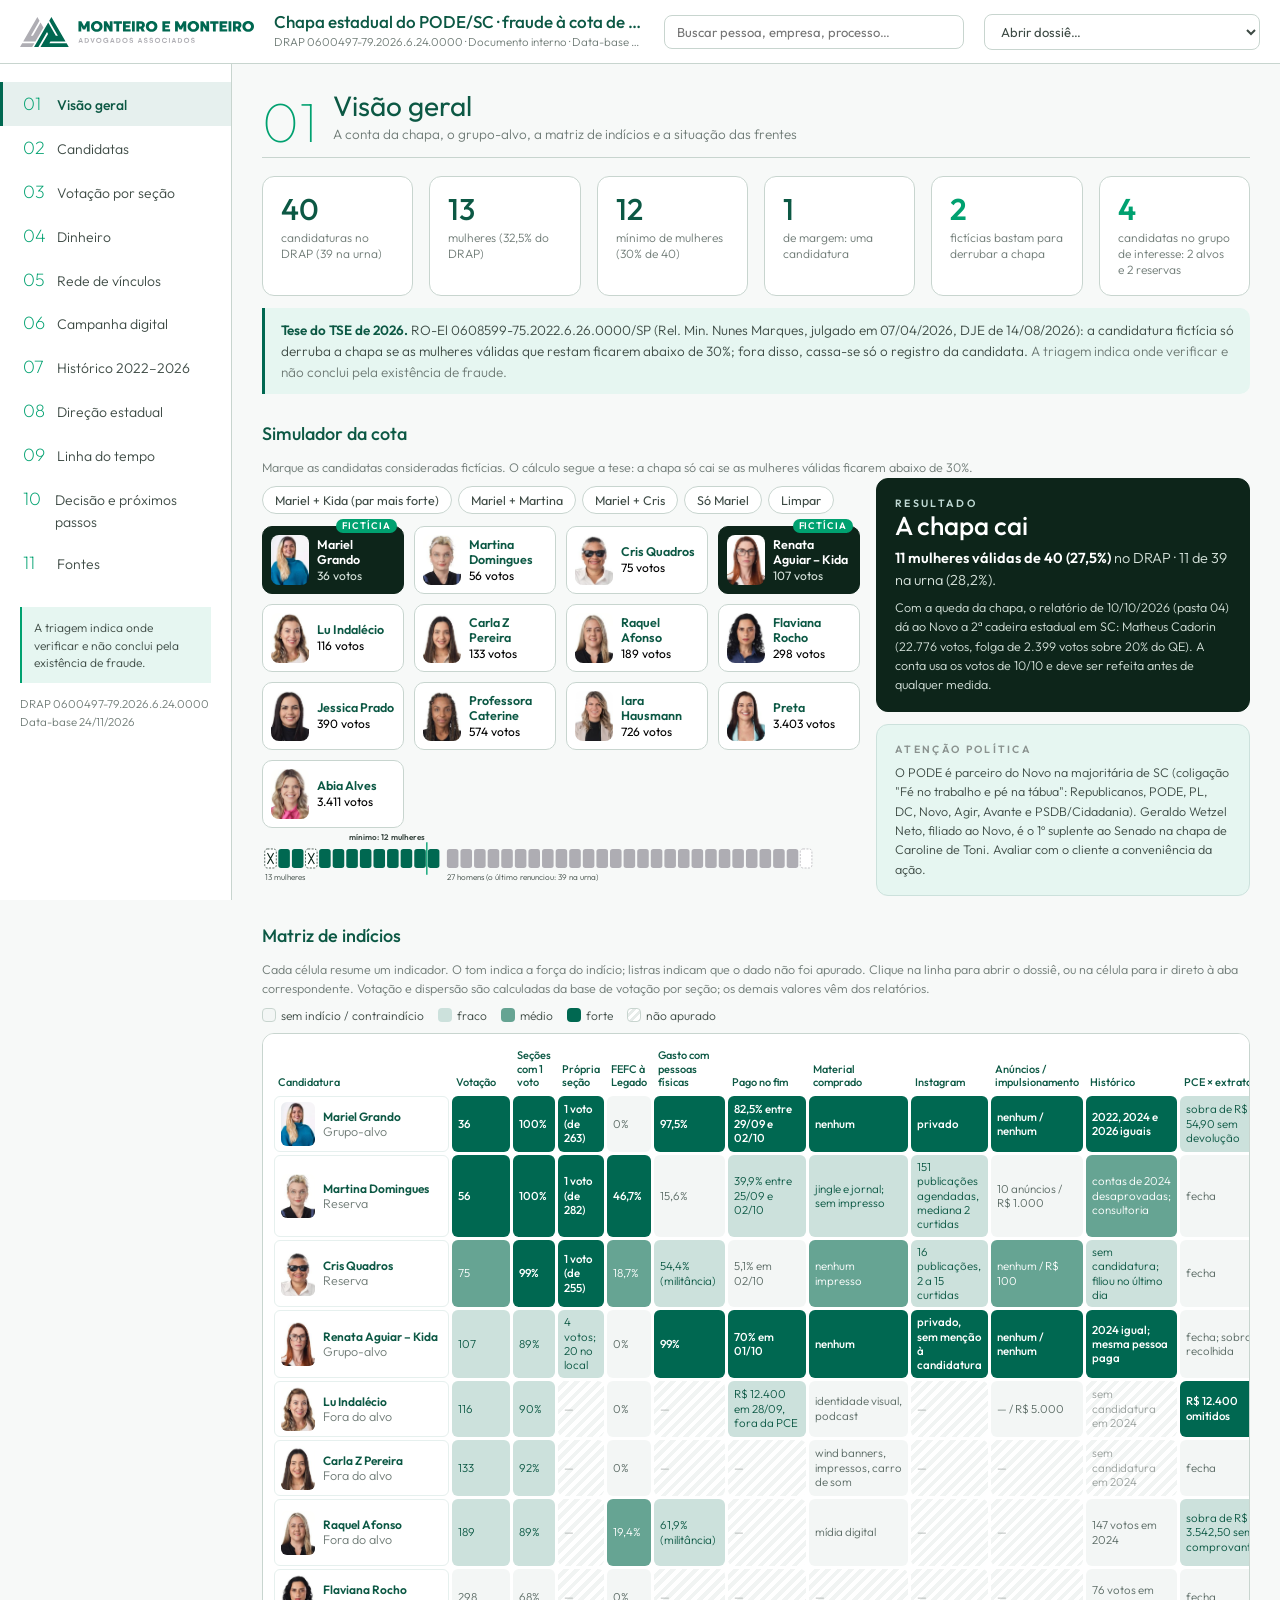
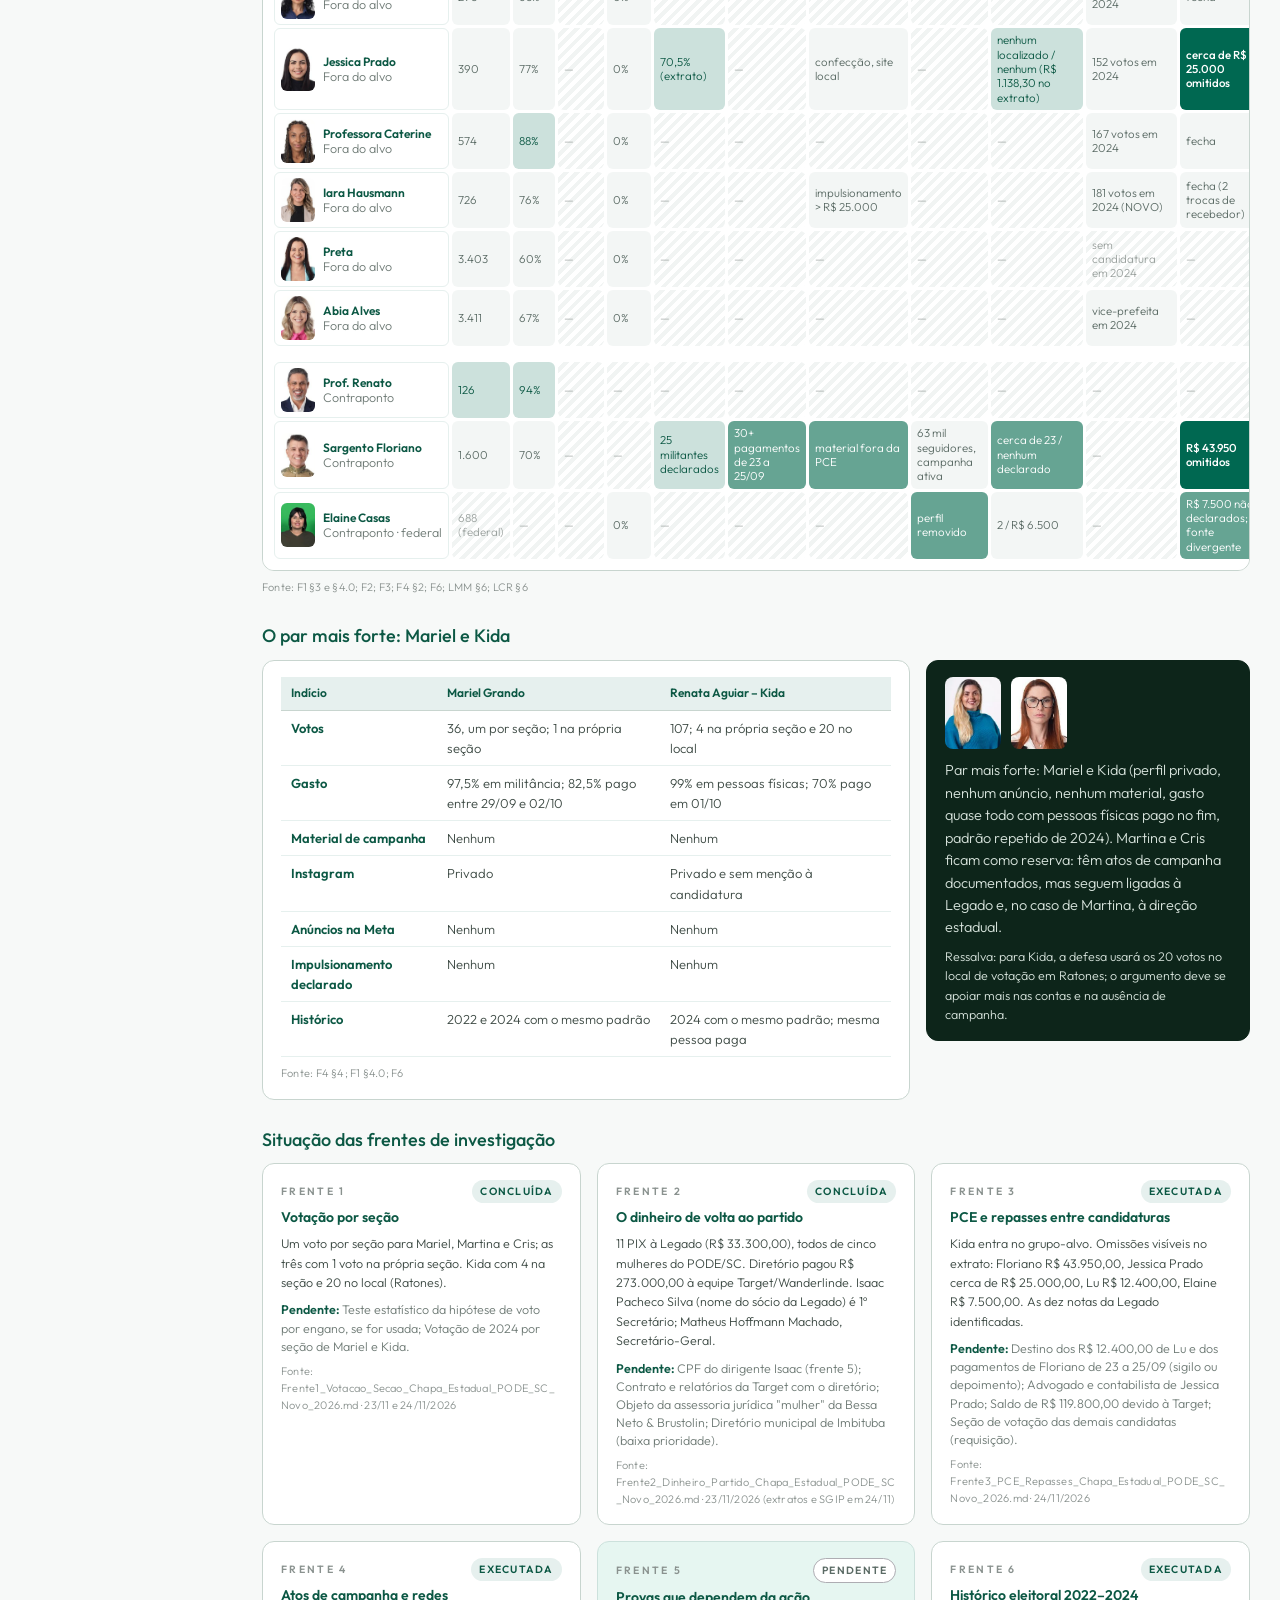
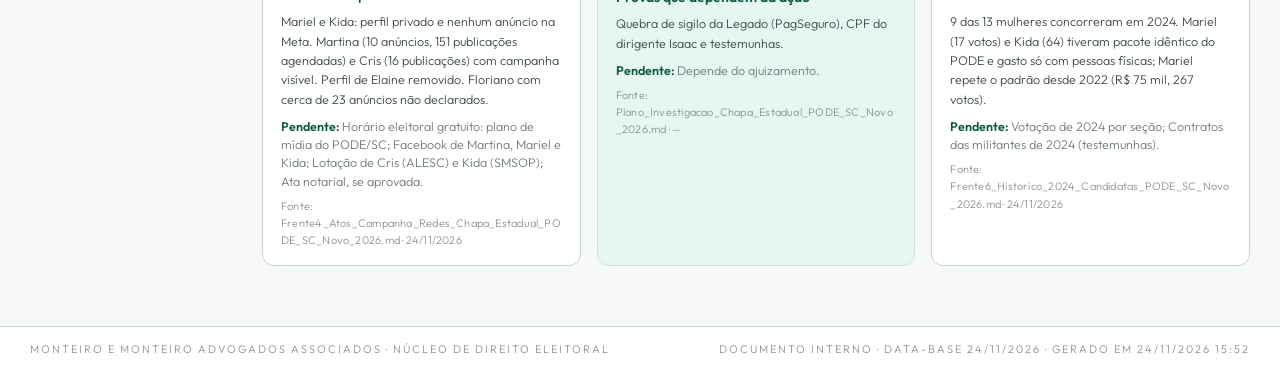
==== commit 4566c914: "Index para o GitHub Pages e bloqueio de indexação index.html redireciona para o painel; robots.txt e" ====
--- a/Painel_Chapa_Estadual_PODE_SC_Novo_2026.html
+++ b/Painel_Chapa_Estadual_PODE_SC_Novo_2026.html
@@ -3,6 +3,7 @@
 <head>
 <meta charset="utf-8">
 <meta name="viewport" content="width=device-width,initial-scale=1">
+<meta name="robots" content="noindex,nofollow,noarchive">
 <title>Painel PODE/SC – chapa estadual</title>
 <meta name="description" content="Painel interno de avaliação da chapa de deputado estadual do PODE/SC (DRAP 0600497-79.2026.6.24.0000). Monteiro e Monteiro Advogados Associados.">
 <style>
@@ -259,7 +260,7 @@
   <nav class="lado" id="nav"></nav>
   <main id="main"></main>
 </div>
-<footer class="rod"><span>Monteiro e Monteiro Advogados Associados · Núcleo de Direito Eleitoral</span><span>Documento interno · Data-base 24/11/2026 · Gerado em 24/11/2026 15:35</span></footer>
+<footer class="rod"><span>Monteiro e Monteiro Advogados Associados · Núcleo de Direito Eleitoral</span><span>Documento interno · Data-base 24/11/2026 · Gerado em 24/11/2026 15:52</span></footer>
 <div id="tip"></div>
 <script>
 // Gerado por _scripts/02_painel_dados.pl – não editar à mão.
